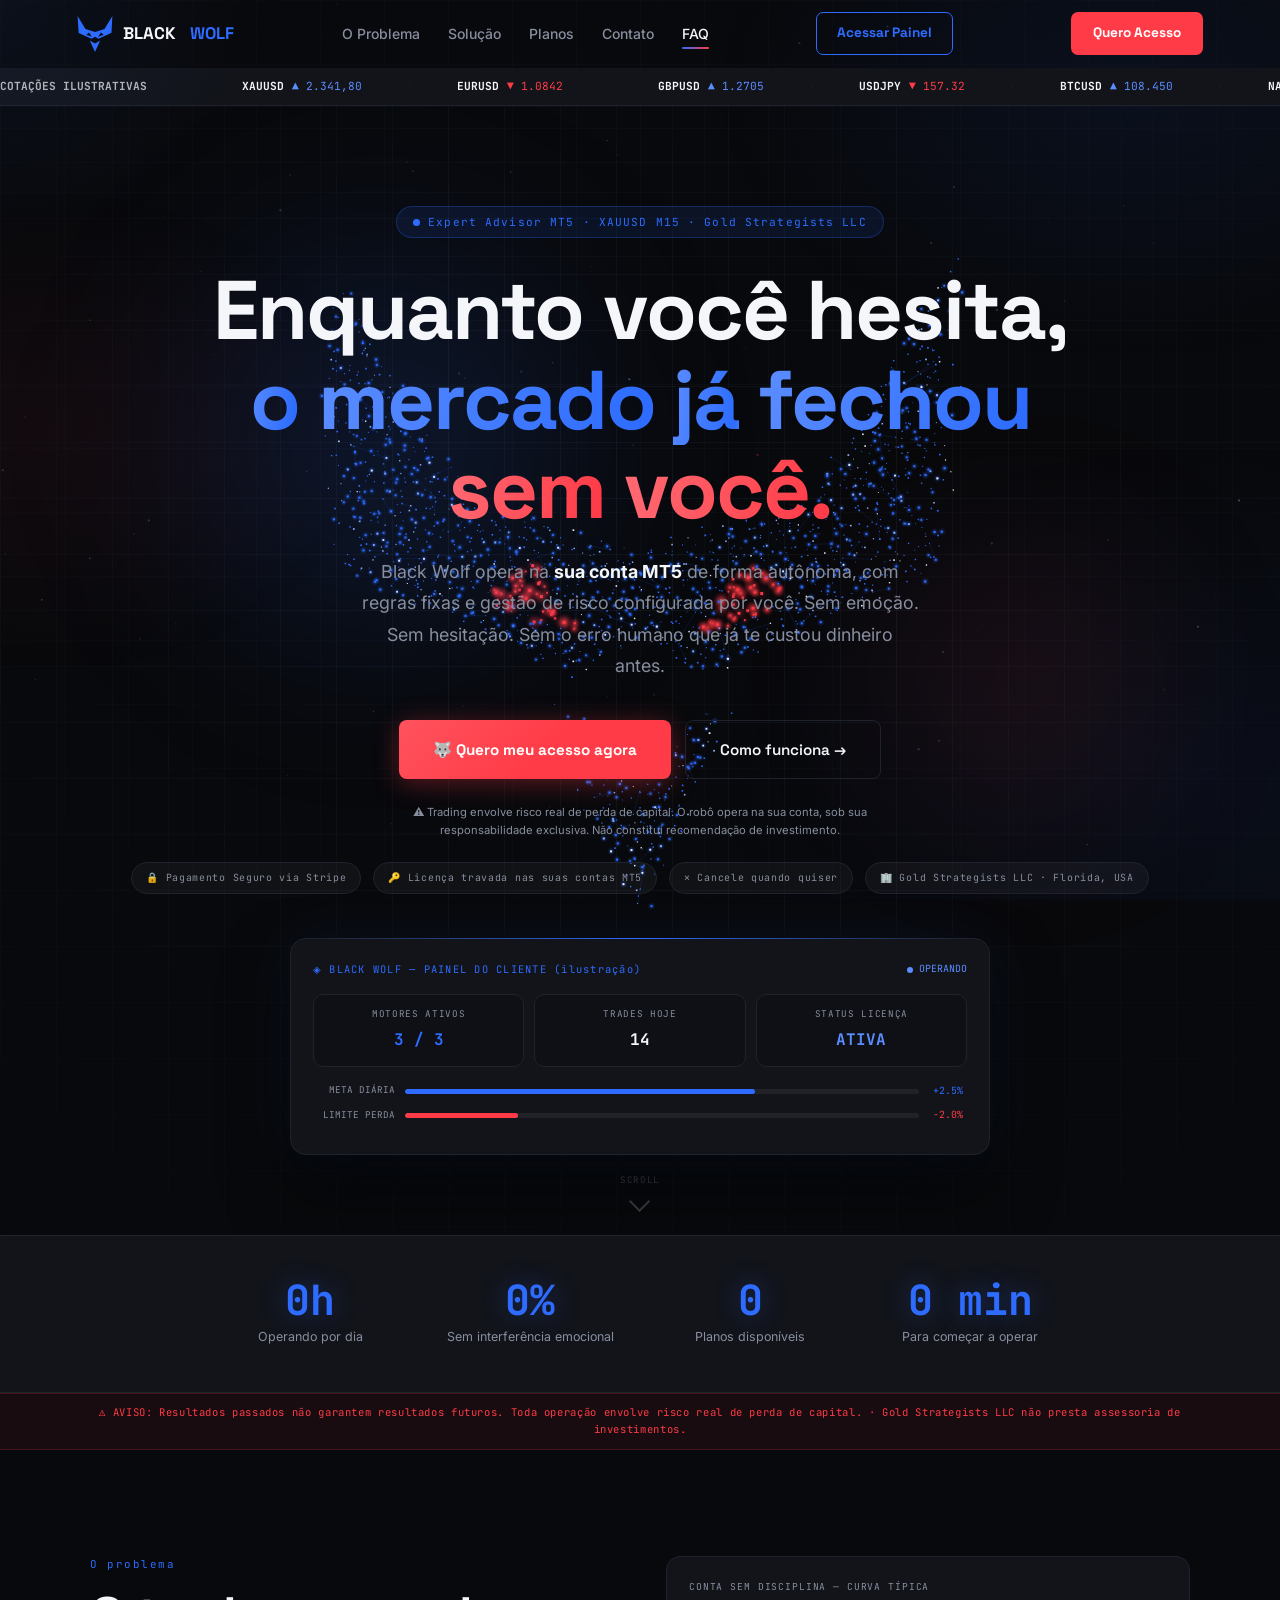
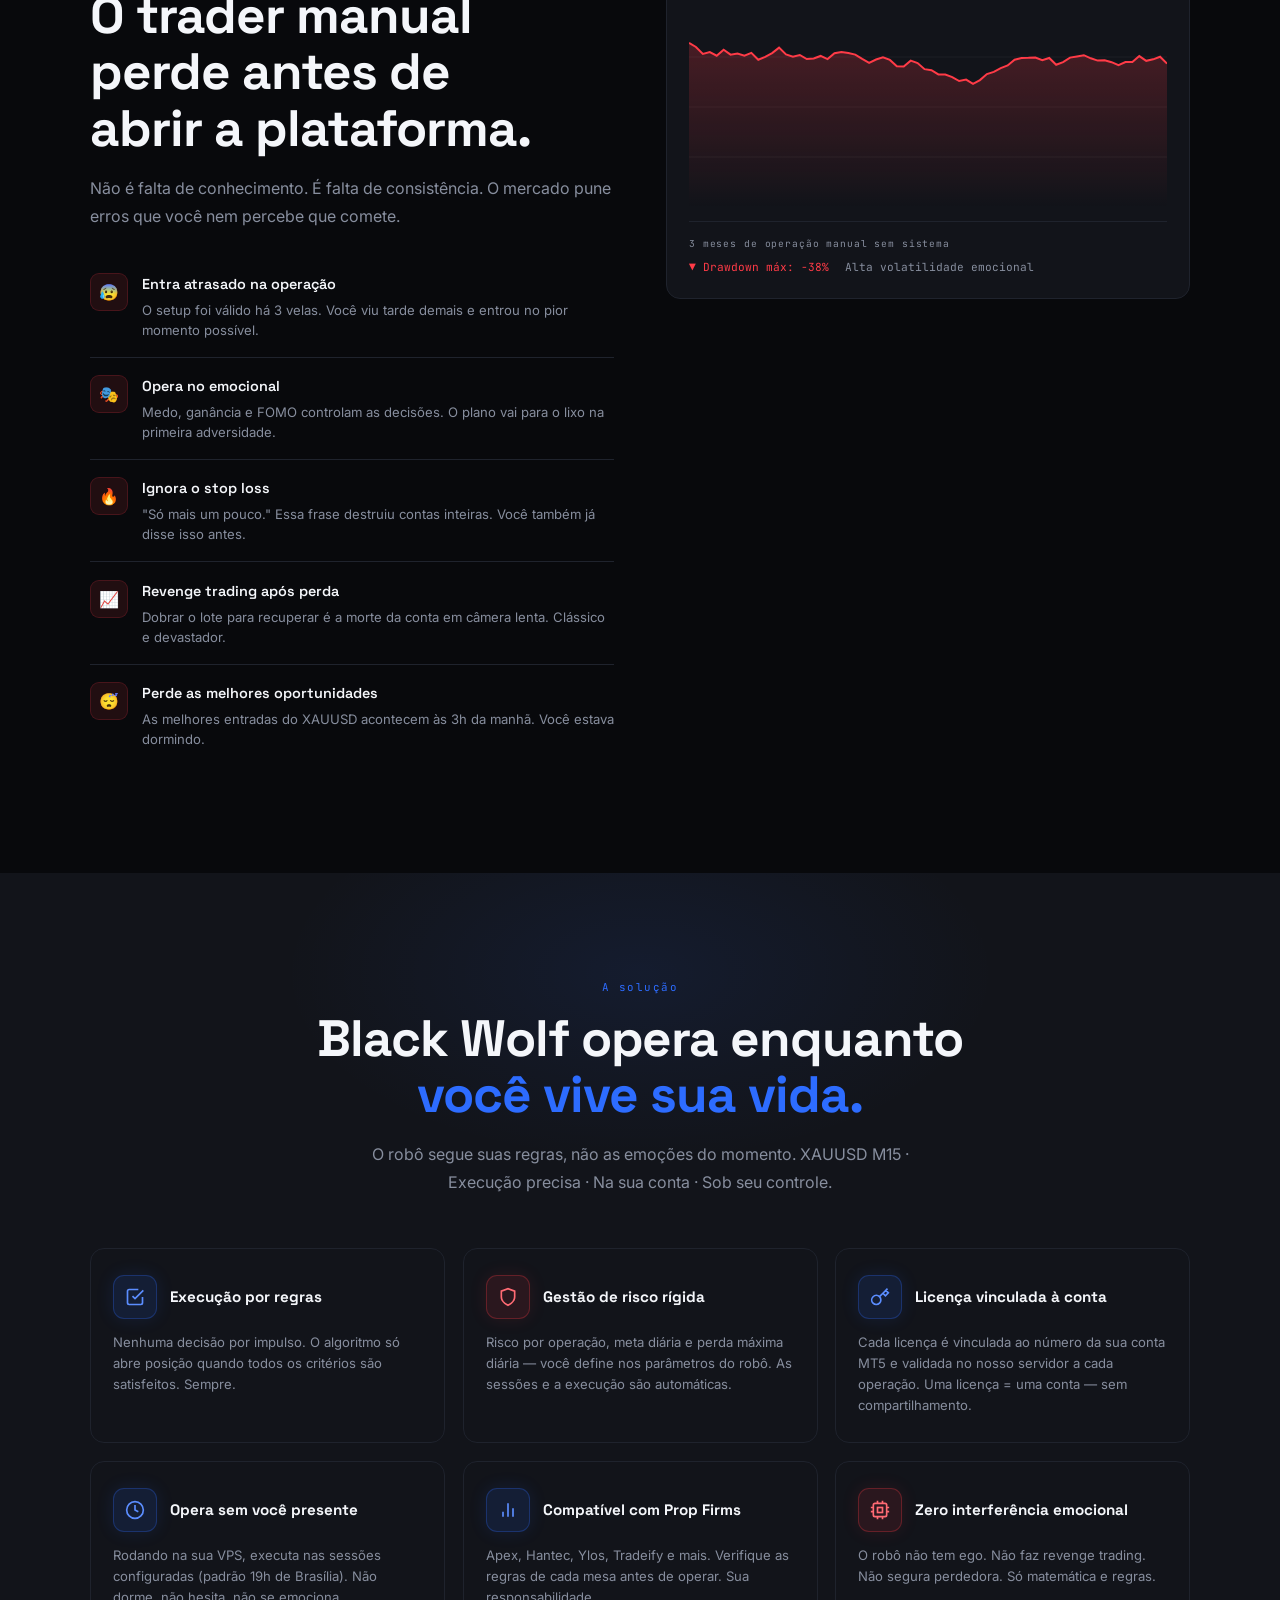
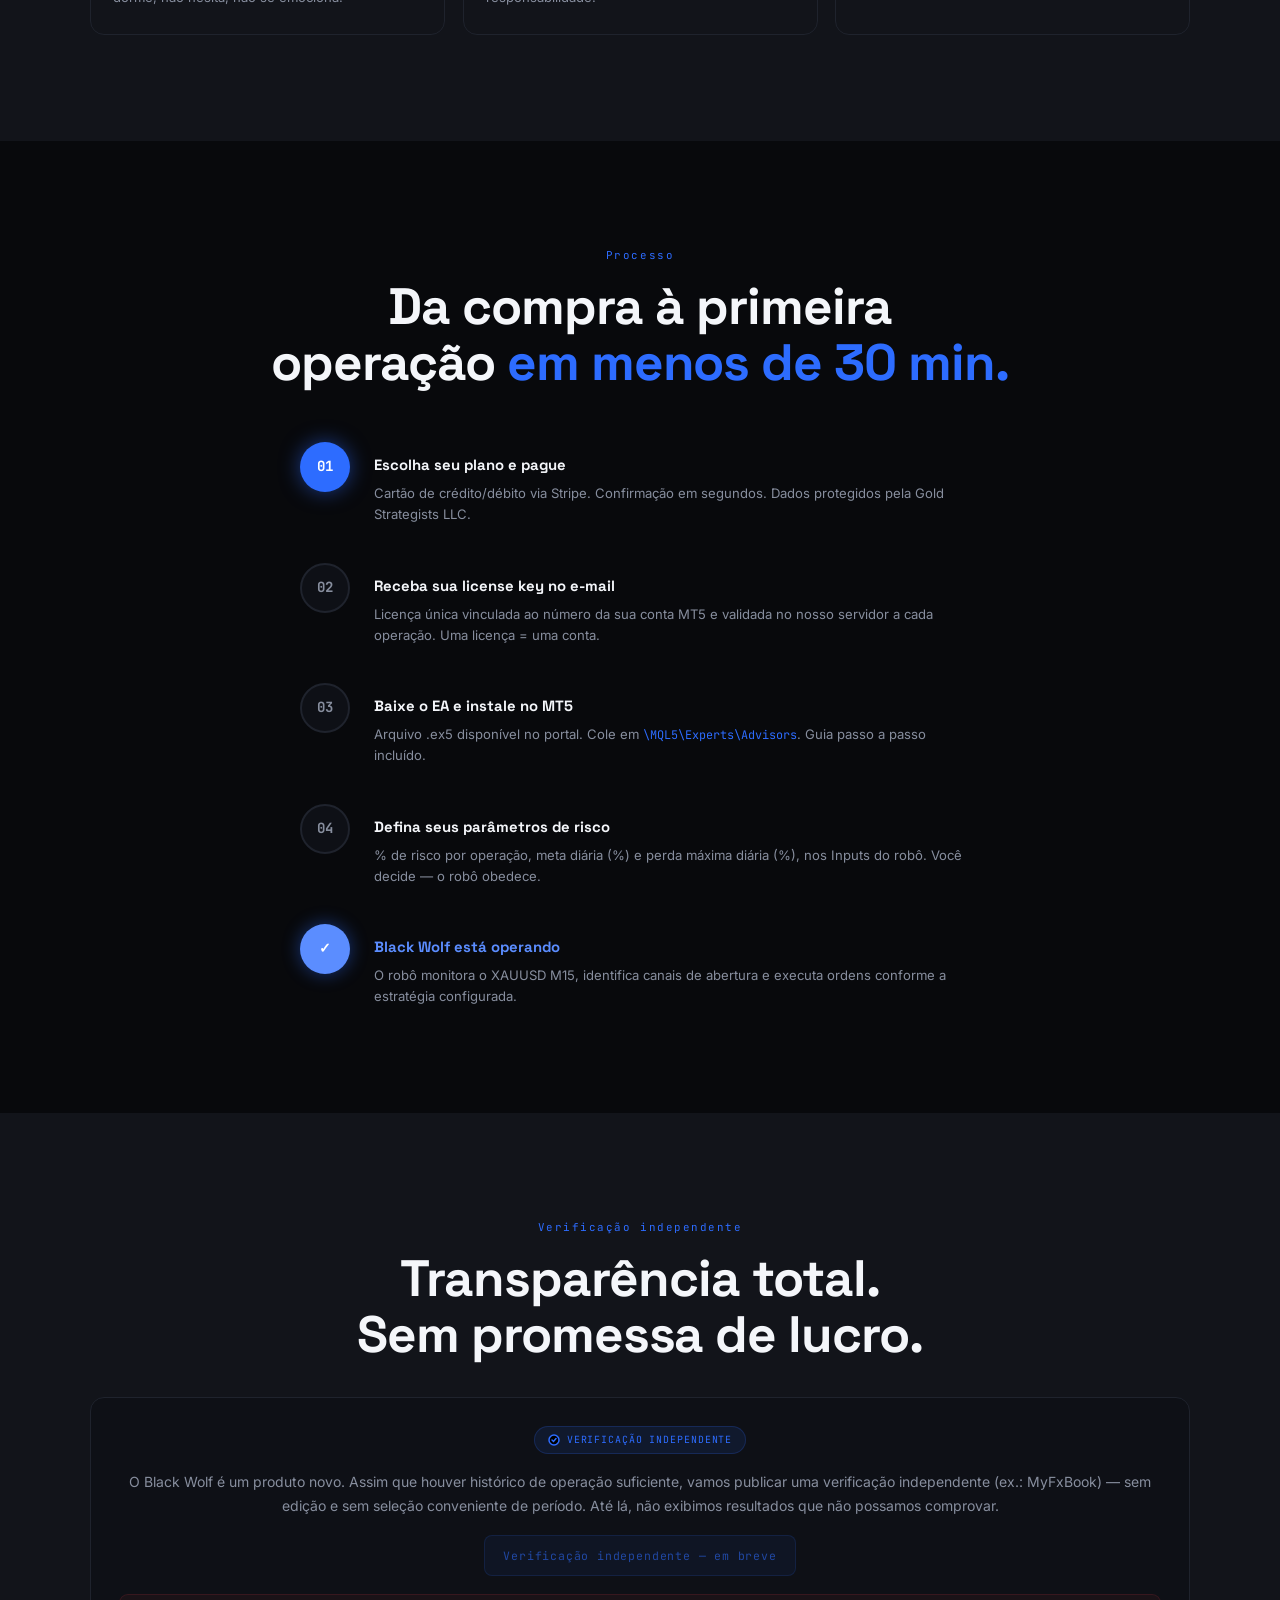
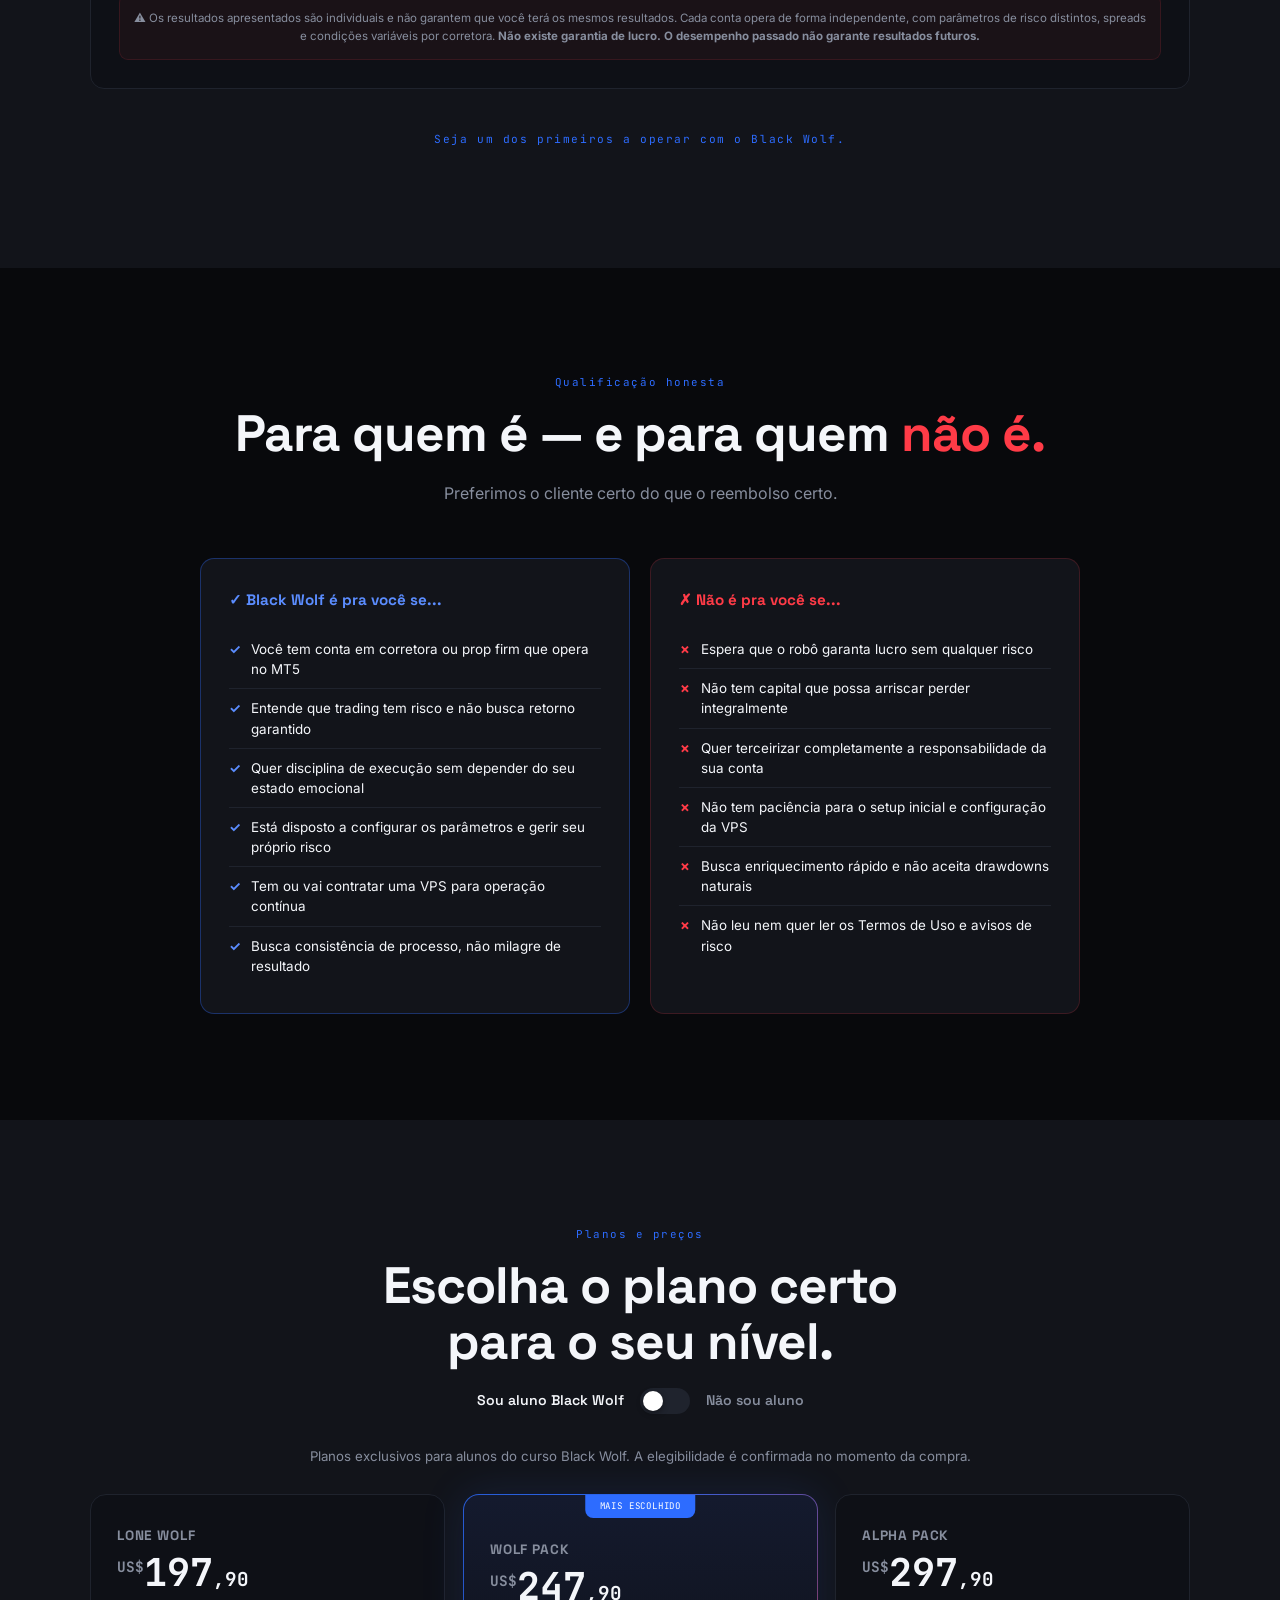
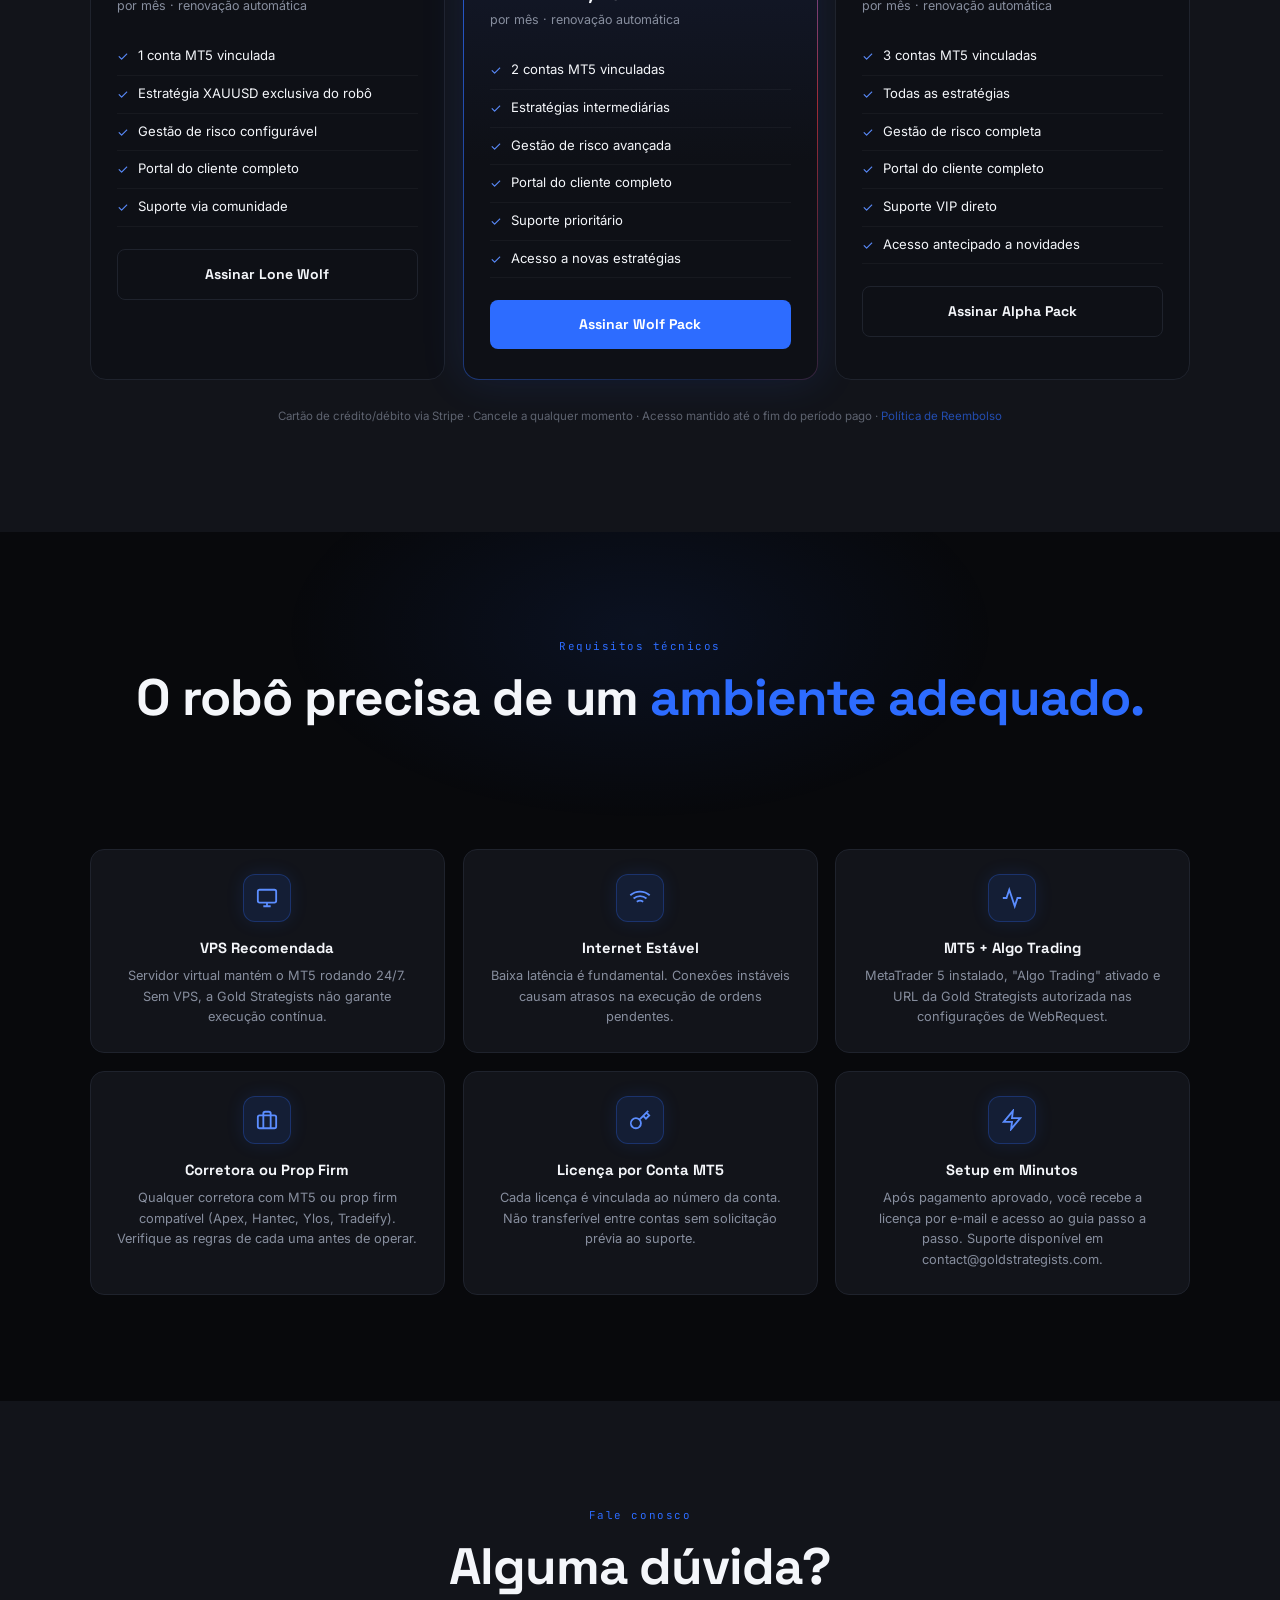
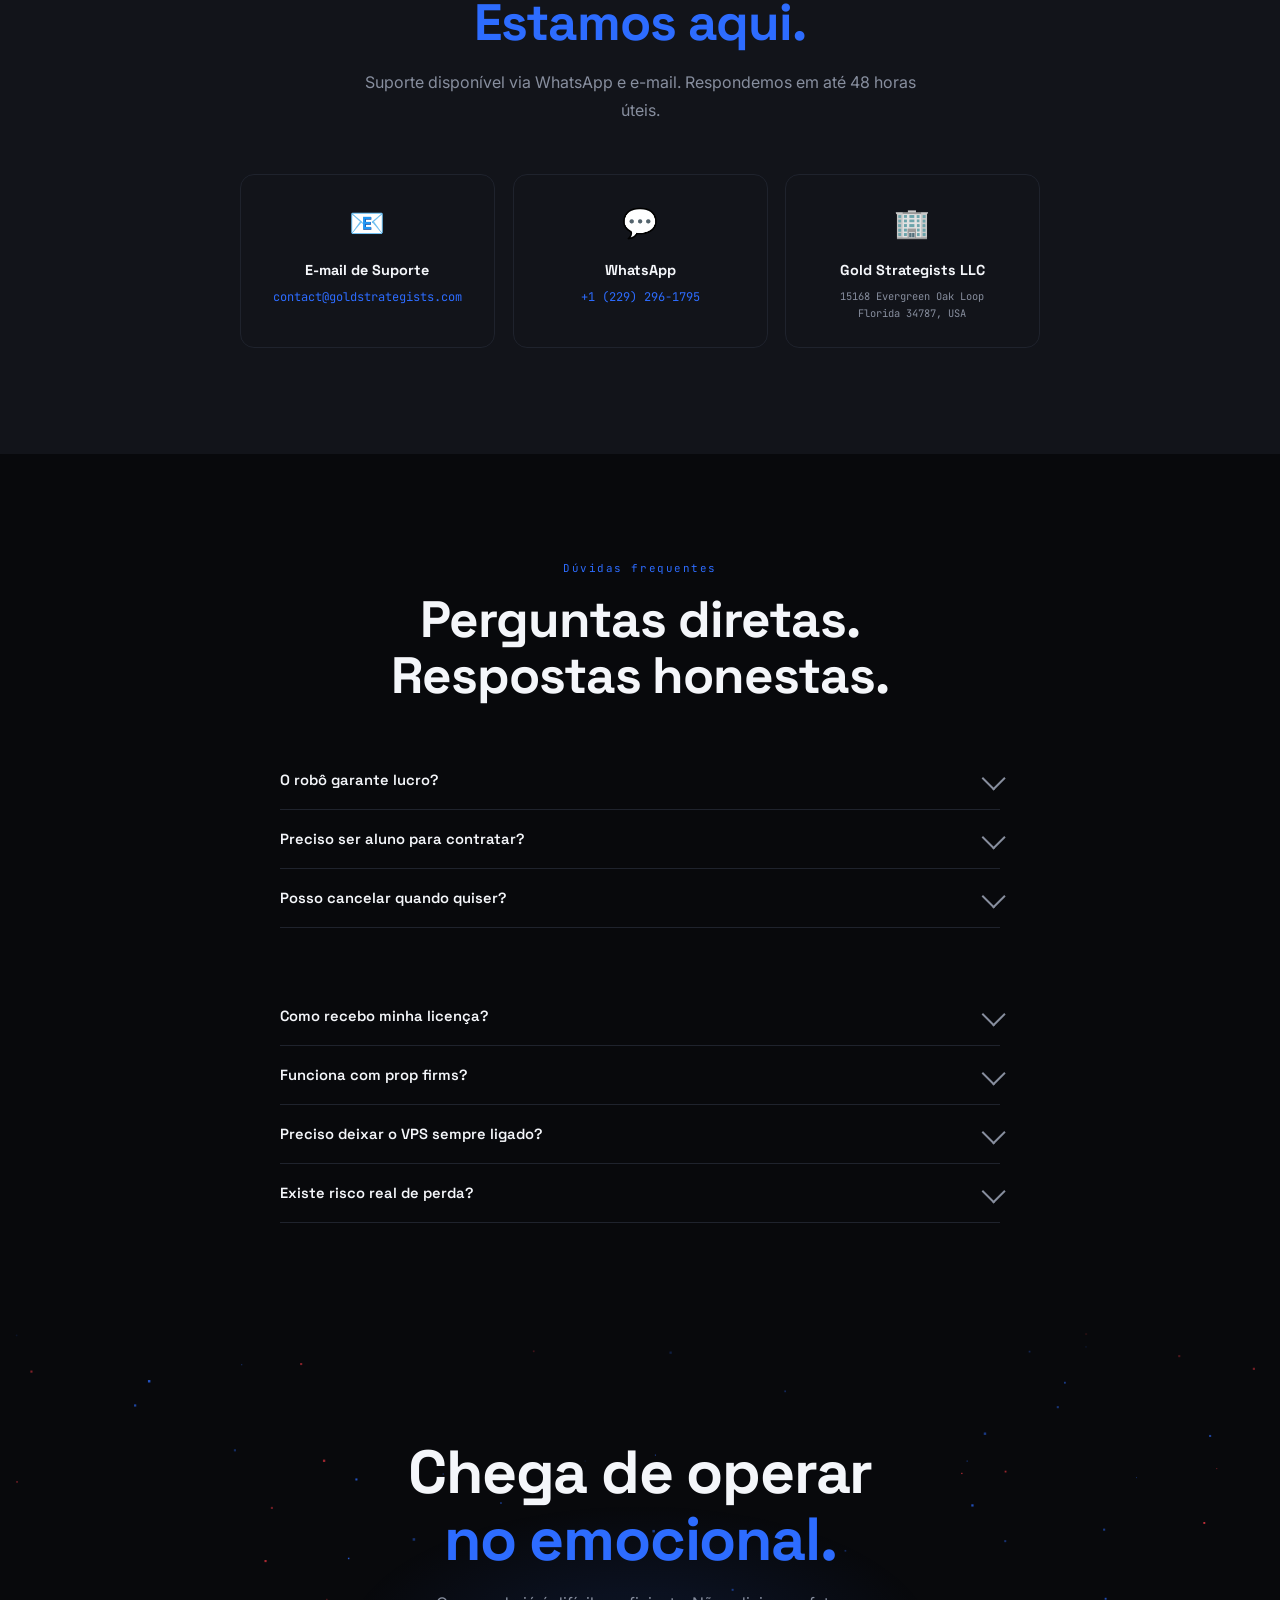
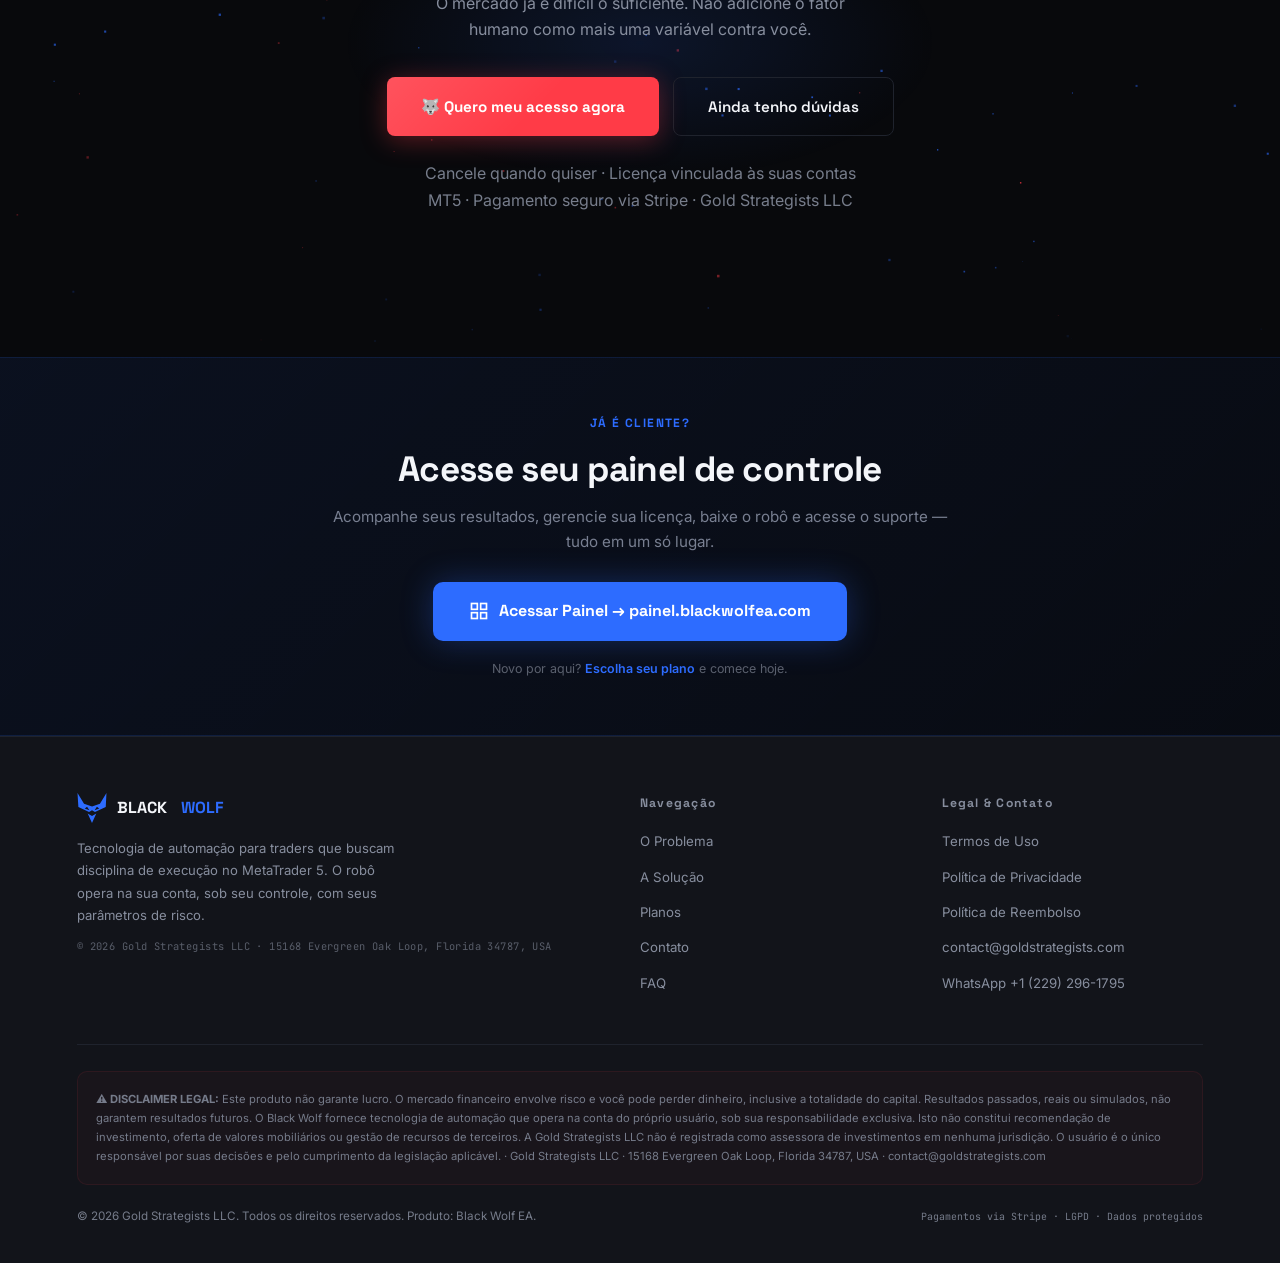
==== index.html @ 3ce61014 "2.0: alinhar site aos parâmetros reais do robô do aluno + ticker ilustrativo Auditoria (produto já v" ====
<!DOCTYPE html>
<html lang="pt-BR">
<head>
<meta charset="UTF-8">
<meta name="viewport" content="width=device-width, initial-scale=1.0">
<title>Black Wolf — Automação de Trading Profissional para MT5 | Gold Strategists LLC</title>
<link rel="icon" href="[data-uri]">
<link rel="apple-touch-icon" href="[data-uri]">
<meta name="description" content="Black Wolf: o robô de trading que opera com disciplina absoluta no seu MT5. Desenvolvido pela Gold Strategists LLC. Sem emoção. Sem hesitação. Sem erro humano.">
<meta name="robots" content="index, follow">
<meta name="theme-color" content="#08090C">
<link rel="canonical" href="https://blackwolfea.com/">
<!-- Open Graph (preview em WhatsApp/Instagram/Facebook/Telegram) -->
<meta property="og:type" content="website">
<meta property="og:site_name" content="Black Wolf — Gold Strategists LLC">
<meta property="og:title" content="Black Wolf — Automação de Trading Profissional para MT5">
<meta property="og:description" content="O robô que opera com disciplina absoluta no seu MetaTrader 5. Sem emoção, sem hesitação, sem erro humano. Gold Strategists LLC.">
<meta property="og:url" content="https://blackwolfea.com/">
<meta property="og:image" content="https://blackwolfea.com/og-image.png">
<meta property="og:image:width" content="1200">
<meta property="og:image:height" content="630">
<meta property="og:locale" content="pt_BR">
<!-- Twitter/X -->
<meta name="twitter:card" content="summary_large_image">
<meta name="twitter:title" content="Black Wolf — Automação de Trading Profissional para MT5">
<meta name="twitter:description" content="O robô que opera com disciplina absoluta no seu MT5. Sem emoção, sem hesitação, sem erro humano.">
<meta name="twitter:image" content="https://blackwolfea.com/og-image.png">
<!-- Dados estruturados (Product/Organization) -->
<script type="application/ld+json">{"@context":"https://schema.org","@type":"Product","name":"Black Wolf","description":"Robô de trading automatizado (Expert Advisor) para MetaTrader 5, focado em XAUUSD.","brand":{"@type":"Brand","name":"Black Wolf"},"category":"Trading Software","manufacturer":{"@type":"Organization","name":"Gold Strategists LLC","url":"https://blackwolfea.com/"}}</script>
<link rel="preconnect" href="https://fonts.googleapis.com">
<link rel="preconnect" href="https://fonts.gstatic.com" crossorigin>
<link href="https://fonts.googleapis.com/css2?family=Space+Grotesk:wght@400;500;600;700&family=Inter:wght@400;500;600&family=JetBrains+Mono:wght@400;500;700&display=swap" rel="stylesheet">
<style>
/* ── TOKENS ── */
:root{
  --bg:#08090C;--surf:#12141A;--card:#0E1016;--bord:#1F232D;
  --blue:#2D6CFF;--blue-l:#5b8dff;--red:#FF3B47;--green:#5B8DFF;--amber:#F59E0B;
  --ease:cubic-bezier(.22,1,.36,1);
  --text:#F4F6FA;--muted:#878E9E;
  --fh:'Space Grotesk',sans-serif;--fb:'Inter',sans-serif;--fm:'JetBrains Mono',monospace;
}
*,*::before,*::after{box-sizing:border-box;margin:0;padding:0}
html{scroll-behavior:smooth;overflow-x:hidden}
body{background:var(--bg);color:var(--text);font-family:var(--fb);font-size:16px;line-height:1.65;overflow-x:hidden;width:100%;position:relative}
img,video{max-width:100%;height:auto}
canvas{max-width:100%}
a{text-decoration:none;color:inherit}
/* ── PROGRESS ── */
#prog{position:fixed;top:0;left:0;height:3px;width:0;background:linear-gradient(90deg,var(--blue),var(--red));z-index:3000;transition:width .1s linear;box-shadow:0 0 8px rgba(45,108,255,.6)}
/* ── NAV ── */
nav{position:fixed;top:0;left:0;right:0;z-index:2000;height:68px;display:flex;align-items:center;justify-content:space-between;padding:0 6%;transition:background .35s,border-color .35s;border-bottom:1px solid transparent}
nav.solid{background:rgba(8,9,12,.96);backdrop-filter:blur(18px);border-color:var(--bord)}
.nav-logo{display:flex;align-items:center;gap:10px;font-family:var(--fh);font-weight:700;font-size:1.05rem}
.nav-logo svg{width:36px;height:36px;flex-shrink:0}
.accent{color:var(--blue)}
.nav-links{display:flex;gap:28px;list-style:none}
.nav-links a{color:var(--muted);font-size:.875rem;font-weight:500;transition:color .2s}
.nav-links a:hover{color:var(--text)}
.nav-cta{background:var(--red);color:#fff;padding:10px 22px;border-radius:7px;font-family:var(--fh);font-weight:700;font-size:.85rem;transition:all .2s}
.nav-cta:hover{background:#e0202c;transform:translateY(-1px)}
.nav-painel{background:transparent;color:var(--blue);border:1.5px solid var(--blue);padding:9px 20px;border-radius:7px;font-family:var(--fh);font-weight:700;font-size:.85rem;transition:all .2s;margin-right:10px;white-space:nowrap}
.nav-painel:hover{background:rgba(45,108,255,.1);transform:translateY(-1px)}
.ham{display:none;flex-direction:column;gap:5px;cursor:pointer;background:none;border:none;padding:4px}
.ham span{display:block;width:22px;height:2px;background:var(--text);border-radius:2px;transition:all .3s}
/* ── MOB ── */
.mob{display:none;position:fixed;inset:0;background:rgba(8,9,12,.98);backdrop-filter:blur(20px);z-index:1999;flex-direction:column;align-items:center;justify-content:center;gap:28px}
.mob.open{display:flex}
.mob a{font-family:var(--fh);font-size:1.4rem;font-weight:700;transition:color .2s}
.mob a:hover{color:var(--blue)}
.mob-x{position:absolute;top:20px;right:6%;font-size:1.8rem;cursor:pointer;background:none;border:none;color:var(--muted)}
/* ── TICKER ── */
.ticker-wrap{margin-top:68px;background:var(--surf);border-bottom:1px solid var(--bord);overflow:hidden;height:38px;display:flex;align-items:center}
.ticker-inner{display:flex;gap:40px;white-space:nowrap;animation:ticker 26s linear infinite}
@keyframes ticker{from{transform:translateX(0)}to{transform:translateX(-50%)}}
.tick{display:inline-flex;align-items:center;gap:8px}
.ts{font-family:var(--fm);font-size:.7rem;font-weight:700}
.tv{font-family:var(--fm);font-size:.7rem}
.tv.up{color:var(--green)}.tv.dn{color:var(--red)}
.tsep{color:var(--bord);font-size:.7rem;margin:0 6px}
/* ── HERO ── */
.hero{position:relative;min-height:100vh;display:flex;flex-direction:column;align-items:center;justify-content:center;text-align:center;padding:100px 6% 80px;overflow:hidden}
.hero-grid{position:absolute;inset:0;pointer-events:none;background-image:linear-gradient(rgba(31,35,45,.4) 1px,transparent 1px),linear-gradient(90deg,rgba(31,35,45,.4) 1px,transparent 1px);background-size:56px 56px;mask-image:radial-gradient(ellipse 80% 80% at 50% 40%,black 10%,transparent 100%)}
.glow-b{position:absolute;width:560px;height:560px;background:radial-gradient(circle,rgba(45,108,255,.18) 0%,transparent 70%);top:5%;left:8%;filter:blur(80px);pointer-events:none;animation:gb 9s ease-in-out infinite;will-change:transform}
.glow-r{position:absolute;width:360px;height:360px;background:radial-gradient(circle,rgba(255,59,71,.13) 0%,transparent 70%);top:35%;right:6%;filter:blur(80px);pointer-events:none;animation:gr 12s ease-in-out infinite;will-change:transform}
@keyframes gb{0%,100%{transform:translate(0,0)}50%{transform:translate(22px,-18px)}}
@keyframes gr{0%,100%{transform:translate(0,0)}50%{transform:translate(-16px,20px)}}
.eyebrow-pill{display:inline-flex;align-items:center;gap:8px;background:rgba(45,108,255,.1);border:1px solid rgba(45,108,255,.28);padding:6px 16px;border-radius:100px;font-family:var(--fm);font-size:.7rem;color:var(--blue);letter-spacing:.1em;margin-bottom:28px;position:relative;z-index:1}
.pdot{width:7px;height:7px;background:var(--blue);border-radius:50%;animation:pdot 1.8s ease-in-out infinite}
@keyframes pdot{0%,100%{opacity:1;transform:scale(1)}50%{opacity:.4;transform:scale(.6)}}
.hero h1{font-family:var(--fh);font-size:clamp(2.5rem,6.5vw,5.4rem);font-weight:700;line-height:1.07;letter-spacing:-.025em;margin-bottom:22px;position:relative;z-index:1}
.hb{color:var(--blue)}.hr{color:var(--red)}
.hero-sub{font-size:clamp(.95rem,1.8vw,1.12rem);color:var(--muted);max-width:560px;margin:0 auto 38px;line-height:1.76;position:relative;z-index:1}
.hero-sub strong{color:var(--text)}
.btn-row{display:flex;gap:14px;justify-content:center;flex-wrap:wrap;margin-bottom:24px;position:relative;z-index:1}
.btn-red{background:var(--red);color:#fff;padding:16px 34px;border-radius:8px;font-family:var(--fh);font-weight:700;font-size:.95rem;box-shadow:0 4px 26px rgba(255,59,71,.35);transition:all .25s;position:relative;overflow:hidden;display:inline-flex;align-items:center;gap:8px}
.btn-red::after{content:'';position:absolute;inset:0;background:linear-gradient(135deg,rgba(255,255,255,.12) 0%,transparent 55%);pointer-events:none}
.btn-red:hover{background:#f02030;transform:translateY(-2px);box-shadow:0 8px 34px rgba(255,59,71,.5)}
.btn-ghost{background:transparent;color:var(--text);padding:16px 34px;border-radius:8px;font-family:var(--fh);font-weight:600;font-size:.95rem;border:1px solid var(--bord);transition:all .25s}
.btn-ghost:hover{border-color:var(--blue);color:var(--blue);background:rgba(45,108,255,.06)}
.risk-note{font-size:.7rem;color:var(--muted);opacity:.75;max-width:460px;margin:0 auto 22px;position:relative;z-index:1}
.trust-row{display:flex;gap:12px;justify-content:center;flex-wrap:wrap;margin-bottom:44px;position:relative;z-index:1}
.tbadge{display:flex;align-items:center;gap:7px;background:rgba(255,255,255,.04);border:1px solid var(--bord);padding:7px 14px;border-radius:100px;font-family:var(--fm);font-size:.62rem;color:var(--muted);letter-spacing:.07em}
/* ── HUD ── */
.hud{width:100%;max-width:700px;margin:0 auto;background:var(--surf);border:1px solid var(--bord);border-radius:16px;padding:22px;box-shadow:0 0 60px rgba(45,108,255,.07),0 32px 64px rgba(0,0,0,.55);position:relative;z-index:1}
.hud::before{content:'';position:absolute;top:-1px;left:24px;right:24px;height:1px;background:linear-gradient(90deg,transparent,var(--blue),transparent)}
.hud-top{display:flex;justify-content:space-between;align-items:center;margin-bottom:16px}
.hud-lbl{font-family:var(--fm);font-size:.65rem;color:var(--blue);letter-spacing:.12em}
.hud-live{display:flex;align-items:center;gap:6px;font-family:var(--fm);font-size:.62rem;color:var(--green)}
.ldot{width:6px;height:6px;background:var(--green);border-radius:50%;animation:pdot 1.4s ease-in-out infinite}
.hud-cards{display:grid;grid-template-columns:repeat(3,1fr);gap:10px;margin-bottom:16px}
.hc{background:var(--card);border:1px solid var(--bord);border-radius:10px;padding:12px}
.hc-l{font-family:var(--fm);font-size:.58rem;color:var(--muted);letter-spacing:.07em;margin-bottom:5px}
.hc-v{font-family:var(--fm);font-size:1rem;font-weight:700}
.hc-v.bl{color:var(--blue)}.hc-v.gr{color:var(--green)}
.bar-row{display:flex;align-items:center;gap:10px;margin-bottom:8px}
.bar-lbl{font-family:var(--fm);font-size:.58rem;color:var(--muted);width:82px;text-align:right;flex-shrink:0}
.bar-track{flex:1;height:5px;background:rgba(255,255,255,.06);border-radius:5px;overflow:hidden}
.bar-fill{height:100%;border-radius:5px;width:0;transition:width 1.6s ease}
.bar-fill.b{background:var(--blue)}.bar-fill.r{background:var(--red)}
.bar-v{font-family:var(--fm);font-size:.62rem;width:38px}
/* ── SCROLL HINT ── */
.scrl{position:absolute;bottom:26px;left:50%;transform:translateX(-50%);display:flex;flex-direction:column;align-items:center;gap:6px;opacity:.4;animation:scrl 2.2s ease-in-out infinite}
@keyframes scrl{0%,100%{transform:translateX(-50%) translateY(0)}50%{transform:translateX(-50%) translateY(8px)}}
.scrl span{font-family:var(--fm);font-size:.57rem;color:var(--muted);letter-spacing:.18em}
.scrl-arr{width:15px;height:15px;border-right:2px solid var(--muted);border-bottom:2px solid var(--muted);transform:rotate(45deg)}
/* ── STATS ── */
.stats-band{background:var(--surf);border-top:1px solid var(--bord);border-bottom:1px solid var(--bord);padding:44px 6%}
.stats-g{display:grid;grid-template-columns:repeat(4,1fr);gap:20px;max-width:860px;margin:0 auto;text-align:center}
.snum{font-family:var(--fm);font-size:clamp(1.8rem,4vw,2.6rem);font-weight:700;color:var(--blue);line-height:1;margin-bottom:6px}
.slbl{font-size:.78rem;color:var(--muted)}
/* ── RISK RIBBON ── */
.rr{background:rgba(255,59,71,.07);border-top:1px solid rgba(255,59,71,.18);border-bottom:1px solid rgba(255,59,71,.18);padding:10px 6%;text-align:center;font-family:var(--fm);font-size:.66rem;color:var(--red);letter-spacing:.06em}
/* ── SECTIONS ── */
.sec{position:relative;padding:106px 6%}
.inner{max-width:1100px;margin:0 auto}
.center{text-align:center}
.eyebrow{display:block;font-family:var(--fm);font-size:.68rem;color:var(--blue);letter-spacing:.14em;margin-bottom:14px}
.sec-title{font-family:var(--fh);font-size:clamp(1.9rem,4vw,3.2rem);font-weight:700;line-height:1.1;letter-spacing:-.02em;margin-bottom:18px}
.sec-sub{color:var(--muted);font-size:1rem;line-height:1.72;max-width:560px}
/* ── PAIN ── */
.pain-g{display:grid;grid-template-columns:1fr 1fr;gap:52px;align-items:start}
.pain-item{display:flex;gap:14px;align-items:flex-start;padding:17px 0;border-bottom:1px solid var(--bord)}
.pain-item:last-child{border:none}
.picon{width:38px;height:38px;min-width:38px;background:rgba(255,59,71,.1);border:1px solid rgba(255,59,71,.18);border-radius:9px;display:flex;align-items:center;justify-content:center;font-size:1rem}
.pt{font-family:var(--fh);font-weight:600;font-size:.9rem;margin-bottom:3px}
.pd{font-size:.82rem;color:var(--muted);line-height:1.55}
.chart-box{background:var(--surf);border:1px solid var(--bord);border-radius:14px;padding:22px;overflow:hidden}
.chart-box canvas{display:block;width:100%!important}
.chart-meta{margin-top:14px;padding-top:14px;border-top:1px solid var(--bord)}
/* ── SOL ── */
.sol-g{display:grid;grid-template-columns:repeat(3,1fr);gap:18px;margin-top:52px}
.sol-c{background:var(--surf);border:1px solid var(--bord);border-radius:14px;padding:26px 22px;transition:border-color .3s,transform .3s}
.sol-c:hover{border-color:rgba(45,108,255,.4);transform:translateY(-4px)}
.sicon{width:44px;height:44px;background:rgba(45,108,255,.12);border:1px solid rgba(45,108,255,.28);border-radius:11px;display:flex;align-items:center;justify-content:center;color:#5b8dff;flex-shrink:0;box-shadow:0 0 18px rgba(45,108,255,.12)}
.sicon svg{width:20px;height:20px}
.sicon.rd{background:rgba(255,59,71,.1);border-color:rgba(255,59,71,.28);color:#ff6b74;box-shadow:0 0 18px rgba(255,59,71,.1)}
.sol-head{display:flex;align-items:center;gap:13px;margin-bottom:13px}
.sol-c{text-align:left}
.st{font-family:var(--fh);font-weight:700;font-size:.95rem}
.sd{font-size:.82rem;color:var(--muted);line-height:1.6}
/* ── TIMELINE ── */
.tl{max-width:680px;margin:50px auto 0;position:relative}
.tl-line{position:absolute;left:25px;top:26px;bottom:26px;width:2px;background:linear-gradient(180deg,var(--blue) 0%,rgba(45,108,255,.06) 100%);border-radius:2px}
.tl-item{display:flex;gap:24px;align-items:flex-start;margin-bottom:38px;position:relative}
.tl-item:last-child{margin-bottom:0}
.tl-n{width:50px;height:50px;min-width:50px;border-radius:50%;display:flex;align-items:center;justify-content:center;font-family:var(--fm);font-weight:700;font-size:.88rem;z-index:1;flex-shrink:0}
.tl-n.act{background:var(--blue);color:#fff;box-shadow:0 0 20px rgba(45,108,255,.5)}
.tl-n.off{background:var(--card);border:2px solid var(--bord);color:var(--muted)}
.tl-n.done{background:var(--green);color:#fff;box-shadow:0 0 18px rgba(45,108,255,.45)}
.tl-body{padding-top:11px}
.tl-t{font-family:var(--fh);font-weight:700;font-size:.93rem;margin-bottom:5px}
.tl-d{font-size:.82rem;color:var(--muted);line-height:1.6}
.tl-code{font-family:var(--fm);font-size:.74rem;color:var(--blue)}
/* ── PROOF ── */
.proof-card{background:var(--card);border:1px solid var(--bord);border-radius:14px;padding:28px;margin-top:34px}
.proof-badge{display:inline-flex;align-items:center;gap:7px;background:rgba(45,108,255,.1);border:1px solid rgba(45,108,255,.2);padding:5px 13px;border-radius:100px;font-family:var(--fm);font-size:.62rem;color:var(--blue);letter-spacing:.09em;margin-bottom:16px}
.proof-text{font-size:.875rem;color:var(--muted);line-height:1.72;margin-bottom:16px}
.proof-link{display:inline-flex;align-items:center;gap:7px;background:rgba(45,108,255,.1);border:1px solid rgba(45,108,255,.24);padding:10px 18px;border-radius:8px;font-family:var(--fm);font-size:.72rem;color:var(--blue);letter-spacing:.07em;transition:background .2s}
.proof-link:hover{background:rgba(45,108,255,.2)}
.proof-disc{margin-top:18px;padding:14px;background:rgba(255,59,71,.05);border:1px solid rgba(255,59,71,.13);border-radius:9px;font-size:.72rem;color:var(--muted);line-height:1.6}
.tests-g{display:grid;grid-template-columns:repeat(3,1fr);gap:18px;margin-top:28px}
.tc{background:var(--card);border:1px solid var(--bord);border-radius:14px;padding:22px;position:relative}
.tc::before{content:'"';position:absolute;top:12px;right:16px;font-size:3.5rem;color:rgba(45,108,255,.1);font-family:var(--fh);line-height:1}
.tc-text{font-size:.84rem;color:var(--muted);line-height:1.65;margin-bottom:14px}
.tc-auth{display:flex;align-items:center;gap:10px}
.tc-av{width:36px;height:36px;border-radius:50%;background:linear-gradient(135deg,var(--blue),#1a3f99);display:flex;align-items:center;justify-content:center;font-family:var(--fh);font-weight:700;font-size:.74rem;color:#fff}
.tc-name{font-family:var(--fh);font-weight:600;font-size:.82rem}
.tc-plan{font-family:var(--fm);font-size:.63rem;color:var(--blue)}
/* ── FOR WHOM ── */
.fw-g{display:grid;grid-template-columns:1fr 1fr;gap:20px;max-width:880px;margin:50px auto 0}
.fw-c{background:var(--surf);border:1px solid var(--bord);border-radius:14px;padding:28px}
.fw-c.yes{border-color:rgba(45,108,255,.35)}.fw-c.no{border-color:rgba(255,59,71,.18)}
.fw-h{font-family:var(--fh);font-weight:700;font-size:.95rem;margin-bottom:18px}
.fw-h.yes{color:var(--green)}.fw-h.no{color:var(--red)}
.fw-list{list-style:none}
.fw-list li{display:flex;gap:10px;font-size:.84rem;color:var(--muted);padding:9px 0;border-bottom:1px solid var(--bord);line-height:1.5;align-items:flex-start}
.fw-list li:last-child{border:none}
.fw-list li span{color:var(--text)}
/* ── PLANS ── */
.plans-sec{background:var(--surf)}
.tgl-row{display:flex;align-items:center;justify-content:center;gap:16px;margin-bottom:32px}
.tgl-lbl{font-family:var(--fh);font-weight:600;font-size:.88rem;color:var(--muted);cursor:pointer;transition:color .2s}
.tgl-lbl.on{color:var(--text)}
.tgl-sw{width:50px;height:26px;background:var(--bord);border-radius:100px;cursor:pointer;position:relative;transition:background .3s;border:none;outline:none}
.tgl-sw.on{background:var(--blue)}
.tgl-k{position:absolute;top:3px;left:3px;width:20px;height:20px;background:#fff;border-radius:50%;transition:transform .3s}
.tgl-sw.on .tgl-k{transform:translateX(24px)}
.val-row{display:flex;gap:10px;max-width:460px;margin:0 auto 22px;flex-wrap:wrap}
.val-row input{flex:1;min-width:200px;background:var(--card);border:1px solid var(--bord);border-radius:8px;padding:12px 14px;color:var(--text);font-family:var(--fb);font-size:.875rem;outline:none;transition:border-color .2s}
.val-row input:focus{border-color:var(--blue)}
.val-row input::placeholder{color:var(--muted)}
.val-row button{background:var(--blue);color:#fff;border:none;border-radius:8px;padding:12px 18px;font-family:var(--fh);font-weight:700;font-size:.83rem;cursor:pointer;transition:background .2s;white-space:nowrap}
.val-row button:hover{background:#1a55e8}
.val-msg{text-align:center;font-family:var(--fm);font-size:.72rem;min-height:18px;margin-bottom:30px;color:var(--muted)}
.val-msg.ok{color:var(--green)}.val-msg.err{color:var(--red)}
.plans-g{display:grid;grid-template-columns:repeat(3,1fr);gap:18px}
.plan-c{background:var(--card);border:1px solid var(--bord);border-radius:16px;padding:30px 26px;position:relative;transition:transform .3s,border-color .3s;overflow:hidden}
.plan-c:hover{transform:translateY(-5px)}
.plan-c.best{border-color:var(--blue);background:linear-gradient(180deg,rgba(45,108,255,.07) 0%,var(--card) 100%)}
.plan-badge{position:absolute;top:0;left:50%;transform:translateX(-50%);background:var(--blue);color:#fff;font-family:var(--fm);font-size:.57rem;letter-spacing:.09em;padding:4px 14px;border-radius:0 0 8px 8px}
.plan-name{font-family:var(--fh);font-weight:700;font-size:.85rem;color:var(--muted);letter-spacing:.06em;margin-bottom:7px}
.plan-price{font-family:var(--fm);font-size:2.4rem;font-weight:700;color:var(--text);line-height:1;margin-bottom:3px}
.plan-cur{font-size:.9rem;color:var(--muted);vertical-align:super}
.plan-period{font-size:.78rem;color:var(--muted);margin-bottom:22px}
.plan-feats{list-style:none;margin-bottom:22px}
.plan-feats li{display:flex;gap:9px;font-size:.82rem;color:var(--muted);padding:7px 0;border-bottom:1px solid rgba(255,255,255,.04);align-items:flex-start}
.plan-feats li .ck{color:var(--green);flex-shrink:0;margin-top:1px}
.plan-feats li span{color:var(--text)}
.plan-btn{display:block;text-align:center;padding:13px;border-radius:8px;font-family:var(--fh);font-weight:700;font-size:.875rem;border:none;cursor:pointer;transition:all .25s}
.plan-btn.prim{background:var(--blue);color:#fff}
.plan-btn.prim:hover{background:#1a55e8;box-shadow:0 0 22px rgba(45,108,255,.4)}
.plan-btn.out{background:transparent;color:var(--text);border:1px solid var(--bord)}
.plan-btn.out:hover{border-color:var(--blue);color:var(--blue)}
.ext-g{display:grid;grid-template-columns:repeat(3,1fr);gap:18px}
/* ── STRIPE CHECKOUT MODAL ── */
.modal-bg{display:none;position:fixed;inset:0;background:rgba(0,0,0,.75);backdrop-filter:blur(8px);z-index:4000;align-items:center;justify-content:center;padding:20px}
.modal-bg.open{display:flex}
.modal{background:var(--surf);border:1px solid var(--bord);border-radius:20px;padding:36px;max-width:480px;width:100%;position:relative;box-shadow:0 0 80px rgba(45,108,255,.12)}
.modal::before{content:'';position:absolute;top:-1px;left:24px;right:24px;height:1px;background:linear-gradient(90deg,transparent,var(--blue),transparent)}
.modal-close{position:absolute;top:16px;right:18px;background:none;border:none;color:var(--muted);font-size:1.4rem;cursor:pointer;line-height:1}
.modal-close:hover{color:var(--text)}
.modal h3{font-family:var(--fh);font-weight:700;font-size:1.2rem;margin-bottom:6px}
.modal-plan{font-family:var(--fm);font-size:.68rem;color:var(--blue);letter-spacing:.1em;margin-bottom:24px}
.modal-price{font-family:var(--fm);font-size:1.8rem;font-weight:700;color:var(--text);margin-bottom:24px}
.modal-price span{font-size:.9rem;color:var(--muted)}
.form-group{margin-bottom:16px}
.form-group label{display:block;font-family:var(--fh);font-size:.78rem;font-weight:600;color:var(--muted);margin-bottom:7px;letter-spacing:.04em}
.form-group input,.form-group select{width:100%;background:var(--card);border:1px solid var(--bord);border-radius:8px;padding:12px 14px;color:var(--text);font-family:var(--fb);font-size:.9rem;outline:none;transition:border-color .2s}
.form-group input:focus,.form-group select:focus{border-color:var(--blue)}
.form-group input::placeholder{color:var(--muted)}
.form-group select{cursor:pointer;appearance:none;background-image:url("data:image/svg+xml,%3Csvg xmlns='http://www.w3.org/2000/svg' width='12' height='8' fill='none'%3E%3Cpath d='M1 1l5 5 5-5' stroke='%23878E9E' stroke-width='2' stroke-linecap='round'/%3E%3C/svg%3E");background-repeat:no-repeat;background-position:right 14px center}
.form-row{display:grid;grid-template-columns:1fr 1fr;gap:12px}
.stripe-btn{width:100%;background:var(--blue);color:#fff;border:none;border-radius:10px;padding:16px;font-family:var(--fh);font-weight:700;font-size:1rem;cursor:pointer;transition:all .25s;margin-top:8px;display:flex;align-items:center;justify-content:center;gap:10px}
.stripe-btn:hover{background:#1a55e8;box-shadow:0 0 28px rgba(45,108,255,.45)}
.stripe-btn:disabled{opacity:.6;cursor:not-allowed}
.stripe-note{text-align:center;font-family:var(--fm);font-size:.62rem;color:var(--muted);margin-top:14px;display:flex;align-items:center;justify-content:center;gap:6px}
.pix-row{display:flex;align-items:center;justify-content:center;gap:12px;margin:16px 0;position:relative}
.pix-row::before,.pix-row::after{content:'';flex:1;height:1px;background:var(--bord)}
.pix-row span{font-family:var(--fm);font-size:.65rem;color:var(--muted)}
.pix-btn{width:100%;background:var(--card);color:var(--text);border:1px solid var(--bord);border-radius:10px;padding:14px;font-family:var(--fh);font-weight:600;font-size:.9rem;cursor:pointer;transition:all .25s;display:flex;align-items:center;justify-content:center;gap:8px}
.pix-btn:hover{border-color:var(--green);color:var(--green)}
/* ── ENV ── */
.env-g{display:grid;grid-template-columns:repeat(3,1fr);gap:18px;margin-top:50px}
.env-c{background:var(--surf);border:1px solid var(--bord);border-radius:14px;padding:24px;text-align:center}
.env-icon{width:48px;height:48px;margin:0 auto 14px;border-radius:12px;background:rgba(45,108,255,.12);border:1px solid rgba(45,108,255,.28);display:flex;align-items:center;justify-content:center;color:#5b8dff;box-shadow:0 0 18px rgba(45,108,255,.12)}
.env-icon svg{width:22px;height:22px}
.env-t{font-family:var(--fh);font-weight:700;font-size:.92rem;margin-bottom:6px}
.env-d{font-size:.8rem;color:var(--muted);line-height:1.6}
/* ── FAQ ── */
.faq-list{max-width:720px;margin:46px auto 0}
.faq-item{border-bottom:1px solid var(--bord)}
.faq-q{width:100%;background:none;border:none;padding:20px 0;display:flex;justify-content:space-between;align-items:center;gap:16px;cursor:pointer;font-family:var(--fh);font-weight:600;font-size:.92rem;color:var(--text);text-align:left;transition:color .2s}
.faq-q:hover{color:var(--blue)}
.faq-arr{width:17px;height:17px;flex-shrink:0;border-right:2px solid var(--muted);border-bottom:2px solid var(--muted);transform:rotate(45deg) translateY(-3px);transition:transform .3s,border-color .3s}
.faq-item.open .faq-arr{transform:rotate(-135deg) translateY(-3px);border-color:var(--blue)}
.faq-a{max-height:0;overflow:hidden;transition:max-height .38s ease;font-size:.862rem;color:var(--muted);line-height:1.72}
.faq-item.open .faq-a{max-height:600px;padding-bottom:18px}
/* ── CONTACT ── */
.contact-g{display:grid;grid-template-columns:repeat(3,1fr);gap:18px;margin-top:50px;max-width:800px;margin-left:auto;margin-right:auto}
.contact-card{background:var(--surf);border:1px solid var(--bord);border-radius:14px;padding:24px;text-align:center;transition:border-color .3s}
.contact-card:hover{border-color:rgba(45,108,255,.3)}
.contact-icon{font-size:1.8rem;margin-bottom:12px}
.contact-t{font-family:var(--fh);font-weight:700;font-size:.9rem;margin-bottom:6px}
.contact-v{font-family:var(--fm);font-size:.75rem;color:var(--blue)}
.contact-v a{color:var(--blue)}
/* ── CTA FINAL ── */
.cta-final{text-align:center;padding:110px 6%;position:relative;overflow:hidden}
.cta-glow{position:absolute;width:600px;height:280px;background:radial-gradient(ellipse,rgba(45,108,255,.13) 0%,transparent 70%);top:50%;left:50%;transform:translate(-50%,-50%);pointer-events:none}
.cta-final h2{font-family:var(--fh);font-size:clamp(2.1rem,5vw,3.8rem);font-weight:700;line-height:1.1;letter-spacing:-.02em;margin-bottom:18px}
.cta-final p{color:var(--muted);max-width:460px;margin:0 auto 34px;font-size:1rem}
.cta-fine{font-size:.72rem;color:var(--muted);margin-top:22px;opacity:.88}
/* ── LEGAL PAGES ── */
.legal-section{display:none;padding:100px 6% 60px}
.legal-section.active{display:block}
.legal-inner{max-width:800px;margin:0 auto}
.legal-title{font-family:var(--fh);font-size:clamp(1.6rem,3vw,2.4rem);font-weight:700;margin-bottom:8px}
.skip-link{position:absolute;left:-9999px;top:0;z-index:100000;background:var(--blue);color:#fff;padding:12px 20px;border-radius:0 0 10px 0;font-family:var(--fh);font-weight:600;text-decoration:none}
.skip-link:focus{left:0}
.legal-meta{font-family:var(--fm);font-size:.68rem;color:var(--muted);letter-spacing:.07em;margin-bottom:36px;display:block}
.legal-body h2{font-family:var(--fh);font-weight:700;font-size:1rem;color:var(--blue);margin:28px 0 10px;letter-spacing:.04em}
.legal-body p{font-size:.875rem;color:var(--muted);line-height:1.75;margin-bottom:12px}
.legal-body ul{list-style:none;margin:10px 0 16px;padding-left:0}
.legal-body ul li{font-size:.875rem;color:var(--muted);line-height:1.7;padding:4px 0 4px 18px;position:relative}
.legal-body ul li::before{content:'·';position:absolute;left:4px;color:var(--blue)}
.legal-body strong{color:var(--text)}
.legal-back{display:inline-flex;align-items:center;gap:8px;color:var(--blue);font-family:var(--fh);font-weight:600;font-size:.85rem;cursor:pointer;margin-bottom:32px;background:rgba(45,108,255,.1);border:1px solid rgba(45,108,255,.2);padding:8px 16px;border-radius:8px;transition:background .2s}
.legal-back:hover{background:rgba(45,108,255,.2)}
/* ── FOOTER ── */
footer{background:var(--surf);border-top:1px solid var(--bord);padding:56px 6% 36px}
.ft{display:grid;grid-template-columns:2fr 1fr 1fr;gap:40px;margin-bottom:40px}
.f-logo{display:flex;align-items:center;gap:10px;font-family:var(--fh);font-weight:700;font-size:1rem;margin-bottom:14px}
.f-logo svg{width:30px;height:30px}
.f-brand p{font-size:.82rem;color:var(--muted);line-height:1.7;max-width:320px}
.f-gs{font-family:var(--fm);font-size:.65rem;color:var(--muted);margin-top:12px;opacity:.6;letter-spacing:.04em}
.f-ctitle{font-family:var(--fh);font-weight:700;font-size:.76rem;color:var(--muted);letter-spacing:.1em;margin-bottom:14px}
.f-links{list-style:none}
.f-links li{margin-bottom:9px}
.f-links a{color:var(--muted);font-size:.83rem;transition:color .2s;cursor:pointer}
.f-links a:hover{color:var(--text)}
.f-div{height:1px;background:var(--bord);margin-bottom:26px}
.f-disc{font-size:.7rem;color:var(--muted);line-height:1.7;padding:18px;background:rgba(255,59,71,.04);border:1px solid rgba(255,59,71,.1);border-radius:10px;margin-bottom:22px;opacity:.85}
.f-bot{display:flex;justify-content:space-between;align-items:center;flex-wrap:wrap;gap:10px;font-size:.73rem;color:var(--muted);opacity:.85}
/* ── FLOAT BTNS ── */
.float-c{position:fixed;bottom:24px;right:20px;z-index:800;background:var(--red);color:#fff;padding:13px 22px;border-radius:100px;font-family:var(--fh);font-weight:700;font-size:.83rem;box-shadow:0 6px 26px rgba(255,59,71,.45);transition:all .35s;opacity:0;transform:translateY(16px);pointer-events:none}
.float-c.show{opacity:1;transform:translateY(0);pointer-events:auto}
.float-c:hover{background:#e0202c;transform:translateY(-2px)!important}
.whatsapp-btn{position:fixed;bottom:24px;left:20px;z-index:800;background:#25D366;color:#fff;padding:13px 18px;border-radius:100px;font-family:var(--fh);font-weight:700;font-size:.83rem;box-shadow:0 6px 26px rgba(37,211,102,.4);transition:all .35s;opacity:0;transform:translateY(16px);pointer-events:none;display:flex;align-items:center;gap:8px}
.whatsapp-btn.show{opacity:1;transform:translateY(0);pointer-events:auto}
.whatsapp-btn:hover{background:#1cb957;transform:translateY(-2px)!important}
/* ── ANIMATIONS ── */
.anim{opacity:0;transform:translateY(32px);transition:opacity .85s var(--ease),transform .85s var(--ease)}
.anim.fl{transform:translateX(-32px)}.anim.fr{transform:translateX(32px)}.anim.fs{transform:scale(.95) translateY(14px)}
.anim.vis{opacity:1;transform:translateY(0) translateX(0) scale(1)}
.anim:nth-child(2){transition-delay:.08s}.anim:nth-child(3){transition-delay:.16s}.anim:nth-child(4){transition-delay:.24s}.anim:nth-child(5){transition-delay:.32s}.anim:nth-child(6){transition-delay:.4s}.anim:nth-child(7){transition-delay:.48s}.anim:nth-child(8){transition-delay:.56s}
/* ── UI FX v2 — polimento visual (CSS puro, sem tocar na lógica) ── */
html{scroll-padding-top:88px}
::selection{background:rgba(45,108,255,.45);color:#fff}
::-webkit-scrollbar{width:10px}
::-webkit-scrollbar-track{background:var(--bg)}
::-webkit-scrollbar-thumb{background:#242a38;border-radius:8px;border:2px solid var(--bg)}
::-webkit-scrollbar-thumb:hover{background:#303950}
a:focus-visible,button:focus-visible{outline:2px solid var(--blue);outline-offset:3px;border-radius:4px}
input:focus-visible,select:focus-visible{outline:none}
h1,h2,h3{text-wrap:balance}
/* entrada cinematográfica do hero */
@keyframes heroIn{from{opacity:0;transform:translateY(26px)}to{opacity:1;transform:translateY(0)}}
.hero .eyebrow-pill{animation:heroIn .7s var(--ease) both}
.hero h1{animation:heroIn .85s var(--ease) .1s both}
.hero .hero-sub{animation:heroIn .85s var(--ease) .2s both}
.hero .btn-row{animation:heroIn .85s var(--ease) .3s both}
.hero .risk-note{animation:heroIn .85s var(--ease) .38s both}
.hero .trust-row{animation:heroIn .85s var(--ease) .46s both}
/* nav: sublinhado animado + estado ativo (scrollspy) */
.nav-links a{position:relative;padding:4px 0}
.nav-links a::after{content:'';position:absolute;left:0;bottom:-3px;width:100%;height:2px;background:linear-gradient(90deg,var(--blue),var(--red));border-radius:2px;transform:scaleX(0);transform-origin:left;transition:transform .32s var(--ease)}
.nav-links a:hover::after,.nav-links a.lk-act::after{transform:scaleX(1)}
.nav-links a.lk-act{color:var(--text)}
.nav-logo svg{transition:transform .4s var(--ease)}
.nav-logo:hover svg{transform:rotate(-8deg) scale(1.1)}
.ticker-wrap:hover .ticker-inner{animation-play-state:paused}
/* spotlight que segue o cursor nos cards */
.sol-c,.env-c,.contact-card,.fw-c,.proof-card{position:relative;overflow:hidden}
.sol-c::after,.plan-c::after,.env-c::after,.contact-card::after,.tc::after,.fw-c::after,.proof-card::after{content:'';position:absolute;inset:0;border-radius:inherit;opacity:0;transition:opacity .45s;background:radial-gradient(280px circle at var(--mx,50%) var(--my,50%),rgba(45,108,255,.1),transparent 65%);pointer-events:none}
.sol-c:hover::after,.plan-c:hover::after,.env-c:hover::after,.contact-card:hover::after,.tc:hover::after,.fw-c:hover::after,.proof-card:hover::after{opacity:1}
/* profundidade nos cards */
.env-c,.contact-card,.tc{transition:transform .35s var(--ease),border-color .35s,box-shadow .35s}
.env-c:hover,.tc:hover{transform:translateY(-4px);border-color:rgba(45,108,255,.35);box-shadow:0 14px 34px rgba(0,0,0,.35)}
.contact-card:hover{transform:translateY(-4px);box-shadow:0 14px 34px rgba(0,0,0,.35)}
.sol-c{transition:transform .35s var(--ease),border-color .35s,box-shadow .35s}
.sol-c:hover{box-shadow:0 16px 38px rgba(0,0,0,.4)}
.plan-c{transition:transform .35s var(--ease),border-color .35s,box-shadow .35s}
.plan-c:hover{border-color:rgba(45,108,255,.45);box-shadow:0 20px 44px rgba(0,0,0,.45)}
.plan-c.best{box-shadow:0 0 44px rgba(45,108,255,.13)}
.plan-c.best:hover{box-shadow:0 0 44px rgba(45,108,255,.2),0 20px 44px rgba(0,0,0,.45)}
.sicon,.env-icon,.contact-icon,.picon{transition:transform .35s cubic-bezier(.34,1.56,.64,1)}
.sol-c:hover .sicon,.env-c:hover .env-icon,.contact-card:hover .contact-icon,.pain-item:hover .picon{transform:translateY(-3px) scale(1.08)}
.tbadge{transition:border-color .3s,color .3s,background .3s}
.tbadge:hover{border-color:rgba(45,108,255,.4);color:var(--text);background:rgba(45,108,255,.06)}
/* botões: brilho varrendo + feedback de clique */
.btn-red::before{content:'';position:absolute;top:0;left:-80%;width:50%;height:100%;background:linear-gradient(105deg,transparent,rgba(255,255,255,.25),transparent);transform:skewX(-18deg);transition:left .55s ease}
.btn-red:hover::before{left:140%}
.btn-red:active,.btn-ghost:active,.nav-cta:active,.nav-painel:active,.plan-btn:active,.stripe-btn:active,.val-row button:active{transform:translateY(0) scale(.97)}
.plan-btn:hover{transform:translateY(-1px)}
/* FAQ */
.faq-q{transition:color .25s,padding-left .32s var(--ease)}
.faq-q:hover{padding-left:6px}
.faq-item.open .faq-q{color:var(--blue)}
.faq-a{transition:max-height .45s var(--ease)}
/* timeline: pulso no passo ativo */
@keyframes tlpulse{0%,100%{box-shadow:0 0 20px rgba(45,108,255,.5),0 0 0 0 rgba(45,108,255,.4)}50%{box-shadow:0 0 20px rgba(45,108,255,.5),0 0 0 10px rgba(45,108,255,0)}}
.tl-n.act{animation:tlpulse 2.8s ease-in-out infinite}
/* HUD: linha superior respirando */
@keyframes hudline{0%,100%{opacity:.35}50%{opacity:1}}
.hud::before{animation:hudline 3.6s ease-in-out infinite}
.snum{text-shadow:0 0 26px rgba(45,108,255,.35)}
/* inputs: anel de foco */
.val-row input:focus,.form-group input:focus,.form-group select:focus{border-color:var(--blue);box-shadow:0 0 0 3px rgba(45,108,255,.15)}
.tgl-k{box-shadow:0 2px 6px rgba(0,0,0,.45)}
/* menu mobile: entrada em cascata */
@keyframes mobIn{from{opacity:0}to{opacity:1}}
@keyframes mobLink{from{opacity:0;transform:translateY(16px)}to{opacity:1;transform:translateY(0)}}
.mob.open{animation:mobIn .3s ease both}
.mob.open a{animation:mobLink .55s var(--ease) both}
.mob.open a:nth-of-type(2){animation-delay:.05s}
.mob.open a:nth-of-type(3){animation-delay:.1s}
.mob.open a:nth-of-type(4){animation-delay:.15s}
.mob.open a:nth-of-type(5){animation-delay:.2s}
.mob.open a:nth-of-type(6){animation-delay:.25s}
.mob.open a:nth-of-type(7){animation-delay:.3s}
/* rodapé e detalhes */
.f-links a{display:inline-block;transition:color .25s,transform .25s var(--ease)}
.f-links a:hover{transform:translateX(4px)}
.panel-cta:hover{transform:translateY(-2px);box-shadow:0 0 46px rgba(45,108,255,.45)!important}
.legal-back{transition:background .2s,transform .25s var(--ease)}
.legal-back:hover{transform:translateX(-3px)}
/* ── BW 3D — lobo de partículas, reveals com perspectiva e tilt (visual only) ── */
#bw3d{position:absolute;inset:0;z-index:0;pointer-events:none}
.anim{opacity:0;transform:perspective(1100px) translateY(38px) rotateX(7deg);transform-origin:50% 85%;transition:opacity .9s var(--ease),transform .9s var(--ease)}
.anim.fl{transform:perspective(1100px) translateX(-36px) rotateY(8deg)}
.anim.fr{transform:perspective(1100px) translateX(36px) rotateY(-8deg)}
.anim.fs{transform:perspective(1100px) scale(.94) translateY(18px)}
.anim.vis{opacity:1;transform:perspective(1100px) translateY(0) translateX(0) rotateX(0) rotateY(0) scale(1)}
@supports(-webkit-background-clip:text){
  .hero h1 .hb{background:linear-gradient(100deg,#5b8dff,#2D6CFF 45%,#8fb3ff 70%,#2D6CFF);background-size:220% 100%;-webkit-background-clip:text;background-clip:text;-webkit-text-fill-color:transparent;animation:hshift 7s linear infinite}
  .hero h1 .hr{background:linear-gradient(100deg,#ff6b74,#FF3B47 45%,#ff8b93 70%,#FF3B47);background-size:220% 100%;-webkit-background-clip:text;background-clip:text;-webkit-text-fill-color:transparent;animation:hshift 7s linear infinite}
}
@keyframes hshift{to{background-position:220% 0}}
/* ── BW SCENES — cenas vivas por toda a página ── */
.hero h1{animation:none;perspective:800px}
.hero h1 .w{display:inline-block;animation:wIn .8s var(--ease) both}
@keyframes wIn{from{opacity:0;transform:translateY(.55em) rotateX(38deg)}to{opacity:1;transform:none}}
/* timeline que acende conforme o scroll */
.tl-line{transform-origin:top}
.tl-item .tl-n{transition:box-shadow .45s,border-color .45s,color .45s,transform .45s var(--ease)}
.tl-item.lit .tl-n{transform:scale(1.08)}
.tl-item.lit .tl-n.off{border-color:var(--blue);color:var(--blue-l);box-shadow:0 0 18px rgba(45,108,255,.45)}
.tl-item .tl-t{transition:color .4s}
.tl-item.lit .tl-t{color:var(--blue-l)}
/* plano destaque com borda viva girando (fallback: borda gradiente estática) */
@property --bang{syntax:'<angle>';initial-value:0deg;inherits:false}
.plan-c.best{border:1.5px solid transparent;background:linear-gradient(180deg,#141a2e 0%,#0E1016 55%) padding-box,conic-gradient(from var(--bang),rgba(45,108,255,.95),rgba(255,59,71,.6) 22%,rgba(45,108,255,.16) 45%,rgba(45,108,255,.55) 70%,rgba(45,108,255,.95)) border-box;animation:bang 5s linear infinite}
.plan-c.best:hover{border-color:transparent}
@keyframes bang{to{--bang:360deg}}
.hero h1 .hb .w,.hero h1 .hr .w{background:inherit;-webkit-background-clip:text;background-clip:text;-webkit-text-fill-color:transparent}
/* brasas do CTA final atrás do conteúdo */
.cta-final>h2,.cta-final>p,.cta-final>.btn-row,.cta-final>.cta-fine{position:relative;z-index:1}
#bwember{position:absolute;inset:0;z-index:0;pointer-events:none}
/* fundo ambiente: malha + brilhos da marca + estrelas (parallax no scroll) */
body::before{content:'';position:fixed;inset:0;z-index:-2;pointer-events:none;background-image:linear-gradient(rgba(31,35,45,.2) 1px,transparent 1px),linear-gradient(90deg,rgba(31,35,45,.2) 1px,transparent 1px);background-size:64px 64px;-webkit-mask-image:radial-gradient(ellipse 95% 95% at 50% 40%,#000 20%,transparent 100%);mask-image:radial-gradient(ellipse 95% 95% at 50% 40%,#000 20%,transparent 100%)}
body::after{content:'';position:fixed;inset:0;z-index:-2;pointer-events:none;background:radial-gradient(640px 420px at 88% 10%,rgba(45,108,255,.075),transparent 65%),radial-gradient(520px 380px at 4% 48%,rgba(255,59,71,.05),transparent 65%),radial-gradient(760px 520px at 94% 86%,rgba(45,108,255,.06),transparent 65%)}
#bwstars{position:fixed;inset:0;z-index:-1;pointer-events:none}
/* brilho radial atrás dos títulos das seções Solução e Ambiente */
#solucao,#ambiente{position:relative;overflow:hidden}
#solucao::before,#ambiente::before{content:'';position:absolute;left:50%;top:-90px;width:720px;height:380px;transform:translateX(-50%);background:radial-gradient(ellipse,rgba(45,108,255,.09),transparent 70%);pointer-events:none}
/* luz que acompanha o cursor (desktop) */
#cursorGlow{position:fixed;left:0;top:0;width:560px;height:560px;border-radius:50%;background:radial-gradient(circle,rgba(45,108,255,.065),transparent 62%);pointer-events:none;z-index:2;mix-blend-mode:screen;transform:translate(-50%,-50%);will-change:transform}
@media(hover:none),(pointer:coarse){#cursorGlow{display:none}}
/* ── RESPONSIVE ── */
@media(max-width:900px){
  .nav-links,.nav-cta{display:none}.ham{display:flex}
  .pain-g,.fw-g{grid-template-columns:1fr}
  .sol-g,.tests-g,.env-g,.contact-g{grid-template-columns:1fr 1fr}
  .plans-g,.ext-g{grid-template-columns:1fr}
  .ft{grid-template-columns:1fr}
  .stats-g{grid-template-columns:repeat(2,1fr)}
  .hud-cards{grid-template-columns:repeat(2,1fr)}
  .form-row{grid-template-columns:1fr}
}
@media(max-width:540px){
  .sol-g,.tests-g,.env-g,.contact-g{grid-template-columns:1fr}
  .nav-painel{padding:7px 12px;font-size:.74rem;margin-right:6px}
  .hero h1{font-size:2.15rem}
  .btn-red,.btn-ghost{padding:14px 22px;font-size:.875rem}
  .sec{padding:74px 5%}
  .modal{padding:24px}
  /* evita a colisão dos dois botões flutuantes em telas estreitas:
     o WhatsApp vira só o ícone (o texto some) e ambos encolhem */
  .whatsapp-btn{padding:12px;gap:0}
  .whatsapp-btn span,.whatsapp-btn .wa-tx{display:none}
  .float-c{padding:11px 16px;font-size:.78rem}
}
@media(prefers-reduced-motion:reduce){
  *,*::before,*::after{animation-duration:.01ms!important;transition-duration:.01ms!important}
  .anim{opacity:1!important;transform:none!important}
}
</style>
</head>
<body>

<a href="#planos" class="skip-link">Ir para os planos</a>
<div id="prog"></div>
<a href="#planos" class="float-c" id="fltCta">🐺 Quero Acesso</a>
<a href="https://wa.me/12292961795" target="_blank" rel="noopener noreferrer" class="whatsapp-btn" id="waBnt" aria-label="Suporte via WhatsApp">
  <svg width="18" height="18" viewBox="0 0 24 24" fill="currentColor"><path d="M17.472 14.382c-.297-.149-1.758-.867-2.03-.967-.273-.099-.471-.148-.67.15-.197.297-.767.966-.94 1.164-.173.199-.347.223-.644.075-.297-.15-1.255-.463-2.39-1.475-.883-.788-1.48-1.761-1.653-2.059-.173-.297-.018-.458.13-.606.134-.133.298-.347.446-.52.149-.174.198-.298.298-.497.099-.198.05-.371-.025-.52-.075-.149-.669-1.612-.916-2.207-.242-.579-.487-.5-.669-.51-.173-.008-.371-.01-.57-.01-.198 0-.52.074-.792.372-.272.297-1.04 1.016-1.04 2.479 0 1.462 1.065 2.875 1.213 3.074.149.198 2.096 3.2 5.077 4.487.709.306 1.262.489 1.694.625.712.227 1.36.195 1.871.118.571-.085 1.758-.719 2.006-1.413.248-.694.248-1.289.173-1.413-.074-.124-.272-.198-.57-.347m-5.421 7.403h-.004a9.87 9.87 0 01-5.031-1.378l-.361-.214-3.741.982.998-3.648-.235-.374a9.86 9.86 0 01-1.51-5.26c.001-5.45 4.436-9.884 9.888-9.884 2.64 0 5.122 1.03 6.988 2.898a9.825 9.825 0 012.893 6.994c-.003 5.45-4.437 9.884-9.885 9.884m8.413-18.297A11.815 11.815 0 0012.05 0C5.495 0 .16 5.335.157 11.892c0 2.096.547 4.142 1.588 5.945L.057 24l6.305-1.654a11.882 11.882 0 005.683 1.448h.005c6.554 0 11.89-5.335 11.893-11.893a11.821 11.821 0 00-3.48-8.413z"/></svg>
  <span class="wa-tx">Suporte WhatsApp</span>
</a>

<!-- ══ NAV ══ -->
<nav id="nav">
  <a href="#home" class="nav-logo">
    <svg viewBox="0 0 1232 1275" fill="#2D6CFF"><path fill-rule="evenodd" d="M431,868 616,1274 800,868 617,976Z M0,0 37,599 491,810 616,731 741,810 1200,596 1231,0 953,462 618,569 278,462Z M725,732 726,731 727,732 726,733Z M504,732 505,731 506,732 505,733Z M924,662 726,731 825,585Z M307,662 406,585 505,731Z"/></svg>
    BLACK <span class="accent">&nbsp;WOLF</span>
  </a>
  <ul class="nav-links">
    <li><a href="#dor">O Problema</a></li>
    <li><a href="#solucao">Solução</a></li>
    <li><a href="#planos">Planos</a></li>
    <li><a href="#contato">Contato</a></li>
    <li><a href="#faq">FAQ</a></li>
  </ul>
  <a href="https://painel.blackwolfea.com" target="_blank" rel="noopener noreferrer" class="nav-painel">Acessar Painel</a>
  <a href="#planos" class="nav-cta">Quero Acesso</a>
  <button class="ham" id="ham" aria-label="Abrir menu" aria-expanded="false" aria-controls="mob"><span></span><span></span><span></span></button>
</nav>

<div class="mob" id="mob">
  <button class="mob-x" id="mobX">✕</button>
  <a href="#dor" onclick="cmob()">O Problema</a>
  <a href="#solucao" onclick="cmob()">Solução</a>
  <a href="#planos" onclick="cmob()">Planos</a>
  <a href="#contato" onclick="cmob()">Contato</a>
  <a href="#faq" onclick="cmob()">FAQ</a>
  <a href="https://painel.blackwolfea.com" target="_blank" rel="noopener noreferrer" onclick="cmob()" style="color:#2D6CFF;font-size:1.1rem">→ Acessar Painel</a>
  <a href="#planos" onclick="cmob()" class="btn-red" style="border-radius:8px;margin-top:8px">Quero Acesso</a>
</div>

<!-- ══ TICKER ══ -->
<div class="ticker-wrap">
  <div class="ticker-inner" aria-label="Cotações ilustrativas">
    <span class="tick"><span class="ts" style="opacity:.7">COTAÇÕES ILUSTRATIVAS</span></span><span class="tsep">·</span>
    <span class="tick"><span class="ts">XAUUSD</span><span class="tv up">▲ 2.341,80</span></span><span class="tsep">·</span>
    <span class="tick"><span class="ts">EURUSD</span><span class="tv dn">▼ 1.0842</span></span><span class="tsep">·</span>
    <span class="tick"><span class="ts">GBPUSD</span><span class="tv up">▲ 1.2705</span></span><span class="tsep">·</span>
    <span class="tick"><span class="ts">USDJPY</span><span class="tv dn">▼ 157.32</span></span><span class="tsep">·</span>
    <span class="tick"><span class="ts">BTCUSD</span><span class="tv up">▲ 108.450</span></span><span class="tsep">·</span>
    <span class="tick"><span class="ts">NAS100</span><span class="tv up">▲ 19.842</span></span><span class="tsep">·</span>
    <span class="tick"><span class="ts">SP500</span><span class="tv up">▲ 5.421</span></span><span class="tsep">·</span>
    <span class="tick"><span class="ts">XAUUSD</span><span class="tv up">▲ 2.341,80</span></span><span class="tsep">·</span>
    <span class="tick"><span class="ts">EURUSD</span><span class="tv dn">▼ 1.0842</span></span><span class="tsep">·</span>
    <span class="tick"><span class="ts">GBPUSD</span><span class="tv up">▲ 1.2705</span></span><span class="tsep">·</span>
    <span class="tick"><span class="ts">USDJPY</span><span class="tv dn">▼ 157.32</span></span><span class="tsep">·</span>
    <span class="tick"><span class="ts">BTCUSD</span><span class="tv up">▲ 108.450</span></span><span class="tsep">·</span>
    <span class="tick"><span class="ts">NAS100</span><span class="tv up">▲ 19.842</span></span><span class="tsep">·</span>
    <span class="tick"><span class="ts">SP500</span><span class="tv up">▲ 5.421</span></span>
  </div>
</div>

<!-- ══ MAIN SALES PAGE ══ -->
<div id="mainPage" role="main">

<!-- HERO -->
<section class="hero" id="home">
  <div class="hero-grid"></div>
  <canvas id="bw3d" aria-hidden="true"></canvas>
  <div class="glow-b" id="glowB"></div>
  <div class="glow-r" id="glowR"></div>
  <div class="eyebrow-pill"><span class="pdot"></span>Expert Advisor MT5 · XAUUSD M15 · Gold Strategists LLC</div>
  <h1>Enquanto você hesita,<br><span class="hb">o mercado já fechou</span><br><span class="hr">sem você.</span></h1>
  <p class="hero-sub">Black Wolf opera na <strong>sua conta MT5</strong> de forma aut&ocirc;noma, com regras fixas e gest&atilde;o de risco configurada por voc&ecirc;. Sem emo&ccedil;&atilde;o. Sem hesita&ccedil;&atilde;o. Sem o erro humano que j&aacute; te custou dinheiro antes.</p>
  <div class="btn-row">
    <a href="#planos" class="btn-red">🐺 Quero meu acesso agora</a>
    <a href="#solucao" class="btn-ghost">Como funciona →</a>
  </div>
  <p class="risk-note">⚠️ Trading envolve risco real de perda de capital. O robô opera na sua conta, sob sua responsabilidade exclusiva. Não constitui recomendação de investimento.</p>
  <div class="trust-row">
    <div class="tbadge">🔒 Pagamento Seguro via Stripe</div>
    <div class="tbadge">🔑 Licen&ccedil;a travada nas suas contas MT5</div>
    <div class="tbadge">✕ Cancele quando quiser</div>
    <div class="tbadge">🏢 Gold Strategists LLC · Florida, USA</div>
  </div>
  <div class="hud anim fs">
    <div class="hud-top">
      <span class="hud-lbl">◈ BLACK WOLF — PAINEL DO CLIENTE (ilustra&ccedil;&atilde;o)</span>
      <span class="hud-live"><span class="ldot"></span>OPERANDO</span>
    </div>
    <div class="hud-cards">
      <div class="hc"><div class="hc-l">MOTORES ATIVOS</div><div class="hc-v bl">3 / 3</div></div>
      <div class="hc"><div class="hc-l">TRADES HOJE</div><div class="hc-v">14</div></div>
      <div class="hc"><div class="hc-l">STATUS LICENÇA</div><div class="hc-v gr">ATIVA</div></div>
    </div>
    <div class="bar-row"><span class="bar-lbl">META DIÁRIA</span><div class="bar-track"><div class="bar-fill b" id="bm"></div></div><span class="bar-v" style="color:var(--blue)">+2.5%</span></div>
    <div class="bar-row"><span class="bar-lbl">LIMITE PERDA</span><div class="bar-track"><div class="bar-fill r" id="bl"></div></div><span class="bar-v" style="color:var(--red)">−2.0%</span></div>
  </div>
  <div class="scrl"><span>SCROLL</span><div class="scrl-arr"></div></div>
</section>

<!-- STATS -->
<div class="stats-band">
  <div class="stats-g">
    <div><div class="snum" data-n="24" data-s="h">0h</div><div class="slbl">Operando por dia</div></div>
    <div><div class="snum" data-n="100" data-s="%">0%</div><div class="slbl">Sem interferência emocional</div></div>
    <div><div class="snum" data-n="3" data-s="">0</div><div class="slbl">Planos disponíveis</div></div>
    <div><div class="snum" data-n="5" data-s=" min">0 min</div><div class="slbl">Para começar a operar</div></div>
  </div>
</div>
<div class="rr">⚠ AVISO: Resultados passados não garantem resultados futuros. Toda operação envolve risco real de perda de capital. · Gold Strategists LLC não presta assessoria de investimentos.</div>

<!-- DOR -->
<section class="sec" id="dor">
  <div class="inner">
    <div class="pain-g">
      <div>
        <span class="eyebrow anim">O problema</span>
        <h2 class="sec-title anim fl">O trader manual perde antes de abrir a plataforma.</h2>
        <p class="sec-sub anim fl">Não é falta de conhecimento. É falta de consistência. O mercado pune erros que você nem percebe que comete.</p>
        <div style="margin-top:26px">
          <div class="pain-item anim"><div class="picon">😰</div><div><div class="pt">Entra atrasado na operação</div><div class="pd">O setup foi válido há 3 velas. Você viu tarde demais e entrou no pior momento possível.</div></div></div>
          <div class="pain-item anim"><div class="picon">🎭</div><div><div class="pt">Opera no emocional</div><div class="pd">Medo, ganância e FOMO controlam as decisões. O plano vai para o lixo na primeira adversidade.</div></div></div>
          <div class="pain-item anim"><div class="picon">🔥</div><div><div class="pt">Ignora o stop loss</div><div class="pd">"Só mais um pouco." Essa frase destruiu contas inteiras. Você também já disse isso antes.</div></div></div>
          <div class="pain-item anim"><div class="picon">📈</div><div><div class="pt">Revenge trading após perda</div><div class="pd">Dobrar o lote para recuperar é a morte da conta em câmera lenta. Clássico e devastador.</div></div></div>
          <div class="pain-item anim"><div class="picon">😴</div><div><div class="pt">Perde as melhores oportunidades</div><div class="pd">As melhores entradas do XAUUSD acontecem às 3h da manhã. Você estava dormindo.</div></div></div>
        </div>
      </div>
      <div class="chart-box anim fr">
        <div style="font-family:var(--fm);font-size:.6rem;color:var(--muted);letter-spacing:.09em;margin-bottom:12px">CONTA SEM DISCIPLINA — CURVA TÍPICA</div>
        <canvas id="cc" height="200"></canvas>
        <div class="chart-meta">
          <div style="font-family:var(--fm);font-size:.6rem;color:var(--muted);letter-spacing:.09em;margin-bottom:6px">3 meses de operação manual sem sistema</div>
          <div style="display:flex;gap:16px;flex-wrap:wrap">
            <span style="font-family:var(--fm);font-size:.7rem;color:var(--red)">▼ Drawdown máx: −38%</span>
            <span style="font-family:var(--fm);font-size:.7rem;color:var(--muted)">Alta volatilidade emocional</span>
          </div>
        </div>
      </div>
    </div>
  </div>
</section>

<!-- SOLUÇÃO -->
<section class="sec" id="solucao" style="background:var(--surf)">
  <div class="inner center">
    <span class="eyebrow anim">A solução</span>
    <h2 class="sec-title anim">Black Wolf opera enquanto <span class="hb">você vive sua vida.</span></h2>
    <p class="sec-sub anim" style="margin:0 auto">O robô segue suas regras, não as emoções do momento. XAUUSD M15 · Execução precisa · Na sua conta · Sob seu controle.</p>
    <div class="sol-g">
      <div class="sol-c anim"><div class="sol-head"><div class="sicon"><svg viewBox="0 0 24 24" fill="none" stroke="currentColor" stroke-width="2"><path d="M9 11l3 3L22 4"/><path d="M21 12v7a2 2 0 0 1-2 2H5a2 2 0 0 1-2-2V5a2 2 0 0 1 2-2h11"/></svg></div><div class="st">Execução por regras</div></div><div class="sd">Nenhuma decisão por impulso. O algoritmo só abre posição quando todos os critérios são satisfeitos. Sempre.</div></div>
      <div class="sol-c anim"><div class="sol-head"><div class="sicon rd"><svg viewBox="0 0 24 24" fill="none" stroke="currentColor" stroke-width="2"><path d="M12 22s8-4 8-10V5l-8-3-8 3v7c0 6 8 10 8 10z"/></svg></div><div class="st">Gestão de risco rígida</div></div><div class="sd">Risco por operação, meta diária e perda máxima diária — você define nos parâmetros do robô. As sessões e a execução são automáticas.</div></div>
      <div class="sol-c anim"><div class="sol-head"><div class="sicon"><svg viewBox="0 0 24 24" fill="none" stroke="currentColor" stroke-width="2"><path d="M21 2l-2 2m-7.61 7.61a5.5 5.5 0 1 1-7.778 7.778 5.5 5.5 0 0 1 7.777-7.777zm0 0L15.5 7.5m0 0l3 3L22 7l-3-3m-3.5 3.5L19 4"/></svg></div><div class="st">Licença vinculada à conta</div></div><div class="sd">Cada licen&ccedil;a &eacute; vinculada ao n&uacute;mero da sua conta MT5 e validada no nosso servidor a cada opera&ccedil;&atilde;o. Uma licen&ccedil;a = uma conta &mdash; sem compartilhamento.</div></div>
      <div class="sol-c anim"><div class="sol-head"><div class="sicon"><svg viewBox="0 0 24 24" fill="none" stroke="currentColor" stroke-width="2"><circle cx="12" cy="12" r="10"/><polyline points="12 6 12 12 16 14"/></svg></div><div class="st">Opera sem voc&ecirc; presente</div></div><div class="sd">Rodando na sua VPS, executa nas sess&otilde;es configuradas (padr&atilde;o 19h de Bras&iacute;lia). N&atilde;o dorme, n&atilde;o hesita, n&atilde;o se emociona.</div></div>
      <div class="sol-c anim"><div class="sol-head"><div class="sicon"><svg viewBox="0 0 24 24" fill="none" stroke="currentColor" stroke-width="2"><line x1="18" y1="20" x2="18" y2="10"/><line x1="12" y1="20" x2="12" y2="4"/><line x1="6" y1="20" x2="6" y2="14"/></svg></div><div class="st">Compatível com Prop Firms</div></div><div class="sd">Apex, Hantec, Ylos, Tradeify e mais. Verifique as regras de cada mesa antes de operar. Sua responsabilidade.</div></div>
      <div class="sol-c anim"><div class="sol-head"><div class="sicon rd"><svg viewBox="0 0 24 24" fill="none" stroke="currentColor" stroke-width="2"><rect x="4" y="4" width="16" height="16" rx="2"/><rect x="9" y="9" width="6" height="6"/><line x1="9" y1="1" x2="9" y2="4"/><line x1="15" y1="1" x2="15" y2="4"/><line x1="9" y1="20" x2="9" y2="23"/><line x1="15" y1="20" x2="15" y2="23"/><line x1="20" y1="9" x2="23" y2="9"/><line x1="20" y1="14" x2="23" y2="14"/><line x1="1" y1="9" x2="4" y2="9"/><line x1="1" y1="14" x2="4" y2="14"/></svg></div><div class="st">Zero interferência emocional</div></div><div class="sd">O robô não tem ego. Não faz revenge trading. Não segura perdedora. Só matemática e regras.</div></div>
    </div>
  </div>
</section>

<!-- COMO FUNCIONA -->
<section class="sec" id="como">
  <div class="inner">
    <div class="center">
      <span class="eyebrow anim">Processo</span>
      <h2 class="sec-title anim">Da compra à primeira operação <span class="hb">em menos de 30 min.</span></h2>
    </div>
    <div class="tl">
      <div class="tl-line"></div>
      <div class="tl-item anim"><div class="tl-n act">01</div><div class="tl-body"><div class="tl-t">Escolha seu plano e pague</div><div class="tl-d">Cart&atilde;o de cr&eacute;dito/d&eacute;bito via Stripe. Confirma&ccedil;&atilde;o em segundos. Dados protegidos pela Gold Strategists LLC.</div></div></div>
      <div class="tl-item anim"><div class="tl-n off">02</div><div class="tl-body"><div class="tl-t">Receba sua license key no e-mail</div><div class="tl-d">Licen&ccedil;a &uacute;nica vinculada ao n&uacute;mero da sua conta MT5 e validada no nosso servidor a cada opera&ccedil;&atilde;o. Uma licen&ccedil;a = uma conta.</div></div></div>
      <div class="tl-item anim"><div class="tl-n off">03</div><div class="tl-body"><div class="tl-t">Baixe o EA e instale no MT5</div><div class="tl-d">Arquivo .ex5 disponível no portal. Cole em <span class="tl-code">\MQL5\Experts\Advisors</span>. Guia passo a passo incluído.</div></div></div>
      <div class="tl-item anim"><div class="tl-n off">04</div><div class="tl-body"><div class="tl-t">Defina seus parâmetros de risco</div><div class="tl-d">% de risco por opera&ccedil;&atilde;o, meta di&aacute;ria (%) e perda m&aacute;xima di&aacute;ria (%), nos Inputs do rob&ocirc;. Voc&ecirc; decide &mdash; o rob&ocirc; obedece.</div></div></div>
      <div class="tl-item anim"><div class="tl-n done">✓</div><div class="tl-body"><div class="tl-t" style="color:var(--green)">Black Wolf está operando</div><div class="tl-d">O robô monitora o XAUUSD M15, identifica canais de abertura e executa ordens conforme a estratégia configurada.</div></div></div>
    </div>
  </div>
</section>

<!-- PROVAS -->
<section class="sec" id="provas" style="background:var(--surf)">
  <div class="inner center">
    <span class="eyebrow anim">Verificação independente</span>
    <h2 class="sec-title anim">Transpar&ecirc;ncia total.<br>Sem promessa de lucro.</h2>
    <div class="proof-card anim">
      <span class="proof-badge"><svg width="12" height="12" viewBox="0 0 12 12"><circle cx="6" cy="6" r="5" stroke="#2D6CFF" stroke-width="1.5"/><path d="M4 6l1.5 1.5L8 4.5" stroke="#2D6CFF" stroke-width="1.5" stroke-linecap="round"/></svg>VERIFICAÇÃO INDEPENDENTE</span>
      <p class="proof-text">O Black Wolf &eacute; um produto novo. Assim que houver hist&oacute;rico de opera&ccedil;&atilde;o suficiente, vamos publicar uma verifica&ccedil;&atilde;o independente (ex.: MyFxBook) &mdash; sem edi&ccedil;&atilde;o e sem sele&ccedil;&atilde;o conveniente de per&iacute;odo. At&eacute; l&aacute;, n&atilde;o exibimos resultados que n&atilde;o possamos comprovar.</p>
      <span class="proof-link" style="opacity:.6;cursor:default">Verifica&ccedil;&atilde;o independente &mdash; em breve</span>
      <div class="proof-disc">⚠️ Os resultados apresentados são individuais e não garantem que você terá os mesmos resultados. Cada conta opera de forma independente, com parâmetros de risco distintos, spreads e condições variáveis por corretora. <strong>Não existe garantia de lucro. O desempenho passado não garante resultados futuros.</strong></div>
    </div>
    <p class="eyebrow" style="margin-top:40px;display:block;font-size:.7rem">Seja um dos primeiros a operar com o Black Wolf.</p>
  </div>
</section>

<!-- PARA QUEM -->
<section class="sec" id="paraquem">
  <div class="inner">
    <div class="center">
      <span class="eyebrow anim">Qualificação honesta</span>
      <h2 class="sec-title anim">Para quem é — e para quem <span class="hr">não é.</span></h2>
      <p class="sec-sub anim" style="margin:0 auto">Preferimos o cliente certo do que o reembolso certo.</p>
    </div>
    <div class="fw-g">
      <div class="fw-c yes anim fl">
        <div class="fw-h yes">✓ Black Wolf é pra você se...</div>
        <ul class="fw-list">
          <li><b style="color:var(--green);flex-shrink:0">✓</b><span>Você tem conta em corretora ou prop firm que opera no MT5</span></li>
          <li><b style="color:var(--green);flex-shrink:0">✓</b><span>Entende que trading tem risco e não busca retorno garantido</span></li>
          <li><b style="color:var(--green);flex-shrink:0">✓</b><span>Quer disciplina de execução sem depender do seu estado emocional</span></li>
          <li><b style="color:var(--green);flex-shrink:0">✓</b><span>Está disposto a configurar os parâmetros e gerir seu próprio risco</span></li>
          <li><b style="color:var(--green);flex-shrink:0">✓</b><span>Tem ou vai contratar uma VPS para operação contínua</span></li>
          <li><b style="color:var(--green);flex-shrink:0">✓</b><span>Busca consistência de processo, não milagre de resultado</span></li>
        </ul>
      </div>
      <div class="fw-c no anim fr">
        <div class="fw-h no">✗ Não é pra você se...</div>
        <ul class="fw-list">
          <li><b style="color:var(--red);flex-shrink:0">✗</b><span>Espera que o robô garanta lucro sem qualquer risco</span></li>
          <li><b style="color:var(--red);flex-shrink:0">✗</b><span>Não tem capital que possa arriscar perder integralmente</span></li>
          <li><b style="color:var(--red);flex-shrink:0">✗</b><span>Quer terceirizar completamente a responsabilidade da sua conta</span></li>
          <li><b style="color:var(--red);flex-shrink:0">✗</b><span>Não tem paciência para o setup inicial e configuração da VPS</span></li>
          <li><b style="color:var(--red);flex-shrink:0">✗</b><span>Busca enriquecimento rápido e não aceita drawdowns naturais</span></li>
          <li><b style="color:var(--red);flex-shrink:0">✗</b><span>Não leu nem quer ler os Termos de Uso e avisos de risco</span></li>
        </ul>
      </div>
    </div>
  </div>
</section>

<!-- PLANOS -->
<section class="sec plans-sec" id="planos">
  <div class="inner">
    <div class="center">
      <span class="eyebrow anim">Planos e preços</span>
      <h2 class="sec-title anim">Escolha o plano certo<br>para o seu nível.</h2>
    </div>
    <div class="tgl-row anim">
      <span class="tgl-lbl on" id="la">Sou aluno Black Wolf</span>
      <button class="tgl-sw" id="tsw" onclick="tgl()" role="switch" aria-checked="true" aria-label="Sou aluno Black Wolf (alternar preços de aluno)"><div class="tgl-k"></div></button>
      <span class="tgl-lbl" id="le">Não sou aluno</span>
    </div>
    <div id="vb">
      <p style="text-align:center;color:var(--muted);font-size:.83rem;margin-bottom:26px">Planos exclusivos para alunos do curso Black Wolf. A elegibilidade &eacute; confirmada no momento da compra.</p>
    </div>
    <div id="pa">
      <div class="plans-g">
        <div class="plan-c anim">
          <div class="plan-name">LONE WOLF</div>
          <div class="plan-price"><span class="plan-cur">US$</span>197<span style="font-size:1.2rem">,90</span></div>
          <div class="plan-period">por mês · renovação automática</div>
          <ul class="plan-feats">
            <li><span class="ck">✓</span><span>1 conta MT5 vinculada</span></li>
            <li><span class="ck">✓</span><span>Estrat&eacute;gia XAUUSD exclusiva do rob&ocirc;</span></li>
            <li><span class="ck">✓</span><span>Gestão de risco configurável</span></li>
            <li><span class="ck">✓</span><span>Portal do cliente completo</span></li>
            <li><span class="ck">✓</span><span>Suporte via comunidade</span></li>
          </ul>
          <a href="https://buy.stripe.com/14AaEZd5i3Wp4NDfbdcs800" target="_blank" rel="noopener noreferrer" class="plan-btn out" style="display:block;text-align:center">Assinar Lone Wolf</a>
        </div>
        <div class="plan-c best anim">
          <div class="plan-badge">MAIS ESCOLHIDO</div>
          <div class="plan-name" style="margin-top:14px">WOLF PACK</div>
          <div class="plan-price"><span class="plan-cur">US$</span>247<span style="font-size:1.2rem">,90</span></div>
          <div class="plan-period">por mês · renovação automática</div>
          <ul class="plan-feats">
            <li><span class="ck">✓</span><span>2 contas MT5 vinculadas</span></li>
            <li><span class="ck">✓</span><span>Estratégias intermediárias</span></li>
            <li><span class="ck">✓</span><span>Gestão de risco avançada</span></li>
            <li><span class="ck">✓</span><span>Portal do cliente completo</span></li>
            <li><span class="ck">✓</span><span>Suporte prioritário</span></li>
            <li><span class="ck">✓</span><span>Acesso a novas estratégias</span></li>
          </ul>
          <a href="https://buy.stripe.com/28E14pfdq8cFa7Xe79cs801" target="_blank" rel="noopener noreferrer" class="plan-btn prim" style="display:block;text-align:center">Assinar Wolf Pack</a>
        </div>
        <div class="plan-c anim">
          <div class="plan-name">ALPHA PACK</div>
          <div class="plan-price"><span class="plan-cur">US$</span>297<span style="font-size:1.2rem">,90</span></div>
          <div class="plan-period">por mês · renovação automática</div>
          <ul class="plan-feats">
            <li><span class="ck">✓</span><span>3 contas MT5 vinculadas</span></li>
            <li><span class="ck">✓</span><span>Todas as estratégias</span></li>
            <li><span class="ck">✓</span><span>Gestão de risco completa</span></li>
            <li><span class="ck">✓</span><span>Portal do cliente completo</span></li>
            <li><span class="ck">✓</span><span>Suporte VIP direto</span></li>
            <li><span class="ck">✓</span><span>Acesso antecipado a novidades</span></li>
          </ul>
          <a href="https://buy.stripe.com/5kQ28tfdqakN93T5ADcs802" target="_blank" rel="noopener noreferrer" class="plan-btn out" style="display:block;text-align:center">Assinar Alpha Pack</a>
        </div>
      </div>
    </div>
    <div id="pe" style="display:none">
      <p style="text-align:center;color:var(--muted);font-size:.83rem;margin-bottom:26px">Plano único para público externo — sem vínculo com o curso Black Wolf.</p>
      <div class="ext-g">
        <div></div>
        <div class="plan-c" style="border-color:var(--blue)">
          <div class="plan-name">ALPHA PACK EXTERNAL</div>
          <div class="plan-price"><span class="plan-cur">US$</span>500</div>
          <div class="plan-period">por mês · renovação automática</div>
          <ul class="plan-feats">
            <li><span class="ck">✓</span><span>3 contas MT5 vinculadas</span></li>
            <li><span class="ck">✓</span><span>Todas as estratégias disponíveis</span></li>
            <li><span class="ck">✓</span><span>Gestão de risco completa</span></li>
            <li><span class="ck">✓</span><span>Portal do cliente completo</span></li>
            <li><span class="ck">✓</span><span>Suporte por e-mail</span></li>
          </ul>
          <a href="https://buy.stripe.com/4gMaEZ7KY50t4ND7ILcs803" target="_blank" rel="noopener noreferrer" class="plan-btn prim" style="display:block;text-align:center">Assinar Alpha External</a>
        </div>
        <div></div>
      </div>
    </div>
    <p style="text-align:center;font-size:.72rem;color:var(--muted);margin-top:26px;opacity:.65">Cart&atilde;o de cr&eacute;dito/d&eacute;bito via Stripe · Cancele a qualquer momento · Acesso mantido at&eacute; o fim do per&iacute;odo pago · <a href="#refund" onclick="showLegal('refund');return false" style="color:var(--blue);cursor:pointer">Política de Reembolso</a></p>
  </div>
</section>

<!-- AMBIENTE -->
<section class="sec" id="ambiente">
  <div class="inner">
    <div class="center">
      <span class="eyebrow anim">Requisitos técnicos</span>
      <h2 class="sec-title anim">O robô precisa de um <span class="hb">ambiente adequado.</span></h2>
      <p class="sec-sub anim" style="margin:0 auto">Não é complicado — mas é necessário para garantir operação contínua e confiável.</p>
    </div>
    <div class="env-g">
      <div class="env-c anim"><div class="env-icon"><svg viewBox="0 0 24 24" fill="none" stroke="currentColor" stroke-width="2"><rect x="2" y="3" width="20" height="14" rx="2"/><line x1="8" y1="21" x2="16" y2="21"/><line x1="12" y1="17" x2="12" y2="21"/></svg></div><div class="env-t">VPS Recomendada</div><div class="env-d">Servidor virtual mantém o MT5 rodando 24/7. Sem VPS, a Gold Strategists não garante execução contínua.</div></div>
      <div class="env-c anim"><div class="env-icon"><svg viewBox="0 0 24 24" fill="none" stroke="currentColor" stroke-width="2"><path d="M5 12.55a11 11 0 0 1 14.08 0"/><path d="M1.42 9a16 16 0 0 1 21.16 0"/><path d="M8.53 16.11a6 6 0 0 1 6.95 0"/><line x1="12" y1="20" x2="12.01" y2="20"/></svg></div><div class="env-t">Internet Estável</div><div class="env-d">Baixa latência é fundamental. Conexões instáveis causam atrasos na execução de ordens pendentes.</div></div>
      <div class="env-c anim"><div class="env-icon"><svg viewBox="0 0 24 24" fill="none" stroke="currentColor" stroke-width="2"><polyline points="22 12 18 12 15 21 9 3 6 12 2 12"/></svg></div><div class="env-t">MT5 + Algo Trading</div><div class="env-d">MetaTrader 5 instalado, "Algo Trading" ativado e URL da Gold Strategists autorizada nas configurações de WebRequest.</div></div>
      <div class="env-c anim"><div class="env-icon"><svg viewBox="0 0 24 24" fill="none" stroke="currentColor" stroke-width="2"><rect x="2" y="7" width="20" height="14" rx="2"/><path d="M16 21V5a2 2 0 0 0-2-2h-4a2 2 0 0 0-2 2v16"/></svg></div><div class="env-t">Corretora ou Prop Firm</div><div class="env-d">Qualquer corretora com MT5 ou prop firm compatível (Apex, Hantec, Ylos, Tradeify). Verifique as regras de cada uma antes de operar.</div></div>
      <div class="env-c anim"><div class="env-icon"><svg viewBox="0 0 24 24" fill="none" stroke="currentColor" stroke-width="2"><path d="M21 2l-2 2m-7.61 7.61a5.5 5.5 0 1 1-7.778 7.778 5.5 5.5 0 0 1 7.777-7.777zm0 0L15.5 7.5m0 0l3 3L22 7l-3-3m-3.5 3.5L19 4"/></svg></div><div class="env-t">Licença por Conta MT5</div><div class="env-d">Cada licença é vinculada ao número da conta. Não transferível entre contas sem solicitação prévia ao suporte.</div></div>
      <div class="env-c anim"><div class="env-icon"><svg viewBox="0 0 24 24" fill="none" stroke="currentColor" stroke-width="2"><polygon points="13 2 3 14 12 14 11 22 21 10 12 10 13 2"/></svg></div><div class="env-t">Setup em Minutos</div><div class="env-d">Após pagamento aprovado, você recebe a licença por e-mail e acesso ao guia passo a passo. Suporte disponível em contact@goldstrategists.com.</div></div>
    </div>
  </div>
</section>

<!-- CONTATO -->
<section class="sec" id="contato" style="background:var(--surf)">
  <div class="inner">
    <div class="center">
      <span class="eyebrow anim">Fale conosco</span>
      <h2 class="sec-title anim">Alguma dúvida?<br><span class="hb">Estamos aqui.</span></h2>
      <p class="sec-sub anim" style="margin:0 auto">Suporte disponível via WhatsApp e e-mail. Respondemos em até 48 horas úteis.</p>
    </div>
    <div class="contact-g">
      <div class="contact-card anim">
        <div class="contact-icon">📧</div>
        <div class="contact-t">E-mail de Suporte</div>
        <div class="contact-v"><a href="mailto:contact@goldstrategists.com">contact@goldstrategists.com</a></div>
      </div>
      <div class="contact-card anim">
        <div class="contact-icon">💬</div>
        <div class="contact-t">WhatsApp</div>
        <div class="contact-v"><a href="https://wa.me/12292961795" target="_blank" rel="noopener noreferrer">+1 (229) 296-1795</a></div>
      </div>
      <div class="contact-card anim">
        <div class="contact-icon">🏢</div>
        <div class="contact-t">Gold Strategists LLC</div>
        <div class="contact-v" style="font-size:.65rem;color:var(--muted)">15168 Evergreen Oak Loop<br>Florida 34787, USA</div>
      </div>
    </div>
  </div>
</section>

<!-- FAQ -->
<section class="sec" id="faq">
  <div class="inner">
    <div class="center">
      <span class="eyebrow anim">Dúvidas frequentes</span>
      <h2 class="sec-title anim">Perguntas diretas.<br>Respostas honestas.</h2>
    </div>
    <div class="faq-list">
      <div class="faq-item anim"><button class="faq-q" onclick="tfaq(this)" aria-expanded="false">O robô garante lucro?<div class="faq-arr"></div></button><div class="faq-a">Não. Nenhum robô, estratégia ou método garante lucro no mercado financeiro. O Black Wolf oferece tecnologia de automação — os resultados dependem das condições de mercado, dos parâmetros configurados e do capital alocado. Toda operação envolve risco real de perda, incluindo a totalidade do capital.</div></div>
      <div class="faq-item anim"><button class="faq-q" onclick="tfaq(this)" aria-expanded="false">Preciso ser aluno para contratar?<div class="faq-arr"></div></button><div class="faq-a">Alunos do curso Black Wolf têm acesso a planos exclusivos (US$197,90, US$247,90 e US$297,90/mês). Quem não é aluno pode contratar o Alpha Pack External por US$500,00/mês — mesmos recursos, sem o desconto de aluno.</div></div>
      <div class="faq-item anim"><button class="faq-q" onclick="tfaq(this)" aria-expanded="false">Posso cancelar quando quiser?<div class="faq-arr"></div></button><div class="faq-a">Sim. Sem fidelidade, sem multa. Cancele a qualquer momento pelo portal ou pelo suporte. Ao cancelar, a assinatura não renova e a licença é suspensa automaticamente. Veja a Política de Reembolso para detalhes sobre reembolsos dentro de 7 dias (sem uso do Software).</div></div>
      <div class="faq-item anim"><button class="faq-q" onclick="tfaq(this)" aria-expanded="false">Qual é a política de reembolso?<div class="faq-arr"></div></button><div class="faq-a">Reembolso integral em até 7 dias corridos da compra, DESDE QUE o Software não tenha sido instalado ou utilizado em qualquer conta (real, demo ou challenge). Após instalação/uso, não há reembolso — o produto digital foi consumido. Exceções apenas em falha técnica comprovada. Veja a Política de Reembolso completa no rodapé.</div></div>
      <div class="faq-item anim"><button class="faq-q" onclick="tfaq(this)" aria-expanded="false">Como recebo minha licença?<div class="faq-arr"></div></button><div class="faq-a">Após confirmação do pagamento, você recebe e-mail com a license key única e link de acesso ao portal. Lá está o guia de instalação, download do EA e todos os detalhes da licença. O processo leva minutos após aprovação do pagamento.</div></div>
      <div class="faq-item anim"><button class="faq-q" onclick="tfaq(this)" aria-expanded="false">Funciona com prop firms?<div class="faq-arr"></div></button><div class="faq-a">Tecnicamente sim. Compatível com Apex, Hantec, Ylos, Tradeify e outras. MAS: cada prop firm tem suas próprias regras de EAs, horários proibidos e limites de drawdown. É EXCLUSIVAMENTE responsabilidade do Usuário conhecer e cumprir essas regras. A Gold Strategists não se responsabiliza por violações das regras de prop firms.</div></div>
      <div class="faq-item anim"><button class="faq-q" onclick="tfaq(this)" aria-expanded="false">Preciso deixar o VPS sempre ligado?<div class="faq-arr"></div></button><div class="faq-a">Para operação contínua, sim. A VPS mantém o MT5 rodando 24h. Se o MT5 fechar, o EA para de operar até ser reiniciado. Sem VPS, a Gold Strategists não garante execução ininterrupta.</div></div>
      <div class="faq-item anim"><button class="faq-q" onclick="tfaq(this)" aria-expanded="false">Existe risco real de perda?<div class="faq-arr"></div></button><div class="faq-a">Sim. Absolutamente. Trading de instrumentos financeiros envolve risco significativo de perda — incluindo a totalidade do capital investido. Automação não elimina o risco de mercado. O Black Wolf oferece disciplina de execução, não imunidade a condições adversas de mercado, gaps ou eventos de força maior.</div></div>
    </div>
  </div>
</section>

<!-- CTA FINAL -->
<section class="cta-final">
  <div class="cta-glow"></div>
  <h2 class="anim">Chega de operar<br><span class="hb">no emocional.</span></h2>
  <p class="anim">O mercado já é difícil o suficiente. Não adicione o fator humano como mais uma variável contra você.</p>
  <div class="btn-row anim">
    <a href="#planos" class="btn-red">🐺 Quero meu acesso agora</a>
    <a href="#faq" class="btn-ghost">Ainda tenho dúvidas</a>
  </div>
  <p class="cta-fine">Cancele quando quiser · Licen&ccedil;a vinculada &agrave;s suas contas MT5 · Pagamento seguro via Stripe · Gold Strategists LLC</p>
</section>

</div><!-- end #mainPage -->

<!-- ══ LEGAL PAGES ══ -->
<div class="legal-section" id="page-terms">
  <div class="legal-inner">
    <button class="legal-back" onclick="hideLegal()">← Voltar ao site</button>
    <p class="legal-meta">GOLD STRATEGISTS LLC · Versão 1.0 · Florida, USA · Junho de 2026</p>
    <h2 class="legal-title">Termos de Uso e Licença de Software</h2>
    <span class="legal-meta">Expert Advisor Black Wolf · Última atualização: junho de 2026</span>
    <div class="legal-body">
      <p><strong>LEIA ATENTAMENTE ANTES DE INSTALAR, ATIVAR OU UTILIZAR O SOFTWARE. AO INSTALAR OU UTILIZAR O EXPERT ADVISOR, VOCÊ CONCORDA INTEGRALMENTE COM ESTES TERMOS.</strong></p>
      <h2>1. DEFINIÇÕES</h2>
      <p><strong>Gold Strategists</strong> ou <strong>Empresa</strong>: Gold Strategists LLC, registrada no Estado da Flórida, EUA, com endereço em 15168 Evergreen Oak Loop, Florida 34787, USA.</p>
      <p><strong>Expert Advisor / EA / Software</strong>: o programa de automação Black Wolf para MetaTrader 5, que executa estratégia de trading no XAUUSD no timeframe M15, com identificação de canais de preço e colocação automática de ordens pendentes.</p>
      <p><strong>Usuário / Licenciado</strong>: qualquer pessoa física ou jurídica que adquira, instale, ative ou utilize o Software.</p>
      <p><strong>Prop Firm</strong>: empresa de trading proprietário incluindo, mas não se limitando a, Apex Trader Funding, Hantec Markets, Ylos Trading Funding e Tradeify.</p>
      <h2>2. ACEITAÇÃO DOS TERMOS</h2>
      <p>Ao instalar, ativar ou utilizar o Software, o Usuário declara que: (a) leu e concorda integralmente com estes Termos; (b) tem capacidade legal plena e pelo menos 18 anos de idade; (c) compreende os riscos do trading, incluindo perda total do capital; (d) não adquiriu o Software com expectativa de resultados garantidos.</p>
      <h2>3. NATUREZA DO SOFTWARE E AVISO DE RISCO</h2>
      <p>O Black Wolf executa automaticamente a estratégia no XAUUSD, com os seguintes parâmetros configuráveis pelo usuário nos Inputs do robô no MetaTrader: risco m&aacute;ximo por opera&ccedil;&atilde;o (em % do saldo, definido por voc&ecirc;), meta di&aacute;ria (em %) e perda m&aacute;xima di&aacute;ria (em %). As sess&otilde;es de opera&ccedil;&atilde;o e a execu&ccedil;&atilde;o s&atilde;o geridas automaticamente pelo robô.</p>
      <p><strong>AVISO ESSENCIAL:</strong> TRADING DE INSTRUMENTOS FINANCEIROS ENVOLVE RISCO SIGNIFICATIVO DE PERDA. O DESEMPENHO PASSADO NÃO GARANTE RESULTADOS FUTUROS. VOCÊ PODE PERDER PARTE OU A TOTALIDADE DO CAPITAL INVESTIDO. APENAS OPERE COM RECURSOS QUE ESTEJA DISPOSTO A PERDER INTEGRALMENTE.</p>
      <p>O Software NÃO garante lucros, NÃO elimina riscos de mercado, NÃO garante aprovação em prop firms e NÃO responde por falhas de conectividade ou interrupções no MetaTrader 5.</p>
      <h2>4. CONCESSÃO DE LICENÇA</h2>
      <p>A Gold Strategists concede ao Usuário uma licença limitada, não exclusiva, não transferível e revogável para uso pessoal do Software em até 3 (três) contas de trading simultâneas (salvo condição diferente acordada por escrito).</p>
      <p>São vedados: copiar, distribuir, sublicenciar, vender, realizar engenharia reversa, modificar o Software ou compartilhá-lo com terceiros sem autorização prévia e expressa da Gold Strategists.</p>
      <h2>5. USO EM PROP FIRMS</h2>
      <p>É EXCLUSIVA responsabilidade do Usuário conhecer e cumprir as regras, limites e restrições de cada prop firm. A Gold Strategists não possui relação com prop firms e não se responsabiliza por violações de suas regras, reprovações em challenges ou encerramento de contas.</p>
      <h2>6. PROPRIEDADE INTELECTUAL</h2>
      <p>O Software e toda sua lógica são propriedade exclusiva da Gold Strategists LLC, protegidos pelas leis dos EUA e tratados internacionais. A aquisição não transfere qualquer direito de propriedade ao Usuário.</p>
      <h2>7. LIMITAÇÃO DE RESPONSABILIDADE</h2>
      <p>O SOFTWARE É FORNECIDO "AS IS", SEM GARANTIAS. A GOLD STRATEGISTS NÃO SERÁ RESPONSÁVEL POR PERDAS FINANCEIRAS, LUCROS CESSANTES, FALHAS TÉCNICAS DO MT5, COMPORTAMENTOS DO SOFTWARE EM CONDIÇÕES ATÍPICAS OU CONFIGURAÇÕES INCORRETAS PELO USUÁRIO. A responsabilidade total da Gold Strategists, em qualquer caso, está limitada ao valor efetivamente pago pelo Usuário.</p>
      <h2>8. POLÍTICA DE REEMBOLSO</h2>
      <p><strong>Reembolso integral:</strong> disponível em até 7 (sete) dias corridos da compra, DESDE QUE o Software NÃO tenha sido instalado ou utilizado em nenhuma conta (real, demo ou challenge).</p>
      <p><strong>Após instalação ou uso:</strong> não há reembolso. O produto digital, uma vez utilizado, fornece acesso irrevogável à estratégia e algoritmos. Resultados negativos em contas NÃO constituem fundamento para reembolso.</p>
      <p><strong>Exceções:</strong> falha técnica comprovada e irreparável que impeça completamente o funcionamento do Software, ou divergência material verificável entre o produto descrito e o entregue. Solicitar via e-mail para contact@goldstrategists.com com evidências técnicas.</p>
      <h2>9. CONFORMIDADE REGULATÓRIA</h2>
      <p>A Gold Strategists não presta serviços de consultoria de investimentos nem é registrada como assessora de investimentos em nenhuma jurisdição. O Software é uma ferramenta tecnológica. O Usuário é responsável por verificar a legalidade do uso do Software em sua jurisdição.</p>
      <h2>10. LEI APLICÁVEL E FORO</h2>
      <p>Estes Termos são regidos pelas leis do Estado da Flórida, EUA. Disputas serão submetidas à arbitragem vinculante administrada pela American Arbitration Association (AAA), com sede em Orange County, Flórida.</p>
      <h2>11. CONTATO</h2>
      <p>Gold Strategists LLC · 15168 Evergreen Oak Loop, Florida 34787, USA · E-mail: contact@goldstrategists.com · WhatsApp: +1 (229) 296-1795</p>
      <p style="margin-top:24px;font-size:.75rem;opacity:.7">Versão 1.0 — Junho de 2026 · © 2026 Gold Strategists LLC. Todos os direitos reservados.</p>
    </div>
  </div>
</div>

<div class="legal-section" id="page-privacy">
  <div class="legal-inner">
    <button class="legal-back" onclick="hideLegal()">← Voltar ao site</button>
    <p class="legal-meta">GOLD STRATEGISTS LLC · Versão 1.0 · Florida, USA · Junho de 2026</p>
    <h2 class="legal-title">Política de Privacidade e Proteção de Dados</h2>
    <span class="legal-meta">Expert Advisor Black Wolf · Última atualização: junho de 2026</span>
    <div class="legal-body">
      <h2>1. CONTROLADOR DOS DADOS</h2>
      <p>Gold Strategists LLC, 15168 Evergreen Oak Loop, Florida 34787, USA. O Software (EA instalado no MT5) opera localmente no computador ou servidor do Usuário e NÃO transmite dados de trading, credenciais ou informações financeiras para servidores da Gold Strategists.</p>
      <h2>2. DADOS COLETADOS</h2>
      <p><strong>Na compra:</strong> nome completo, e-mail, país/cidade, dados de pagamento (processados pela plataforma de pagamento, não armazenados pela Gold Strategists), número do pedido, data da transação e endereço IP.</p>
      <p><strong>No suporte:</strong> nome, e-mail, descrição do problema, capturas de tela fornecidas voluntariamente e histórico de comunicações.</p>
      <p><strong>O EA NÃO coleta:</strong> credenciais de login, senhas, chaves de API, saldos, histórico de operações ou qualquer dado financeiro pessoal do MT5.</p>
      <h2>3. FINALIDADE DO USO</h2>
      <p>Os dados são usados exclusivamente para: processar e confirmar a compra; entregar o Software e gerenciar a licença; prestar suporte técnico; comunicar atualizações (cancelável a qualquer momento); cumprir obrigações legais; prevenir fraudes.</p>
      <p>A Gold Strategists NÃO vende dados pessoais, NÃO compartilha com anunciantes e NÃO usa dados para publicidade de terceiros.</p>
      <h2>4. COMPARTILHAMENTO</h2>
      <p>Dados podem ser compartilhados apenas com: plataformas de pagamento (Stripe e parceiros BR); provedores de serviço operacional (hospedagem, e-mail); autoridades, quando exigido por lei.</p>
      <h2>5. ARMAZENAMENTO E SEGURANÇA</h2>
      <p>Dados de compra são retidos por até 5 anos para cumprimento de obrigações legais e fiscais. Dados de suporte por até 2 anos após o encerramento da relação contratual. A Gold Strategists adota medidas técnicas razoáveis de segurança, mas não garante segurança absoluta.</p>
      <h2>6. SEUS DIREITOS</h2>
      <p>Você tem direito de: acessar, corrigir, excluir e portar seus dados; revogar consentimento; opor-se ao tratamento; apresentar reclamação à autoridade competente. Solicite pelo e-mail: contact@goldstrategists.com.</p>
      <h2>7. COOKIES</h2>
      <p>O Software (EA) não utiliza cookies. A página de vendas pode utilizar cookies analíticos. Veja a política de cookies do site.</p>
      <h2>8. TRANSFERÊNCIA INTERNACIONAL</h2>
      <p>Dados podem ser processados nos EUA ou em países onde os provedores de serviço da Gold Strategists operam. Ao adquirir o Software, o Usuário consente com essa transferência.</p>
      <h2>9. MENORES DE IDADE</h2>
      <p>O Software não é destinado a menores de 18 anos. Dados de menores não serão coletados intencionalmente.</p>
      <h2>10. CONTATO PARA QUESTÕES DE PRIVACIDADE</h2>
      <p>Gold Strategists LLC · 15168 Evergreen Oak Loop, Florida 34787, USA · E-mail: contact@goldstrategists.com · WhatsApp: +1 (229) 296-1795 · Prazo de resposta: até 30 dias corridos.</p>
      <p style="margin-top:24px;font-size:.75rem;opacity:.7">Versão 1.0 — Junho de 2026 · © 2026 Gold Strategists LLC. Todos os direitos reservados.</p>
    </div>
  </div>
</div>

<div class="legal-section" id="page-refund">
  <div class="legal-inner">
    <button class="legal-back" onclick="hideLegal()">← Voltar ao site</button>
    <p class="legal-meta">GOLD STRATEGISTS LLC · Versão 1.0 · Florida, USA · Junho de 2026</p>
    <h2 class="legal-title">Política de Reembolso</h2>
    <span class="legal-meta">Expert Advisor Black Wolf · Última atualização: junho de 2026</span>
    <div class="legal-body">
      <h2>REEMBOLSO INTEGRAL — 7 DIAS</h2>
      <p>O Usuário tem direito a reembolso integral, sem justificativa, desde que: (a) a solicitação seja feita dentro de 7 dias corridos da data de compra; (b) o Software NÃO tenha sido instalado em nenhuma conta de trading real, demo ou de challenge; (c) o Usuário não tenha acessado nem utilizado a estratégia de nenhuma forma.</p>
      <p>Para solicitar: contate contact@goldstrategists.com com número do pedido e confirmação de não uso. Reembolso aprovado em até 10 dias úteis, pela mesma forma de pagamento.</p>
      <h2>APÓS INSTALAÇÃO OU USO — SEM REEMBOLSO</h2>
      <p>Uma vez que o Software tenha sido instalado, ativado ou utilizado em qualquer conta (real, demo ou challenge), a Gold Strategists NÃO oferecerá reembolso. O produto digital, uma vez instalado, fornece acesso imediato e irrevogável à estratégia e algoritmos proprietários.</p>
      <p><strong>Resultados negativos em contas de trading NÃO constituem fundamento para reembolso.</strong> O trading envolve risco inerente e os resultados dependem de múltiplos fatores externos ao controle do Software.</p>
      <h2>EXCEÇÕES</h2>
      <p>A Gold Strategists poderá, a seu exclusivo critério, conceder reembolso parcial ou total após uso nos seguintes casos: falha técnica comprovada e irreparável que impeça completamente o funcionamento do Software; ou divergência material verificável entre as funcionalidades descritas e o Software entregue.</p>
      <p>Nesses casos, apresente evidências técnicas para contact@goldstrategists.com. A Gold Strategists terá 15 dias úteis para analisar e responder.</p>
      <h2>CONTATO</h2>
      <p>Gold Strategists LLC · contact@goldstrategists.com · WhatsApp: +1 (229) 296-1795</p>
      <p style="margin-top:24px;font-size:.75rem;opacity:.7">Versão 1.0 — Junho de 2026 · © 2026 Gold Strategists LLC. Todos os direitos reservados.</p>
    </div>
  </div>
</div>

<!-- ══ BANNER PAINEL ══ -->
<section style="background:linear-gradient(135deg,rgba(45,108,255,.08),rgba(45,108,255,.03));border-top:1px solid rgba(45,108,255,.15);border-bottom:1px solid rgba(45,108,255,.15);padding:56px 6%;text-align:center">
  <div class="anim" style="max-width:640px;margin:0 auto">
    <div style="font-family:'Space Grotesk',sans-serif;font-size:.75rem;font-weight:700;letter-spacing:.12em;color:#2D6CFF;text-transform:uppercase;margin-bottom:14px">Já é cliente?</div>
    <h2 style="font-family:'Space Grotesk',sans-serif;font-weight:700;font-size:clamp(1.6rem,3vw,2.2rem);letter-spacing:-.02em;margin-bottom:14px;line-height:1.2">Acesse seu painel de controle</h2>
    <p style="color:#787F91;font-size:.95rem;line-height:1.65;margin-bottom:28px">Acompanhe seus resultados, gerencie sua licença, baixe o robô e acesse o suporte — tudo em um só lugar.</p>
    <a href="https://painel.blackwolfea.com" target="_blank" rel="noopener noreferrer" class="panel-cta" style="display:inline-flex;align-items:center;gap:10px;background:#2D6CFF;color:#fff;padding:16px 36px;border-radius:10px;font-family:'Space Grotesk',sans-serif;font-weight:700;font-size:1rem;text-decoration:none;transition:all .2s;box-shadow:0 0 32px rgba(45,108,255,.3)">
      <svg width="20" height="20" viewBox="0 0 24 24" fill="none" stroke="currentColor" stroke-width="2"><rect x="3" y="3" width="7" height="7"/><rect x="14" y="3" width="7" height="7"/><rect x="14" y="14" width="7" height="7"/><rect x="3" y="14" width="7" height="7"/></svg>
      Acessar Painel → painel.blackwolfea.com
    </a>
    <div style="margin-top:18px;font-size:.78rem;color:#5a606e">Novo por aqui? <a href="#planos" style="color:#2D6CFF;font-weight:600">Escolha seu plano</a> e comece hoje.</div>
  </div>
</section>

<!-- ══ FOOTER ══ -->
<footer>
  <div class="ft">
    <div class="f-brand">
      <div class="f-logo">
        <svg viewBox="0 0 1232 1275" fill="#2D6CFF"><path fill-rule="evenodd" d="M431,868 616,1274 800,868 617,976Z M0,0 37,599 491,810 616,731 741,810 1200,596 1231,0 953,462 618,569 278,462Z M725,732 726,731 727,732 726,733Z M504,732 505,731 506,732 505,733Z M924,662 726,731 825,585Z M307,662 406,585 505,731Z"/></svg>
        BLACK <span class="accent">&nbsp;WOLF</span>
      </div>
      <p>Tecnologia de automação para traders que buscam disciplina de execução no MetaTrader 5. O robô opera na sua conta, sob seu controle, com seus parâmetros de risco.</p>
      <div class="f-gs">© 2026 Gold Strategists LLC · 15168 Evergreen Oak Loop, Florida 34787, USA</div>
    </div>
    <div>
      <div class="f-ctitle">Navegação</div>
      <ul class="f-links">
        <li><a href="#dor">O Problema</a></li>
        <li><a href="#solucao">A Solução</a></li>
        <li><a href="#planos">Planos</a></li>
        <li><a href="#contato">Contato</a></li>
        <li><a href="#faq">FAQ</a></li>
      </ul>
    </div>
    <div>
      <div class="f-ctitle">Legal & Contato</div>
      <ul class="f-links">
        <li><a href="#terms" onclick="showLegal('terms');return false">Termos de Uso</a></li>
        <li><a href="#privacy" onclick="showLegal('privacy');return false">Política de Privacidade</a></li>
        <li><a href="#refund" onclick="showLegal('refund');return false">Política de Reembolso</a></li>
        <li><a href="mailto:contact@goldstrategists.com">contact@goldstrategists.com</a></li>
        <li><a href="https://wa.me/12292961795" target="_blank" rel="noopener noreferrer">WhatsApp +1 (229) 296-1795</a></li>
      </ul>
    </div>
  </div>
  <div class="f-div"></div>
  <div class="f-disc"><strong>⚠️ DISCLAIMER LEGAL:</strong> Este produto não garante lucro. O mercado financeiro envolve risco e você pode perder dinheiro, inclusive a totalidade do capital. Resultados passados, reais ou simulados, não garantem resultados futuros. O Black Wolf fornece tecnologia de automação que opera na conta do próprio usuário, sob sua responsabilidade exclusiva. Isto não constitui recomendação de investimento, oferta de valores mobiliários ou gestão de recursos de terceiros. A Gold Strategists LLC não é registrada como assessora de investimentos em nenhuma jurisdição. O usuário é o único responsável por suas decisões e pelo cumprimento da legislação aplicável. · Gold Strategists LLC · 15168 Evergreen Oak Loop, Florida 34787, USA · contact@goldstrategists.com</div>
  <div class="f-bot">
    <span>© 2026 Gold Strategists LLC. Todos os direitos reservados. Produto: Black Wolf EA.</span>
    <span style="font-family:var(--fm);font-size:.62rem">Pagamentos via Stripe · LGPD · Dados protegidos</span>
  </div>
</footer>

<script>
// ── NAV + PROGRESS + FLOAT ──
var nav=document.getElementById('nav'),prog=document.getElementById('prog'),flt=document.getElementById('fltCta'),wa=document.getElementById('waBnt');
window.addEventListener('scroll',function(){
  var s=window.scrollY,tot=document.documentElement.scrollHeight-window.innerHeight;
  nav.classList.toggle('solid',s>10);
  flt.classList.toggle('show',s>500);
  wa.classList.toggle('show',s>300);
  prog.style.width=(tot>0?s/tot*100:0)+'%';
},{passive:true});
document.getElementById('ham').onclick=function(){document.getElementById('mob').classList.add('open');this.setAttribute('aria-expanded','true');var x=document.getElementById('mobX');if(x)x.focus();};
document.getElementById('mobX').onclick=function(){cmob();var h=document.getElementById('ham');if(h)h.focus();};
function cmob(){document.getElementById('mob').classList.remove('open');var h=document.getElementById('ham');if(h)h.setAttribute('aria-expanded','false');}
// Esc fecha o menu mobile e as páginas legais (acessibilidade)
document.addEventListener('keydown',function(e){ if(e.key==='Escape'||e.keyCode===27){ var m=document.getElementById('mob'); if(m&&m.classList.contains('open')){ cmob(); } if(document.querySelector('.legal-section.active')){ hideLegal(); } } });

// ── SMOOTH SCROLL ──
document.querySelectorAll('a[href^="#"]').forEach(function(a){
  a.addEventListener('click',function(e){
    var t=a.getAttribute('href');if(t==='#')return;
    var el=document.querySelector(t);if(!el)return;
    e.preventDefault();
    // se uma página legal está aberta, volta ao site ANTES de rolar (senão o
    // alvo está em display:none e o clique não faz nada — usuário ficava preso)
    if(document.querySelector('.legal-section.active')){ hideLegal(); }
    setTimeout(function(){ var d=document.querySelector(t); if(d) d.scrollIntoView({behavior:'smooth',block:'start'}); },0);
  });
});

// ── REVEAL (replay: anima de novo SEMPRE que o elemento volta para a tela) ──
if(!('IntersectionObserver' in window)){
  setTimeout(function(){document.querySelectorAll('.anim').forEach(function(el){el.classList.add('vis')})},400);
}else{
  var io=new IntersectionObserver(function(entries){
    entries.forEach(function(e){
      if(e.isIntersecting)e.target.classList.add('vis');
      else e.target.classList.remove('vis');
    });
  },{threshold:0.12,rootMargin:'0px 0px -30px 0px'});
  document.querySelectorAll('.anim').forEach(function(el){io.observe(el)});
}
setTimeout(function(){
  document.querySelectorAll('.hero .anim,.eyebrow-pill,.hero h1,.hero-sub,.btn-row,.risk-note,.trust-row').forEach(function(el){el.classList.add('vis')});
},120);

// ── HUD BARS ──
setTimeout(function(){var bm=document.getElementById('bm'),bl=document.getElementById('bl');if(bm)bm.style.width='68%';if(bl)bl.style.width='22%';},1000);

// ── CHAOS CHART (a linha se DESENHA ao entrar na tela; redesenha a cada volta) ──
var ccData=null,ccRaf=null;
var ccReduce=window.matchMedia&&window.matchMedia('(prefers-reduced-motion: reduce)').matches;
function ccBuild(){
  var c=document.getElementById('cc');if(!c)return null;
  var W=Math.max(c.parentElement.clientWidth-44,200),H=200;
  c.width=W;c.height=H;
  var pts=[],y=H*.18;
  for(var i=0;i<70;i++){var sp=(Math.random()-.62)*13;y=Math.max(H*.05,Math.min(H*.9,y+sp+2));pts.push({x:(i/69)*W,y:y})}
  return {c:c,W:W,H:H,pts:pts};
}
function ccPaint(d,prog){
  var ctx=d.c.getContext('2d'),W=d.W,H=d.H;
  ctx.clearRect(0,0,W,H);
  for(var gi=1;gi<4;gi++){ctx.beginPath();ctx.moveTo(0,(H/4)*gi);ctx.lineTo(W,(H/4)*gi);ctx.strokeStyle='rgba(255,255,255,.05)';ctx.lineWidth=1;ctx.stroke()}
  var n=Math.max(2,Math.round(d.pts.length*prog)),sub=d.pts.slice(0,n),lp=sub[n-1];
  var g=ctx.createLinearGradient(0,0,0,H);g.addColorStop(0,'rgba(255,59,71,.28)');g.addColorStop(1,'rgba(255,59,71,0)');
  ctx.beginPath();ctx.moveTo(sub[0].x,sub[0].y);sub.forEach(function(p){ctx.lineTo(p.x,p.y)});ctx.lineTo(lp.x,H);ctx.lineTo(0,H);ctx.closePath();ctx.fillStyle=g;ctx.fill();
  ctx.beginPath();ctx.moveTo(sub[0].x,sub[0].y);sub.forEach(function(p){ctx.lineTo(p.x,p.y)});ctx.strokeStyle='#FF3B47';ctx.lineWidth=2;ctx.stroke();
  if(prog<1){
    ctx.beginPath();ctx.arc(lp.x,lp.y,8,0,6.2832);ctx.fillStyle='rgba(255,59,71,.22)';ctx.fill();
    ctx.beginPath();ctx.arc(lp.x,lp.y,3.5,0,6.2832);ctx.fillStyle='#FF3B47';ctx.fill();
  }
}
function drawChaos(animate){
  var d=ccBuild();if(!d)return;ccData=d;
  if(ccRaf)cancelAnimationFrame(ccRaf);
  if(!animate||ccReduce){ccPaint(d,1);return}
  var t0=performance.now();
  (function step(now){
    var p=Math.min(1,(now-t0)/1800);
    ccPaint(d,p);
    if(p<1)ccRaf=requestAnimationFrame(step);
  })(t0);
}
setTimeout(function(){drawChaos(false)},300);
window.addEventListener('resize',function(){drawChaos(false)});
if('IntersectionObserver' in window){
  var ccBox=document.querySelector('.chart-box');
  if(ccBox)new IntersectionObserver(function(e){ if(e[0].isIntersecting)drawChaos(true); },{threshold:.35}).observe(ccBox);
}

// ── COUNTERS (recontam toda vez que a faixa volta para a tela) ──
var cntTimers=[];
function runCounters(){
  cntTimers.forEach(clearInterval);cntTimers=[];
  document.querySelectorAll('[data-n]').forEach(function(el){
    var t=parseInt(el.dataset.n),s=el.dataset.s||'',c=0,i=t/112;
    var tm=setInterval(function(){c=Math.min(c+i,t);el.textContent=Math.floor(c)+s;if(c>=t)clearInterval(tm)},16);
    cntTimers.push(tm);
  });
}
var cio=new IntersectionObserver(function(e){
  if(e[0].isIntersecting){runCounters();}
  else{cntTimers.forEach(clearInterval);cntTimers=[];document.querySelectorAll('[data-n]').forEach(function(el){el.textContent='0'+(el.dataset.s||'')});}
},{threshold:.4});
var sb=document.querySelector('.stats-band');if(sb)cio.observe(sb);

// ── PLAN TOGGLE ──
var isA=true;
function tgl(){isA=!isA;var sw=document.getElementById('tsw');sw.classList.toggle('on',!isA);sw.setAttribute('aria-checked',isA?'true':'false');document.getElementById('la').classList.toggle('on',isA);document.getElementById('le').classList.toggle('on',!isA);document.getElementById('pa').style.display=isA?'block':'none';document.getElementById('pe').style.display=isA?'none':'block';var vb=document.getElementById('vb');if(vb)vb.style.display=isA?'block':'none';}

// ── MODAL (removido — os botões de plano vão direto ao Stripe) ──
function closeModal(){var m=document.getElementById('modalBg');if(m)m.classList.remove('open');document.body.style.overflow='';}

// ── FAQ ──
function tfaq(btn){var item=btn.closest('.faq-item'),was=item.classList.contains('open');document.querySelectorAll('.faq-item').forEach(function(i){i.classList.remove('open')});document.querySelectorAll('.faq-q').forEach(function(b){b.setAttribute('aria-expanded','false')});if(!was){item.classList.add('open');btn.setAttribute('aria-expanded','true');}}

// ── LEGAL PAGES ──
function showLegal(page, skipPush){
  var el=document.getElementById('page-'+page); if(!el) return;
  document.getElementById('mainPage').style.display='none';
  document.querySelectorAll('.legal-section').forEach(function(s){s.classList.remove('active')});
  el.classList.add('active');
  window.scrollTo(0,0);
  closeModal();
  // acessibilidade/mobile: registra no histórico p/ o botão VOLTAR retornar ao
  // site (antes o Back saía da página inteira) e torna a página deep-linkável.
  if(!skipPush){ try{ history.pushState({legal:page},'','#'+page); }catch(e){} }
}
function hideLegal(){
  var wasLegal=!!document.querySelector('.legal-section.active');
  document.getElementById('mainPage').style.display='block';
  document.querySelectorAll('.legal-section').forEach(function(s){s.classList.remove('active')});
  window.scrollTo(0,0);
  if(wasLegal){ try{ history.replaceState(null,'',location.pathname+location.search); }catch(e){} }
}
// botão VOLTAR do navegador/celular
window.addEventListener('popstate',function(e){
  var pg=e.state&&e.state.legal;
  if(pg&&document.getElementById('page-'+pg)){ showLegal(pg,true); }
  else { document.getElementById('mainPage').style.display='block'; document.querySelectorAll('.legal-section').forEach(function(s){s.classList.remove('active')}); }
});
// deep-link: abre a página legal se a URL vier com #terms/#privacy/#refund
window.addEventListener('DOMContentLoaded',function(){
  var h=(location.hash||'').replace('#',''); if(['terms','privacy','refund'].indexOf(h)>=0){ showLegal(h,true); }
});

// ── MOUSE PARALLAX ──
document.addEventListener('mousemove',function(e){
  var xp=(e.clientX/window.innerWidth-.5)*16,yp=(e.clientY/window.innerHeight-.5)*16;
  var gb=document.getElementById('glowB'),gr=document.getElementById('glowR');
  if(gb)gb.style.transform='translate('+xp+'px,'+yp+'px)';
  if(gr)gr.style.transform='translate('+(-xp*.7)+'px,'+(-yp*.7)+'px)';
});

// ── TICKER BLINK ──
setInterval(function(){if(document.hidden)return;document.querySelectorAll('.tv').forEach(function(el){el.style.opacity='.5';setTimeout(function(){el.style.opacity='1'},350)})},4500);
</script>

<script>
/* ══ BW UI-FX — bloco NOVO e ISOLADO (somente efeitos visuais, não toca na lógica acima) ══ */
(function(){
  'use strict';
  var mReduce=window.matchMedia('(prefers-reduced-motion: reduce)');
  var mFine=window.matchMedia('(hover: hover) and (pointer: fine)');

  /* 1. Spotlight: gradiente que segue o cursor dentro dos cards (desktop apenas) */
  if(mFine.matches){
    document.querySelectorAll('.sol-c,.plan-c,.env-c,.contact-card,.tc,.fw-c,.proof-card').forEach(function(card){
      card.addEventListener('pointermove',function(e){
        var r=card.getBoundingClientRect();
        card.style.setProperty('--mx',(e.clientX-r.left)+'px');
        card.style.setProperty('--my',(e.clientY-r.top)+'px');
      },{passive:true});
    });
  }

  /* 2. Parallax sutil da malha do hero ao rolar (desktop, respeita reduced-motion) */
  if(!mReduce.matches&&mFine.matches){
    var grid=document.querySelector('.hero-grid'),raf=false;
    if(grid){
      window.addEventListener('scroll',function(){
        if(raf)return;raf=true;
        requestAnimationFrame(function(){
          var s=window.scrollY;
          if(s<window.innerHeight*1.2)grid.style.transform='translate3d(0,'+(s*.28)+'px,0)';
          raf=false;
        });
      },{passive:true});
    }
  }

  /* 3. Scrollspy: destaca no menu o link da seção visível */
  var links={};
  document.querySelectorAll('.nav-links a[href^="#"]').forEach(function(a){links[a.getAttribute('href').slice(1)]=a});
  if('IntersectionObserver' in window&&Object.keys(links).length){
    var spy=new IntersectionObserver(function(entries){
      entries.forEach(function(en){
        var a=links[en.target.id];if(!a)return;
        if(en.isIntersecting){
          Object.keys(links).forEach(function(k){links[k].classList.remove('lk-act')});
          a.classList.add('lk-act');
        }
      });
    },{rootMargin:'-40% 0px -55% 0px'});
    Object.keys(links).forEach(function(id){var s=document.getElementById(id);if(s)spy.observe(s)});
  }
})();
</script>

<script>
/* ══ BW 3D ENGINE — bloco NOVO e ISOLADO (somente visual; zero dependências) ══
   Lobo da marca renderizado como constelação de partículas 3D: montagem ao
   carregar, profundidade com rotação que segue o mouse, olhos vermelhos com
   brilho, repulsão ao cursor, onda de choque no clique e dissolve no scroll.
   Performático: canvas 2D com projeção perspectiva, pausa fora de vista,
   menos partículas no celular e desligado em prefers-reduced-motion parcial. */
(function(){
  'use strict';
  var cv=document.getElementById('bw3d');
  var hero=document.querySelector('.hero');
  if(!cv||!hero||!cv.getContext)return;
  var reduce=window.matchMedia('(prefers-reduced-motion: reduce)').matches;
  var fine=window.matchMedia('(hover: hover) and (pointer: fine)').matches;
  var ctx=cv.getContext('2d');
  var DPR=Math.min(window.devicePixelRatio||1,1.4);
  var TAU=Math.PI*2;
  var W=0,H=0,CX=0,CY=0;
  var parts=[],links=[];
  var mouse={x:-9e3,y:-9e3};
  var rotX=0,rotY=0,tRotX=0,tRotY=0;
  var wave=null;
  var t0=performance.now(),last=t0;
  var running=false,pageVisible=!document.hidden,heroOnScreen=true,scrollFade=1;

  var WOLF='M431,868 616,1274 800,868 617,976Z M0,0 37,599 491,810 616,731 741,810 1200,596 1231,0 953,462 618,569 278,462Z M725,732 726,731 727,732 726,733Z M504,732 505,731 506,732 505,733Z M924,662 726,731 825,585Z M307,662 406,585 505,731Z';
  var EYES=[[[924,662],[726,731],[825,585]],[[307,662],[406,585],[505,731]]];

  function glowSprite(color){
    var s=document.createElement('canvas');s.width=32;s.height=32;
    var g=s.getContext('2d'),grad=g.createRadialGradient(16,16,0,16,16,16);
    grad.addColorStop(0,color);grad.addColorStop(.35,color.replace(')',',.5)').replace('rgb','rgba'));grad.addColorStop(1,'rgba(0,0,0,0)');
    g.fillStyle=grad;g.fillRect(0,0,32,32);
    return s;
  }
  var redGlow=glowSprite('rgb(255,59,71)'),blueGlow=glowSprite('rgb(45,108,255)');

  function build(){
    var rect=hero.getBoundingClientRect();
    W=Math.max(320,rect.width);H=Math.max(480,rect.height);
    cv.width=W*DPR;cv.height=H*DPR;
    cv.style.width=W+'px';cv.style.height=H+'px';
    ctx.setTransform(DPR,0,0,DPR,0,0);
    var VPH=window.innerHeight||H;
    CX=W/2;CY=Math.min(H*0.44,VPH*0.58);
    var small=(!fine)||W<760;
    var budget=small?950:2000;
    var vw=1232,vh=1275;
    var targetW=Math.min(W*(small?0.85:0.62),VPH*0.72*(vw/vh),720);
    var s=targetW/vw,ow=Math.ceil(vw*s),oh=Math.ceil(vh*s);
    var off=document.createElement('canvas');off.width=ow;off.height=oh;
    var o=off.getContext('2d');o.scale(s,s);o.fillStyle='#fff';o.fill(new Path2D(WOLF),'evenodd');
    var img=o.getImageData(0,0,ow,oh).data;
    var stride=Math.max(2,Math.round(Math.sqrt((ow*oh*0.34)/budget)));
    parts=[];
    for(var y=0;y<oh;y+=stride){
      for(var x=0;x<ow;x+=stride){
        if(img[(y*ow+x)*4+3]>128){
          var r=Math.random(),col;
          if(r<0.8)col='45,108,255';else if(r<0.94)col='143,179,255';else col='235,240,255';
          parts.push(mkPart(x-ow/2+(Math.random()-.5)*stride, y-oh/2+(Math.random()-.5)*stride, 46, col, false));
        }
      }
    }
    /* olhos: partículas vermelhas brilhando dentro dos dois triângulos do logo */
    var eyeN=small?26:44;
    for(var e=0;e<2;e++){
      var tr=EYES[e];
      for(var i=0;i<eyeN;i++){
        var u=Math.random(),v=Math.random();if(u+v>1){u=1-u;v=1-v;}
        var ex=tr[0][0]+u*(tr[1][0]-tr[0][0])+v*(tr[2][0]-tr[0][0]);
        var ey=tr[0][1]+u*(tr[1][1]-tr[0][1])+v*(tr[2][1]-tr[0][1]);
        parts.push(mkPart(ex*s-ow/2, ey*s-oh/2, 14, '255,59,71', true));
      }
    }
    /* linhas de constelação: pares de partículas próximas (pré-computado, barato) */
    links=[];
    var maxLinks=small?60:140,tries=0;
    while(links.length<maxLinks&&tries<maxLinks*30){
      tries++;
      var a=parts[(Math.random()*parts.length)|0],b=parts[(Math.random()*parts.length)|0];
      if(a===b||a.eye||b.eye)continue;
      var dx=a.tx-b.tx,dy=a.ty-b.ty;
      if(dx*dx+dy*dy<900)links.push([a,b]);
    }
    /* agrupa por cor: o batching de fillStyle no draw fica efetivo */
    parts.sort(function(a,b){return a.fill<b.fill?-1:a.fill>b.fill?1:0});
  }
  function mkPart(tx,ty,depth,col,eye){
    var ang=Math.random()*TAU,rad=Math.max(W,H)*(0.55+Math.random()*0.5);
    return {
      tx:tx,ty:ty,tz:(Math.random()-.5)*2*depth,
      sx:Math.cos(ang)*rad,sy:Math.sin(ang)*rad*0.7,sz:(Math.random()-.5)*600,
      ox:0,oy:0,vx:0,vy:0,
      delay:Math.random()*1100,dur:1300+Math.random()*900,
      phase:Math.random()*TAU,amp:1.5+Math.random()*3,spd:0.4+Math.random()*0.7,
      size:eye?(1.6+Math.random()*1.5):(0.8+Math.random()*1.3),
      col:col,fill:'rgb('+col+')',eye:eye,px:0,py:0,pa:0,pk:1
    };
  }
  function easeOut(x){return 1-Math.pow(1-x,3)}

  function frame(now){
    if(!running)return;
    var dt=Math.min(33,now-last);last=now;
    var T=now-t0;
    ctx.clearRect(0,0,W,H);
    rotY+=((tRotY-rotY)*0.06);rotX+=((tRotX-rotX)*0.06);
    var cy=Math.cos(rotY),sy=Math.sin(rotY),cx=Math.cos(rotX),sx=Math.sin(rotX);
    var f=900,i,p;
    if(wave){wave.r+=dt*0.9;wave.a-=dt*0.0012;if(wave.a<=0)wave=null;}
    for(i=0;i<parts.length;i++){
      p=parts[i];
      var a=easeOut(Math.min(1,Math.max(0,(T-p.delay)/p.dur)));
      var fx=p.tx+Math.sin(T*0.001*p.spd+p.phase)*p.amp;
      var fy=p.ty+Math.cos(T*0.0011*p.spd+p.phase)*p.amp;
      var x=p.sx+(fx-p.sx)*a, y=p.sy+(fy-p.sy)*a, z=p.sz+(p.tz-p.sz)*a;
      /* rotação 3D (Y depois X) em torno do centro do lobo */
      var x1=x*cy+z*sy, z1=-x*sy+z*cy;
      var y1=y*cx-z1*sx, z2=y*sx+z1*cx;
      var k=f/(f+z2);
      var sxp=CX+x1*k+p.ox, syp=CY+y1*k+p.oy;
      /* repulsão do cursor (desktop) */
      if(fine){
        var mdx=sxp-mouse.x,mdy=syp-mouse.y,md2=mdx*mdx+mdy*mdy;
        if(md2<12100&&md2>0.01){
          var md=Math.sqrt(md2),push=(110-md)/110*2.4;
          p.vx+=mdx/md*push;p.vy+=mdy/md*push;
        }
      }
      /* onda de choque do clique */
      if(wave){
        var wdx=sxp-wave.x,wdy=syp-wave.y,wd=Math.sqrt(wdx*wdx+wdy*wdy);
        var band=Math.abs(wd-wave.r);
        if(band<46&&wd>0.01){var wf=(1-band/46)*wave.a*5;p.vx+=wdx/wd*wf;p.vy+=wdy/wd*wf;}
      }
      p.ox+=p.vx;p.oy+=p.vy;p.vx*=0.86;p.vy*=0.86;p.ox*=0.9;p.oy*=0.9;
      p.px=sxp;p.py=syp;p.pk=k;p.pa=a*scrollFade;
    }
    /* linhas de constelação */
    ctx.lineWidth=1;
    for(i=0;i<links.length;i++){
      var l=links[i],a1=links[i][0],b1=links[i][1];
      var la=Math.min(a1.pa,b1.pa)*0.13;
      if(la<=0.01)continue;
      ctx.strokeStyle='rgba(45,108,255,'+la.toFixed(3)+')';
      ctx.beginPath();ctx.moveTo(a1.px,a1.py);ctx.lineTo(b1.px,b1.py);ctx.stroke();
    }
    /* partículas (fillStyle só muda quando a cor muda — menos custo por frame) */
    var lastFill=null;
    for(i=0;i<parts.length;i++){
      p=parts[i];
      if(p.pa<=0.01)continue;
      var sz=p.size*p.pk;
      if(p.eye){
        var gs=sz*7;
        ctx.globalAlpha=p.pa*(0.55+0.45*Math.sin(T*0.003+p.phase));
        ctx.drawImage(redGlow,p.px-gs/2,p.py-gs/2,gs,gs);
        lastFill=null;
      } else if(p.size>1.7&&W>760){
        var gb=sz*5;
        ctx.globalAlpha=p.pa*0.5;
        ctx.drawImage(blueGlow,p.px-gb/2,p.py-gb/2,gb,gb);
        lastFill=null;
      }
      ctx.globalAlpha=Math.min(1,p.pa*(0.35+0.65*p.pk));
      if(p.fill!==lastFill){ctx.fillStyle=p.fill;lastFill=p.fill;}
      ctx.fillRect(p.px-sz/2,p.py-sz/2,sz,sz);
    }
    ctx.globalAlpha=1;
    requestAnimationFrame(frame);
  }

  function start(){ if(reduce)return; if(running)return; if(!pageVisible||!heroOnScreen||scrollFade<=0.02)return; running=true;last=performance.now();requestAnimationFrame(frame); }
  function stop(){ running=false; }
  function maybe(){ if(pageVisible&&heroOnScreen&&scrollFade>0.02)start();else stop(); }

  /* eventos */
  window.addEventListener('scroll',function(){
    scrollFade=Math.max(0,1-window.scrollY/(H*0.85));
    maybe();
  },{passive:true});
  document.addEventListener('visibilitychange',function(){ pageVisible=!document.hidden;maybe(); });
  if('IntersectionObserver' in window){
    new IntersectionObserver(function(en){ heroOnScreen=en[0].isIntersecting;maybe(); },{threshold:0}).observe(hero);
  }
  if(fine){
    window.addEventListener('pointermove',function(e){
      var r=cv.getBoundingClientRect();
      mouse.x=e.clientX-r.left;mouse.y=e.clientY-r.top;
      tRotY=(e.clientX/window.innerWidth-0.5)*0.22;
      tRotX=-(e.clientY/window.innerHeight-0.5)*0.14;
    },{passive:true});
  }
  hero.addEventListener('click',function(e){
    var r=cv.getBoundingClientRect();
    wave={x:e.clientX-r.left,y:e.clientY-r.top,r:0,a:1};
  });
  var rsz=null;
  function paintStatic(){
    /* movimento reduzido: desenha o lobo montado, estático, uma única vez */
    parts.forEach(function(p){p.delay=0;p.dur=1;});
    t0=performance.now()-5000;scrollFade=1;
    running=true;requestAnimationFrame(function(n){frame(n);running=false;});
  }
  window.addEventListener('resize',function(){ clearTimeout(rsz);rsz=setTimeout(function(){ build(); if(reduce)paintStatic(); },280); });

  build();
  if(reduce){
    paintStatic();
  } else {
    start();
  }
})();
</script>

<script>
/* ══ BW TILT — bloco NOVO e ISOLADO: tilt 3D nos cards + botões magnéticos ══ */
(function(){
  'use strict';
  if(window.matchMedia('(prefers-reduced-motion: reduce)').matches)return;
  if(!window.matchMedia('(hover: hover) and (pointer: fine)').matches)return;

  /* Tilt 3D: o card inclina seguindo o cursor (perspectiva real) */
  document.querySelectorAll('.plan-c,.sol-c,.hud,.fw-c,.env-c').forEach(function(el){
    var lift=el.classList.contains('plan-c')?-5:el.classList.contains('hud')?0:-4;
    el.addEventListener('pointerenter',function(){ el.style.transition='transform .12s ease-out'; });
    el.addEventListener('pointermove',function(e){
      var r=el.getBoundingClientRect();
      var rx=((e.clientY-r.top)/r.height-0.5)*-7;
      var ry=((e.clientX-r.left)/r.width-0.5)*7;
      el.style.transform='perspective(900px) translateY('+lift+'px) rotateX('+rx.toFixed(2)+'deg) rotateY('+ry.toFixed(2)+'deg)';
    });
    el.addEventListener('pointerleave',function(){ el.style.transition='';el.style.transform=''; });
  });

  /* Botões magnéticos: puxam levemente na direção do cursor */
  document.querySelectorAll('.btn-red,.btn-ghost,.nav-cta').forEach(function(el){
    el.addEventListener('pointermove',function(e){
      var r=el.getBoundingClientRect();
      var dx=((e.clientX-r.left)/r.width-0.5)*10;
      var dy=((e.clientY-r.top)/r.height-0.5)*8;
      el.style.transform='translate('+dx.toFixed(1)+'px,'+(dy-2).toFixed(1)+'px)';
    });
    el.addEventListener('pointerleave',function(){ el.style.transform=''; });
  });
})();
</script>

<script>
/* ══ BW SCENES — bloco NOVO e ISOLADO: cenas vivas em toda a página ══
   Título palavra por palavra · timeline que acende com o scroll · HUD que
   rearma · brasas no CTA final · lobo na barra de progresso · luz do cursor */
(function(){
  'use strict';
  var reduce=window.matchMedia('(prefers-reduced-motion: reduce)').matches;
  var fine=window.matchMedia('(hover: hover) and (pointer: fine)').matches;

  /* 1) Título do hero: cada palavra sobe em cascata (mantém spans/cores) */
  if(!reduce){
    var h1=document.querySelector('.hero h1');
    if(h1){
      var idx=0;
      function splitWords(node){
        var kids=Array.prototype.slice.call(node.childNodes);
        kids.forEach(function(ch){
          if(ch.nodeType===3){
            var words=ch.textContent.split(/(\s+)/),frag=document.createDocumentFragment();
            words.forEach(function(wd){
              if(/^\s+$/.test(wd)||wd===''){frag.appendChild(document.createTextNode(wd));return;}
              var sp=document.createElement('span');sp.className='w';sp.textContent=wd;
              sp.style.animationDelay=(0.12+idx*0.085)+'s';idx++;
              frag.appendChild(sp);
            });
            node.replaceChild(frag,ch);
          } else if(ch.nodeType===1&&ch.tagName!=='BR'){
            splitWords(ch);
          }
        });
      }
      splitWords(h1);
    }
  }

  /* 2) Timeline "Como funciona": a linha cresce e os passos acendem com o scroll (nos 2 sentidos) */
  var tl=document.querySelector('.tl'),tlLine=document.querySelector('.tl-line');
  var tlItems=Array.prototype.slice.call(document.querySelectorAll('.tl-item'));
  var tlTick=false;
  function tlUpdate(){
    if(!tl||!tlLine)return;
    var r=tl.getBoundingClientRect(),vh=window.innerHeight;
    var p=Math.max(0,Math.min(1,(vh*0.72-r.top)/(r.height*0.92)));
    tlLine.style.transform='scaleY('+p.toFixed(3)+')';
    var reach=r.top+p*r.height;
    tlItems.forEach(function(it){
      var ir=it.getBoundingClientRect();
      it.classList.toggle('lit',ir.top+26<=reach);
    });
  }
  if(tl&&!reduce){
    window.addEventListener('scroll',function(){
      if(tlTick)return;tlTick=true;
      requestAnimationFrame(function(){tlUpdate();tlTick=false;});
    },{passive:true});
    tlUpdate();
  }

  /* 3) HUD do hero: barras de meta/limite rearmam toda vez que o HUD volta à tela */
  var hud=document.querySelector('.hud');
  if(hud&&'IntersectionObserver' in window&&!reduce){
    new IntersectionObserver(function(e){
      var bm=document.getElementById('bm'),bl=document.getElementById('bl');
      if(e[0].isIntersecting){ setTimeout(function(){ if(bm)bm.style.width='68%'; if(bl)bl.style.width='22%'; },350); }
      else{ if(bm)bm.style.width='0'; if(bl)bl.style.width='0'; }
    },{threshold:.4}).observe(hud);
  }

  /* 4) CTA final: brasas subindo (azuis e vermelhas) atrás do texto */
  var cta=document.querySelector('.cta-final');
  if(cta&&!reduce&&window.requestAnimationFrame){
    var ec=document.createElement('canvas');ec.id='bwember';cta.insertBefore(ec,cta.firstChild);
    var ectx=ec.getContext('2d'),eW=0,eH=0,embers=[],eRun=false,eVis=false;
    var eDPR=Math.min(window.devicePixelRatio||1,1.4);
    function eBuild(){
      var r=cta.getBoundingClientRect();eW=r.width;eH=r.height;
      ec.width=eW*eDPR;ec.height=eH*eDPR;ec.style.width=eW+'px';ec.style.height=eH+'px';
      ectx.setTransform(eDPR,0,0,eDPR,0,0);
      var n=(!fine||eW<760)?45:100;
      embers=[];
      for(var i=0;i<n;i++)embers.push(mkEmber(true));
    }
    function mkEmber(any){
      return {x:Math.random()*eW,y:any?Math.random()*eH:eH+8,
        s:0.8+Math.random()*1.8,v:0.25+Math.random()*0.55,
        drift:Math.random()*6.283,da:0.004+Math.random()*0.008,
        red:Math.random()<0.3,a:0.25+Math.random()*0.55};
    }
    function eFrame(){
      if(!eRun)return;
      ectx.clearRect(0,0,eW,eH);
      for(var i=0;i<embers.length;i++){
        var p=embers[i];
        p.y-=p.v;p.drift+=p.da;p.x+=Math.sin(p.drift)*0.4;
        if(p.y<-8)embers[i]=p=mkEmber(false);
        var fade=Math.min(1,(eH-p.y)/120)*Math.min(1,p.y/60+0.2);
        ectx.globalAlpha=Math.max(0,p.a*fade);
        ectx.fillStyle=p.red?'#FF3B47':'#2D6CFF';
        ectx.fillRect(p.x,p.y,p.s,p.s);
      }
      ectx.globalAlpha=1;
      requestAnimationFrame(eFrame);
    }
    function eMaybe(){ var want=eVis&&!document.hidden; if(want&&!eRun){eRun=true;requestAnimationFrame(eFrame);} if(!want)eRun=false; }
    if('IntersectionObserver' in window){
      new IntersectionObserver(function(e){eVis=e[0].isIntersecting;eMaybe();},{threshold:0}).observe(cta);
    } else { eVis=true;eMaybe(); }
    document.addEventListener('visibilitychange',eMaybe);
    var eRsz;window.addEventListener('resize',function(){clearTimeout(eRsz);eRsz=setTimeout(eBuild,280);});
    eBuild();
  }

  /* 5) Campo de estrelas fixo atrás da página: cintila e faz parallax com o scroll */
  (function(){
    var cv=document.createElement('canvas');cv.id='bwstars';document.body.appendChild(cv);
    var ctx=cv.getContext('2d');if(!ctx)return;
    var DPR=Math.min(window.devicePixelRatio||1,1.4);
    var W=0,H=0,stars=[],run=false;
    // perf/bateria: em telas touch (mobile) o campo fica ESTÁTICO (sem loop de
    // animação) — já há 3 outros canvas; no desktop limita a ~30fps.
    var coarse=window.matchMedia&&window.matchMedia('(pointer:coarse)').matches;
    var lastPaint=0;
    function build(){
      W=window.innerWidth;H=window.innerHeight;
      cv.width=W*DPR;cv.height=H*DPR;cv.style.width=W+'px';cv.style.height=H+'px';
      ctx.setTransform(DPR,0,0,DPR,0,0);
      var n=W<760?55:110;stars=[];
      for(var i=0;i<n;i++){
        var r=Math.random();
        stars.push({x:Math.random()*W,y:Math.random()*H,z:0.25+Math.random()*0.75,
          s:0.6+Math.random()*1.4,ph:Math.random()*6.283,tw:0.4+Math.random()*0.9,
          c:r<0.12?'255,59,71':r<0.5?'143,179,255':'215,228,255'});
      }
    }
    function paint(t){
      ctx.clearRect(0,0,W,H);
      var sc=window.scrollY;
      for(var i=0;i<stars.length;i++){
        var p=stars[i];
        var y=p.y-sc*p.z*0.14;y=((y%H)+H)%H;
        var a=(0.14+0.3*(0.5+0.5*Math.sin(t*0.001*p.tw+p.ph)))*p.z;
        ctx.globalAlpha=a;
        ctx.fillStyle='rgb('+p.c+')';
        ctx.fillRect(p.x,y,p.s,p.s);
      }
      ctx.globalAlpha=1;
    }
    function frame(t){ if(!run)return; if(t-lastPaint>=32){ paint(t); lastPaint=t; } requestAnimationFrame(frame); }
    function maybe(){ var want=!document.hidden&&!reduce&&!coarse; if(want&&!run){run=true;requestAnimationFrame(frame);} if(!want)run=false; }
    document.addEventListener('visibilitychange',maybe);
    var srz;window.addEventListener('resize',function(){clearTimeout(srz);srz=setTimeout(function(){ build(); if(reduce||coarse)paint(0); },280);});
    build();
    if(reduce||coarse){paint(0);}else{maybe();}
  })();

  /* 6) Luz suave que acompanha o cursor (desktop) */
  if(fine&&!reduce){
    var cg=document.createElement('div');cg.id='cursorGlow';document.body.appendChild(cg);
    var gx=-999,gy=-999,cx=-999,cy=-999,gRun=false;
    window.addEventListener('pointermove',function(e){
      gx=e.clientX;gy=e.clientY;
      if(!gRun){gRun=true;requestAnimationFrame(gStep);}
    },{passive:true});
    function gStep(){
      cx+=(gx-cx)*0.14;cy+=(gy-cy)*0.14;
      cg.style.transform='translate('+(cx-280).toFixed(1)+'px,'+(cy-280).toFixed(1)+'px)';
      if(Math.abs(gx-cx)+Math.abs(gy-cy)>0.5)requestAnimationFrame(gStep);else gRun=false;
    }
  }
})();
</script>
</body>
</html>
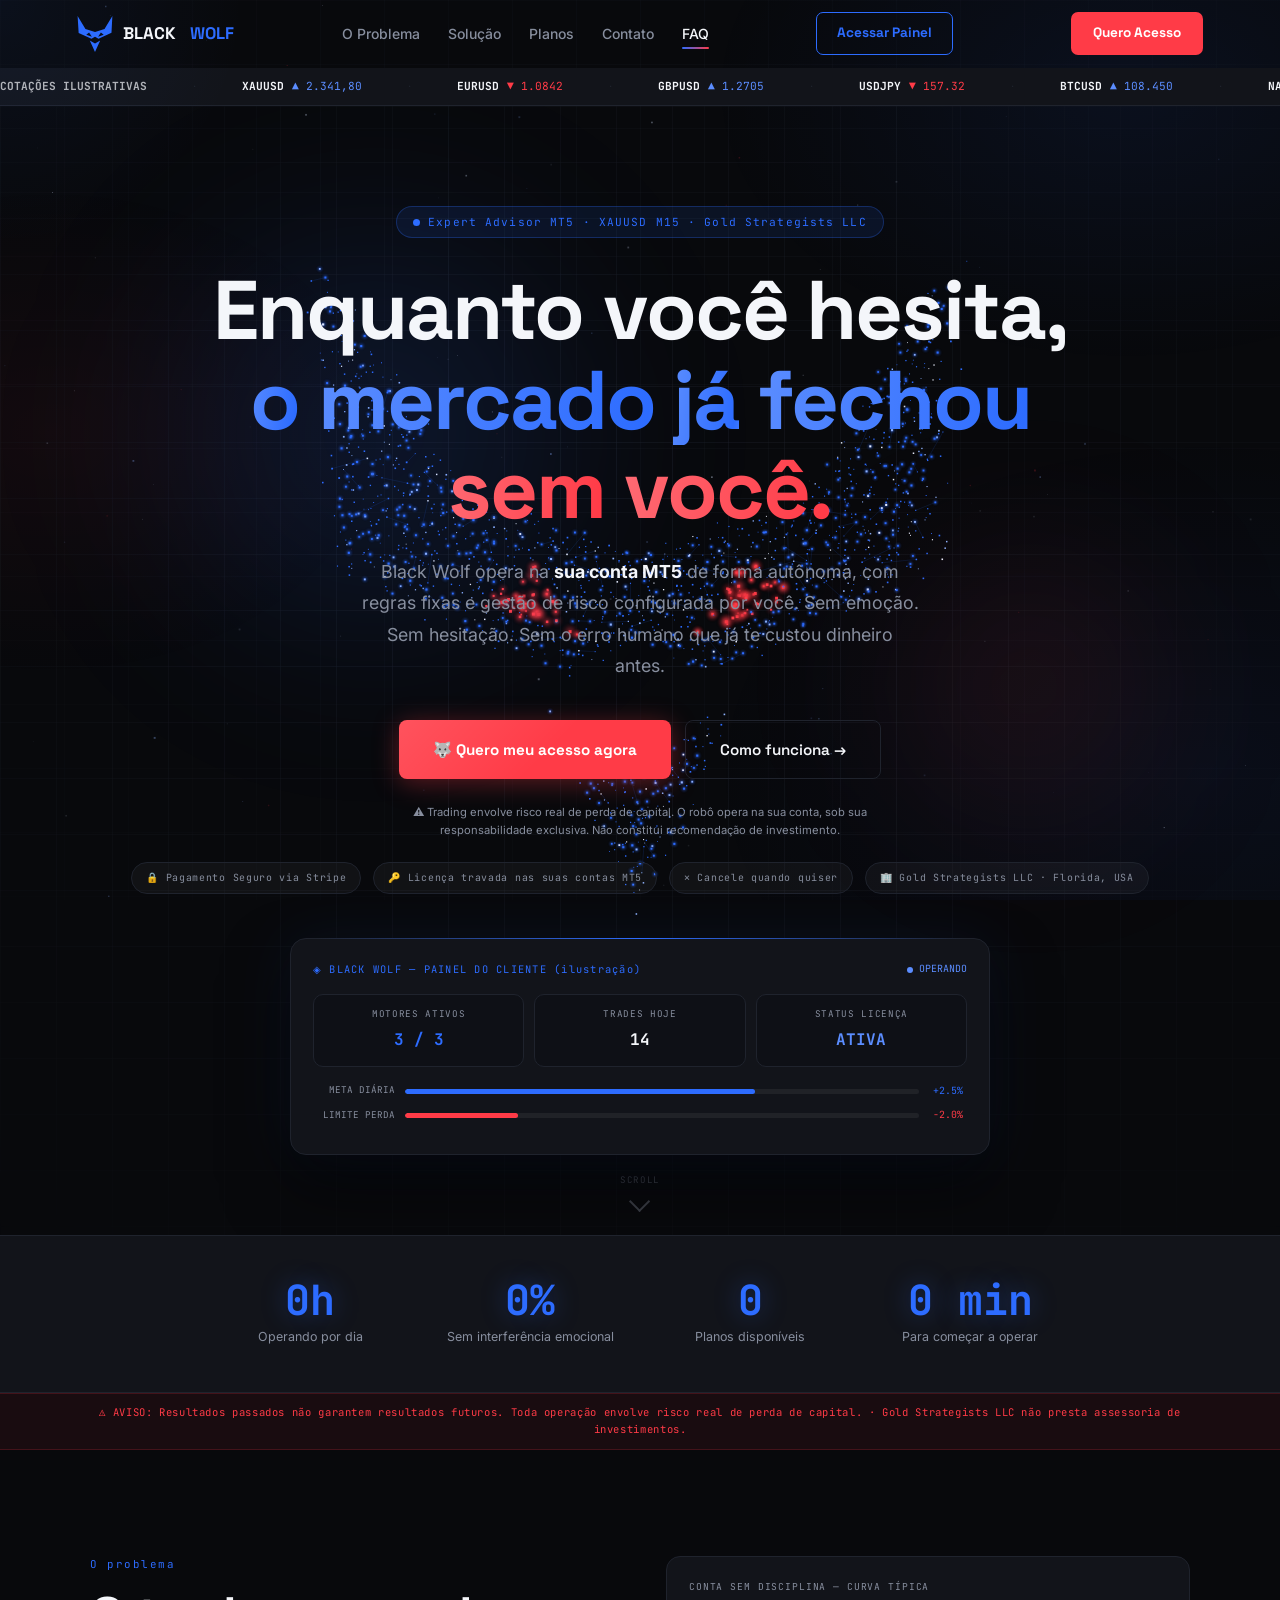
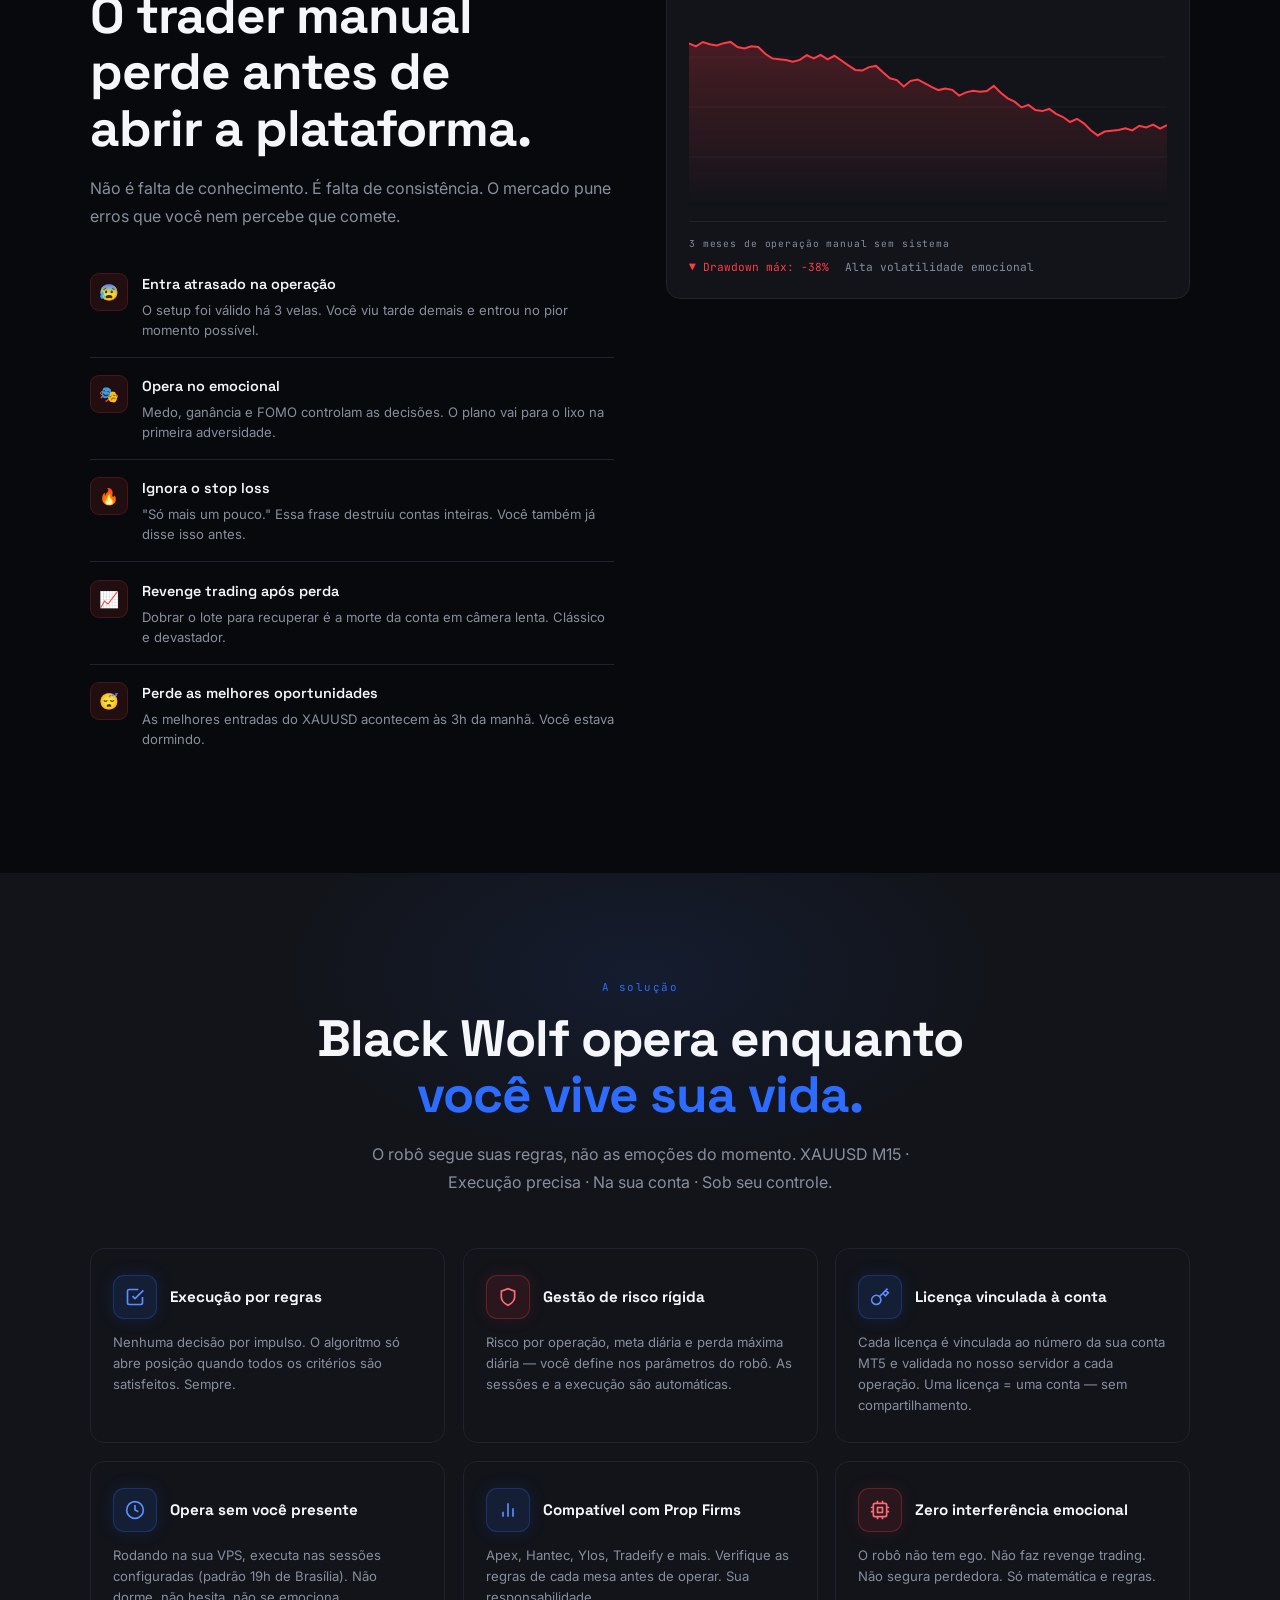
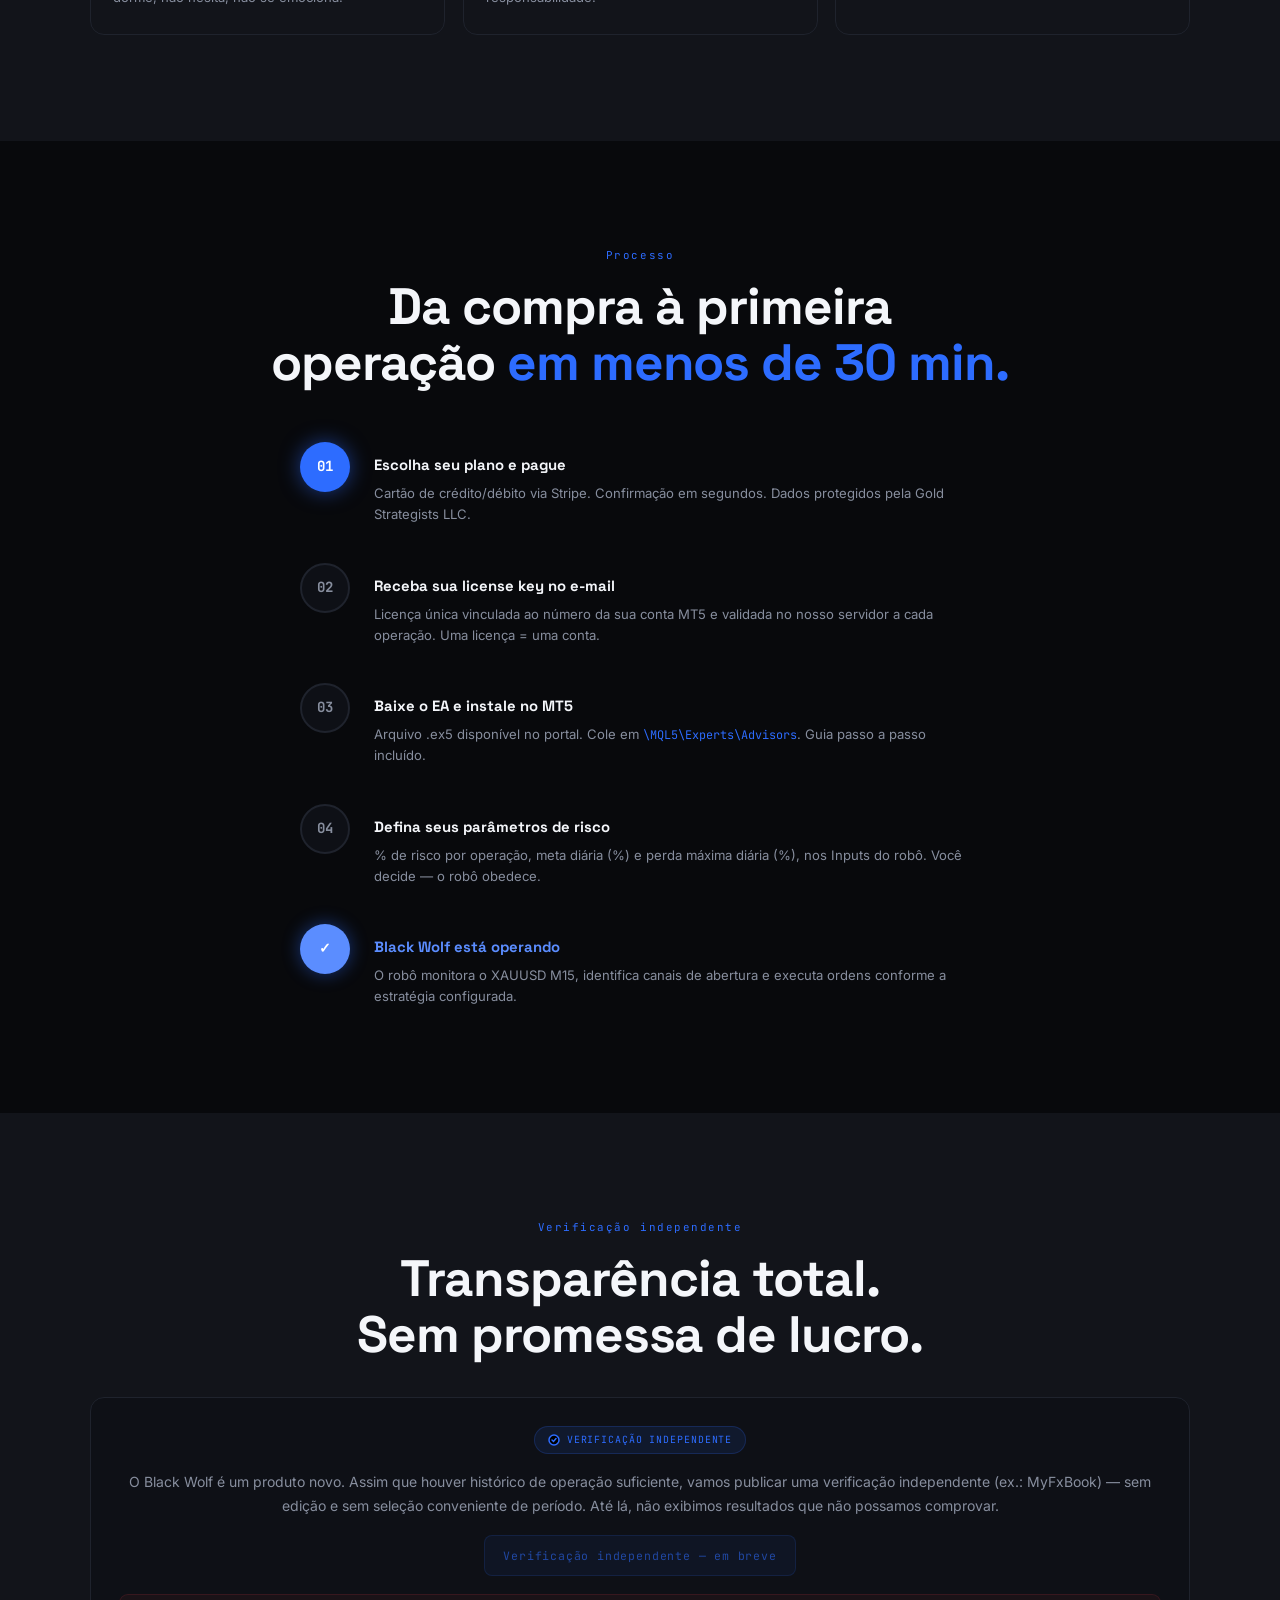
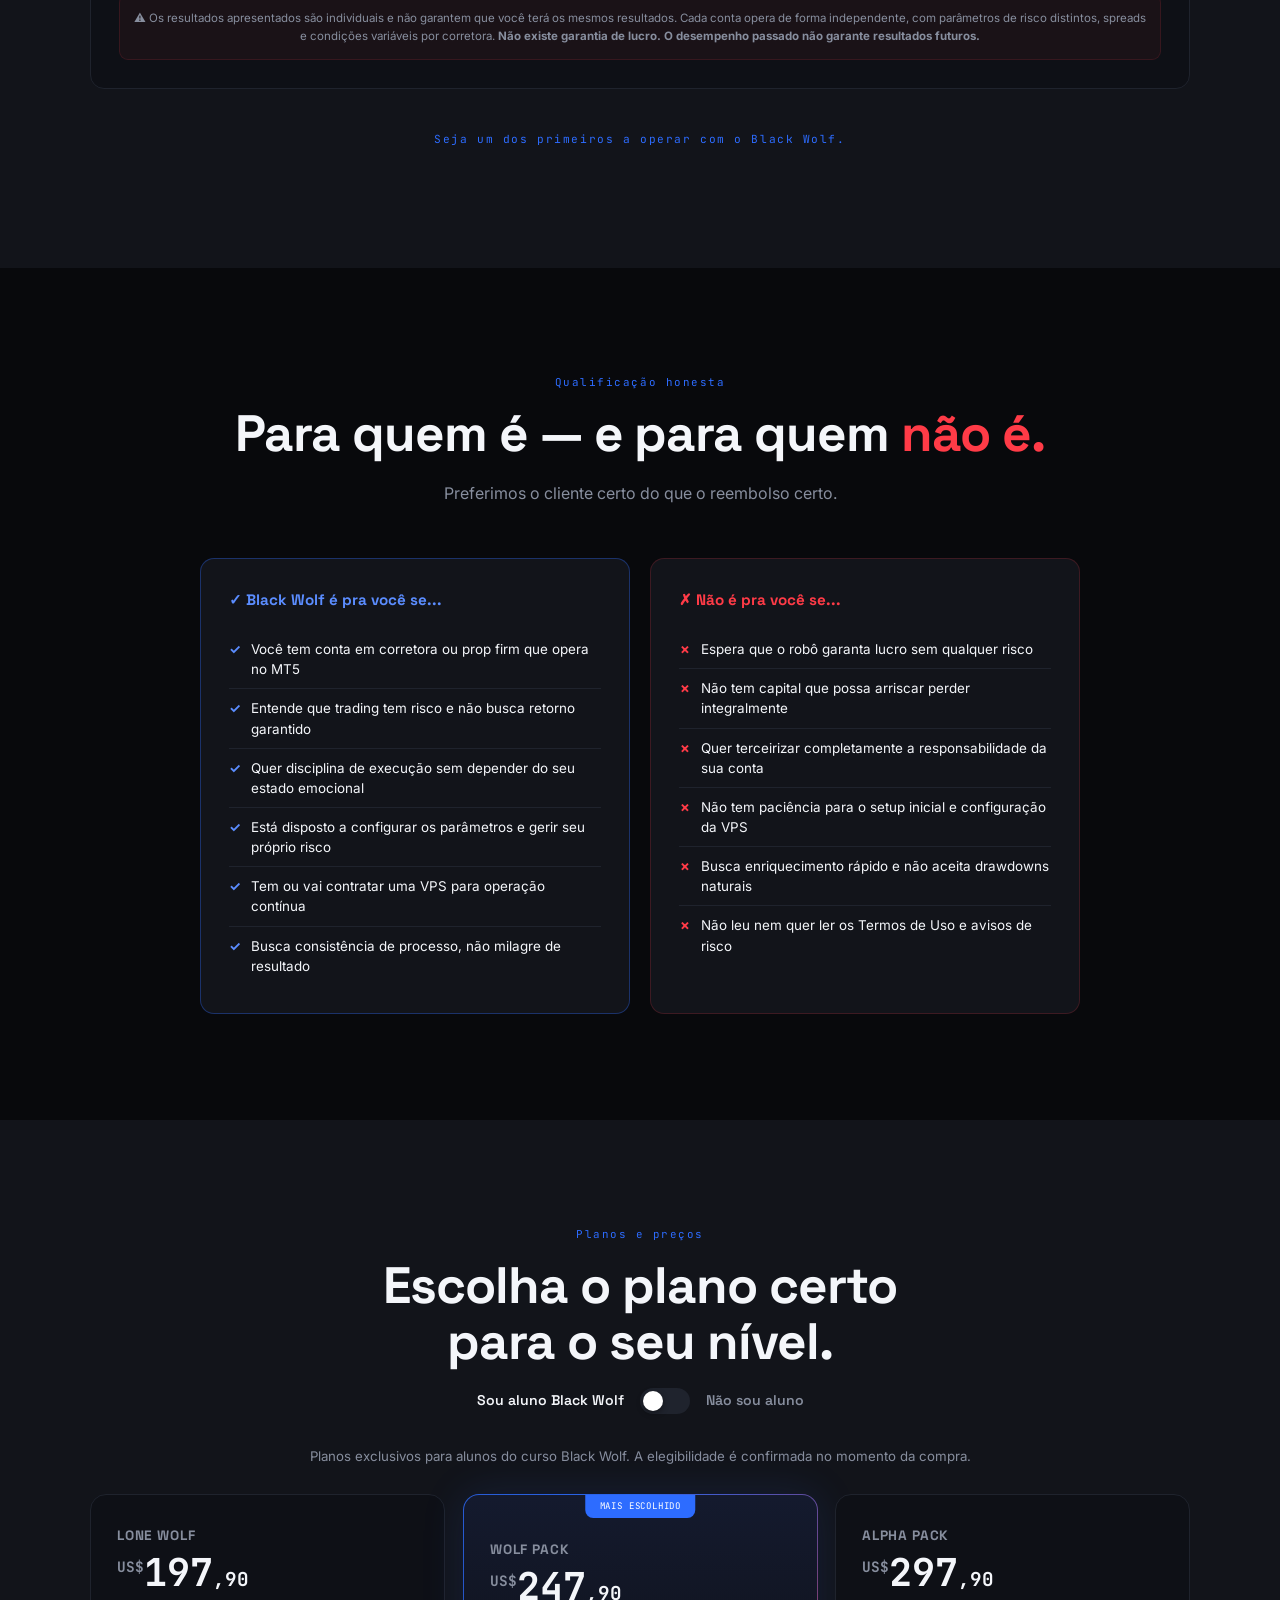
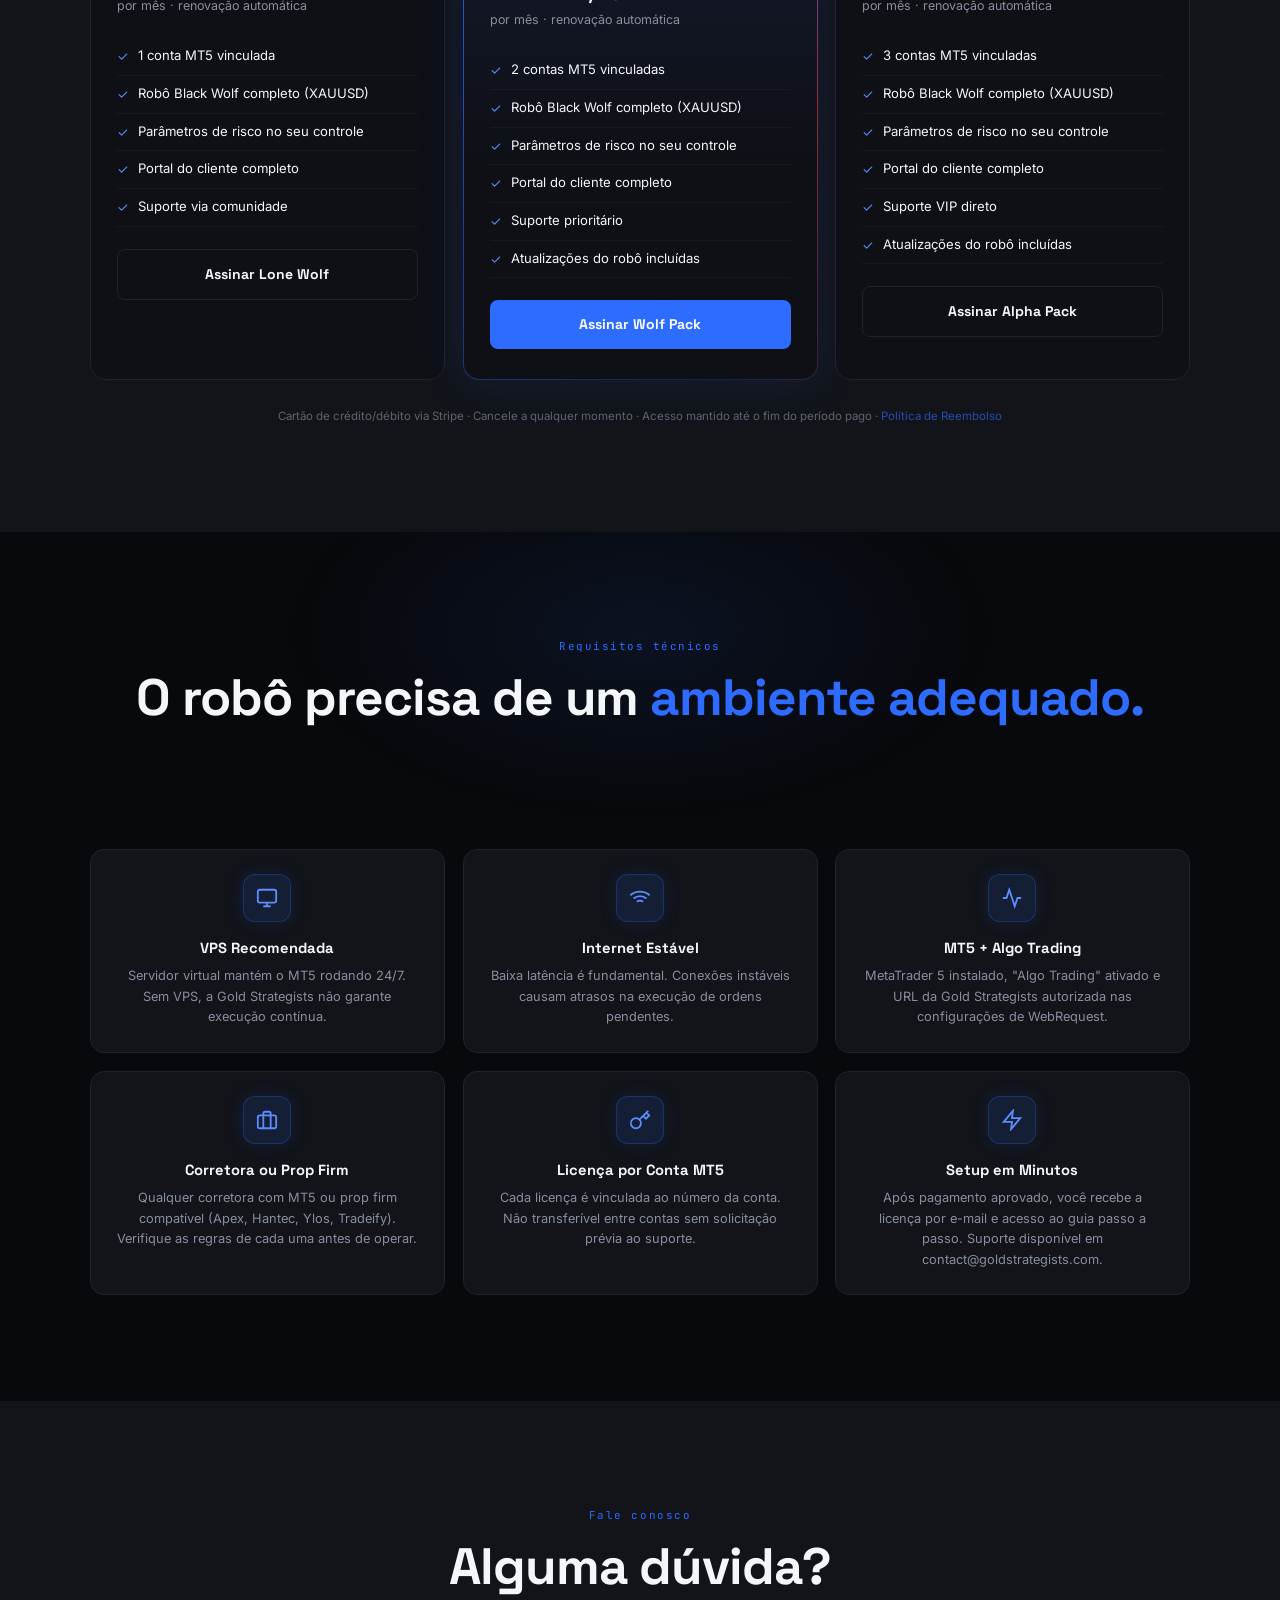
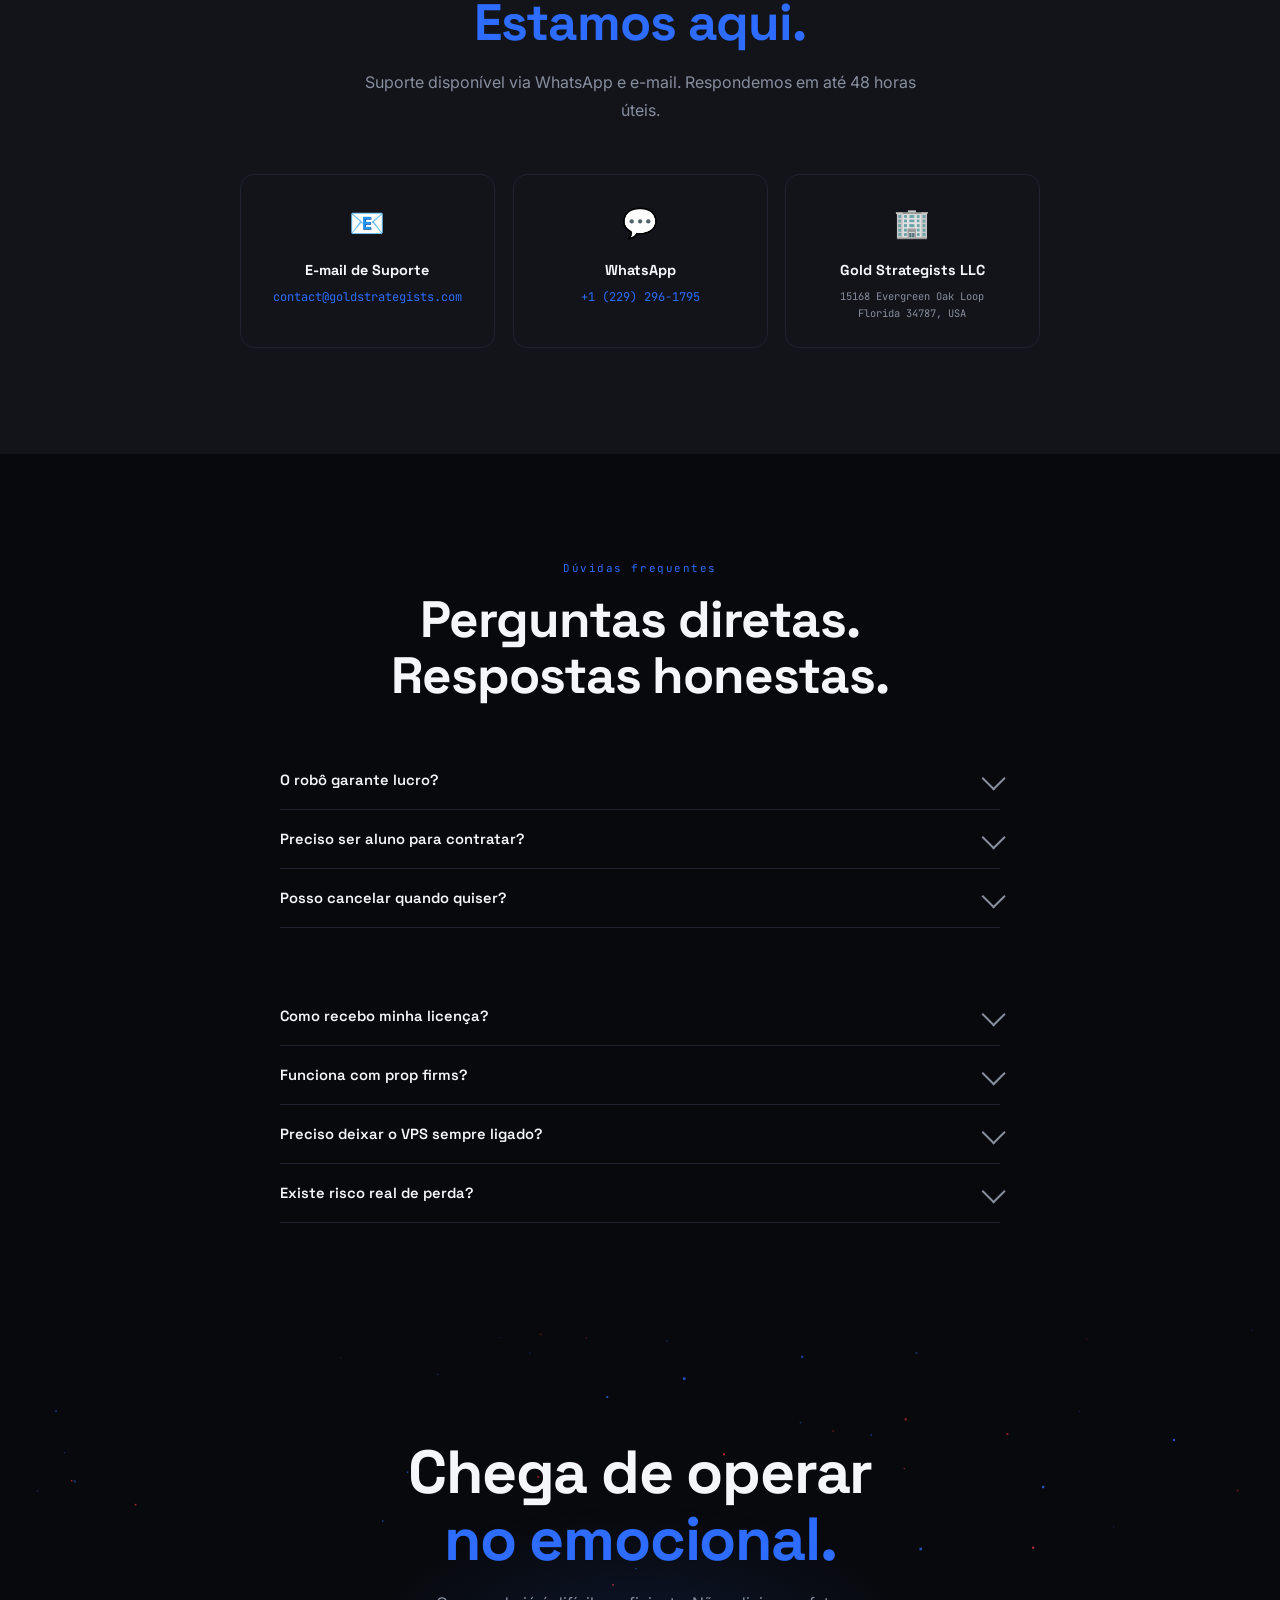
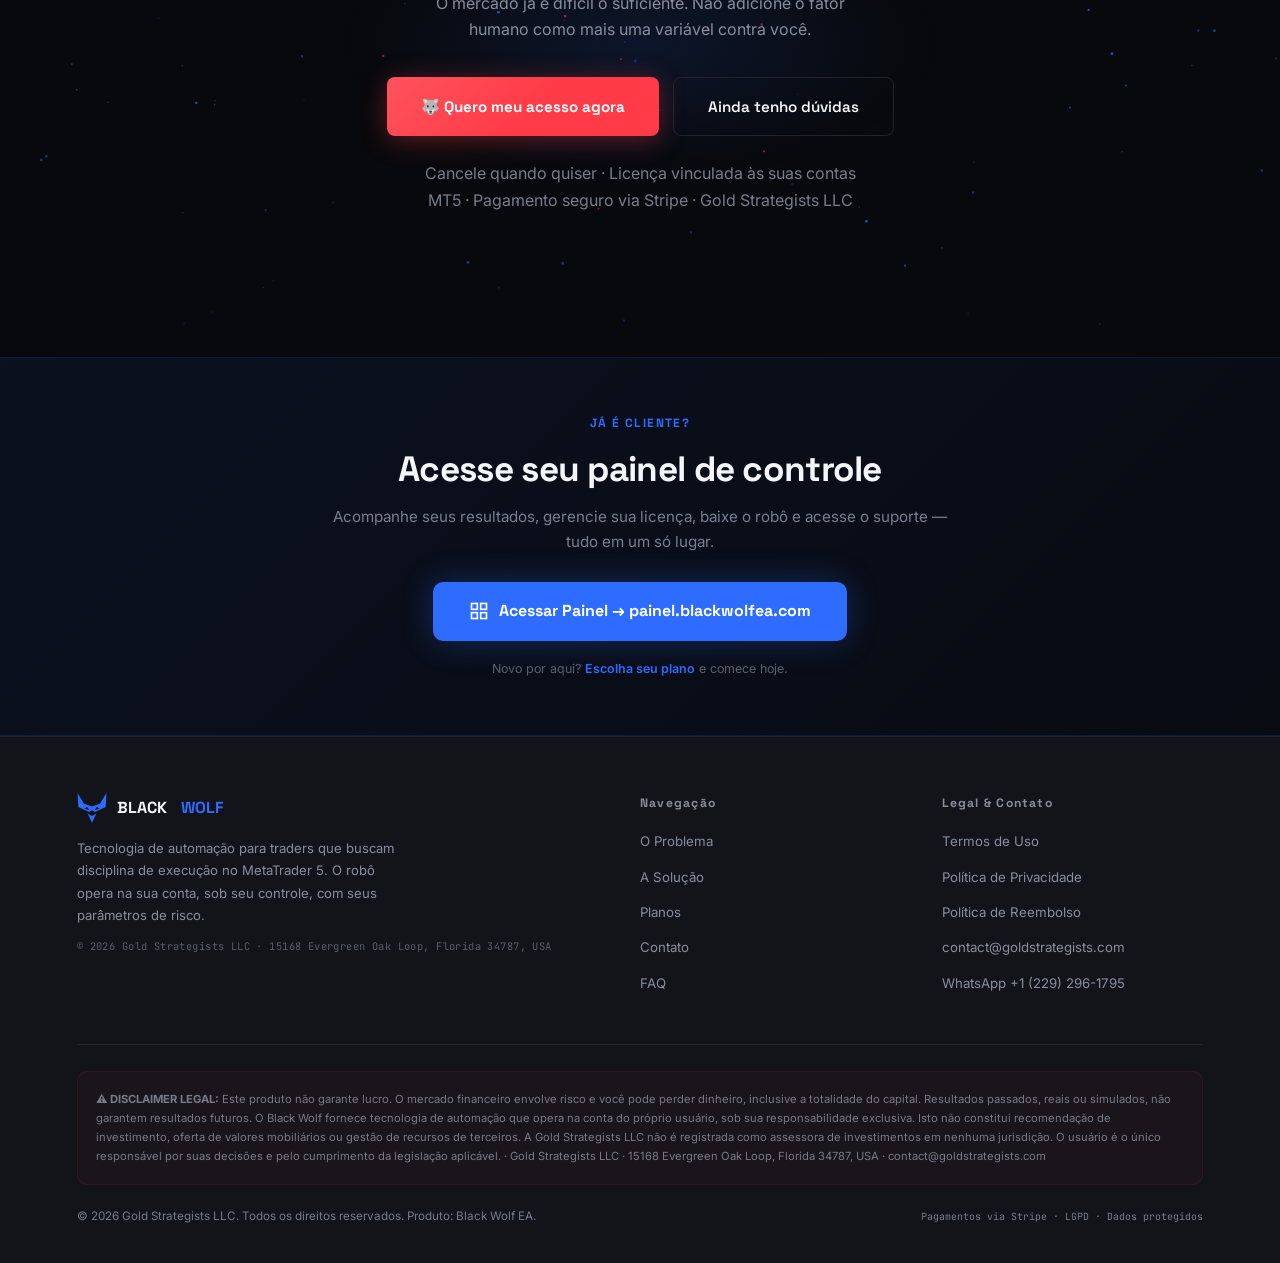
==== commit ee4c3776: "Planos: features honestas (mesmo robô p/ todos; diferença = contas + suporte) Os planos prometiam "e" ====
--- a/index.html
+++ b/index.html
@@ -734,8 +734,8 @@
           <div class="plan-period">por mês · renovação automática</div>
           <ul class="plan-feats">
             <li><span class="ck">✓</span><span>1 conta MT5 vinculada</span></li>
-            <li><span class="ck">✓</span><span>Estrat&eacute;gia XAUUSD exclusiva do rob&ocirc;</span></li>
-            <li><span class="ck">✓</span><span>Gestão de risco configurável</span></li>
+            <li><span class="ck">✓</span><span>Rob&ocirc; Black Wolf completo (XAUUSD)</span></li>
+            <li><span class="ck">✓</span><span>Par&acirc;metros de risco no seu controle</span></li>
             <li><span class="ck">✓</span><span>Portal do cliente completo</span></li>
             <li><span class="ck">✓</span><span>Suporte via comunidade</span></li>
           </ul>
@@ -748,11 +748,11 @@
           <div class="plan-period">por mês · renovação automática</div>
           <ul class="plan-feats">
             <li><span class="ck">✓</span><span>2 contas MT5 vinculadas</span></li>
-            <li><span class="ck">✓</span><span>Estratégias intermediárias</span></li>
-            <li><span class="ck">✓</span><span>Gestão de risco avançada</span></li>
+            <li><span class="ck">✓</span><span>Rob&ocirc; Black Wolf completo (XAUUSD)</span></li>
+            <li><span class="ck">✓</span><span>Par&acirc;metros de risco no seu controle</span></li>
             <li><span class="ck">✓</span><span>Portal do cliente completo</span></li>
-            <li><span class="ck">✓</span><span>Suporte prioritário</span></li>
-            <li><span class="ck">✓</span><span>Acesso a novas estratégias</span></li>
+            <li><span class="ck">✓</span><span>Suporte priorit&aacute;rio</span></li>
+            <li><span class="ck">✓</span><span>Atualiza&ccedil;&otilde;es do rob&ocirc; inclu&iacute;das</span></li>
           </ul>
           <a href="https://buy.stripe.com/28E14pfdq8cFa7Xe79cs801" target="_blank" rel="noopener noreferrer" class="plan-btn prim" style="display:block;text-align:center">Assinar Wolf Pack</a>
         </div>
@@ -762,11 +762,11 @@
           <div class="plan-period">por mês · renovação automática</div>
           <ul class="plan-feats">
             <li><span class="ck">✓</span><span>3 contas MT5 vinculadas</span></li>
-            <li><span class="ck">✓</span><span>Todas as estratégias</span></li>
-            <li><span class="ck">✓</span><span>Gestão de risco completa</span></li>
+            <li><span class="ck">✓</span><span>Rob&ocirc; Black Wolf completo (XAUUSD)</span></li>
+            <li><span class="ck">✓</span><span>Par&acirc;metros de risco no seu controle</span></li>
             <li><span class="ck">✓</span><span>Portal do cliente completo</span></li>
             <li><span class="ck">✓</span><span>Suporte VIP direto</span></li>
-            <li><span class="ck">✓</span><span>Acesso antecipado a novidades</span></li>
+            <li><span class="ck">✓</span><span>Atualiza&ccedil;&otilde;es do rob&ocirc; inclu&iacute;das</span></li>
           </ul>
           <a href="https://buy.stripe.com/5kQ28tfdqakN93T5ADcs802" target="_blank" rel="noopener noreferrer" class="plan-btn out" style="display:block;text-align:center">Assinar Alpha Pack</a>
         </div>
@@ -782,8 +782,8 @@
           <div class="plan-period">por mês · renovação automática</div>
           <ul class="plan-feats">
             <li><span class="ck">✓</span><span>3 contas MT5 vinculadas</span></li>
-            <li><span class="ck">✓</span><span>Todas as estratégias disponíveis</span></li>
-            <li><span class="ck">✓</span><span>Gestão de risco completa</span></li>
+            <li><span class="ck">✓</span><span>Rob&ocirc; Black Wolf completo (XAUUSD)</span></li>
+            <li><span class="ck">✓</span><span>Par&acirc;metros de risco no seu controle</span></li>
             <li><span class="ck">✓</span><span>Portal do cliente completo</span></li>
             <li><span class="ck">✓</span><span>Suporte por e-mail</span></li>
           </ul>
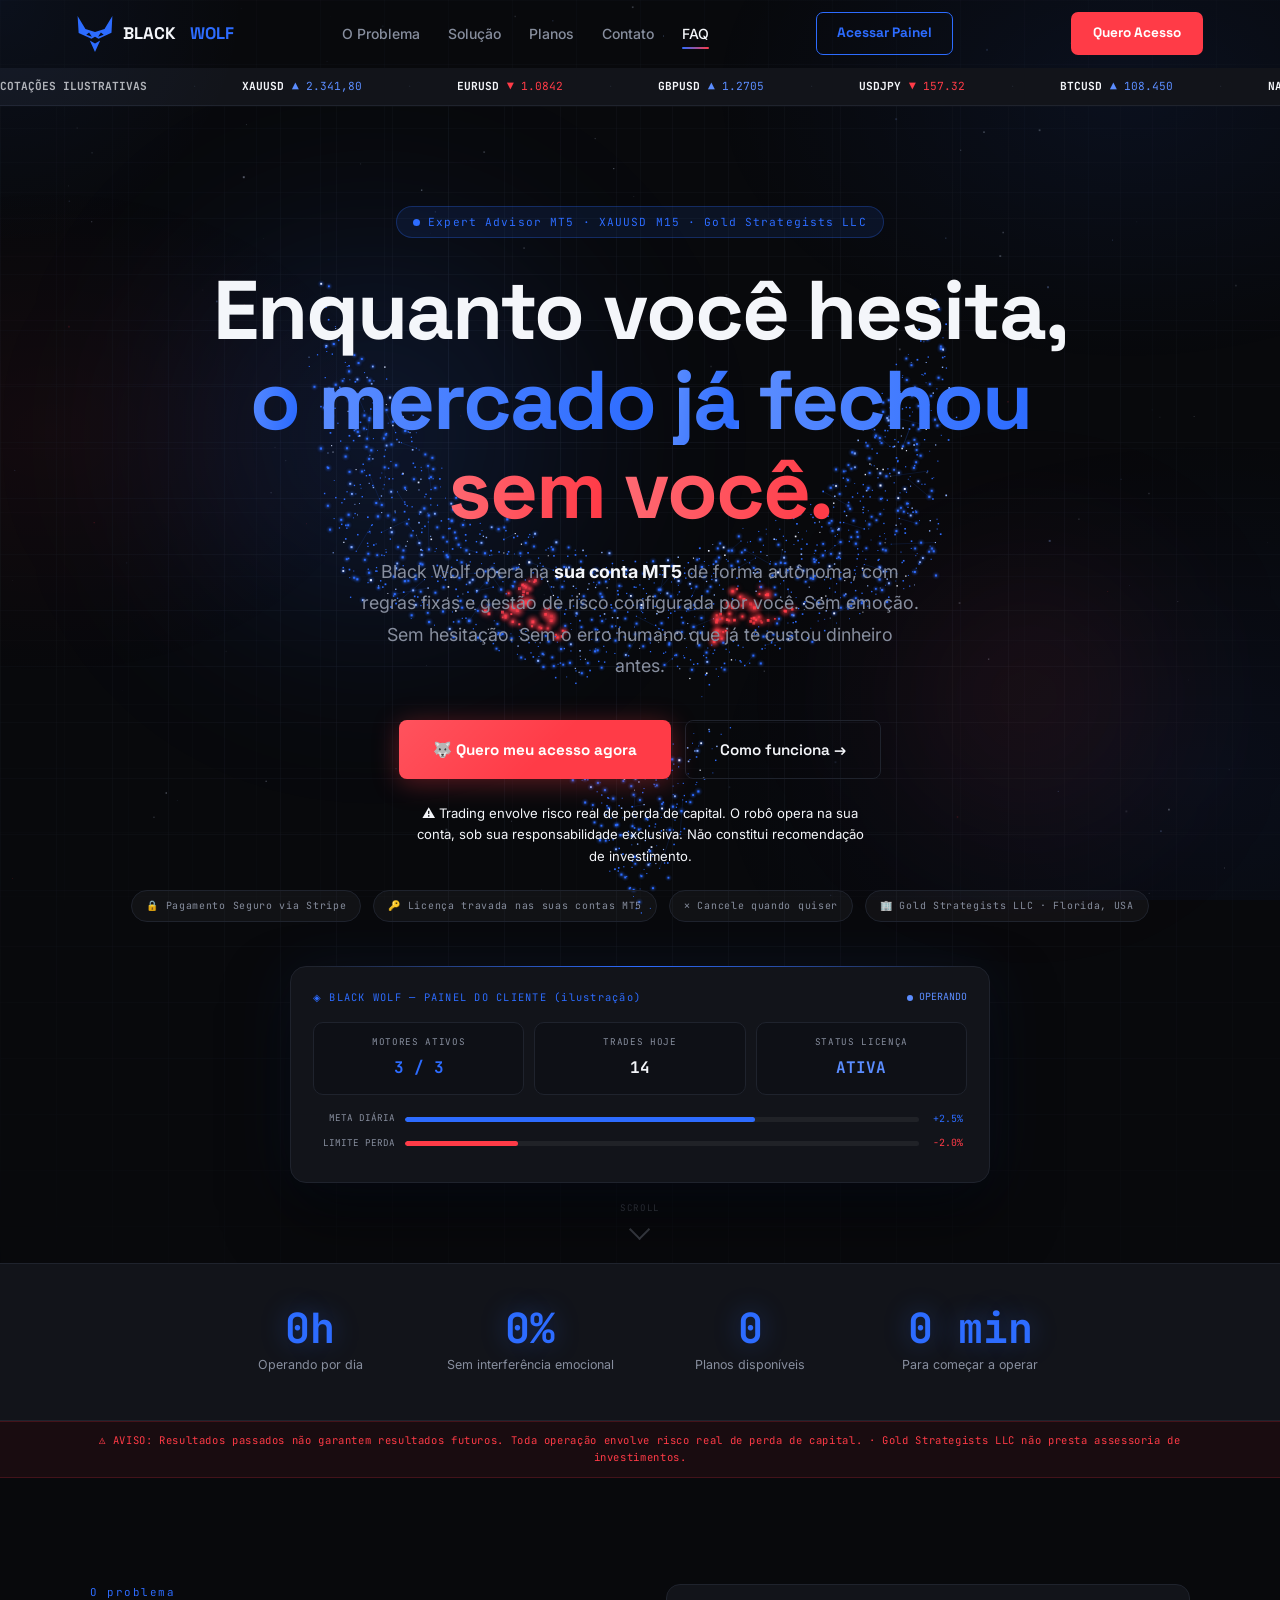
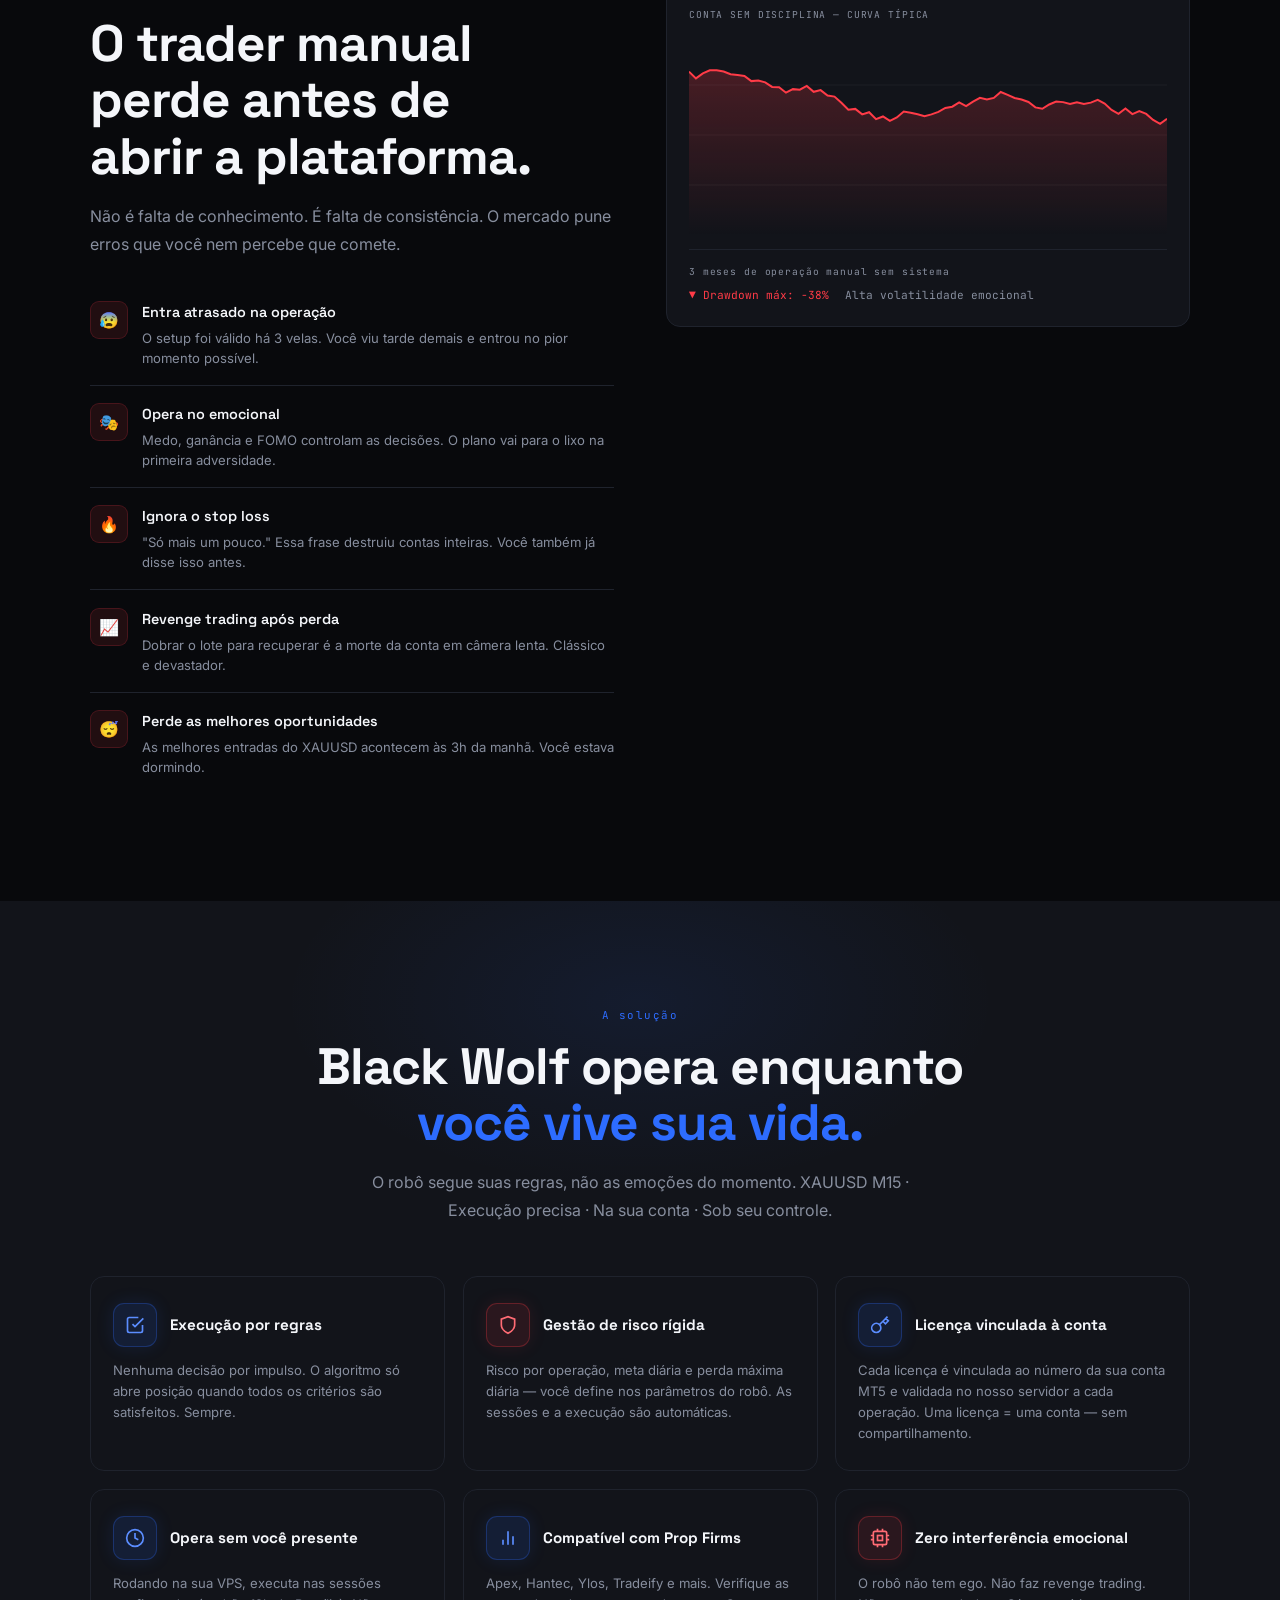
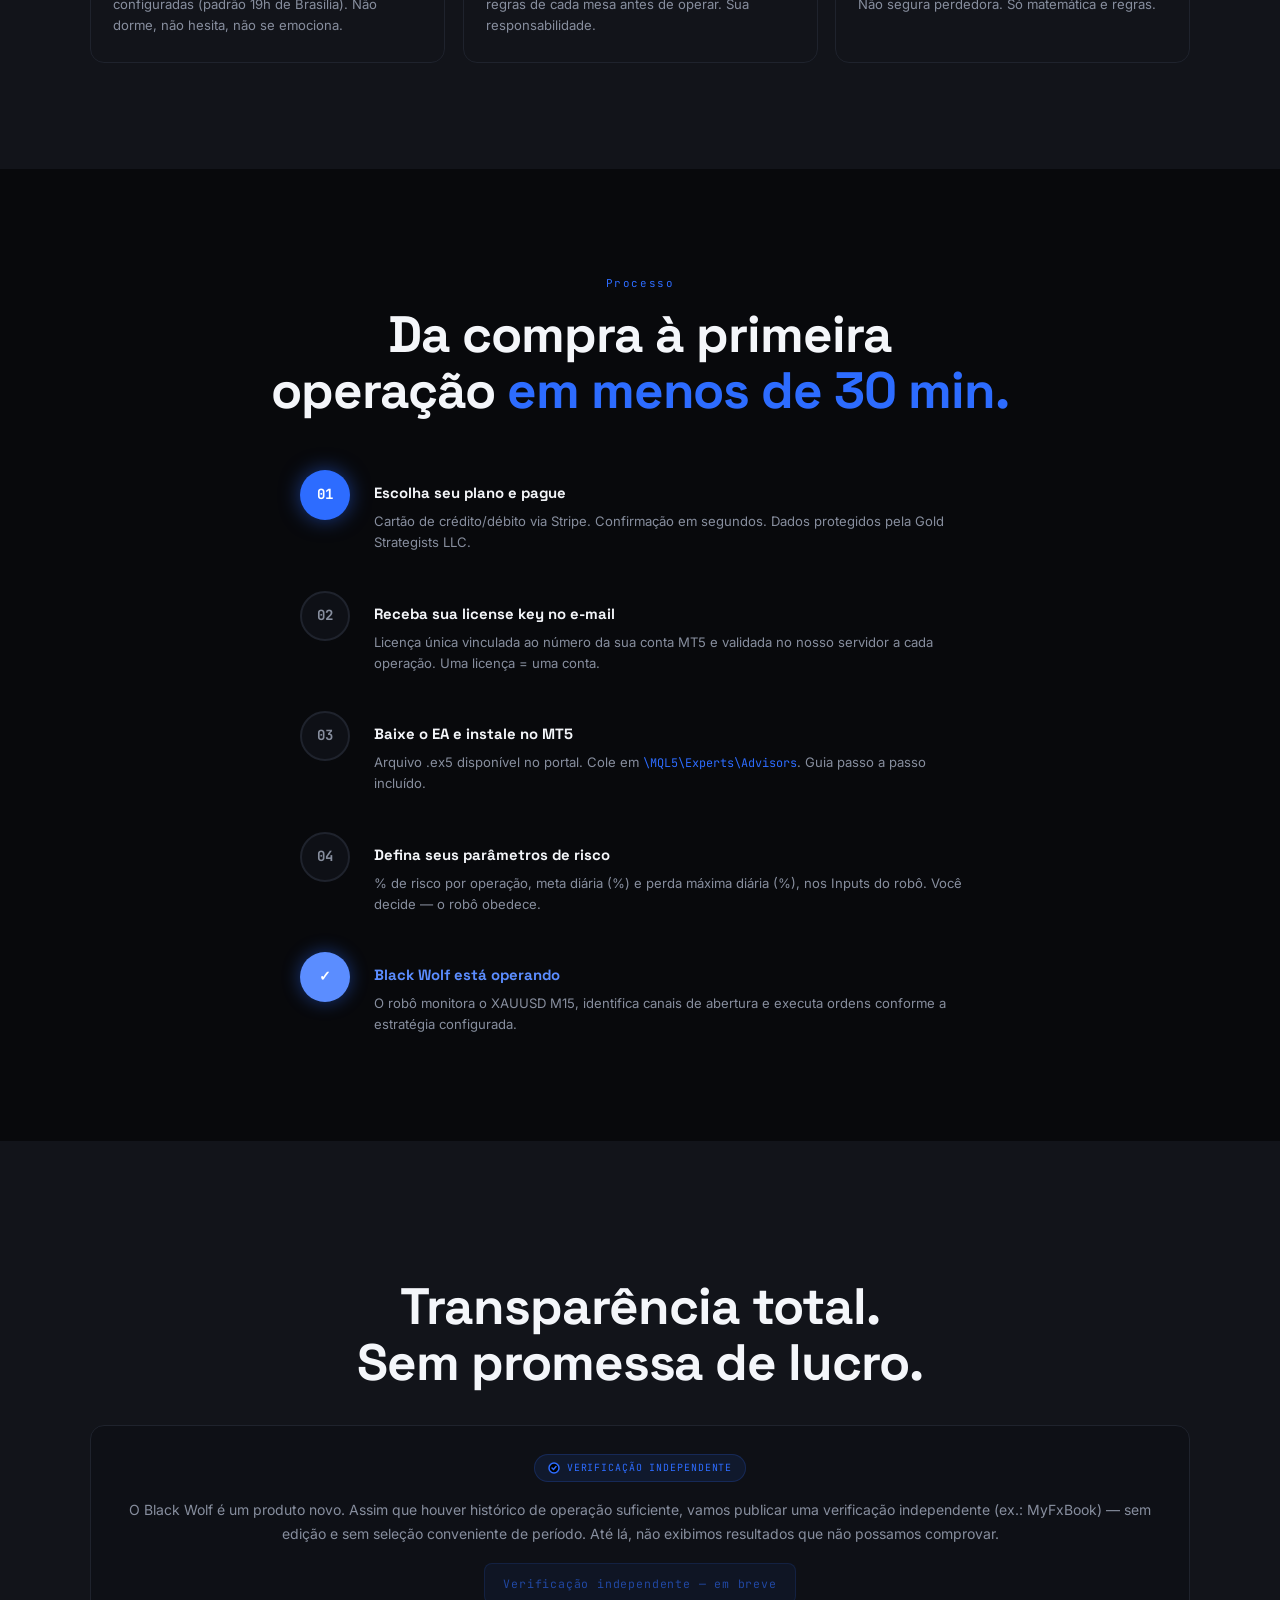
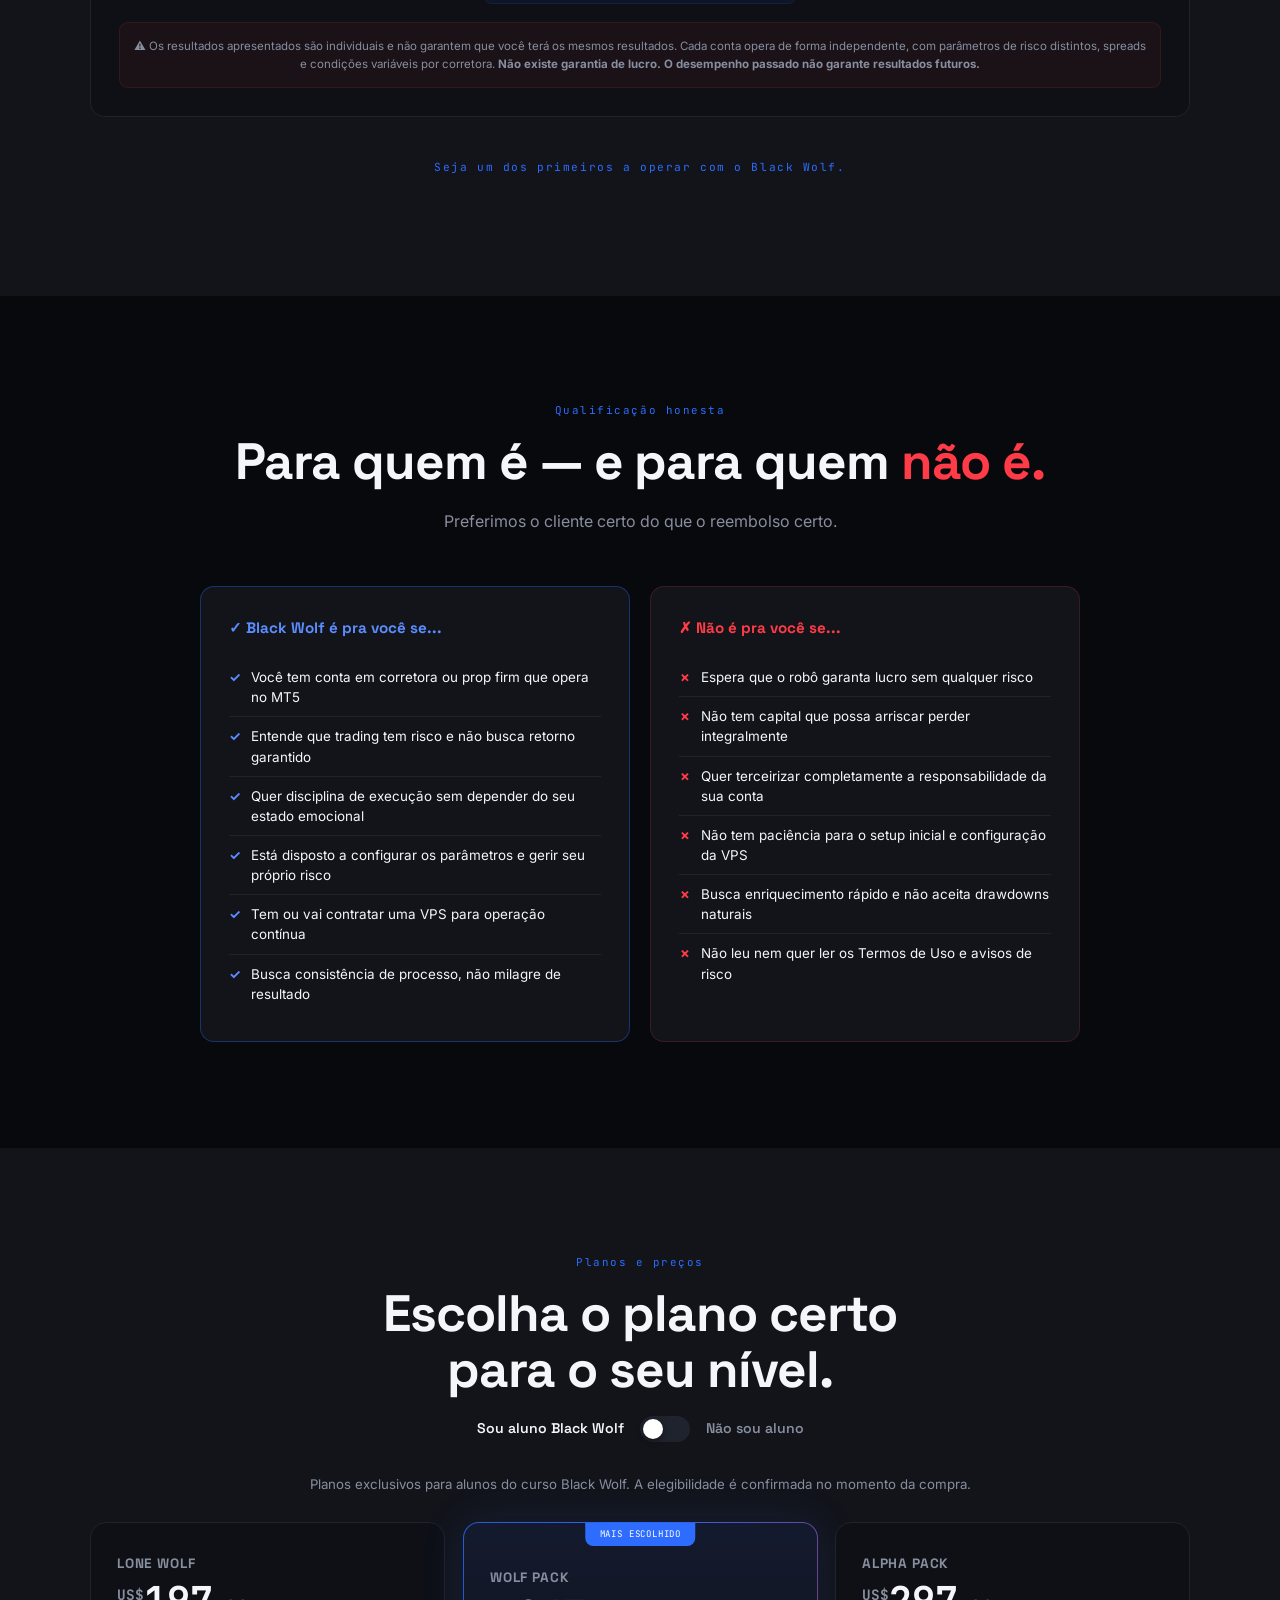
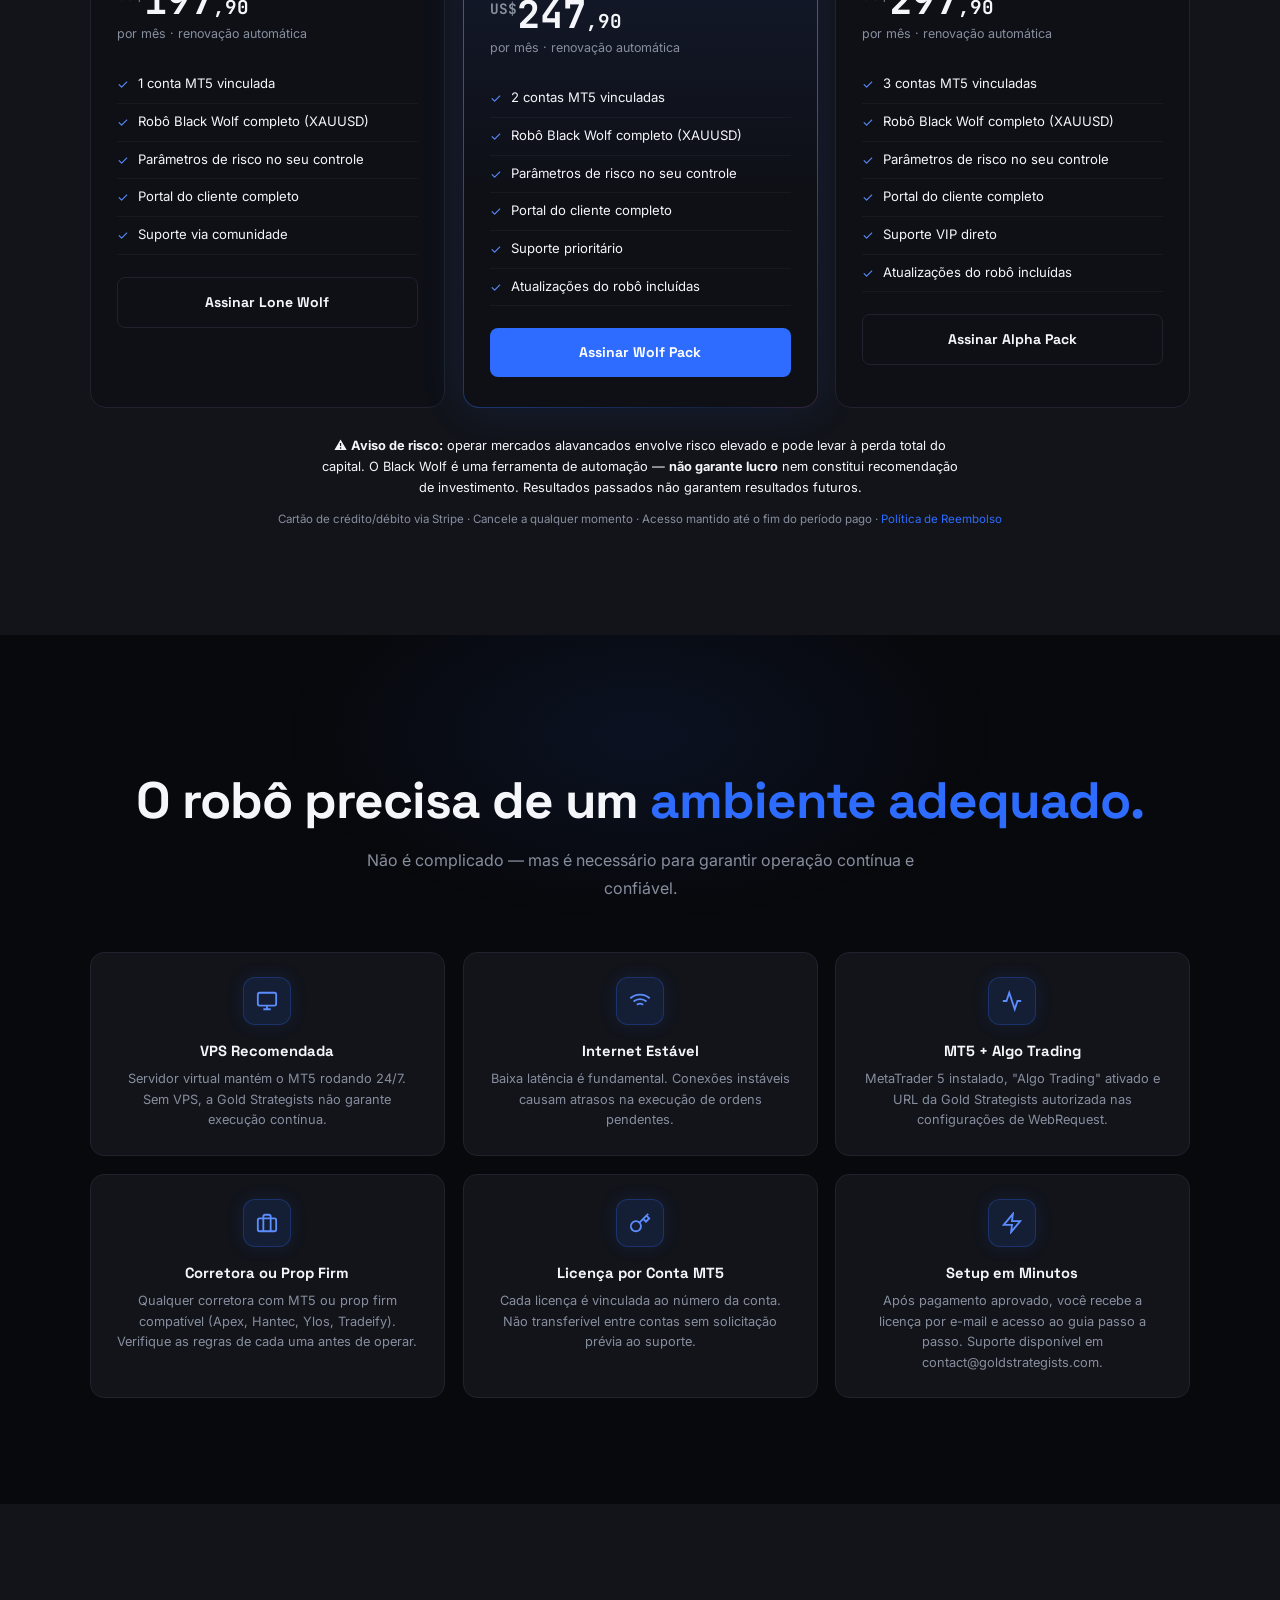
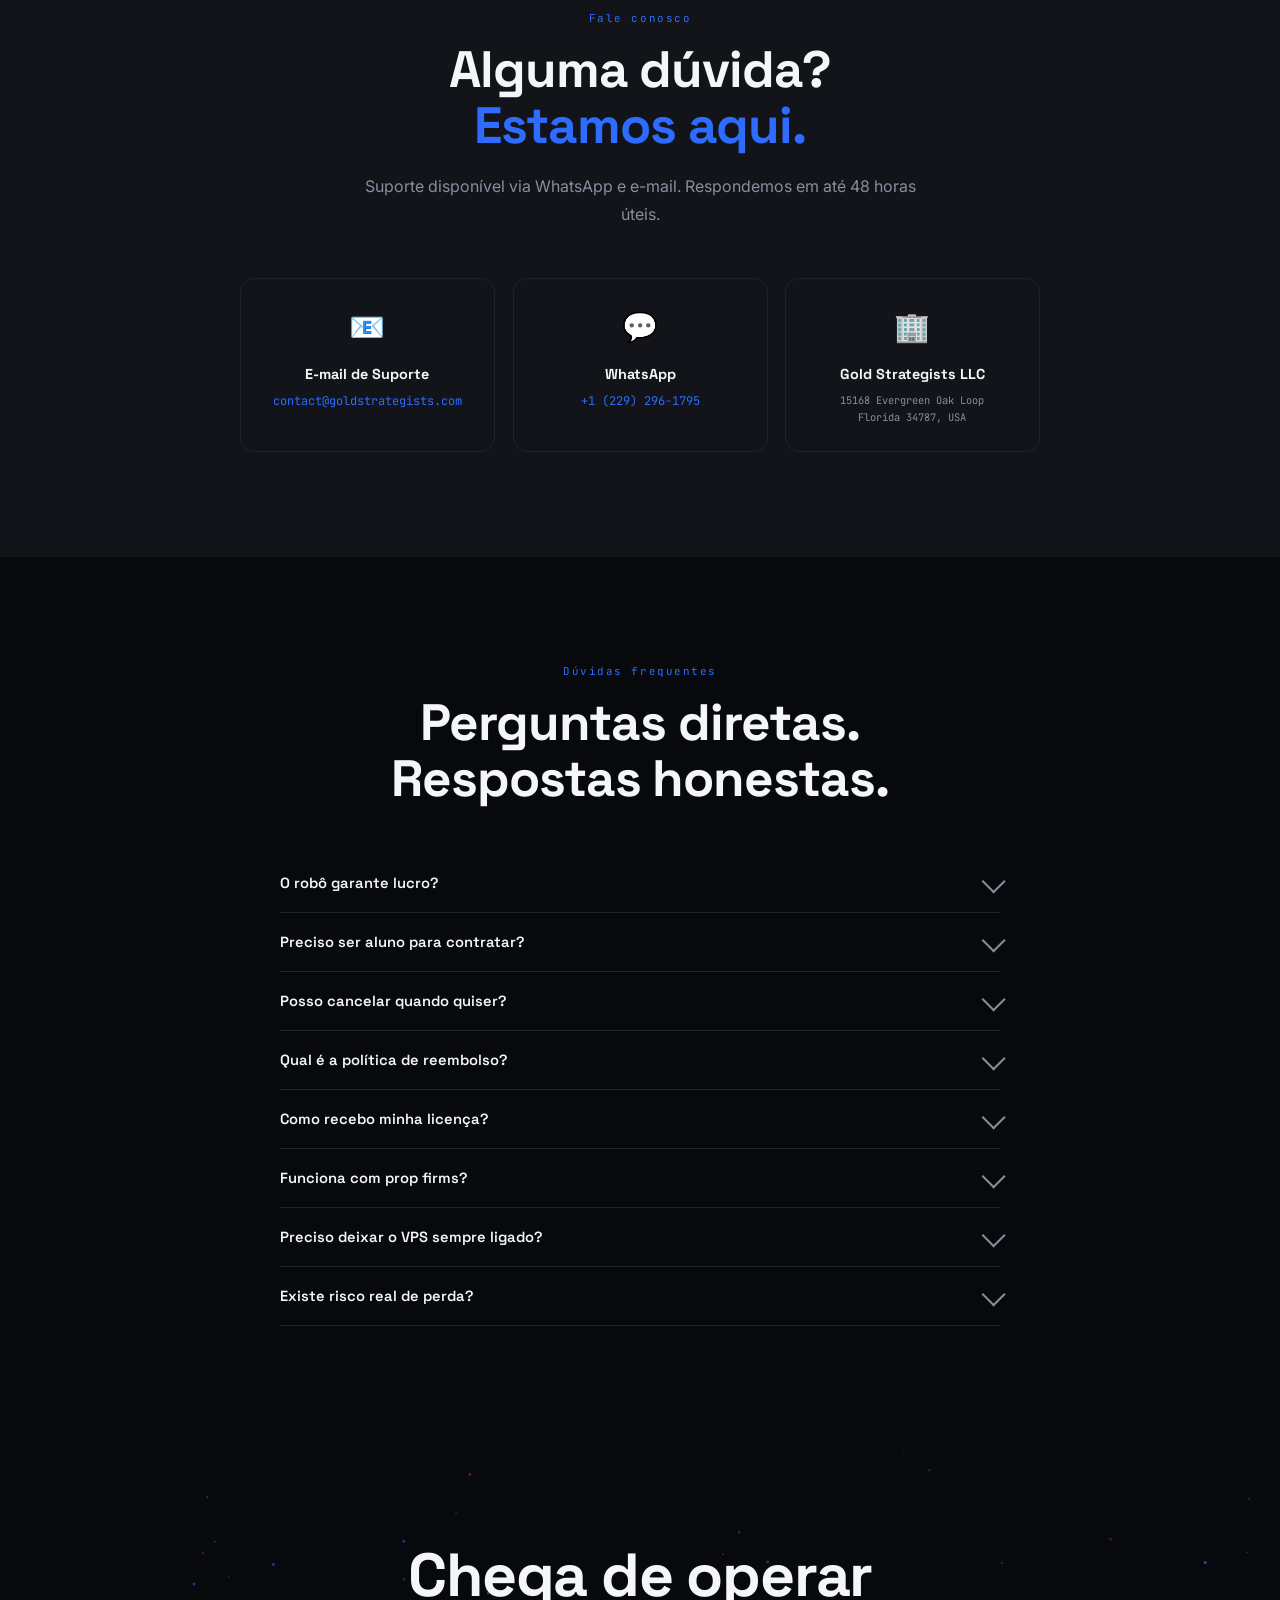
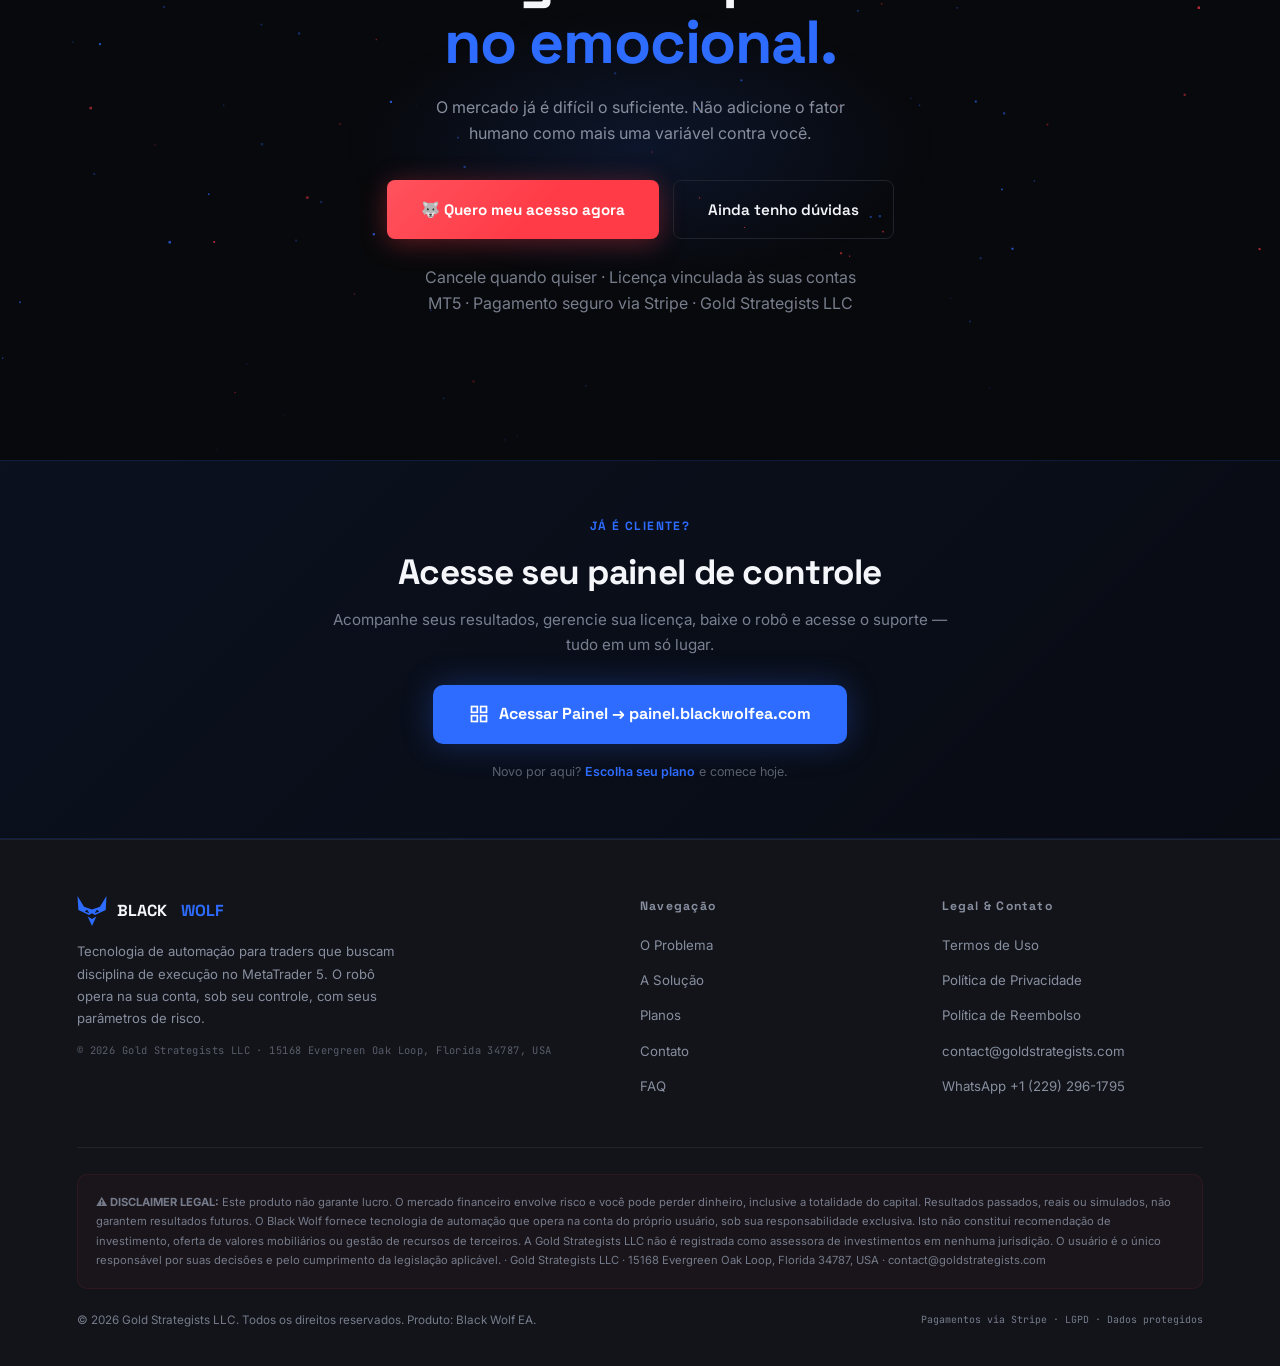
==== commit eb44bb47: "Auditoria do site: risco no ponto de compra, contraste, SEO e acessibilidade - Aviso de risco explíc" ====
--- a/index.html
+++ b/index.html
@@ -26,7 +26,7 @@
 <meta name="twitter:description" content="O robô que opera com disciplina absoluta no seu MT5. Sem emoção, sem hesitação, sem erro humano.">
 <meta name="twitter:image" content="https://blackwolfea.com/og-image.png">
 <!-- Dados estruturados (Product/Organization) -->
-<script type="application/ld+json">{"@context":"https://schema.org","@type":"Product","name":"Black Wolf","description":"Robô de trading automatizado (Expert Advisor) para MetaTrader 5, focado em XAUUSD.","brand":{"@type":"Brand","name":"Black Wolf"},"category":"Trading Software","manufacturer":{"@type":"Organization","name":"Gold Strategists LLC","url":"https://blackwolfea.com/"}}</script>
+<script type="application/ld+json">{"@context":"https://schema.org","@type":"Product","name":"Black Wolf","description":"Robô de trading automatizado (Expert Advisor) para MetaTrader 5, focado em XAUUSD.","brand":{"@type":"Brand","name":"Black Wolf"},"category":"Trading Software","manufacturer":{"@type":"Organization","name":"Gold Strategists LLC","url":"https://blackwolfea.com/"},"offers":{"@type":"AggregateOffer","priceCurrency":"USD","lowPrice":"197.90","highPrice":"500","offerCount":"4","availability":"https://schema.org/InStock","url":"https://blackwolfea.com/#planos"}}</script>
 <link rel="preconnect" href="https://fonts.googleapis.com">
 <link rel="preconnect" href="https://fonts.gstatic.com" crossorigin>
 <link href="https://fonts.googleapis.com/css2?family=Space+Grotesk:wght@400;500;600;700&family=Inter:wght@400;500;600&family=JetBrains+Mono:wght@400;500;700&display=swap" rel="stylesheet">
@@ -97,7 +97,7 @@
 .btn-red:hover{background:#f02030;transform:translateY(-2px);box-shadow:0 8px 34px rgba(255,59,71,.5)}
 .btn-ghost{background:transparent;color:var(--text);padding:16px 34px;border-radius:8px;font-family:var(--fh);font-weight:600;font-size:.95rem;border:1px solid var(--bord);transition:all .25s}
 .btn-ghost:hover{border-color:var(--blue);color:var(--blue);background:rgba(45,108,255,.06)}
-.risk-note{font-size:.7rem;color:var(--muted);opacity:.75;max-width:460px;margin:0 auto 22px;position:relative;z-index:1}
+.risk-note{font-size:.82rem;color:var(--text);max-width:460px;margin:0 auto 22px;position:relative;z-index:1}
 .trust-row{display:flex;gap:12px;justify-content:center;flex-wrap:wrap;margin-bottom:44px;position:relative;z-index:1}
 .tbadge{display:flex;align-items:center;gap:7px;background:rgba(255,255,255,.04);border:1px solid var(--bord);padding:7px 14px;border-radius:100px;font-family:var(--fm);font-size:.62rem;color:var(--muted);letter-spacing:.07em}
 /* ── HUD ── */
@@ -487,7 +487,7 @@
 </head>
 <body>
 
-<a href="#planos" class="skip-link">Ir para os planos</a>
+<a href="#home" class="skip-link">Ir para o conteúdo</a>
 <div id="prog"></div>
 <a href="#planos" class="float-c" id="fltCta">🐺 Quero Acesso</a>
 <a href="https://wa.me/12292961795" target="_blank" rel="noopener noreferrer" class="whatsapp-btn" id="waBnt" aria-label="Suporte via WhatsApp">
@@ -720,7 +720,7 @@
     </div>
     <div class="tgl-row anim">
       <span class="tgl-lbl on" id="la">Sou aluno Black Wolf</span>
-      <button class="tgl-sw" id="tsw" onclick="tgl()" role="switch" aria-checked="true" aria-label="Sou aluno Black Wolf (alternar preços de aluno)"><div class="tgl-k"></div></button>
+      <button class="tgl-sw" id="tsw" onclick="tgl()" role="switch" aria-checked="false" aria-label="Sou aluno Black Wolf (alternar preços de aluno)"><div class="tgl-k"></div></button>
       <span class="tgl-lbl" id="le">Não sou aluno</span>
     </div>
     <div id="vb">
@@ -792,7 +792,8 @@
         <div></div>
       </div>
     </div>
-    <p style="text-align:center;font-size:.72rem;color:var(--muted);margin-top:26px;opacity:.65">Cart&atilde;o de cr&eacute;dito/d&eacute;bito via Stripe · Cancele a qualquer momento · Acesso mantido at&eacute; o fim do per&iacute;odo pago · <a href="#refund" onclick="showLegal('refund');return false" style="color:var(--blue);cursor:pointer">Política de Reembolso</a></p>
+    <p style="text-align:center;font-size:.8rem;color:var(--text);margin-top:26px;max-width:640px;margin-left:auto;margin-right:auto">⚠️ <b>Aviso de risco:</b> operar mercados alavancados envolve risco elevado e pode levar à perda total do capital. O Black Wolf é uma ferramenta de automação — <b>não garante lucro</b> nem constitui recomendação de investimento. Resultados passados não garantem resultados futuros.</p>
+    <p style="text-align:center;font-size:.72rem;color:var(--muted);margin-top:12px">Cart&atilde;o de cr&eacute;dito/d&eacute;bito via Stripe · Cancele a qualquer momento · Acesso mantido at&eacute; o fim do per&iacute;odo pago · <a href="#refund" onclick="showLegal('refund');return false" style="color:var(--blue);cursor:pointer">Política de Reembolso</a></p>
   </div>
 </section>
 
@@ -1127,8 +1128,11 @@
 var cntTimers=[];
 function runCounters(){
   cntTimers.forEach(clearInterval);cntTimers=[];
+  var reduce=window.matchMedia&&window.matchMedia('(prefers-reduced-motion: reduce)').matches;
   document.querySelectorAll('[data-n]').forEach(function(el){
-    var t=parseInt(el.dataset.n),s=el.dataset.s||'',c=0,i=t/112;
+    var t=parseInt(el.dataset.n),s=el.dataset.s||'';
+    if(reduce){el.textContent=t+s;return;}   // sem animação p/ quem pede movimento reduzido
+    var c=0,i=t/112;
     var tm=setInterval(function(){c=Math.min(c+i,t);el.textContent=Math.floor(c)+s;if(c>=t)clearInterval(tm)},16);
     cntTimers.push(tm);
   });
@@ -1141,7 +1145,7 @@
 
 // ── PLAN TOGGLE ──
 var isA=true;
-function tgl(){isA=!isA;var sw=document.getElementById('tsw');sw.classList.toggle('on',!isA);sw.setAttribute('aria-checked',isA?'true':'false');document.getElementById('la').classList.toggle('on',isA);document.getElementById('le').classList.toggle('on',!isA);document.getElementById('pa').style.display=isA?'block':'none';document.getElementById('pe').style.display=isA?'none':'block';var vb=document.getElementById('vb');if(vb)vb.style.display=isA?'block':'none';}
+function tgl(){isA=!isA;var sw=document.getElementById('tsw');sw.classList.toggle('on',!isA);sw.setAttribute('aria-checked',!isA?'true':'false');document.getElementById('la').classList.toggle('on',isA);document.getElementById('le').classList.toggle('on',!isA);document.getElementById('pa').style.display=isA?'block':'none';document.getElementById('pe').style.display=isA?'none':'block';var vb=document.getElementById('vb');if(vb)vb.style.display=isA?'block':'none';}
 
 // ── MODAL (removido — os botões de plano vão direto ao Stripe) ──
 function closeModal(){var m=document.getElementById('modalBg');if(m)m.classList.remove('open');document.body.style.overflow='';}
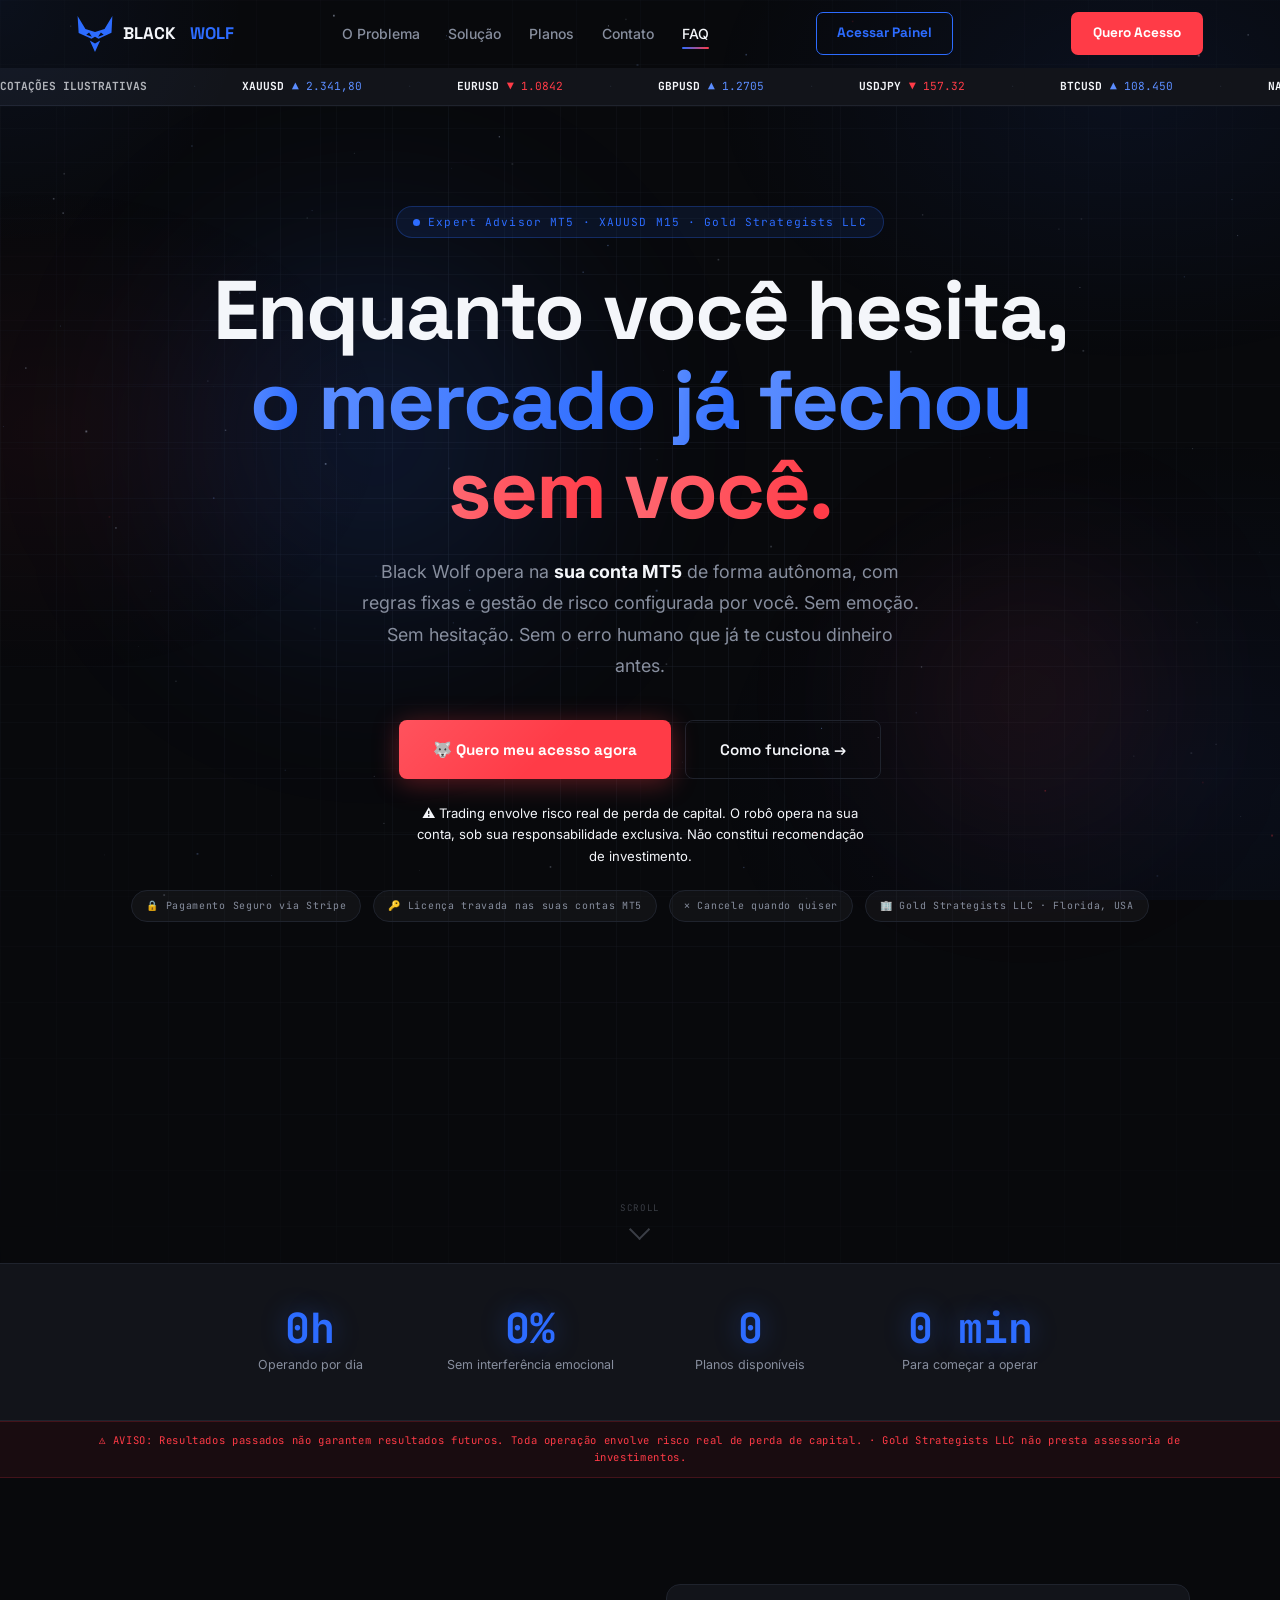
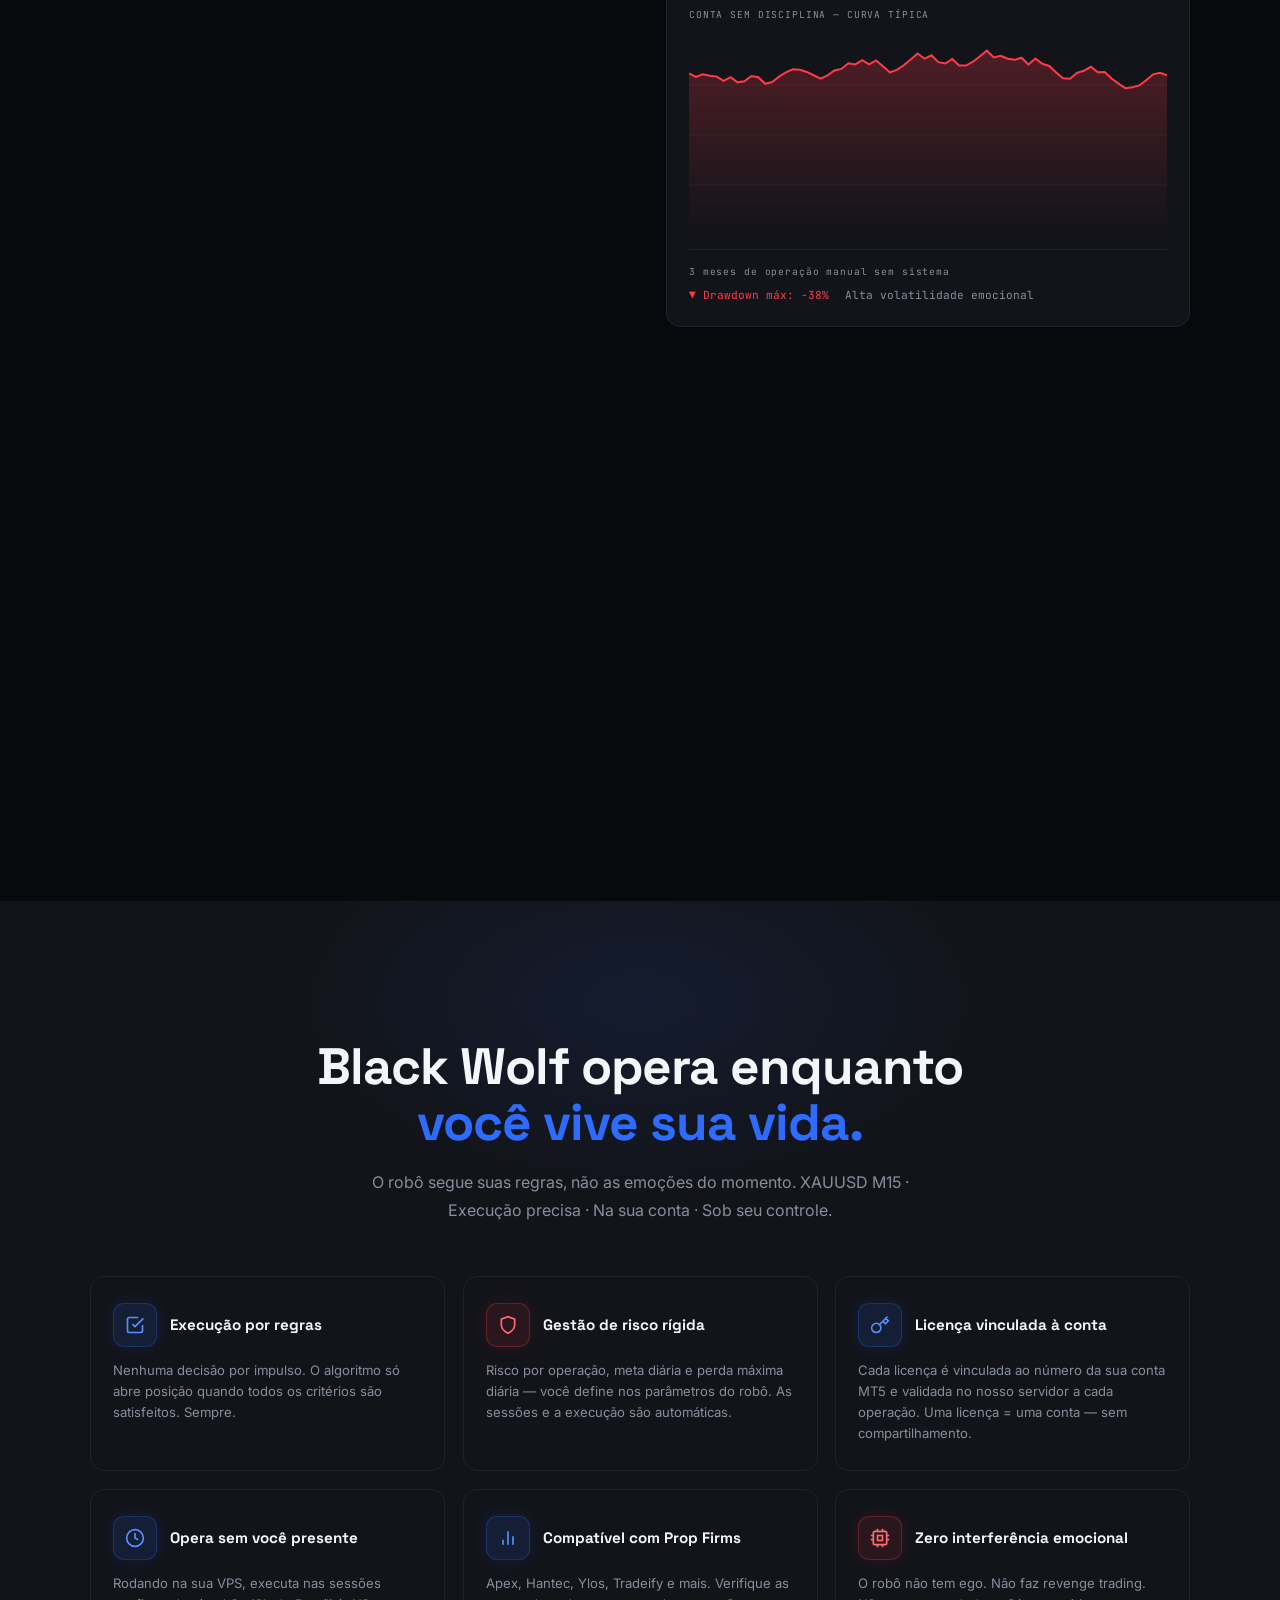
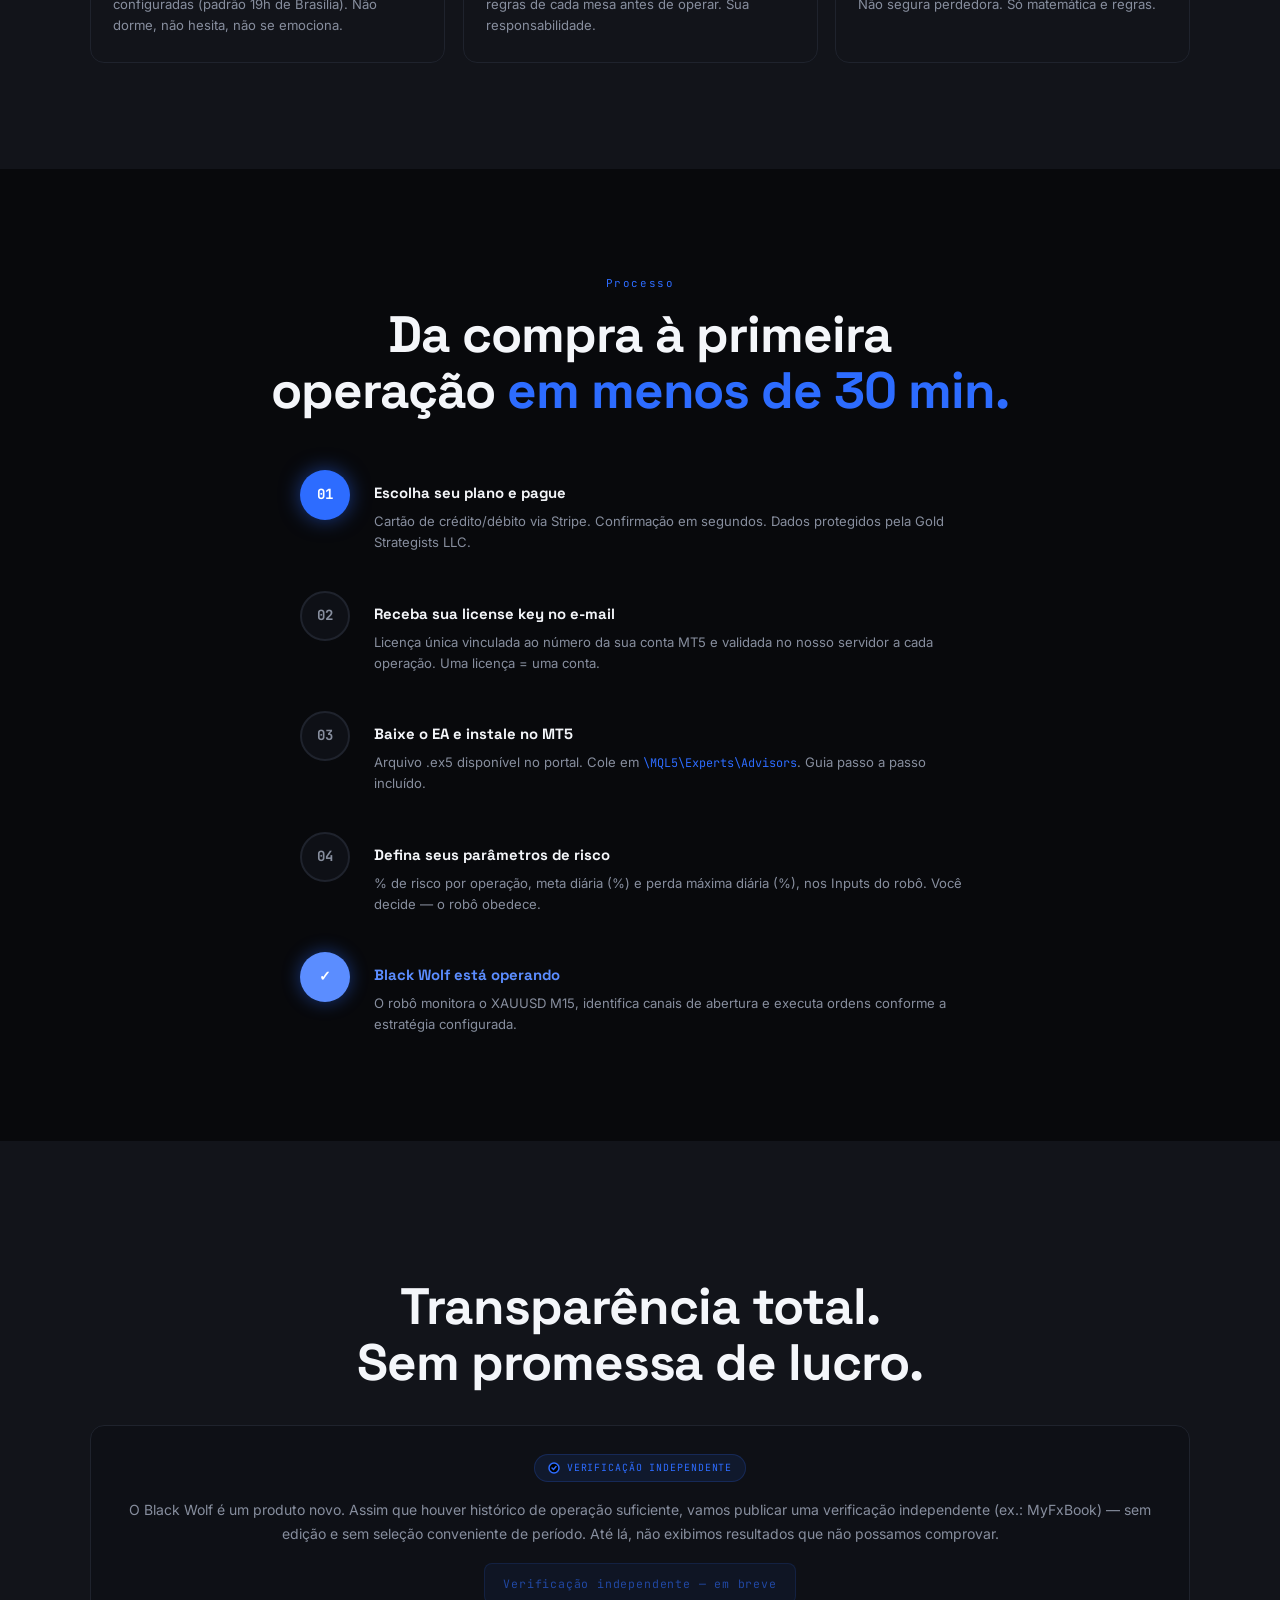
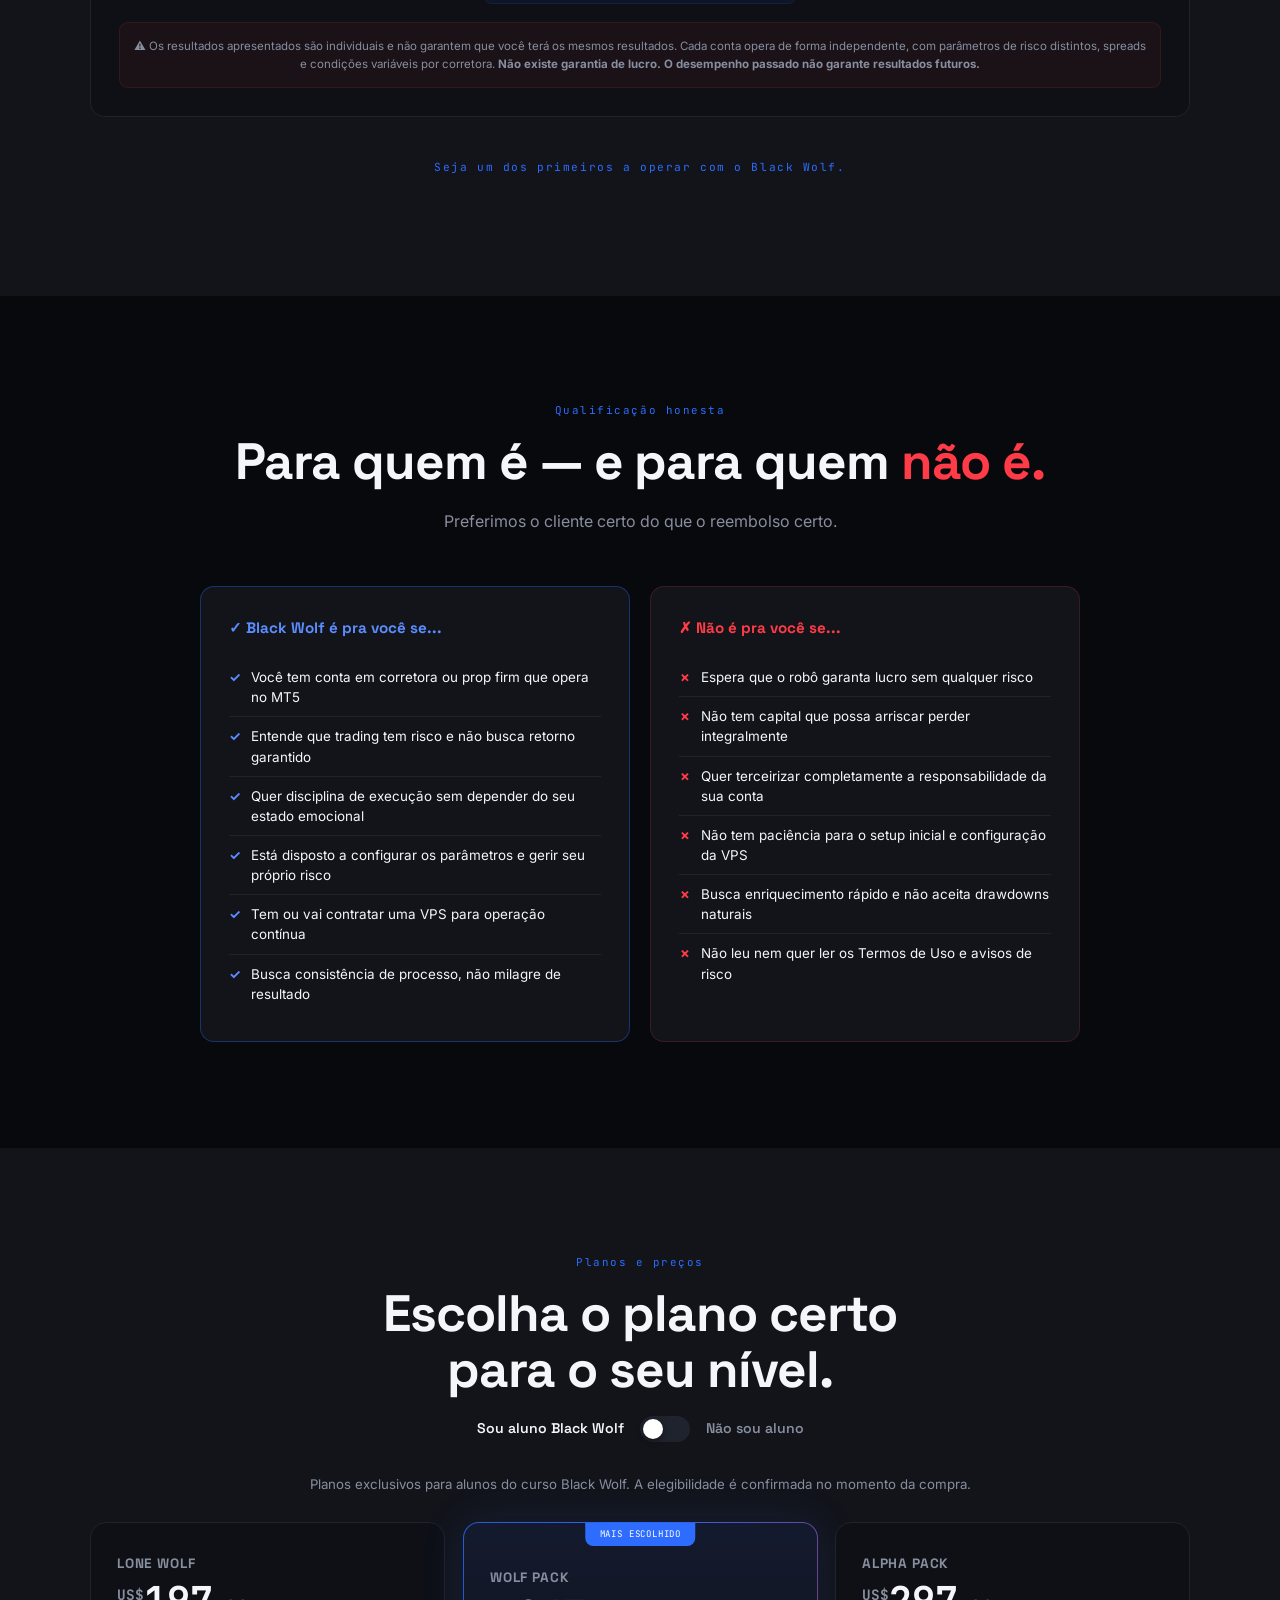
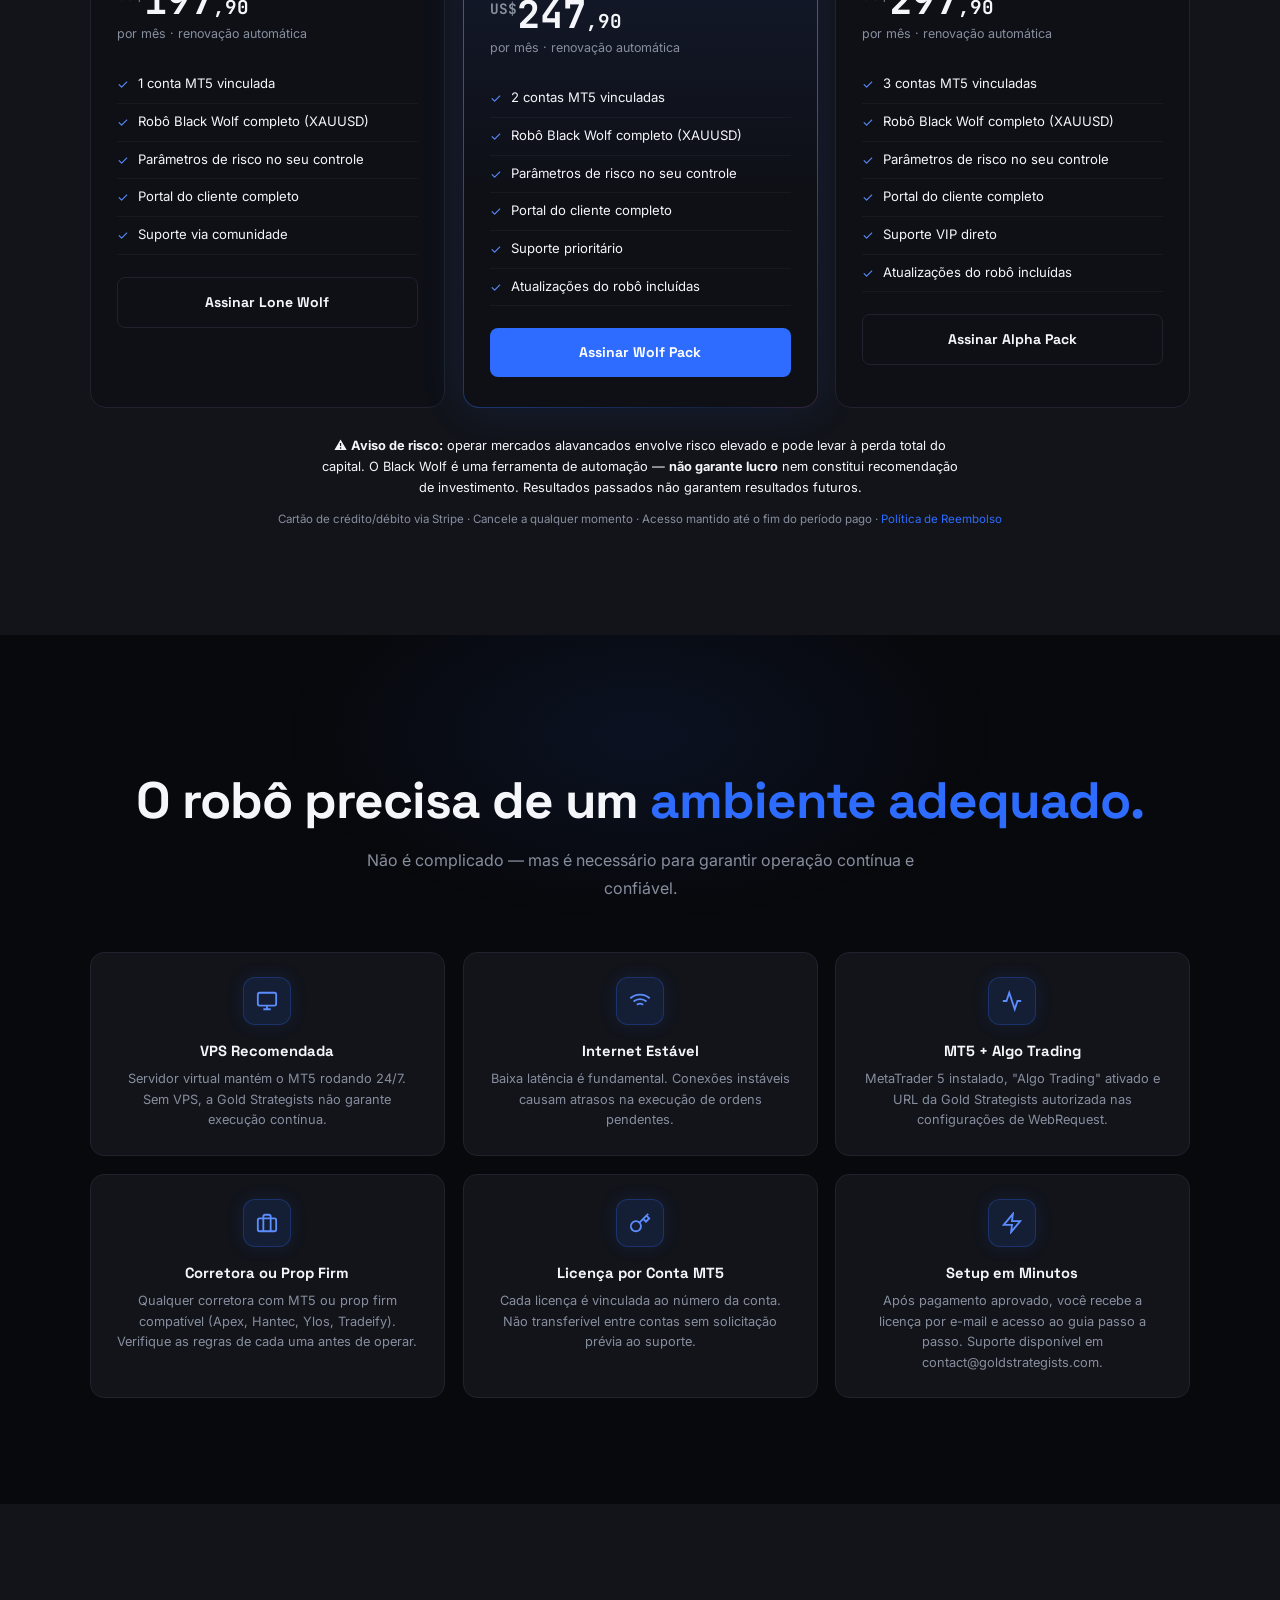
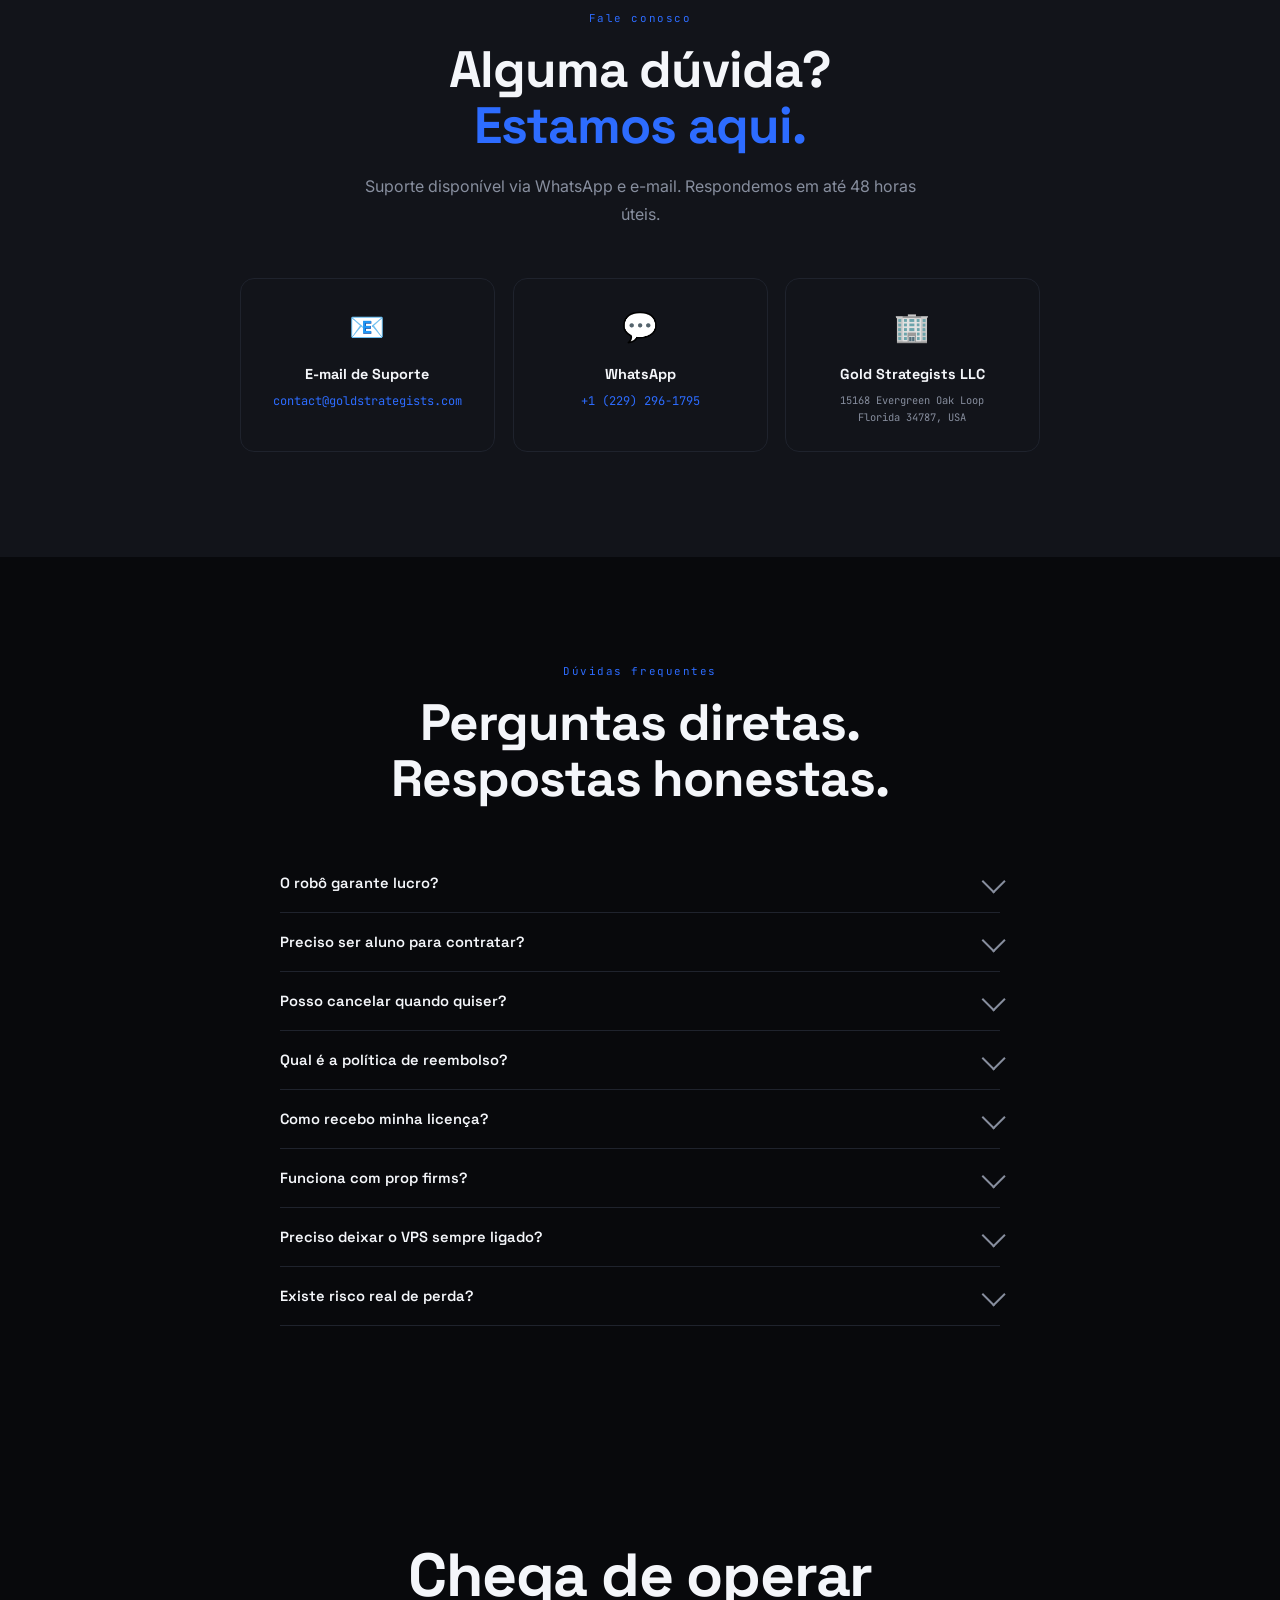
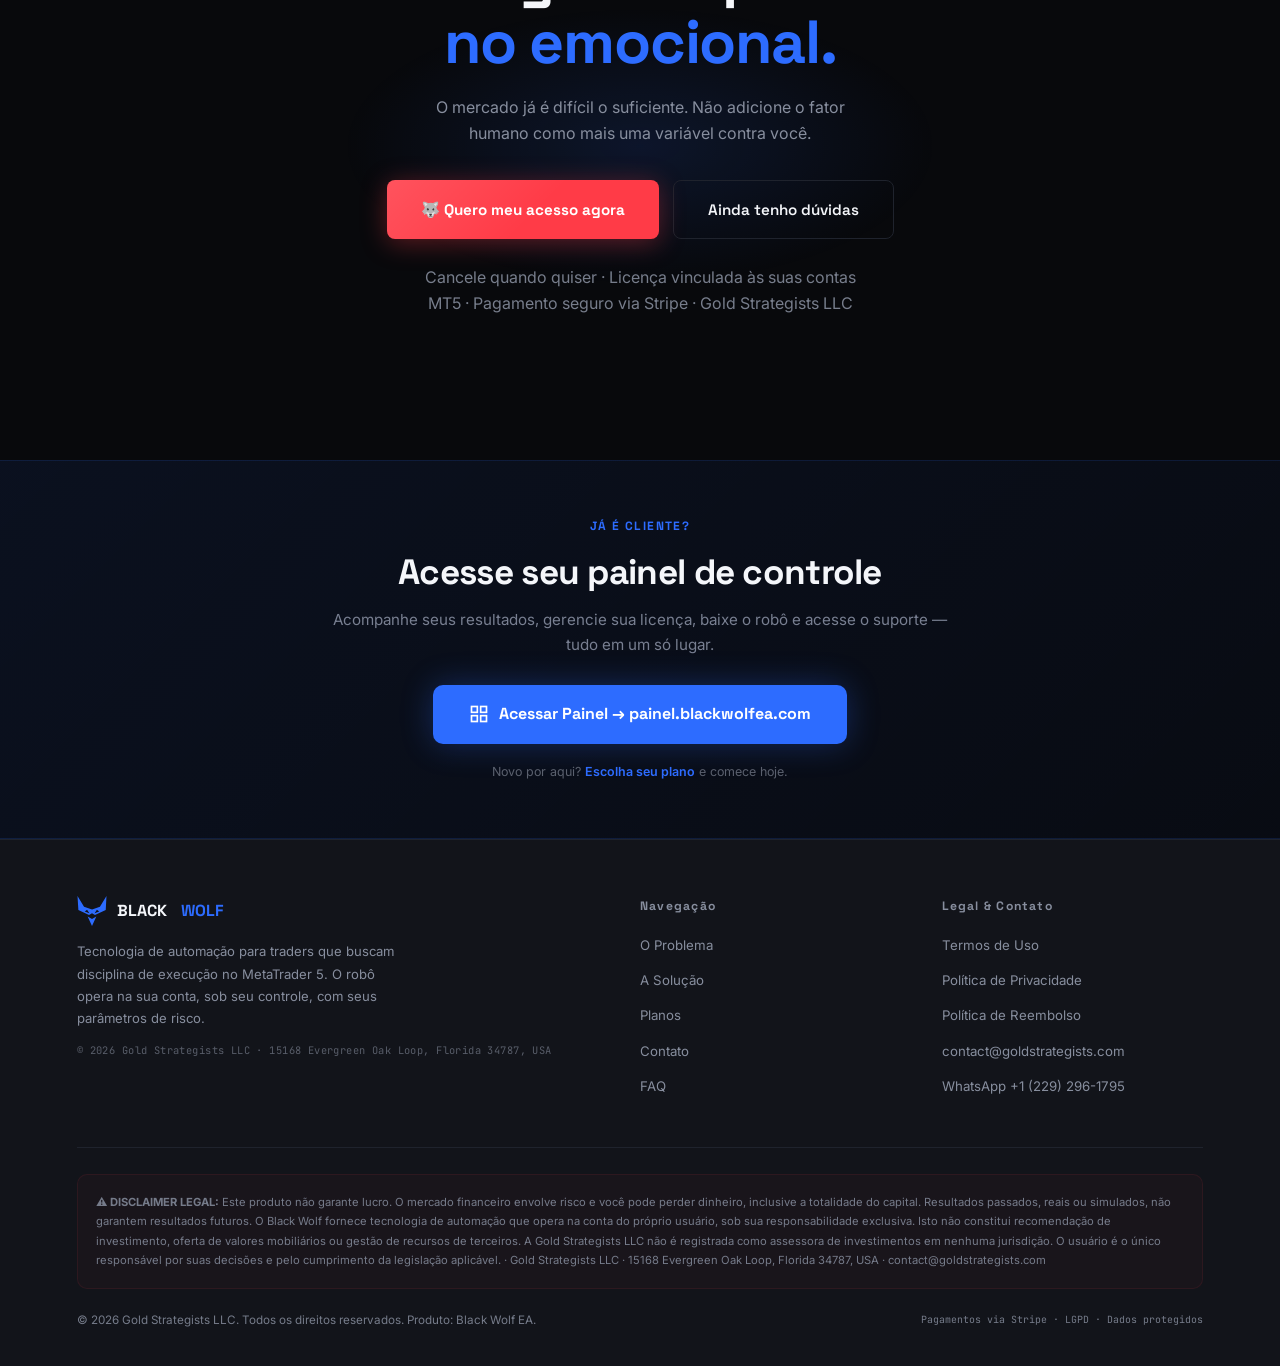
==== commit 891525d2: "afiliados (Tolt): adiciona script de rastreio + client_reference_id nos Payment Links - Insere o scr" ====
--- a/index.html
+++ b/index.html
@@ -484,6 +484,8 @@
   .anim{opacity:1!important;transform:none!important}
 }
 </style>
+<!-- Tolt: rastreio de afiliados -->
+<script async src="https://files.tlt-cdn.com/tlt.js" data-tolt="pk_YEyi2U8ArD2SR3zBApLDrYE1"></script>
 </head>
 <body>
 
@@ -1666,5 +1668,26 @@
   }
 })();
 </script>
+<!-- Tolt: anexa a indicação (client_reference_id) aos links de compra da Stripe (Payment Links) -->
+<script>
+(function(){
+  function withRef(base){
+    var ref = window.tolt_referral;
+    if(!ref) return base;
+    return base + (base.indexOf('?') > -1 ? '&' : '?') + 'client_reference_id=' + encodeURIComponent(ref);
+  }
+  function wire(){
+    var links = document.querySelectorAll('a[href^="https://buy.stripe.com/"]');
+    for (var i = 0; i < links.length; i++) {
+      (function(a){
+        var base = a.getAttribute('href').split('?')[0].split('#')[0];
+        a.addEventListener('click', function(){ a.href = withRef(base); }, false);
+      })(links[i]);
+    }
+  }
+  if (document.readyState !== 'loading') wire();
+  else document.addEventListener('DOMContentLoaded', wire);
+})();
+</script>
 </body>
 </html>
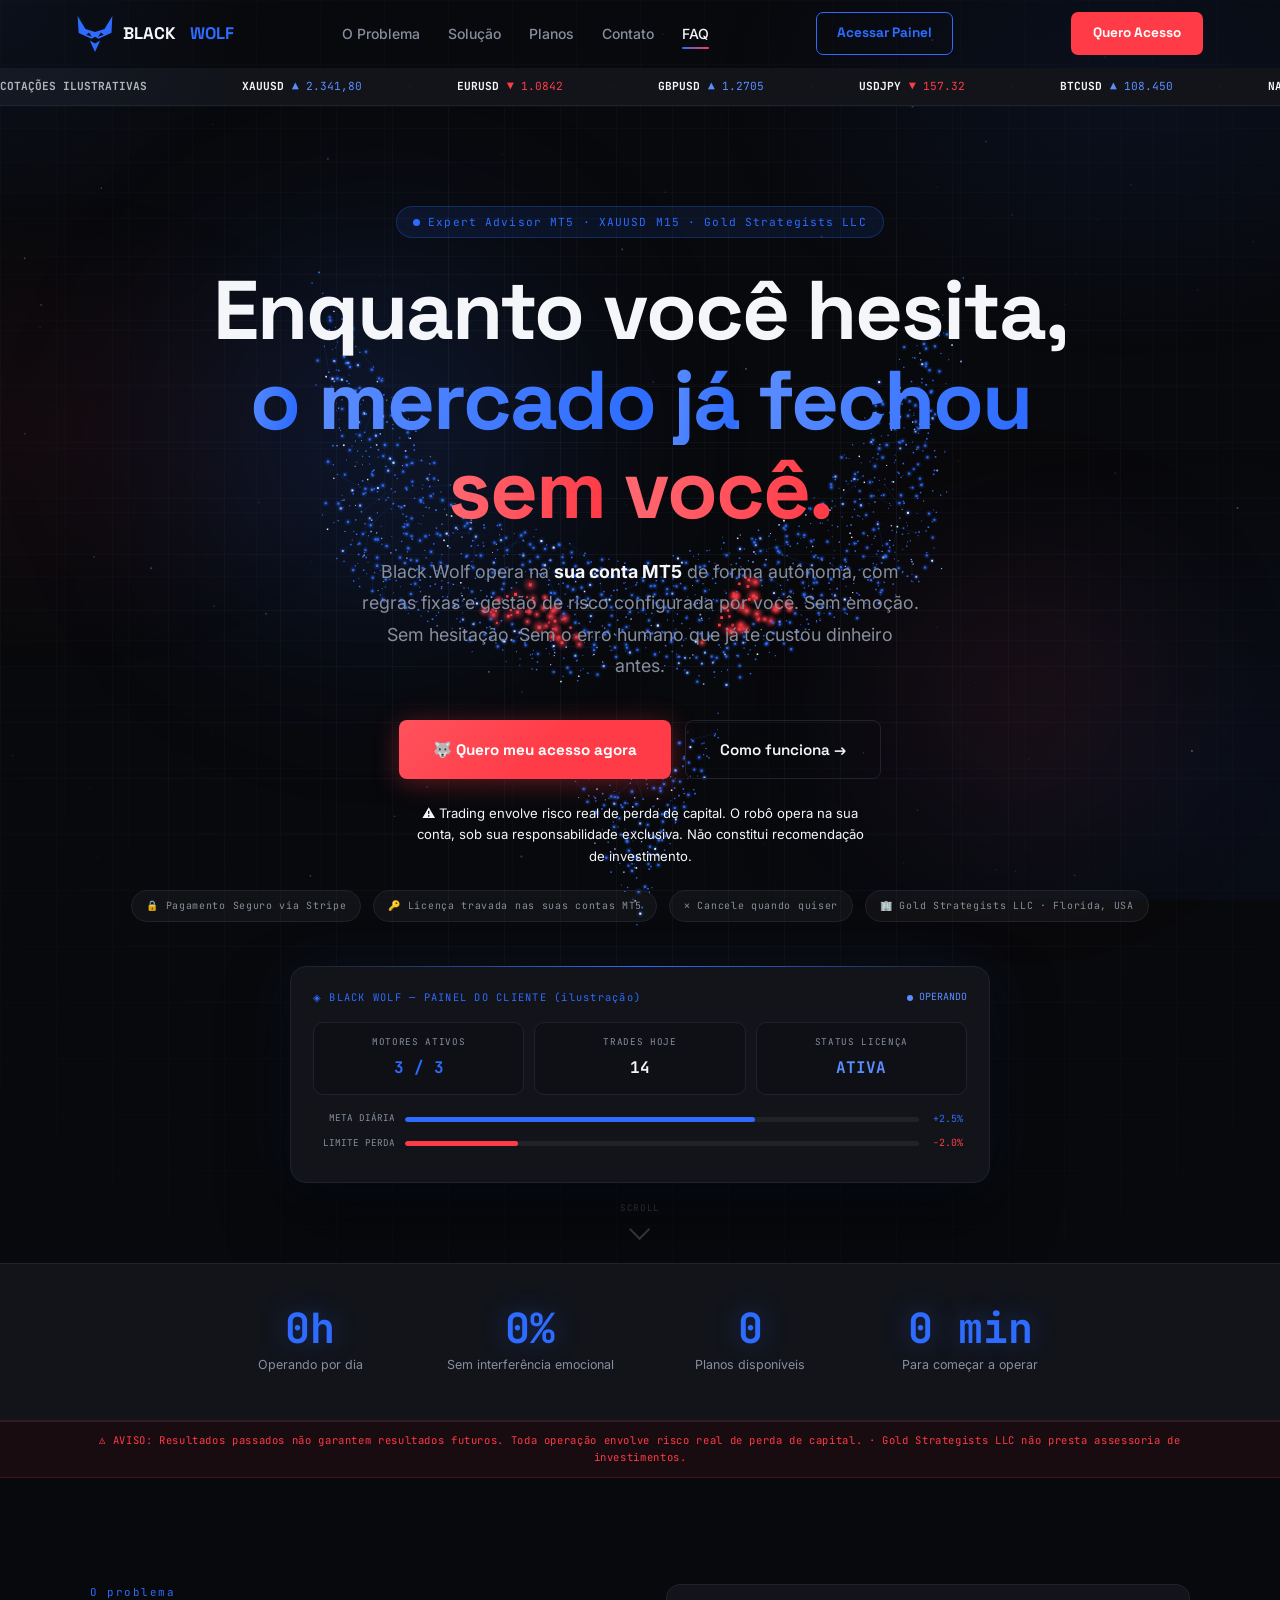
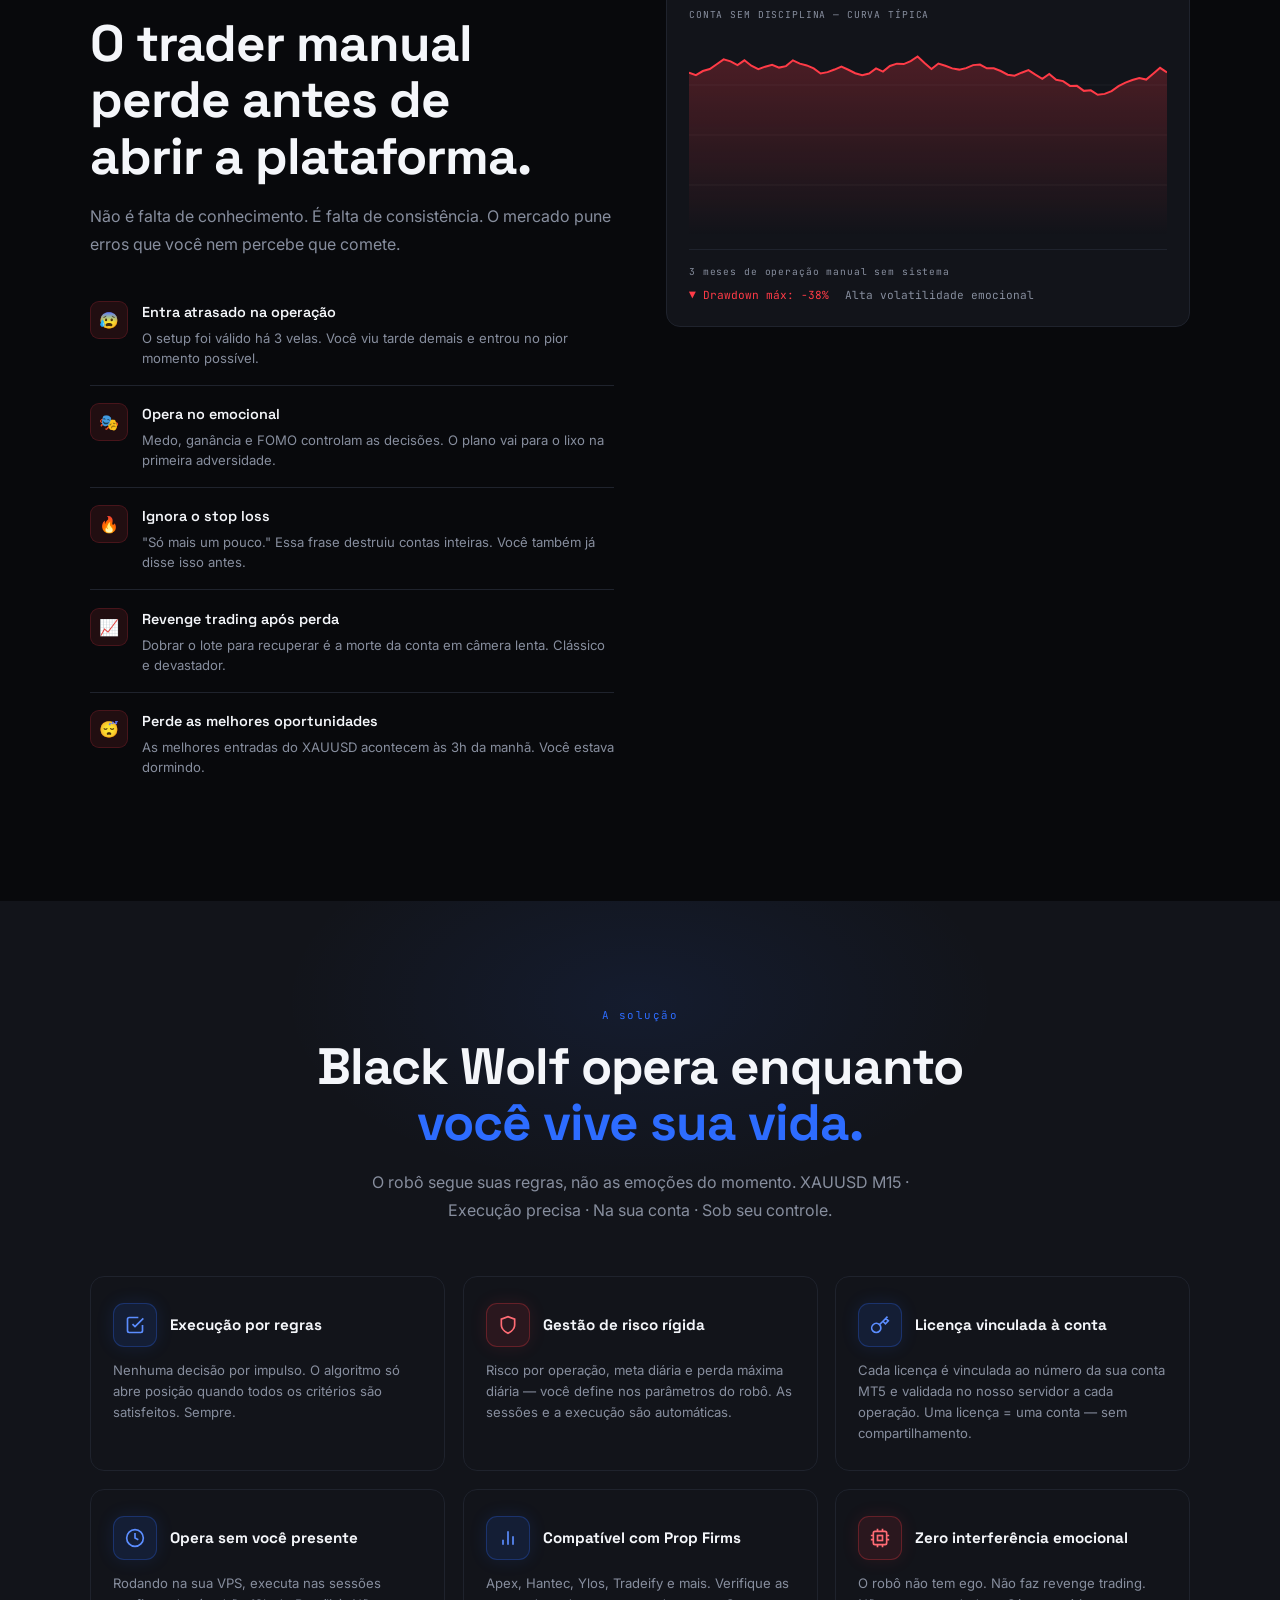
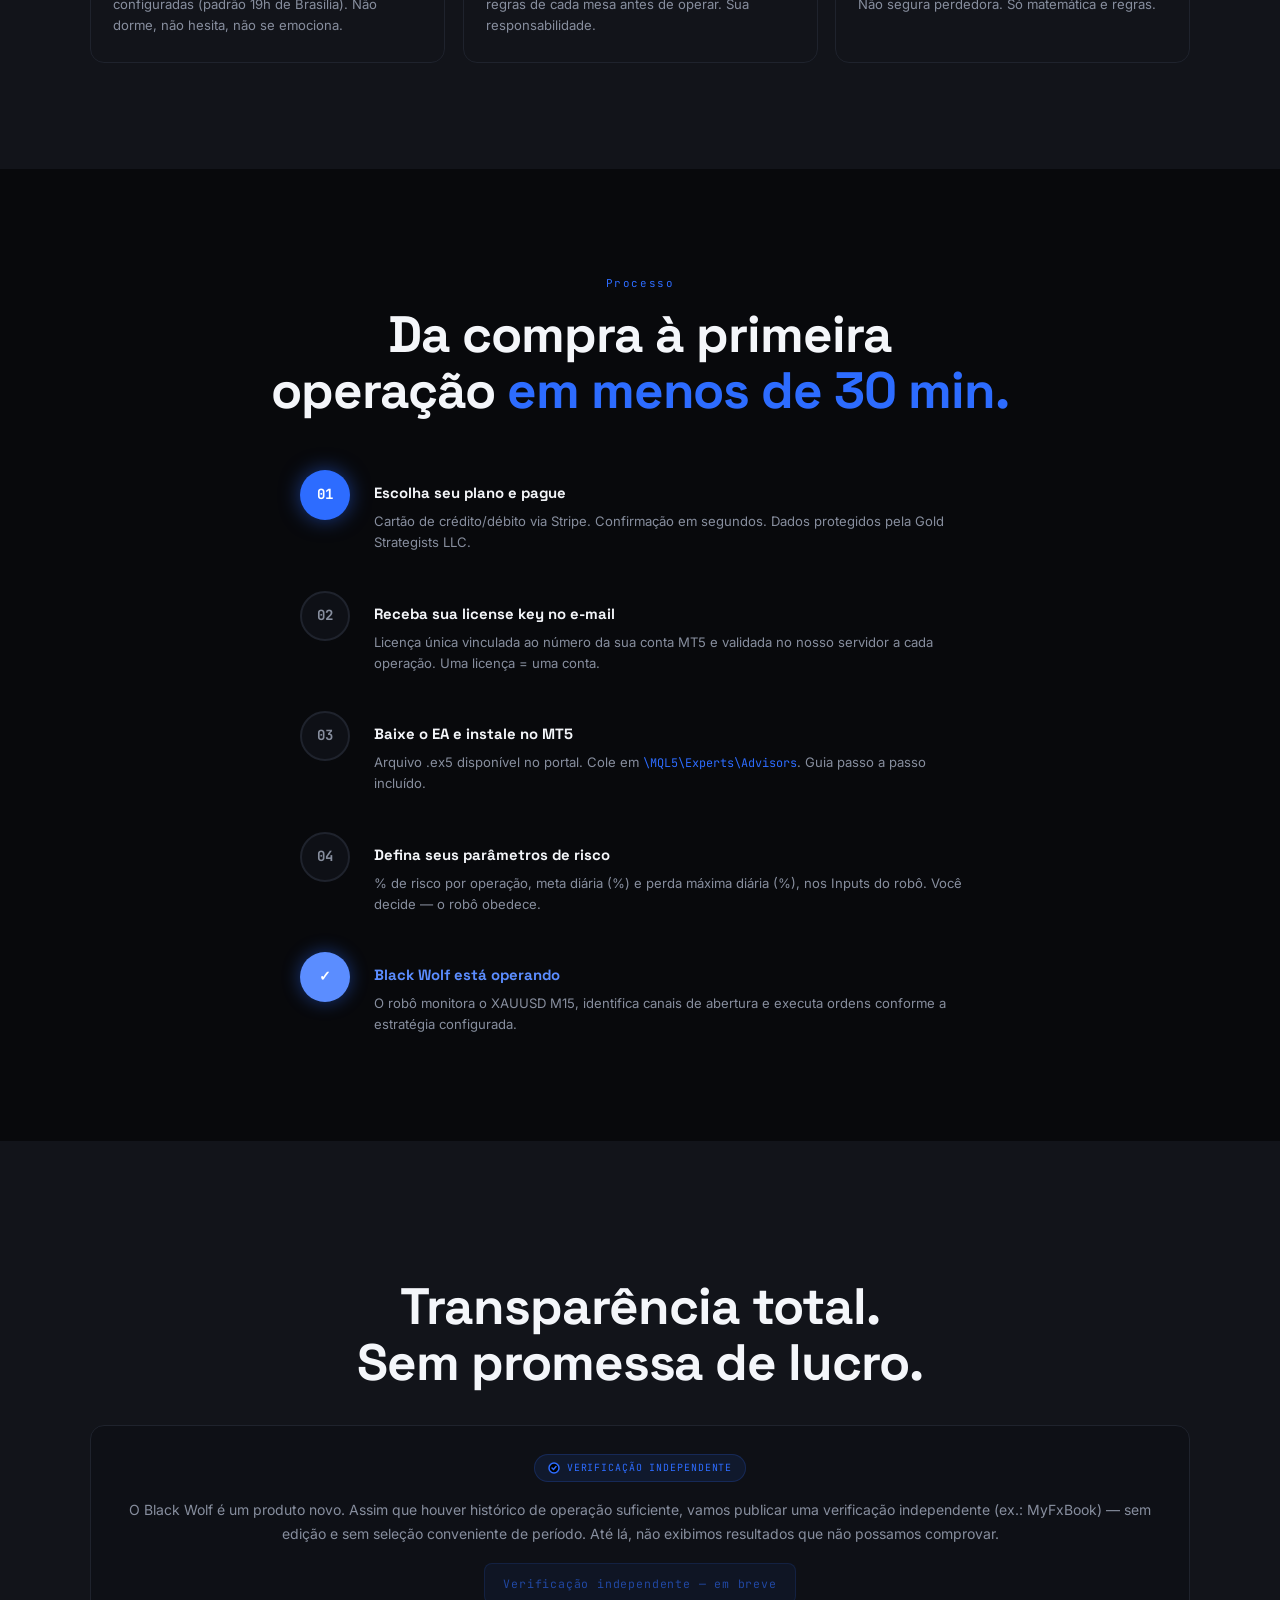
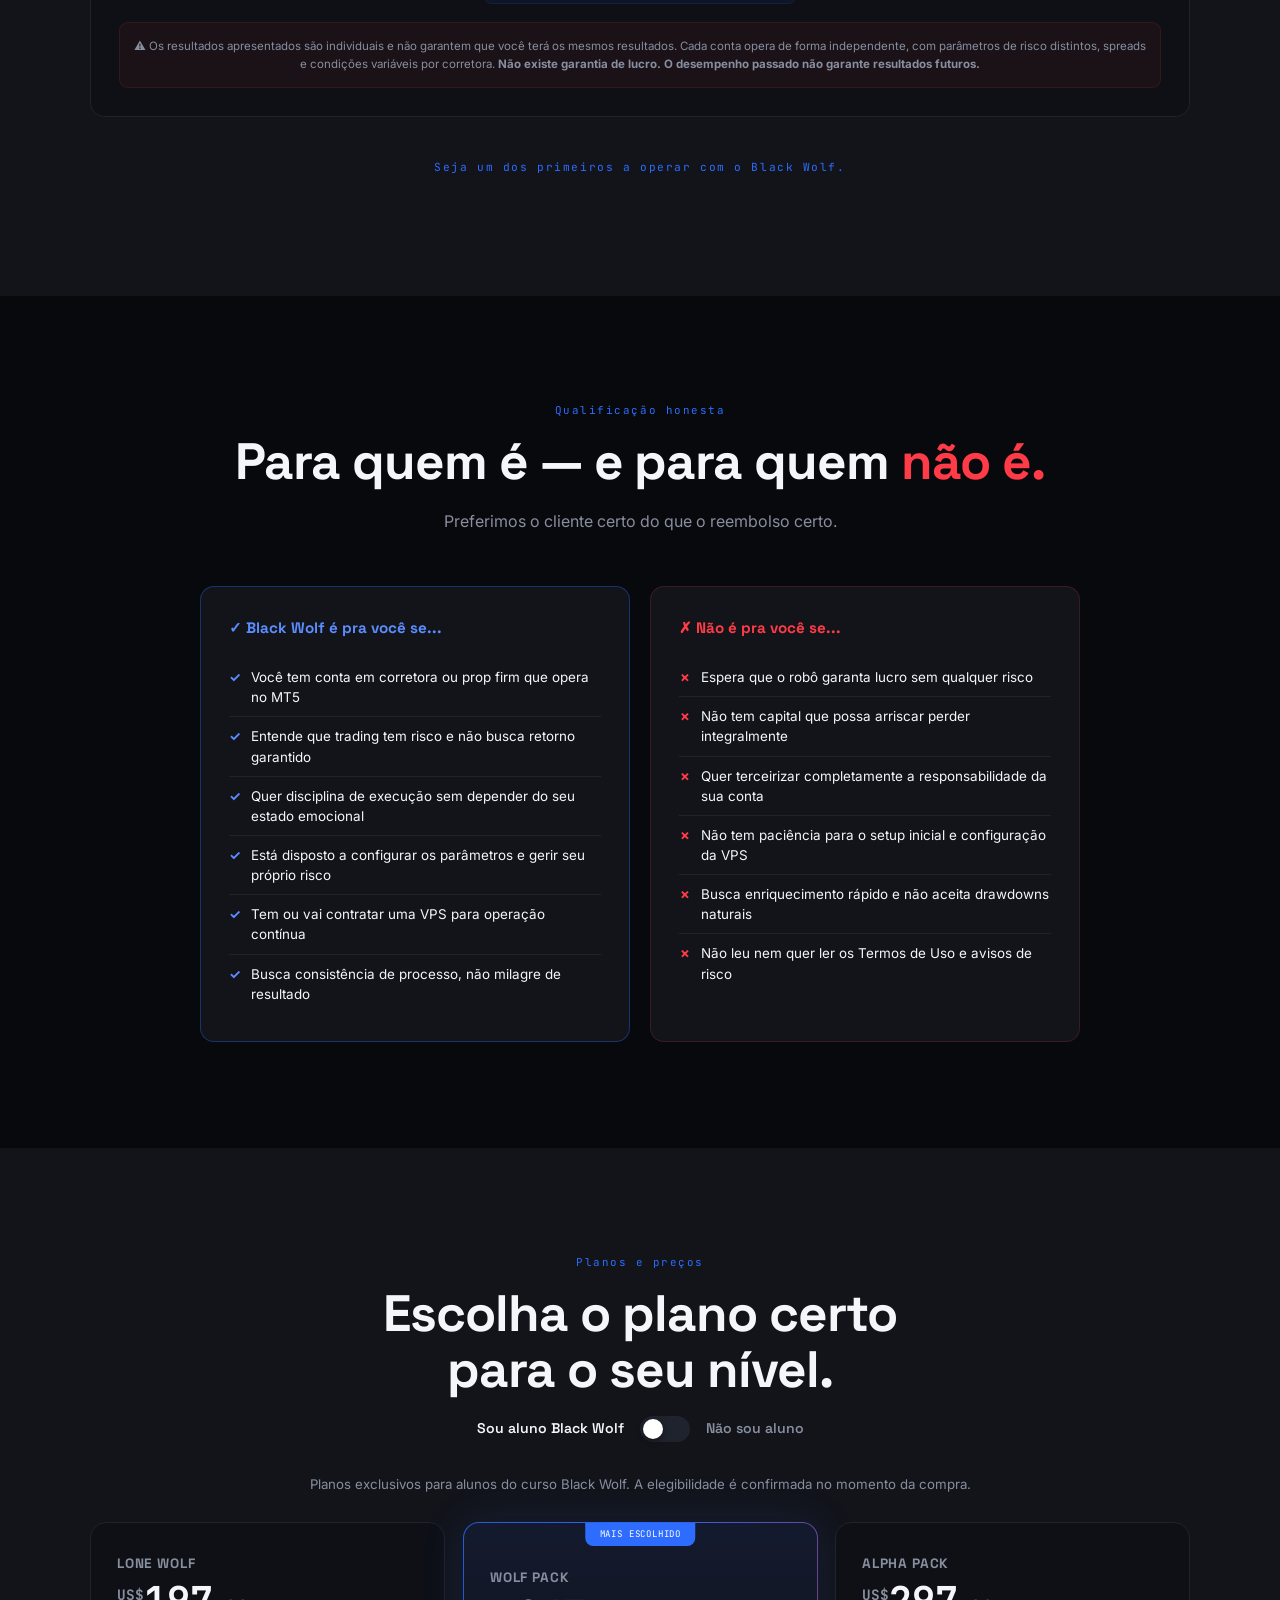
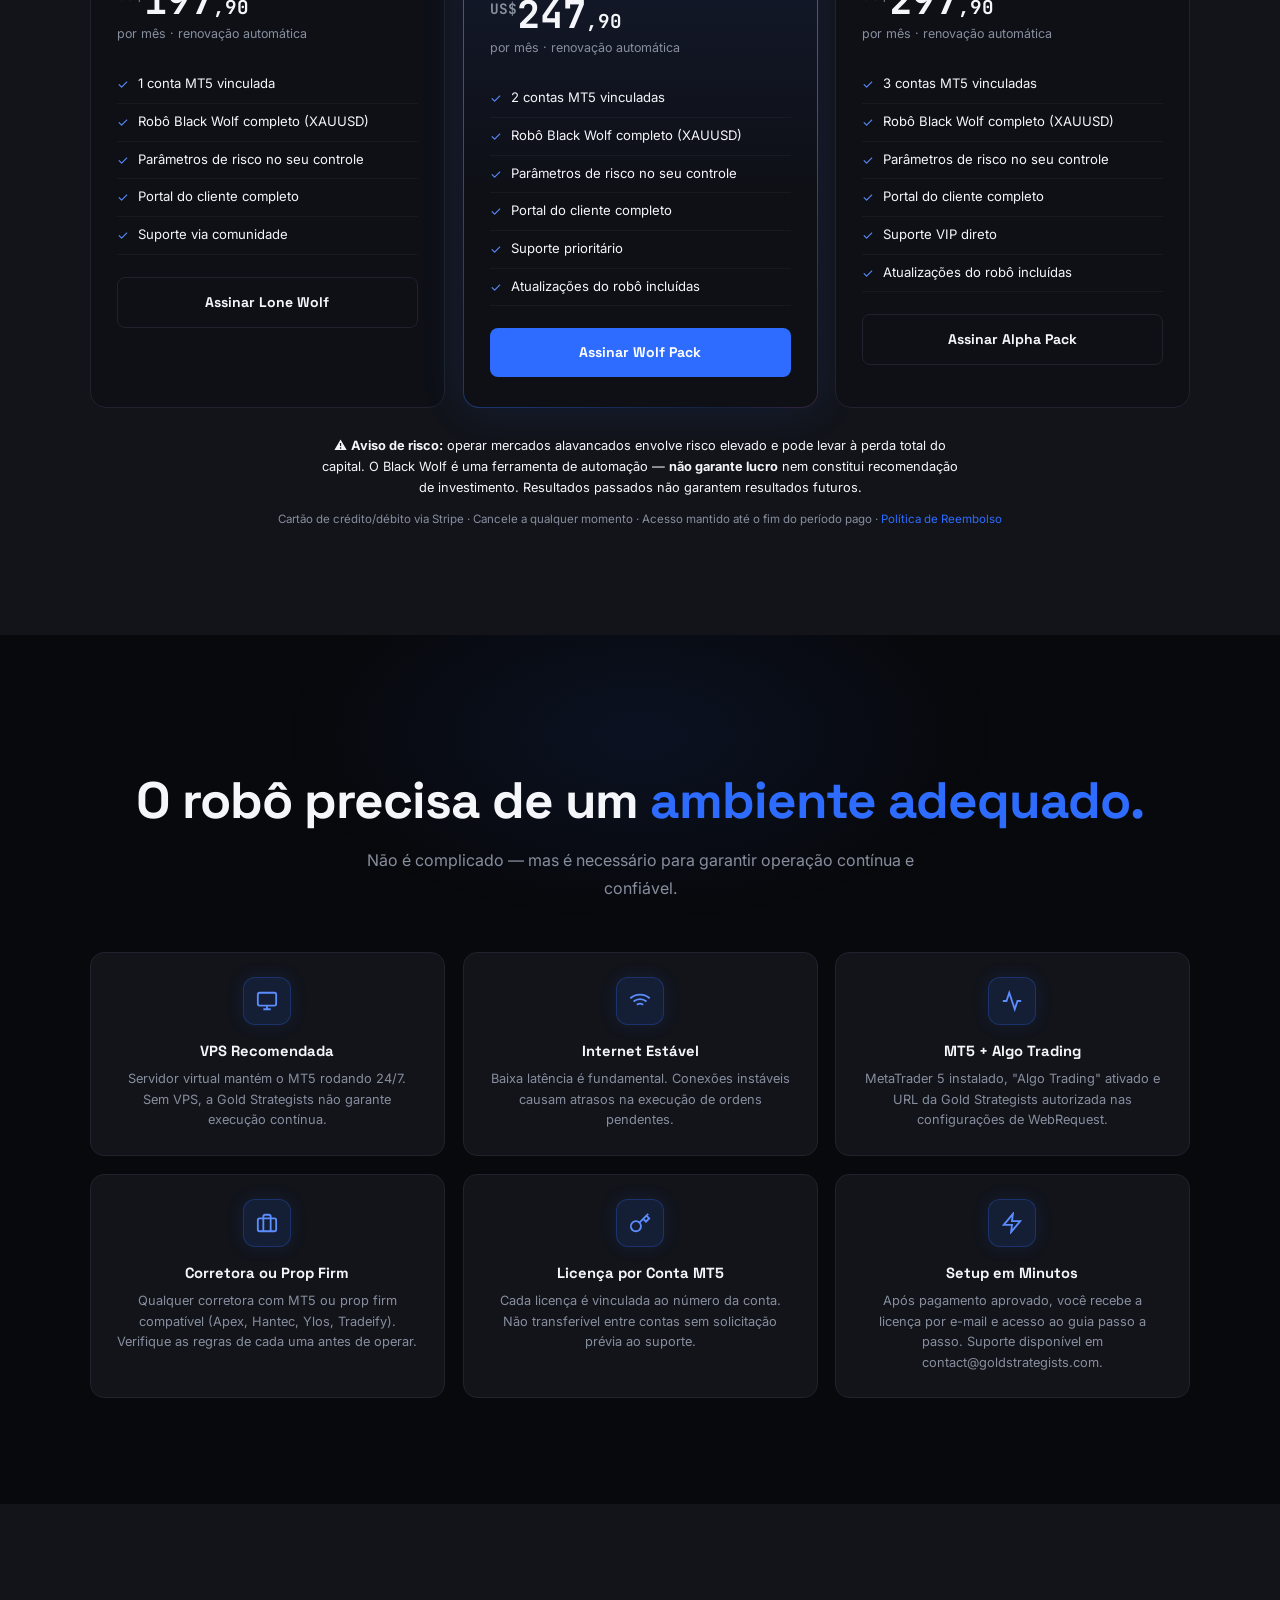
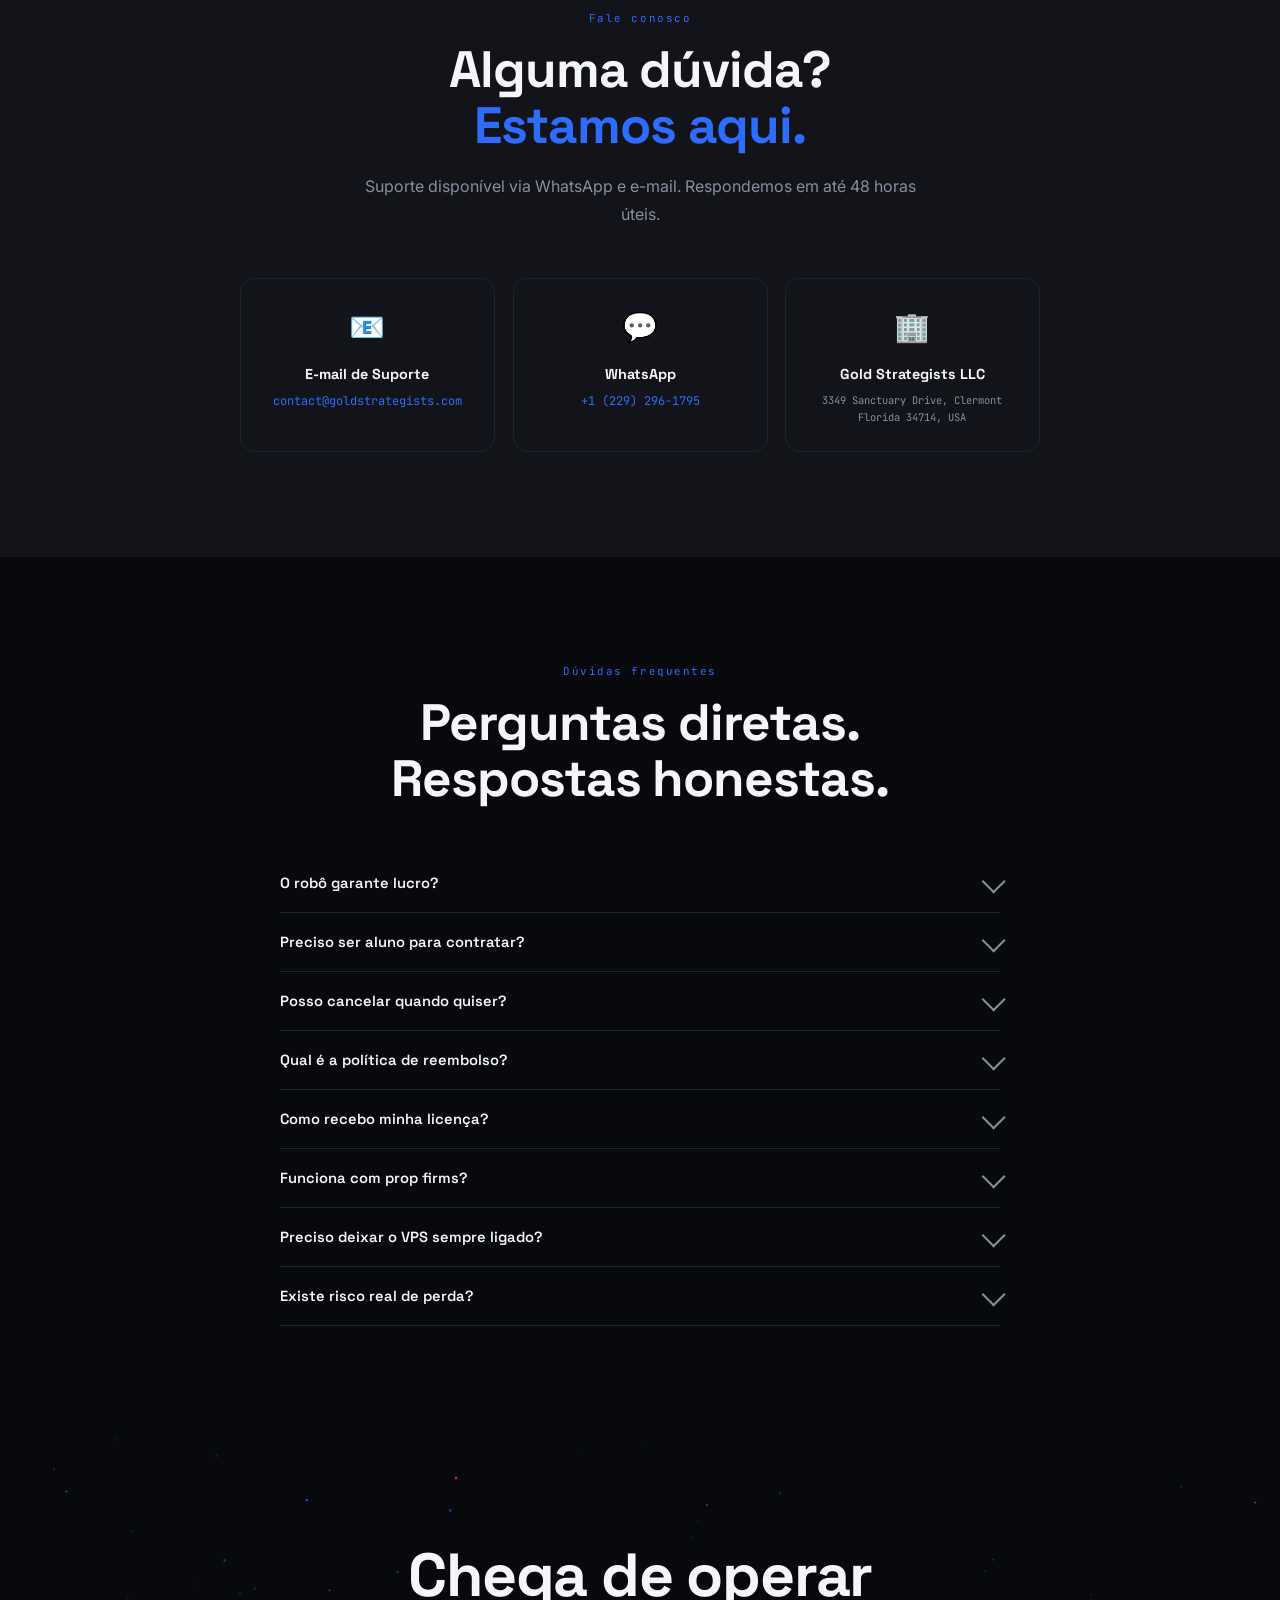
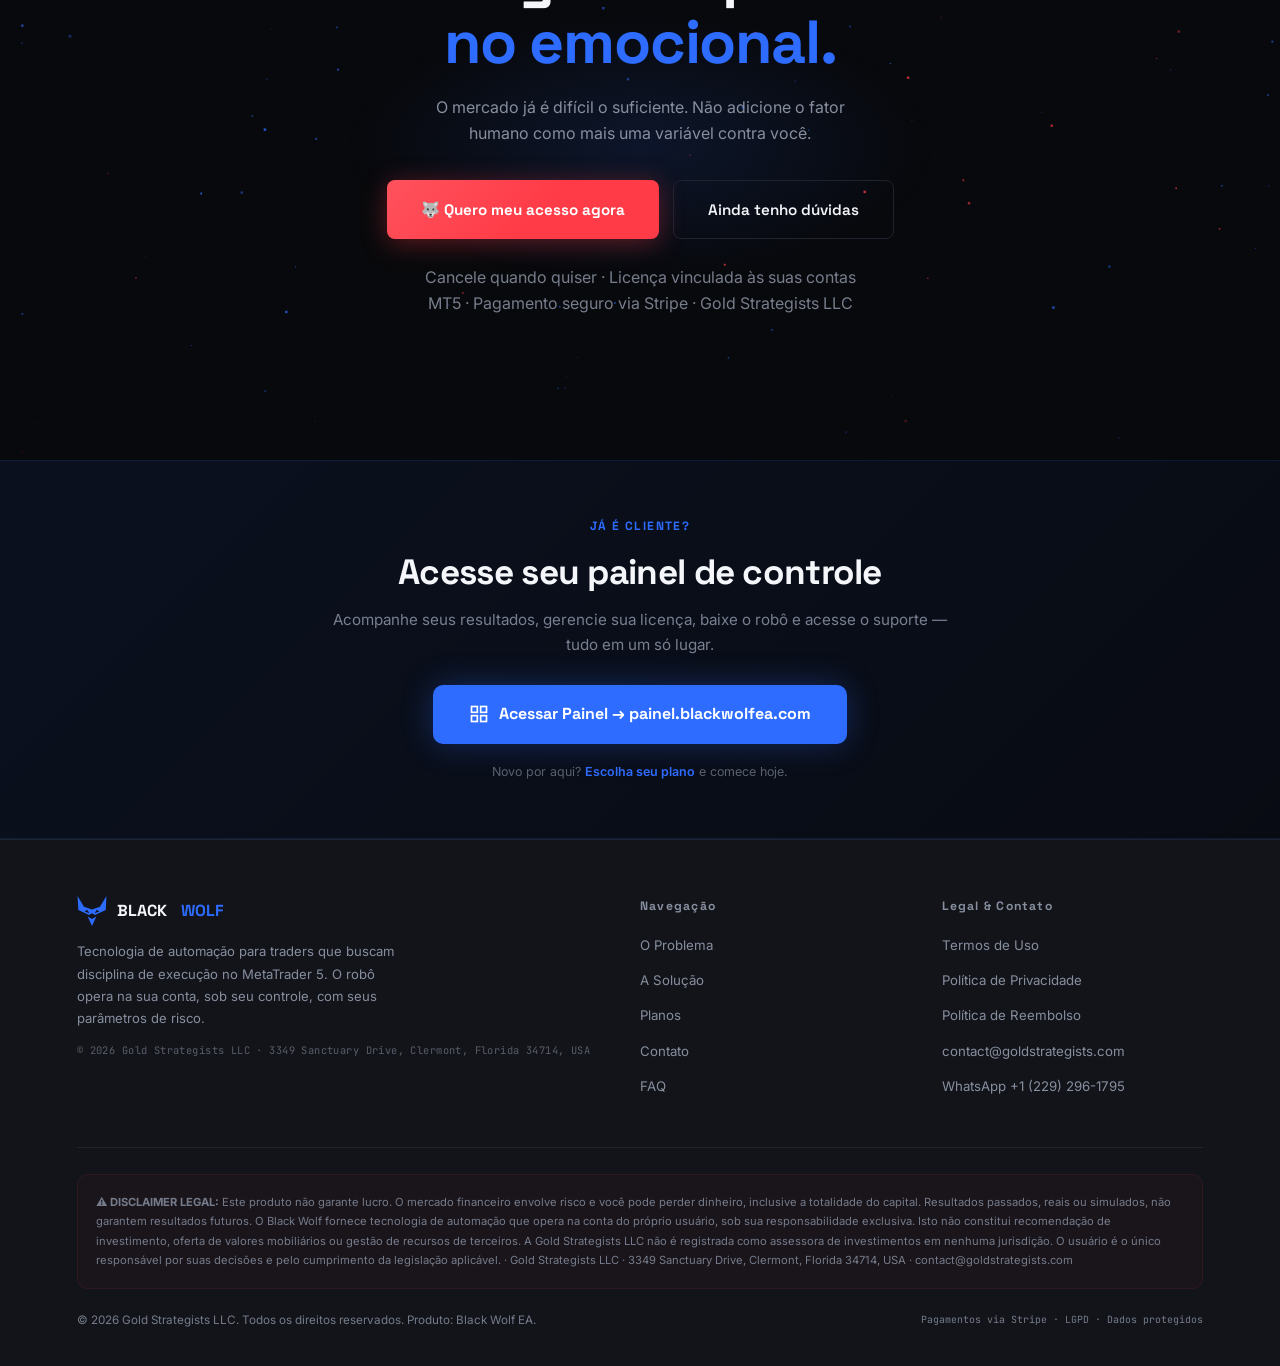
==== commit 61be4f91: "endereço novo da empresa + página de Termos de Afiliados - Atualiza o endereço em todo o site (conta" ====
--- a/index.html
+++ b/index.html
@@ -840,7 +840,7 @@
       <div class="contact-card anim">
         <div class="contact-icon">🏢</div>
         <div class="contact-t">Gold Strategists LLC</div>
-        <div class="contact-v" style="font-size:.65rem;color:var(--muted)">15168 Evergreen Oak Loop<br>Florida 34787, USA</div>
+        <div class="contact-v" style="font-size:.65rem;color:var(--muted)">3349 Sanctuary Drive, Clermont<br>Florida 34714, USA</div>
       </div>
     </div>
   </div>
@@ -890,7 +890,7 @@
     <div class="legal-body">
       <p><strong>LEIA ATENTAMENTE ANTES DE INSTALAR, ATIVAR OU UTILIZAR O SOFTWARE. AO INSTALAR OU UTILIZAR O EXPERT ADVISOR, VOCÊ CONCORDA INTEGRALMENTE COM ESTES TERMOS.</strong></p>
       <h2>1. DEFINIÇÕES</h2>
-      <p><strong>Gold Strategists</strong> ou <strong>Empresa</strong>: Gold Strategists LLC, registrada no Estado da Flórida, EUA, com endereço em 15168 Evergreen Oak Loop, Florida 34787, USA.</p>
+      <p><strong>Gold Strategists</strong> ou <strong>Empresa</strong>: Gold Strategists LLC, registrada no Estado da Flórida, EUA, com endereço em 3349 Sanctuary Drive, Clermont, Florida 34714, USA.</p>
       <p><strong>Expert Advisor / EA / Software</strong>: o programa de automação Black Wolf para MetaTrader 5, que executa estratégia de trading no XAUUSD no timeframe M15, com identificação de canais de preço e colocação automática de ordens pendentes.</p>
       <p><strong>Usuário / Licenciado</strong>: qualquer pessoa física ou jurídica que adquira, instale, ative ou utilize o Software.</p>
       <p><strong>Prop Firm</strong>: empresa de trading proprietário incluindo, mas não se limitando a, Apex Trader Funding, Hantec Markets, Ylos Trading Funding e Tradeify.</p>
@@ -918,7 +918,7 @@
       <h2>10. LEI APLICÁVEL E FORO</h2>
       <p>Estes Termos são regidos pelas leis do Estado da Flórida, EUA. Disputas serão submetidas à arbitragem vinculante administrada pela American Arbitration Association (AAA), com sede em Orange County, Flórida.</p>
       <h2>11. CONTATO</h2>
-      <p>Gold Strategists LLC · 15168 Evergreen Oak Loop, Florida 34787, USA · E-mail: contact@goldstrategists.com · WhatsApp: +1 (229) 296-1795</p>
+      <p>Gold Strategists LLC · 3349 Sanctuary Drive, Clermont, Florida 34714, USA · E-mail: contact@goldstrategists.com · WhatsApp: +1 (229) 296-1795</p>
       <p style="margin-top:24px;font-size:.75rem;opacity:.7">Versão 1.0 — Junho de 2026 · © 2026 Gold Strategists LLC. Todos os direitos reservados.</p>
     </div>
   </div>
@@ -932,7 +932,7 @@
     <span class="legal-meta">Expert Advisor Black Wolf · Última atualização: junho de 2026</span>
     <div class="legal-body">
       <h2>1. CONTROLADOR DOS DADOS</h2>
-      <p>Gold Strategists LLC, 15168 Evergreen Oak Loop, Florida 34787, USA. O Software (EA instalado no MT5) opera localmente no computador ou servidor do Usuário e NÃO transmite dados de trading, credenciais ou informações financeiras para servidores da Gold Strategists.</p>
+      <p>Gold Strategists LLC, 3349 Sanctuary Drive, Clermont, Florida 34714, USA. O Software (EA instalado no MT5) opera localmente no computador ou servidor do Usuário e NÃO transmite dados de trading, credenciais ou informações financeiras para servidores da Gold Strategists.</p>
       <h2>2. DADOS COLETADOS</h2>
       <p><strong>Na compra:</strong> nome completo, e-mail, país/cidade, dados de pagamento (processados pela plataforma de pagamento, não armazenados pela Gold Strategists), número do pedido, data da transação e endereço IP.</p>
       <p><strong>No suporte:</strong> nome, e-mail, descrição do problema, capturas de tela fornecidas voluntariamente e histórico de comunicações.</p>
@@ -953,7 +953,7 @@
       <h2>9. MENORES DE IDADE</h2>
       <p>O Software não é destinado a menores de 18 anos. Dados de menores não serão coletados intencionalmente.</p>
       <h2>10. CONTATO PARA QUESTÕES DE PRIVACIDADE</h2>
-      <p>Gold Strategists LLC · 15168 Evergreen Oak Loop, Florida 34787, USA · E-mail: contact@goldstrategists.com · WhatsApp: +1 (229) 296-1795 · Prazo de resposta: até 30 dias corridos.</p>
+      <p>Gold Strategists LLC · 3349 Sanctuary Drive, Clermont, Florida 34714, USA · E-mail: contact@goldstrategists.com · WhatsApp: +1 (229) 296-1795 · Prazo de resposta: até 30 dias corridos.</p>
       <p style="margin-top:24px;font-size:.75rem;opacity:.7">Versão 1.0 — Junho de 2026 · © 2026 Gold Strategists LLC. Todos os direitos reservados.</p>
     </div>
   </div>
@@ -1005,7 +1005,7 @@
         BLACK <span class="accent">&nbsp;WOLF</span>
       </div>
       <p>Tecnologia de automação para traders que buscam disciplina de execução no MetaTrader 5. O robô opera na sua conta, sob seu controle, com seus parâmetros de risco.</p>
-      <div class="f-gs">© 2026 Gold Strategists LLC · 15168 Evergreen Oak Loop, Florida 34787, USA</div>
+      <div class="f-gs">© 2026 Gold Strategists LLC · 3349 Sanctuary Drive, Clermont, Florida 34714, USA</div>
     </div>
     <div>
       <div class="f-ctitle">Navegação</div>
@@ -1029,7 +1029,7 @@
     </div>
   </div>
   <div class="f-div"></div>
-  <div class="f-disc"><strong>⚠️ DISCLAIMER LEGAL:</strong> Este produto não garante lucro. O mercado financeiro envolve risco e você pode perder dinheiro, inclusive a totalidade do capital. Resultados passados, reais ou simulados, não garantem resultados futuros. O Black Wolf fornece tecnologia de automação que opera na conta do próprio usuário, sob sua responsabilidade exclusiva. Isto não constitui recomendação de investimento, oferta de valores mobiliários ou gestão de recursos de terceiros. A Gold Strategists LLC não é registrada como assessora de investimentos em nenhuma jurisdição. O usuário é o único responsável por suas decisões e pelo cumprimento da legislação aplicável. · Gold Strategists LLC · 15168 Evergreen Oak Loop, Florida 34787, USA · contact@goldstrategists.com</div>
+  <div class="f-disc"><strong>⚠️ DISCLAIMER LEGAL:</strong> Este produto não garante lucro. O mercado financeiro envolve risco e você pode perder dinheiro, inclusive a totalidade do capital. Resultados passados, reais ou simulados, não garantem resultados futuros. O Black Wolf fornece tecnologia de automação que opera na conta do próprio usuário, sob sua responsabilidade exclusiva. Isto não constitui recomendação de investimento, oferta de valores mobiliários ou gestão de recursos de terceiros. A Gold Strategists LLC não é registrada como assessora de investimentos em nenhuma jurisdição. O usuário é o único responsável por suas decisões e pelo cumprimento da legislação aplicável. · Gold Strategists LLC · 3349 Sanctuary Drive, Clermont, Florida 34714, USA · contact@goldstrategists.com</div>
   <div class="f-bot">
     <span>© 2026 Gold Strategists LLC. Todos os direitos reservados. Produto: Black Wolf EA.</span>
     <span style="font-family:var(--fm);font-size:.62rem">Pagamentos via Stripe · LGPD · Dados protegidos</span>
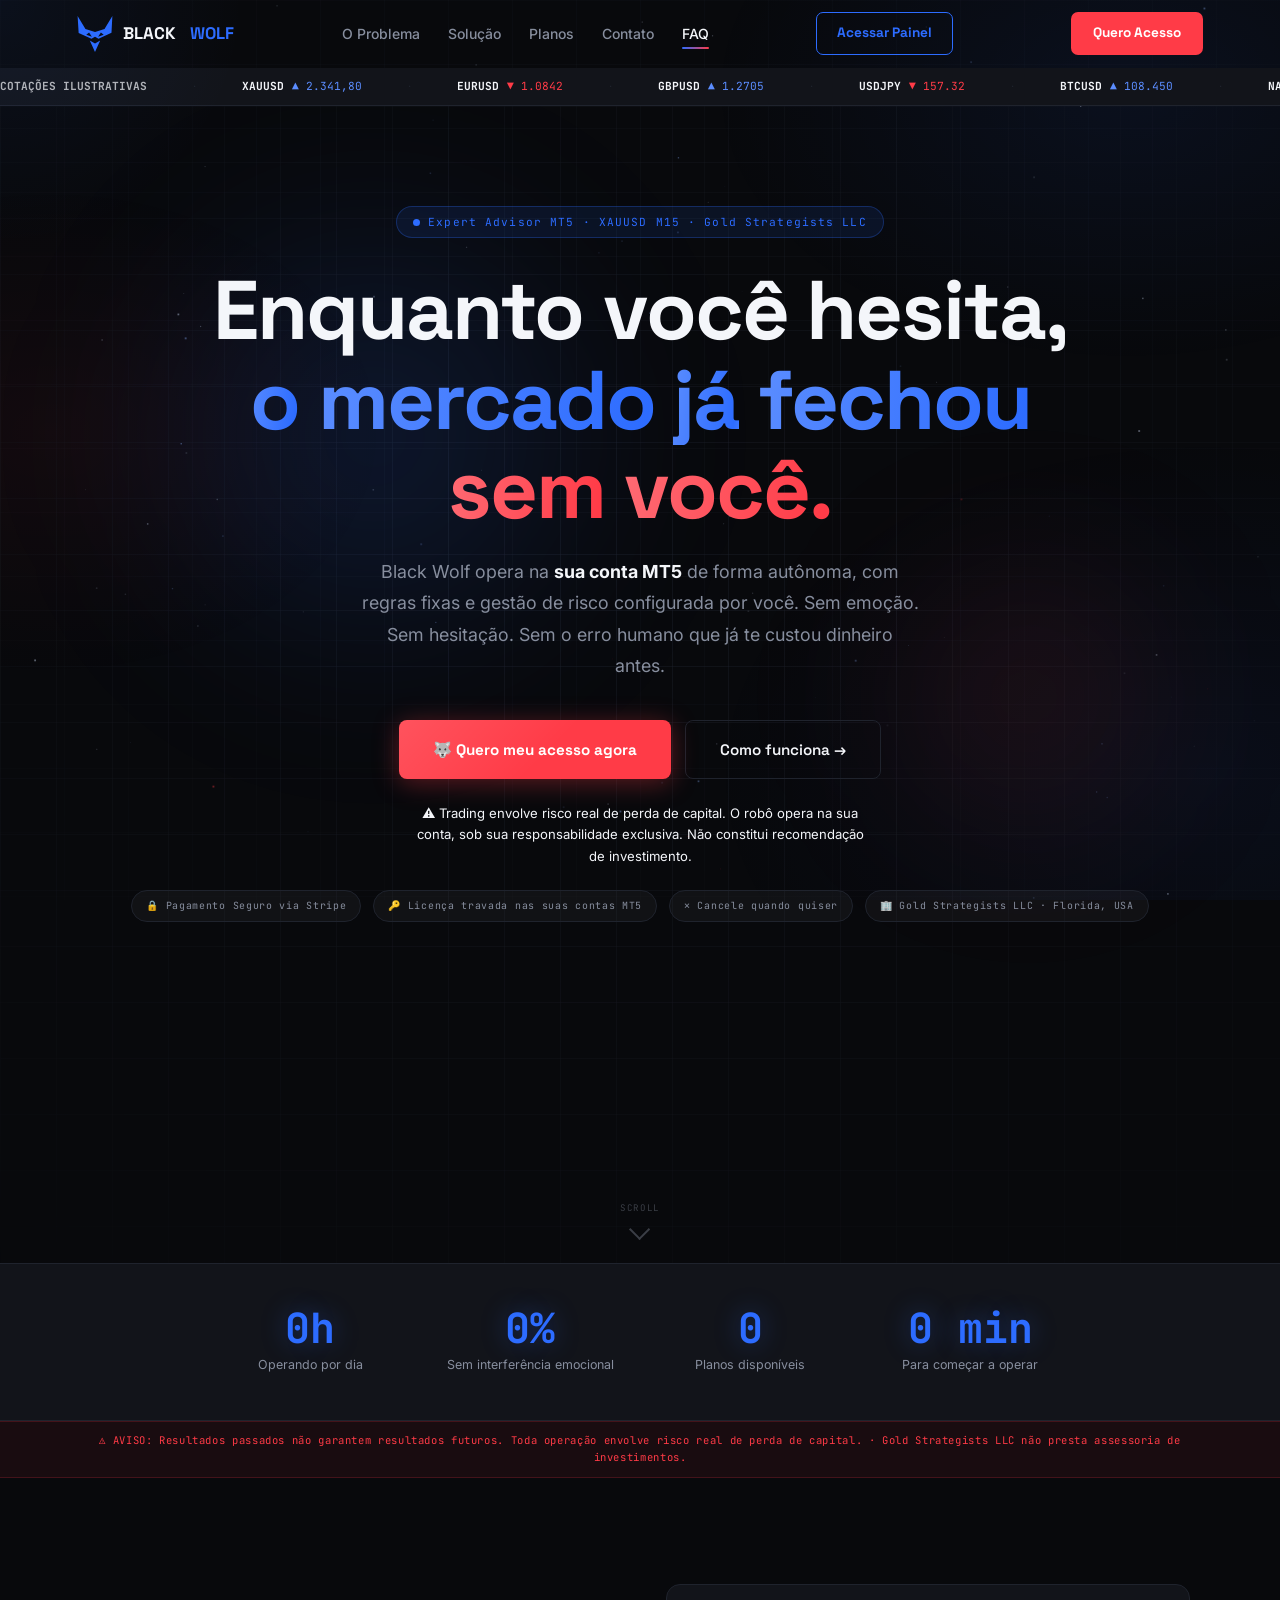
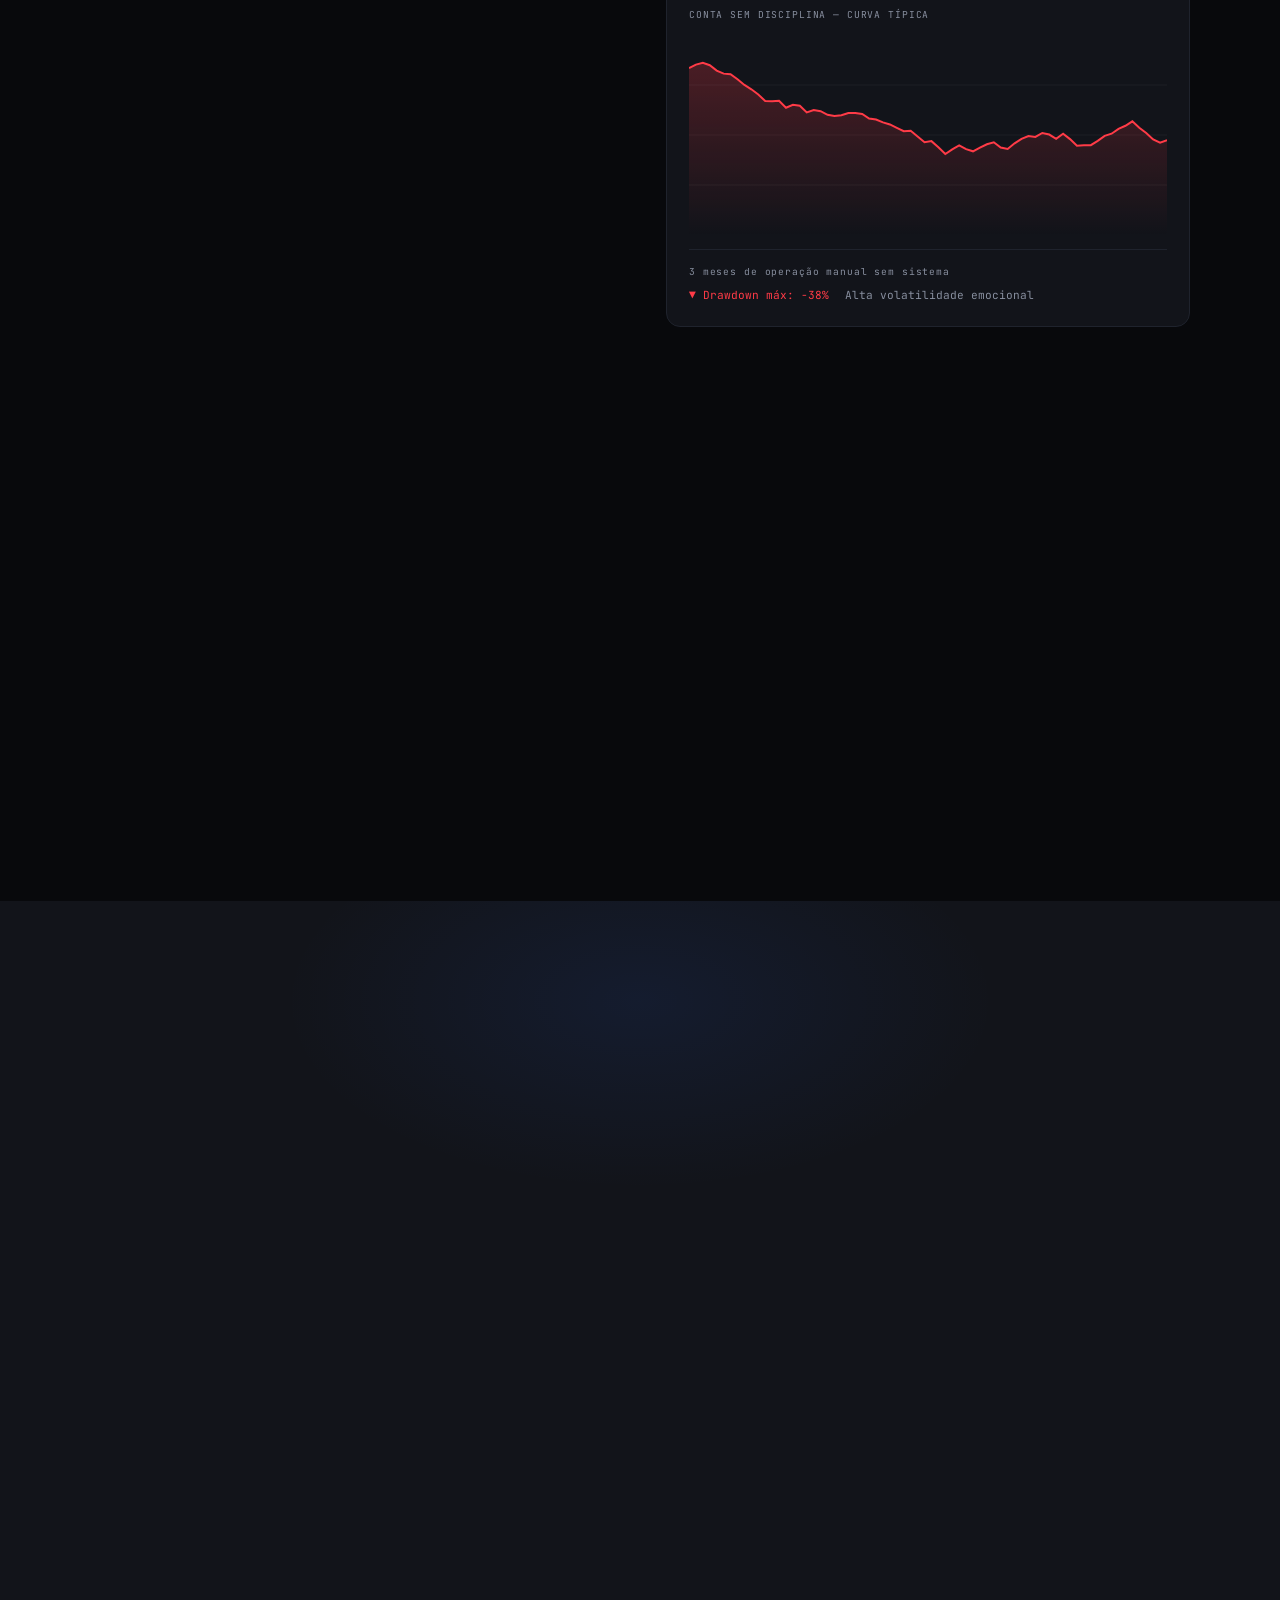
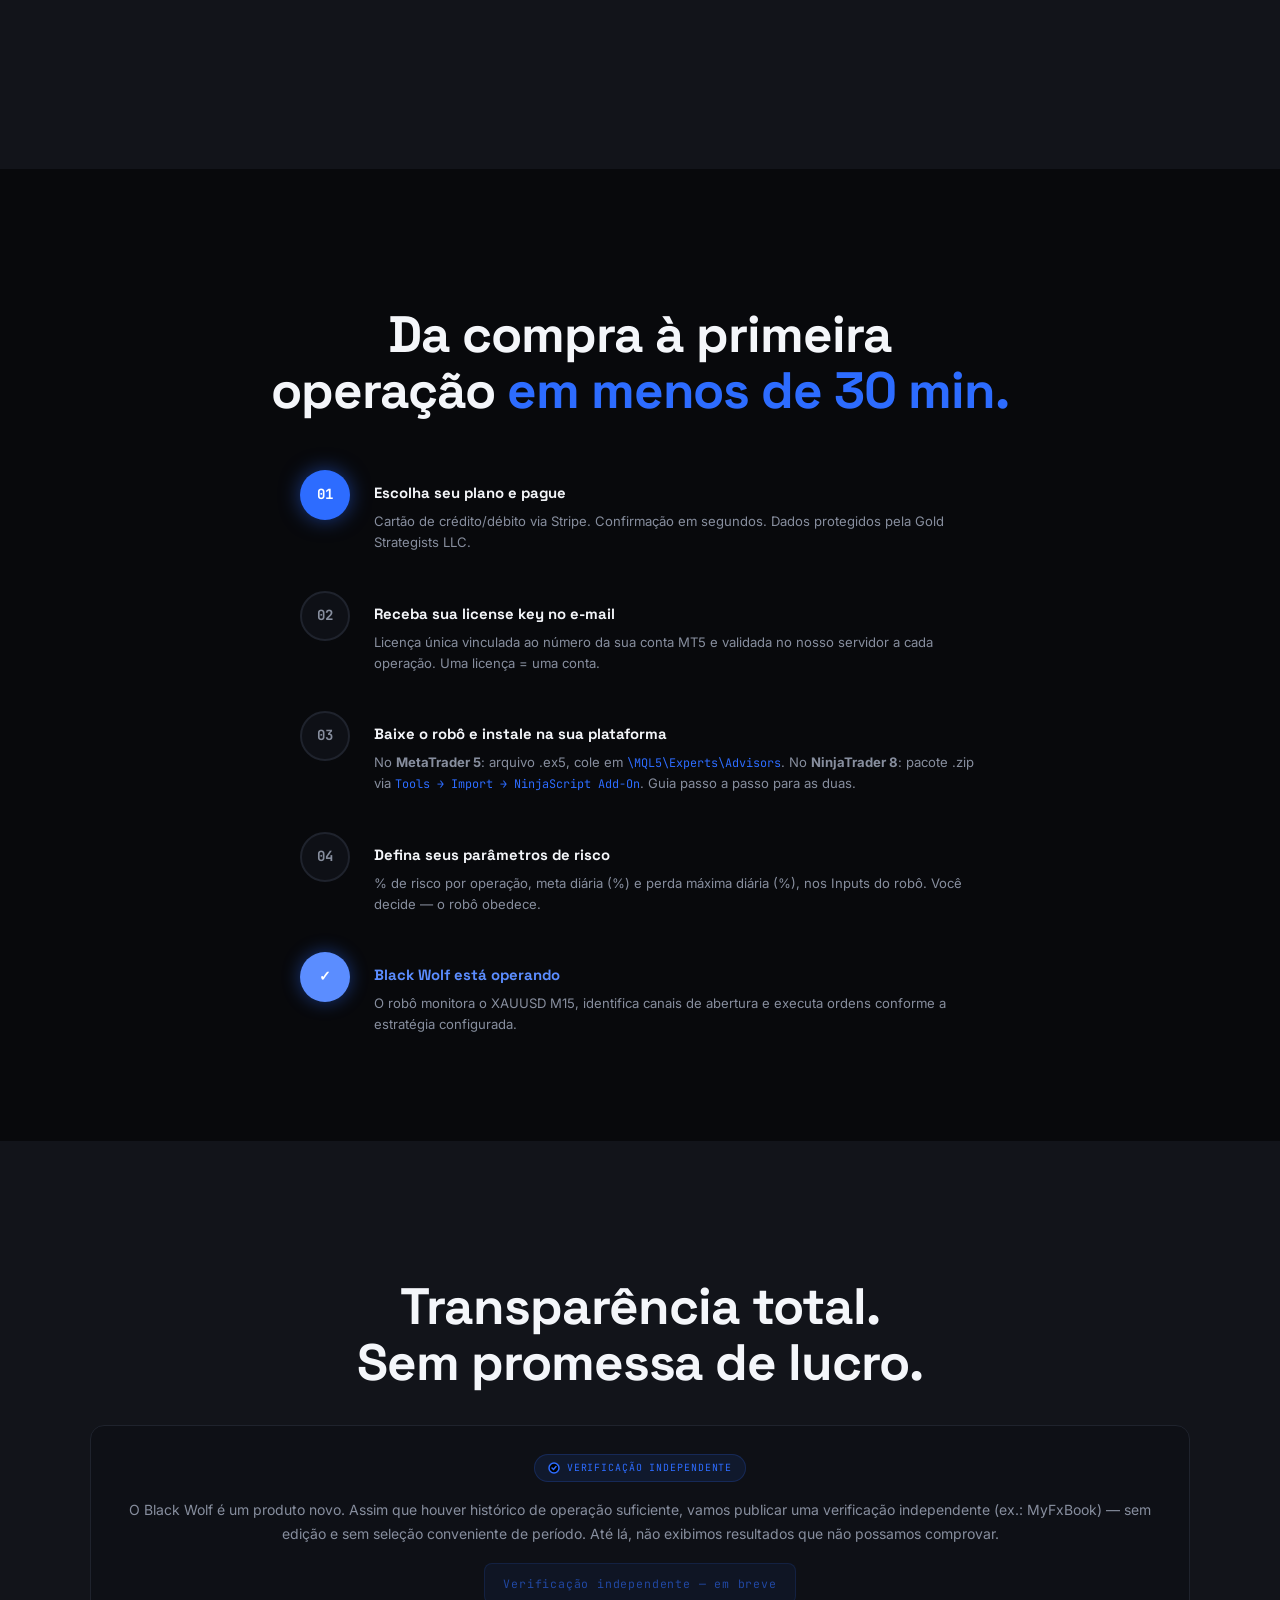
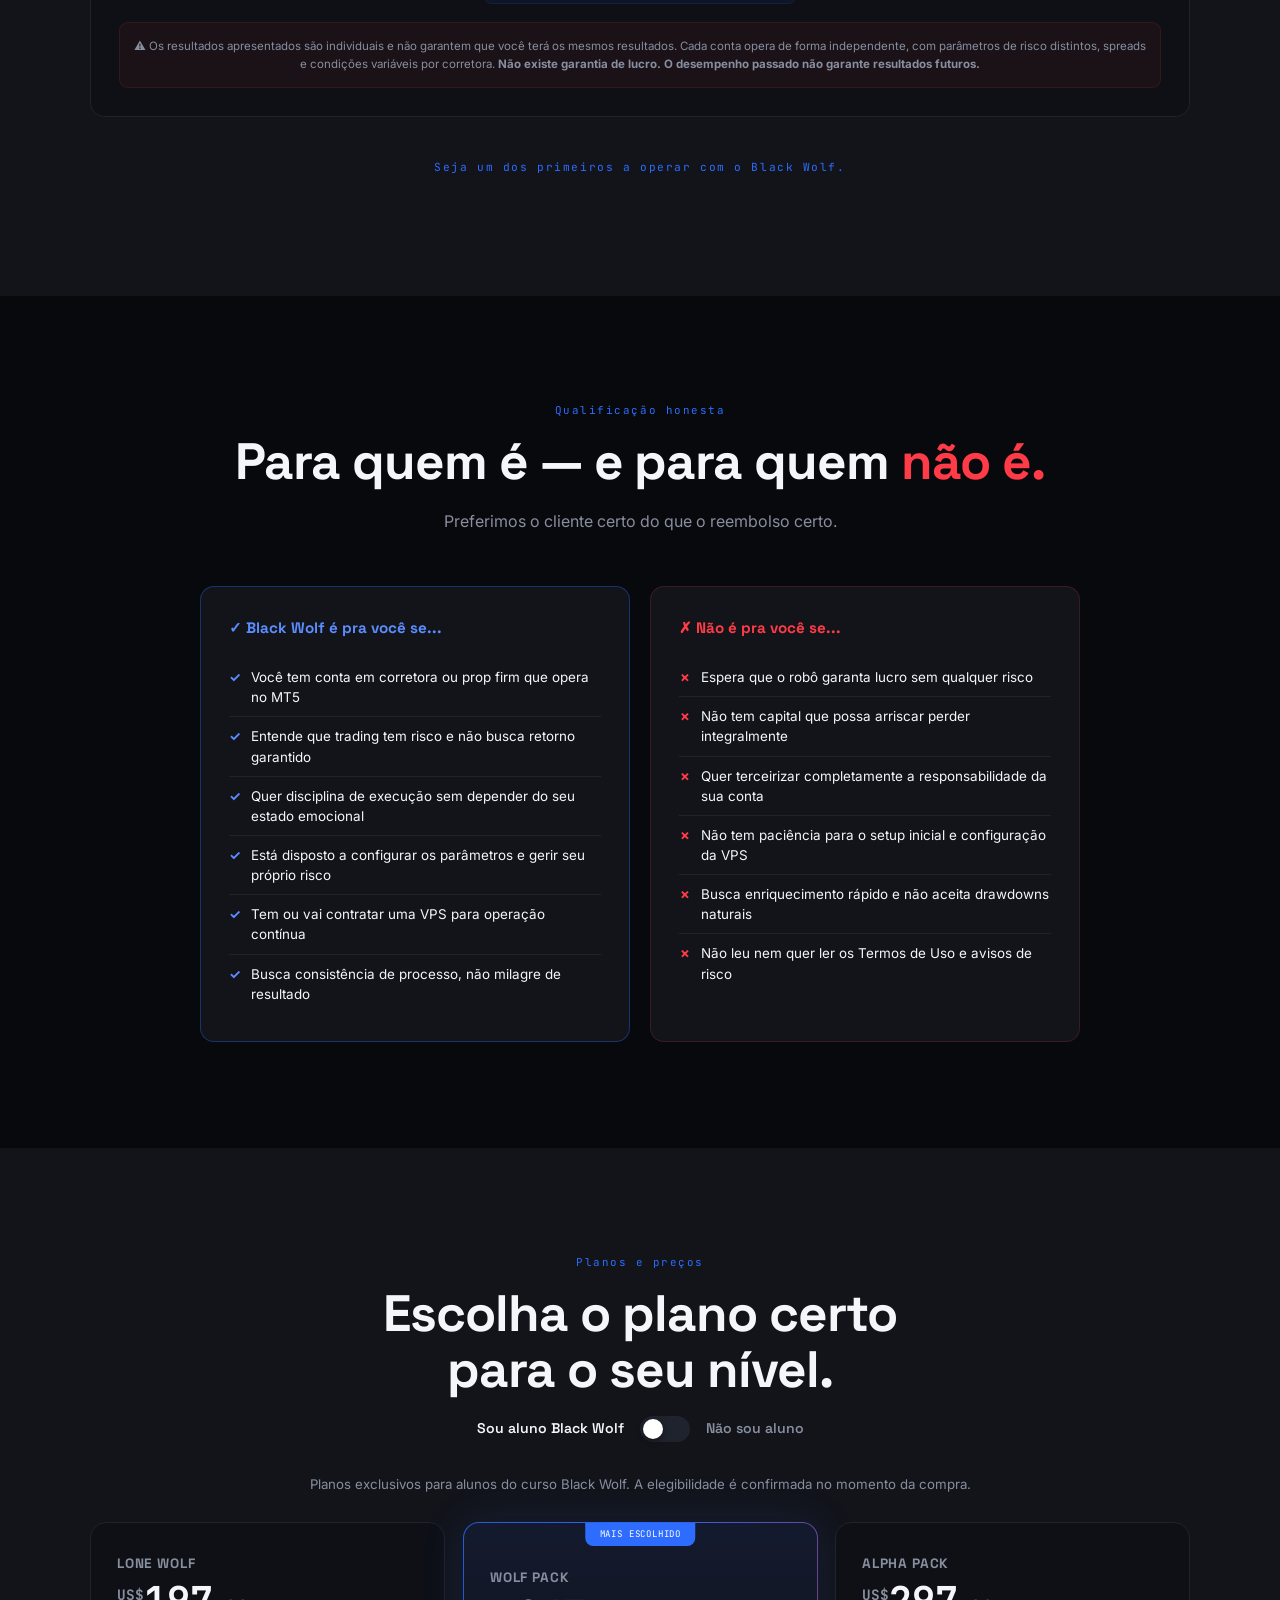
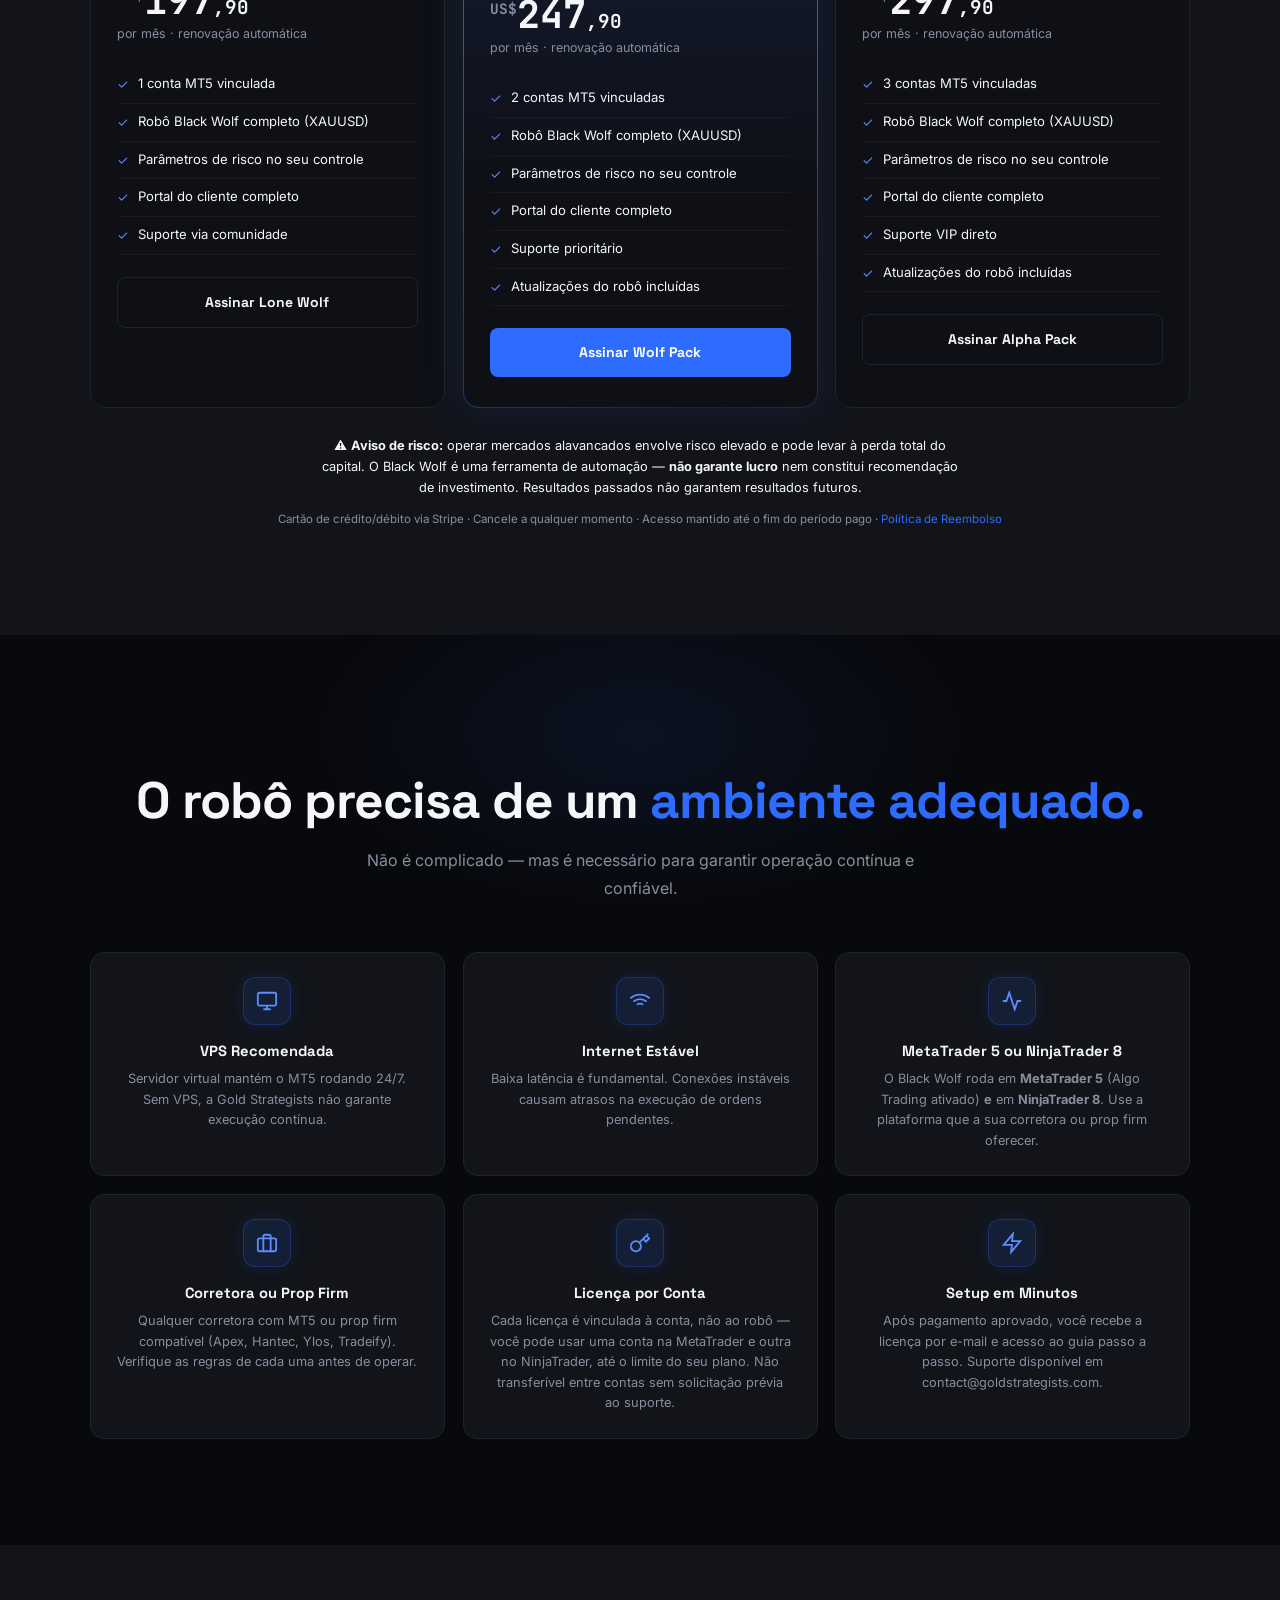
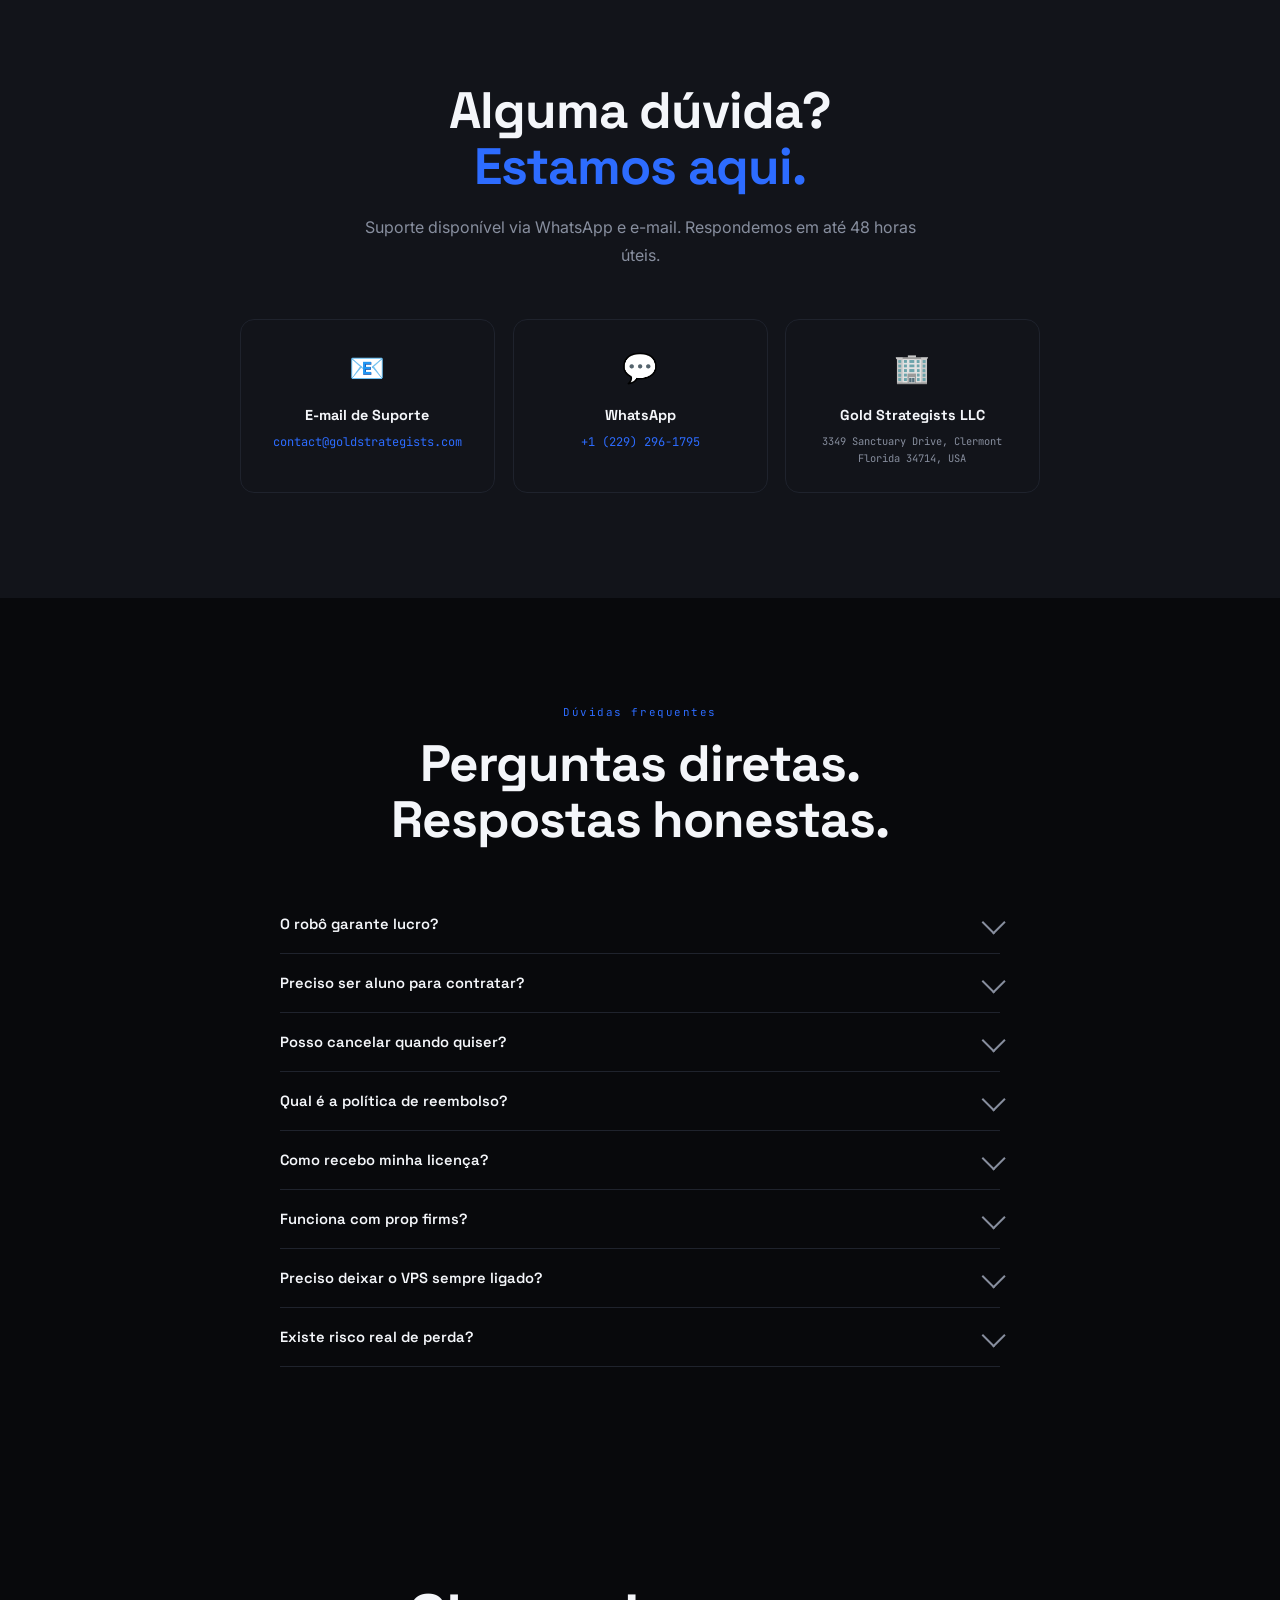
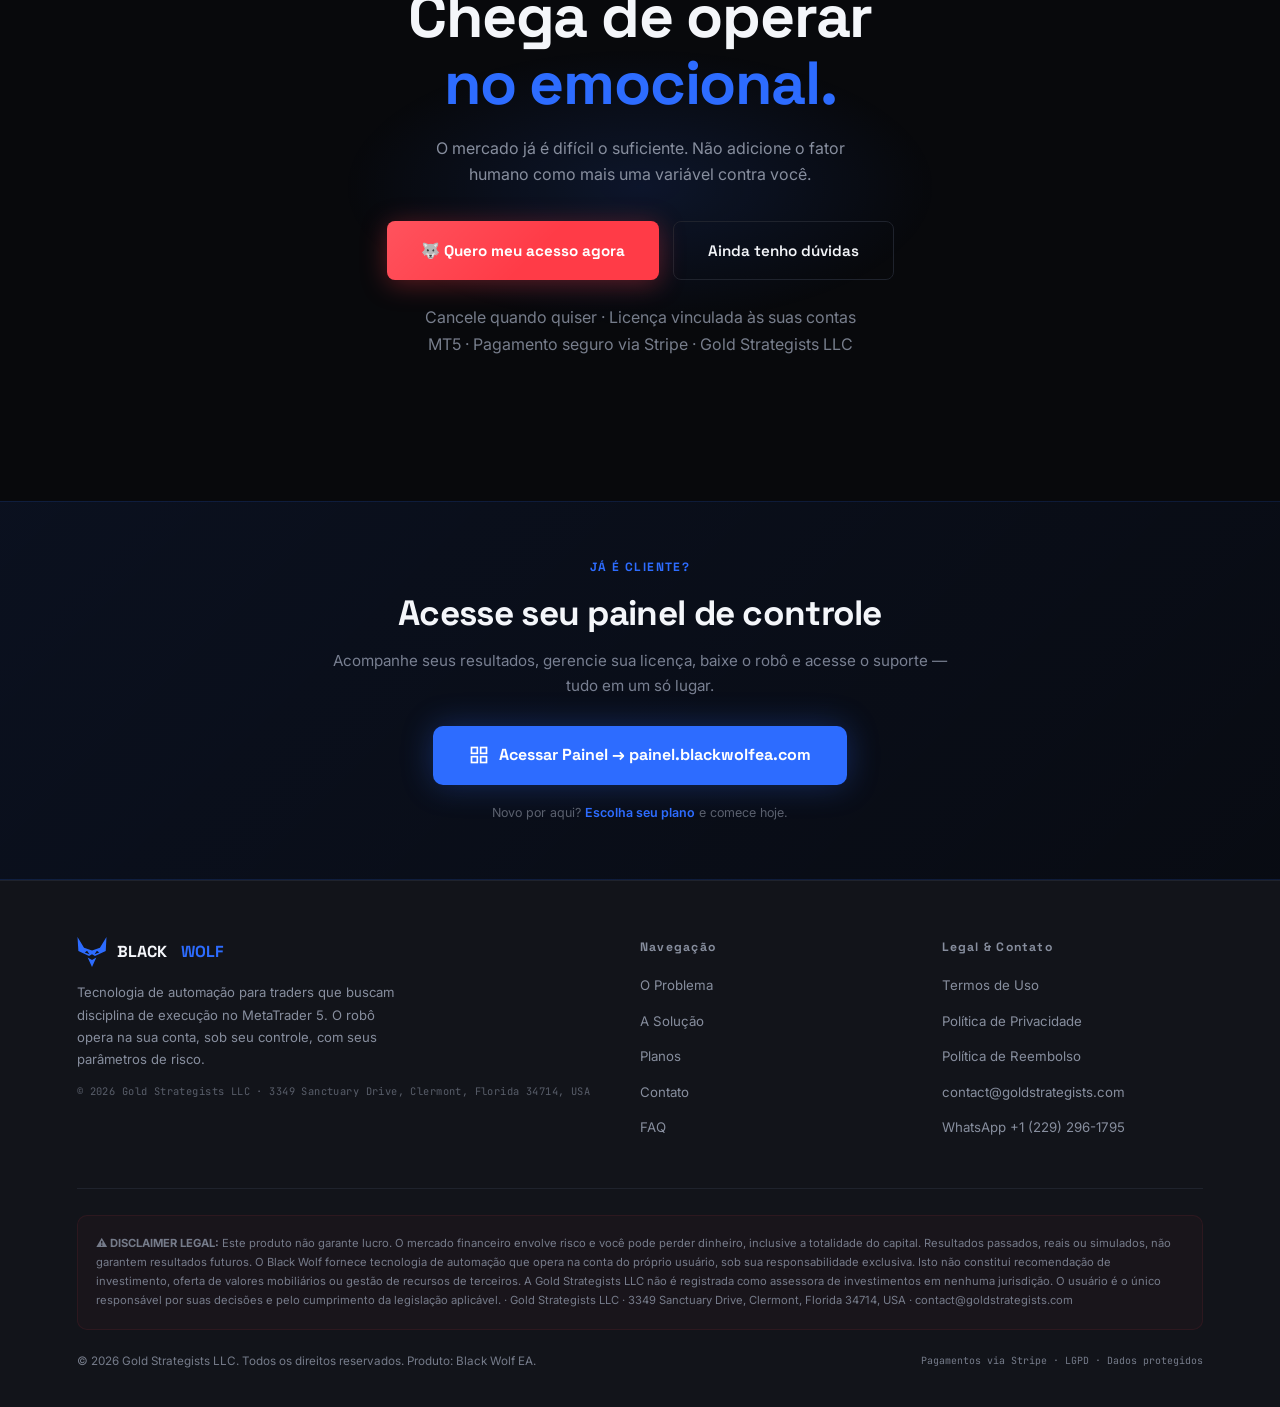
==== commit 1153b39a: "site: Black Wolf agora também roda em NinjaTrader 8 - Requisitos: card de plataforma agora cita Meta" ====
--- a/index.html
+++ b/index.html
@@ -656,7 +656,7 @@
       <div class="tl-line"></div>
       <div class="tl-item anim"><div class="tl-n act">01</div><div class="tl-body"><div class="tl-t">Escolha seu plano e pague</div><div class="tl-d">Cart&atilde;o de cr&eacute;dito/d&eacute;bito via Stripe. Confirma&ccedil;&atilde;o em segundos. Dados protegidos pela Gold Strategists LLC.</div></div></div>
       <div class="tl-item anim"><div class="tl-n off">02</div><div class="tl-body"><div class="tl-t">Receba sua license key no e-mail</div><div class="tl-d">Licen&ccedil;a &uacute;nica vinculada ao n&uacute;mero da sua conta MT5 e validada no nosso servidor a cada opera&ccedil;&atilde;o. Uma licen&ccedil;a = uma conta.</div></div></div>
-      <div class="tl-item anim"><div class="tl-n off">03</div><div class="tl-body"><div class="tl-t">Baixe o EA e instale no MT5</div><div class="tl-d">Arquivo .ex5 disponível no portal. Cole em <span class="tl-code">\MQL5\Experts\Advisors</span>. Guia passo a passo incluído.</div></div></div>
+      <div class="tl-item anim"><div class="tl-n off">03</div><div class="tl-body"><div class="tl-t">Baixe o robô e instale na sua plataforma</div><div class="tl-d">No <strong>MetaTrader 5</strong>: arquivo .ex5, cole em <span class="tl-code">\MQL5\Experts\Advisors</span>. No <strong>NinjaTrader 8</strong>: pacote .zip via <span class="tl-code">Tools → Import → NinjaScript Add-On</span>. Guia passo a passo para as duas.</div></div></div>
       <div class="tl-item anim"><div class="tl-n off">04</div><div class="tl-body"><div class="tl-t">Defina seus parâmetros de risco</div><div class="tl-d">% de risco por opera&ccedil;&atilde;o, meta di&aacute;ria (%) e perda m&aacute;xima di&aacute;ria (%), nos Inputs do rob&ocirc;. Voc&ecirc; decide &mdash; o rob&ocirc; obedece.</div></div></div>
       <div class="tl-item anim"><div class="tl-n done">✓</div><div class="tl-body"><div class="tl-t" style="color:var(--green)">Black Wolf está operando</div><div class="tl-d">O robô monitora o XAUUSD M15, identifica canais de abertura e executa ordens conforme a estratégia configurada.</div></div></div>
     </div>
@@ -810,9 +810,9 @@
     <div class="env-g">
       <div class="env-c anim"><div class="env-icon"><svg viewBox="0 0 24 24" fill="none" stroke="currentColor" stroke-width="2"><rect x="2" y="3" width="20" height="14" rx="2"/><line x1="8" y1="21" x2="16" y2="21"/><line x1="12" y1="17" x2="12" y2="21"/></svg></div><div class="env-t">VPS Recomendada</div><div class="env-d">Servidor virtual mantém o MT5 rodando 24/7. Sem VPS, a Gold Strategists não garante execução contínua.</div></div>
       <div class="env-c anim"><div class="env-icon"><svg viewBox="0 0 24 24" fill="none" stroke="currentColor" stroke-width="2"><path d="M5 12.55a11 11 0 0 1 14.08 0"/><path d="M1.42 9a16 16 0 0 1 21.16 0"/><path d="M8.53 16.11a6 6 0 0 1 6.95 0"/><line x1="12" y1="20" x2="12.01" y2="20"/></svg></div><div class="env-t">Internet Estável</div><div class="env-d">Baixa latência é fundamental. Conexões instáveis causam atrasos na execução de ordens pendentes.</div></div>
-      <div class="env-c anim"><div class="env-icon"><svg viewBox="0 0 24 24" fill="none" stroke="currentColor" stroke-width="2"><polyline points="22 12 18 12 15 21 9 3 6 12 2 12"/></svg></div><div class="env-t">MT5 + Algo Trading</div><div class="env-d">MetaTrader 5 instalado, "Algo Trading" ativado e URL da Gold Strategists autorizada nas configurações de WebRequest.</div></div>
+      <div class="env-c anim"><div class="env-icon"><svg viewBox="0 0 24 24" fill="none" stroke="currentColor" stroke-width="2"><polyline points="22 12 18 12 15 21 9 3 6 12 2 12"/></svg></div><div class="env-t">MetaTrader 5 ou NinjaTrader 8</div><div class="env-d">O Black Wolf roda em <strong>MetaTrader 5</strong> (Algo Trading ativado) <strong>e</strong> em <strong>NinjaTrader 8</strong>. Use a plataforma que a sua corretora ou prop firm oferecer.</div></div>
       <div class="env-c anim"><div class="env-icon"><svg viewBox="0 0 24 24" fill="none" stroke="currentColor" stroke-width="2"><rect x="2" y="7" width="20" height="14" rx="2"/><path d="M16 21V5a2 2 0 0 0-2-2h-4a2 2 0 0 0-2 2v16"/></svg></div><div class="env-t">Corretora ou Prop Firm</div><div class="env-d">Qualquer corretora com MT5 ou prop firm compatível (Apex, Hantec, Ylos, Tradeify). Verifique as regras de cada uma antes de operar.</div></div>
-      <div class="env-c anim"><div class="env-icon"><svg viewBox="0 0 24 24" fill="none" stroke="currentColor" stroke-width="2"><path d="M21 2l-2 2m-7.61 7.61a5.5 5.5 0 1 1-7.778 7.778 5.5 5.5 0 0 1 7.777-7.777zm0 0L15.5 7.5m0 0l3 3L22 7l-3-3m-3.5 3.5L19 4"/></svg></div><div class="env-t">Licença por Conta MT5</div><div class="env-d">Cada licença é vinculada ao número da conta. Não transferível entre contas sem solicitação prévia ao suporte.</div></div>
+      <div class="env-c anim"><div class="env-icon"><svg viewBox="0 0 24 24" fill="none" stroke="currentColor" stroke-width="2"><path d="M21 2l-2 2m-7.61 7.61a5.5 5.5 0 1 1-7.778 7.778 5.5 5.5 0 0 1 7.777-7.777zm0 0L15.5 7.5m0 0l3 3L22 7l-3-3m-3.5 3.5L19 4"/></svg></div><div class="env-t">Licença por Conta</div><div class="env-d">Cada licença é vinculada à conta, não ao robô — você pode usar uma conta na MetaTrader e outra no NinjaTrader, até o limite do seu plano. Não transferível entre contas sem solicitação prévia ao suporte.</div></div>
       <div class="env-c anim"><div class="env-icon"><svg viewBox="0 0 24 24" fill="none" stroke="currentColor" stroke-width="2"><polygon points="13 2 3 14 12 14 11 22 21 10 12 10 13 2"/></svg></div><div class="env-t">Setup em Minutos</div><div class="env-d">Após pagamento aprovado, você recebe a licença por e-mail e acesso ao guia passo a passo. Suporte disponível em contact@goldstrategists.com.</div></div>
     </div>
   </div>
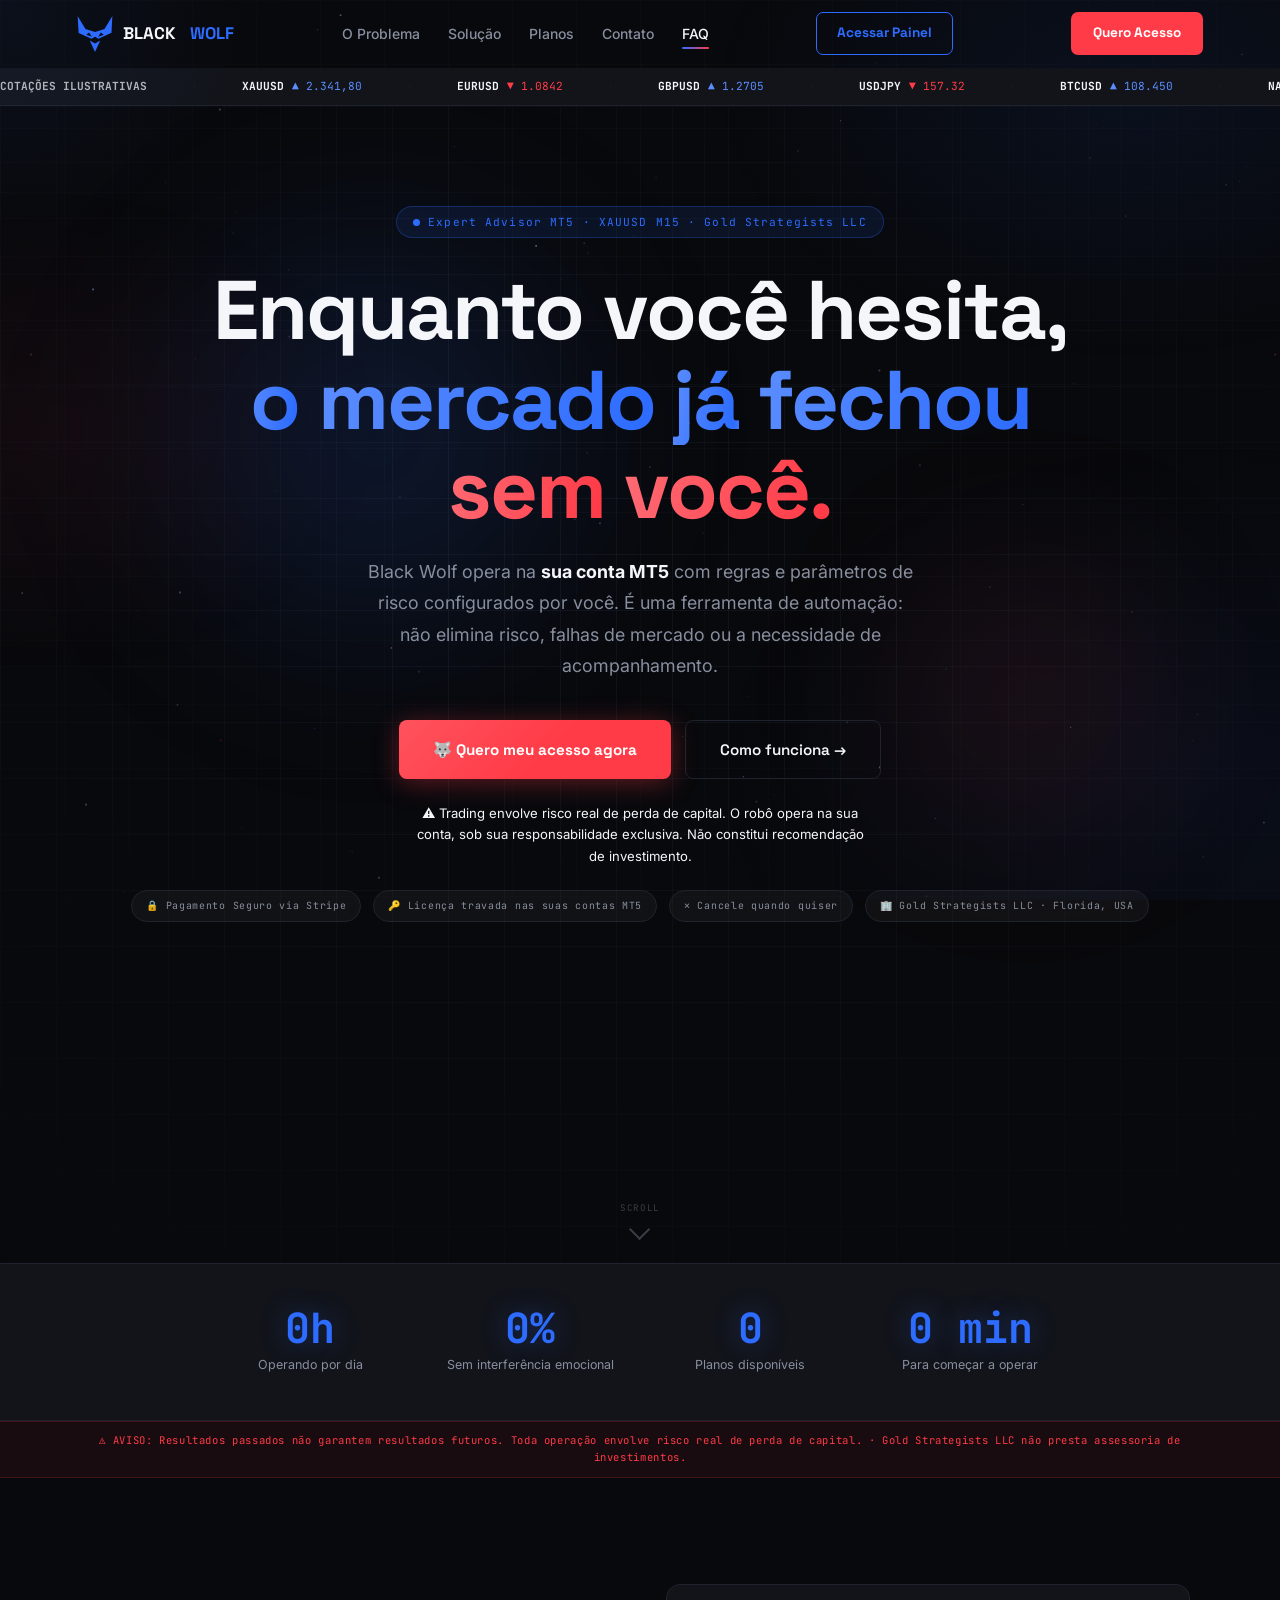
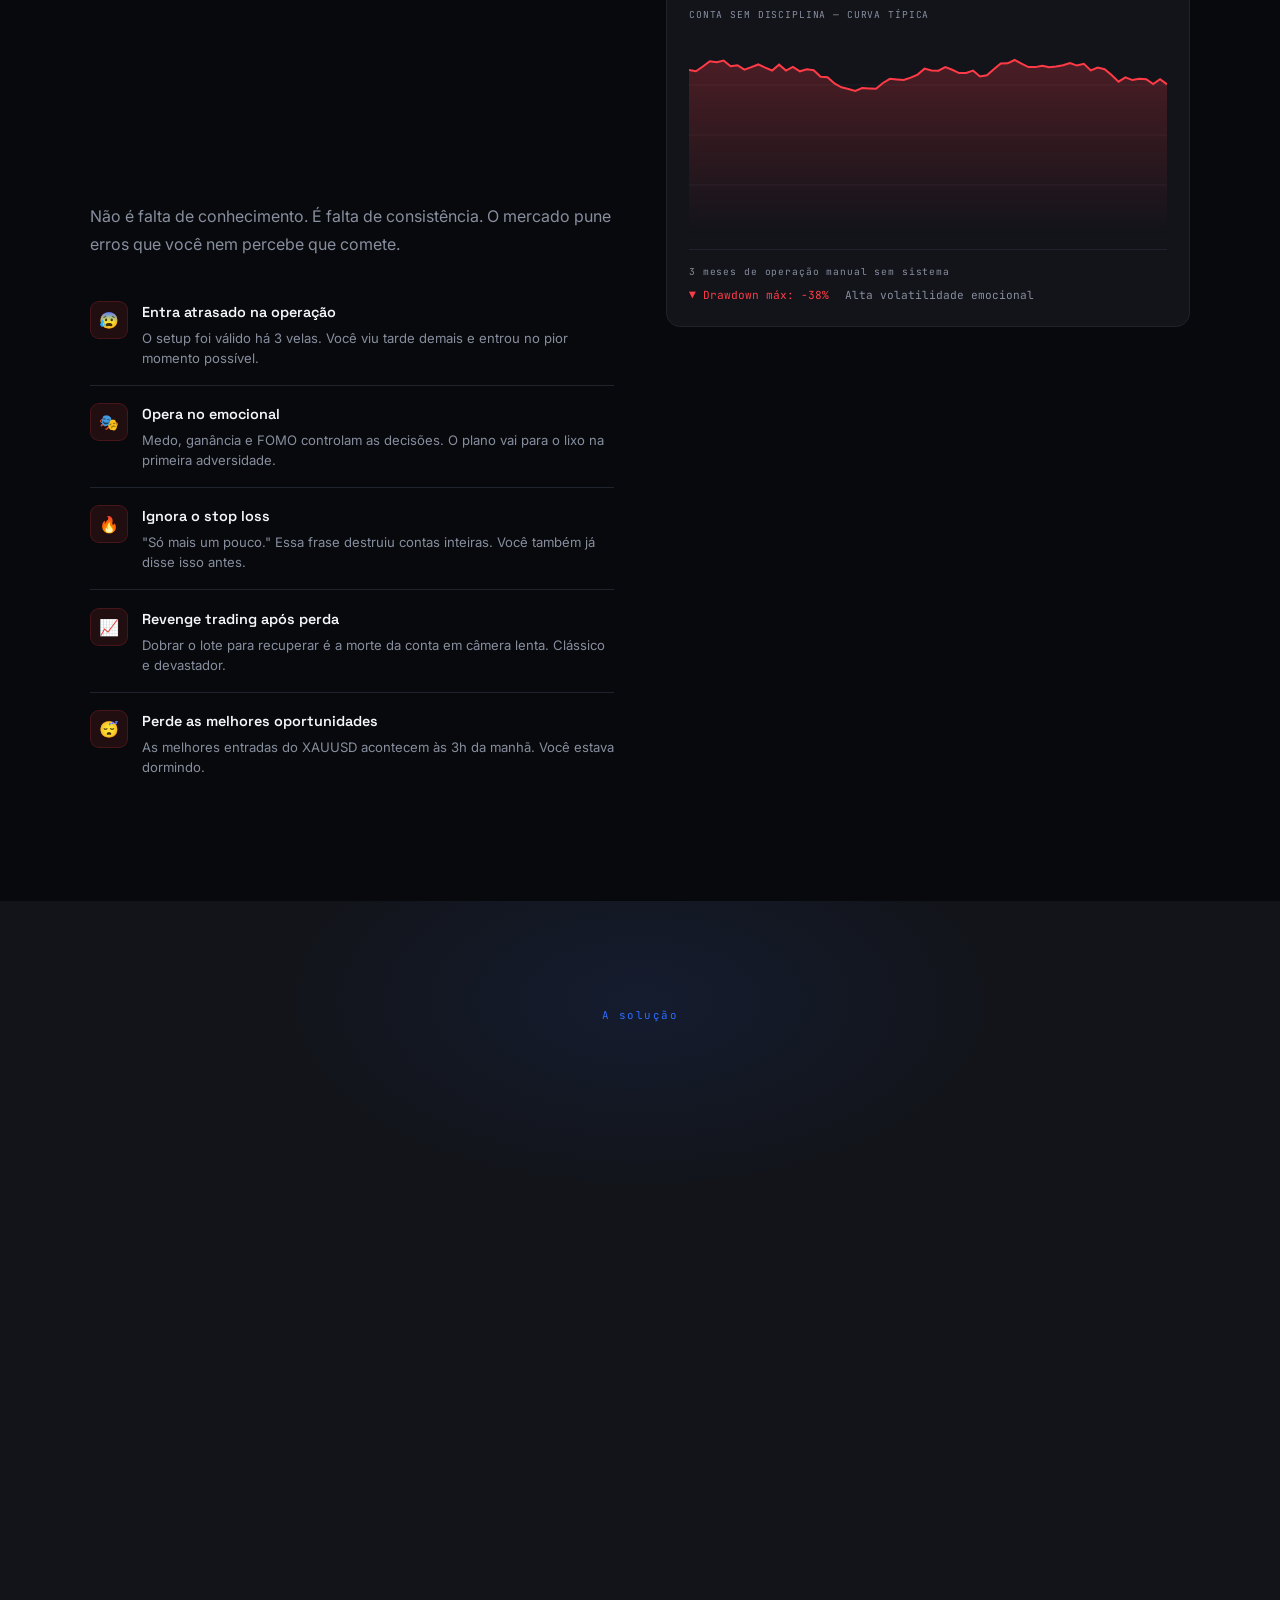
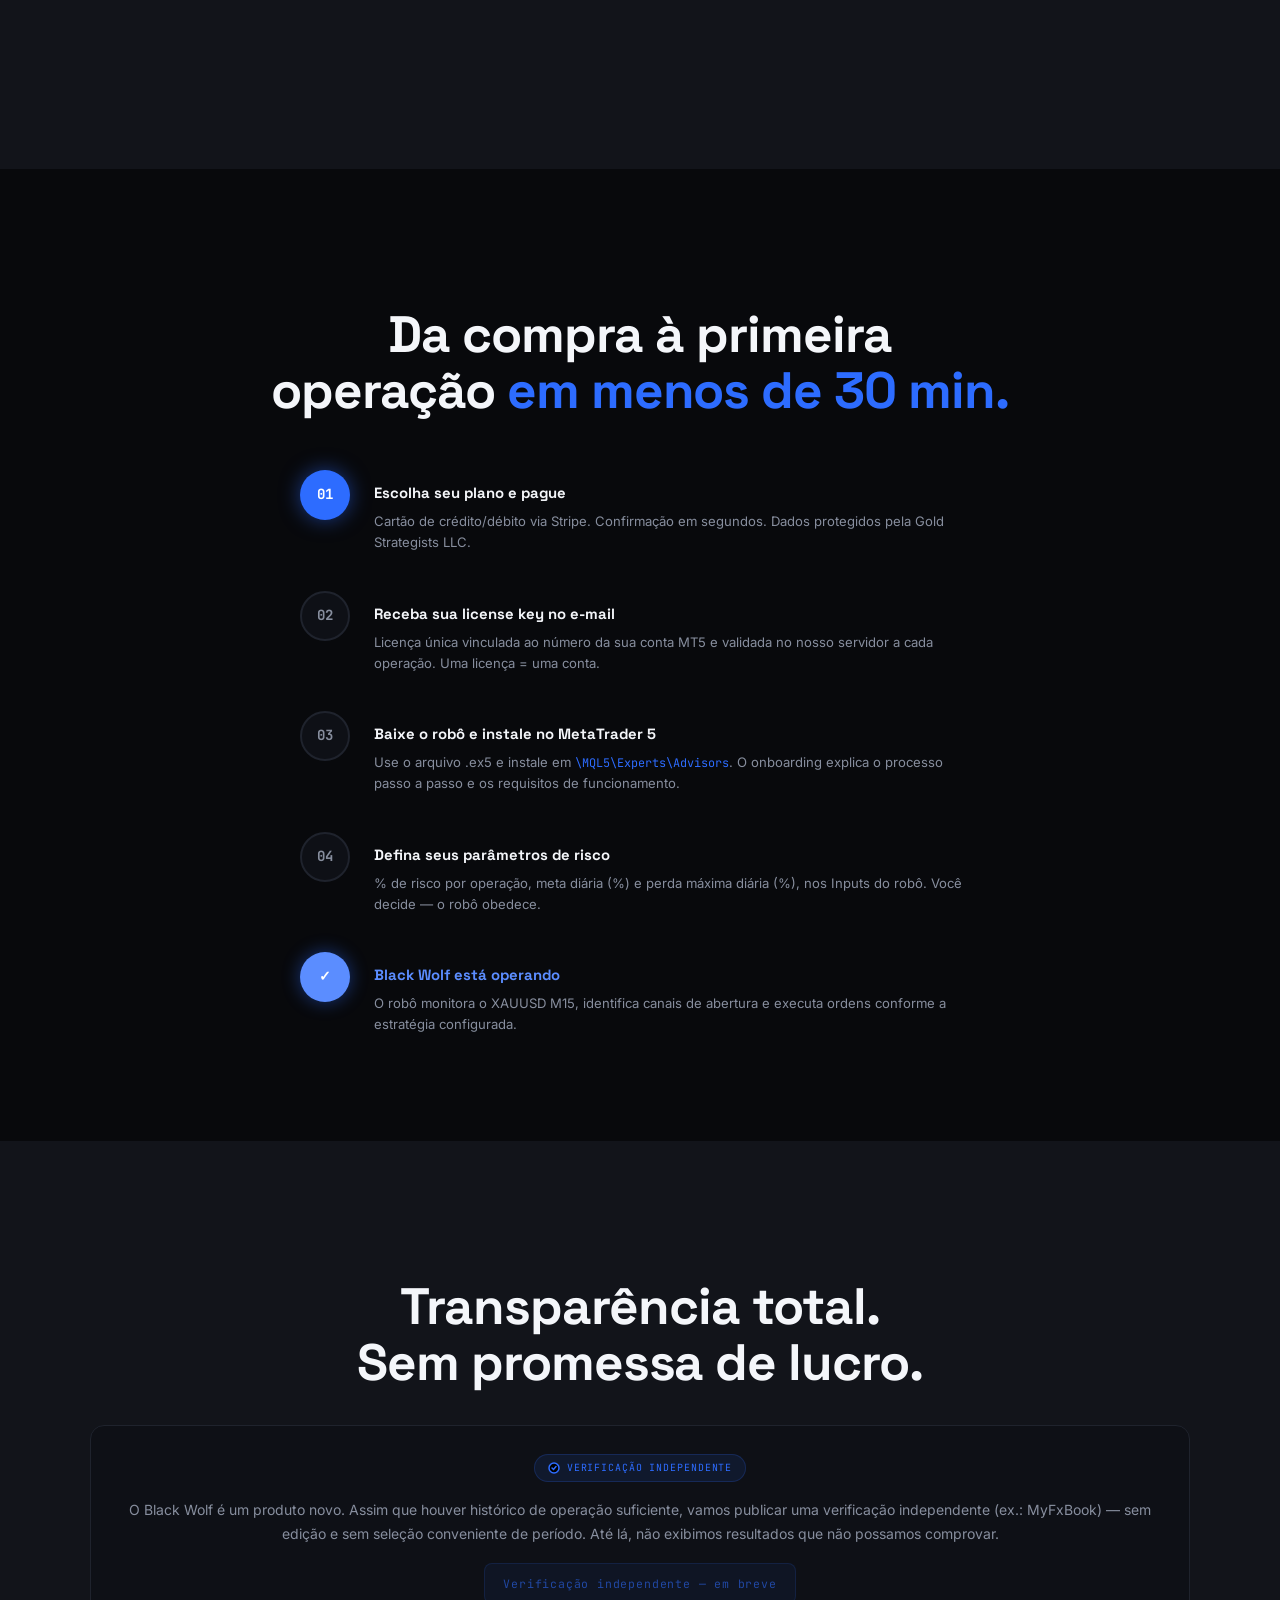
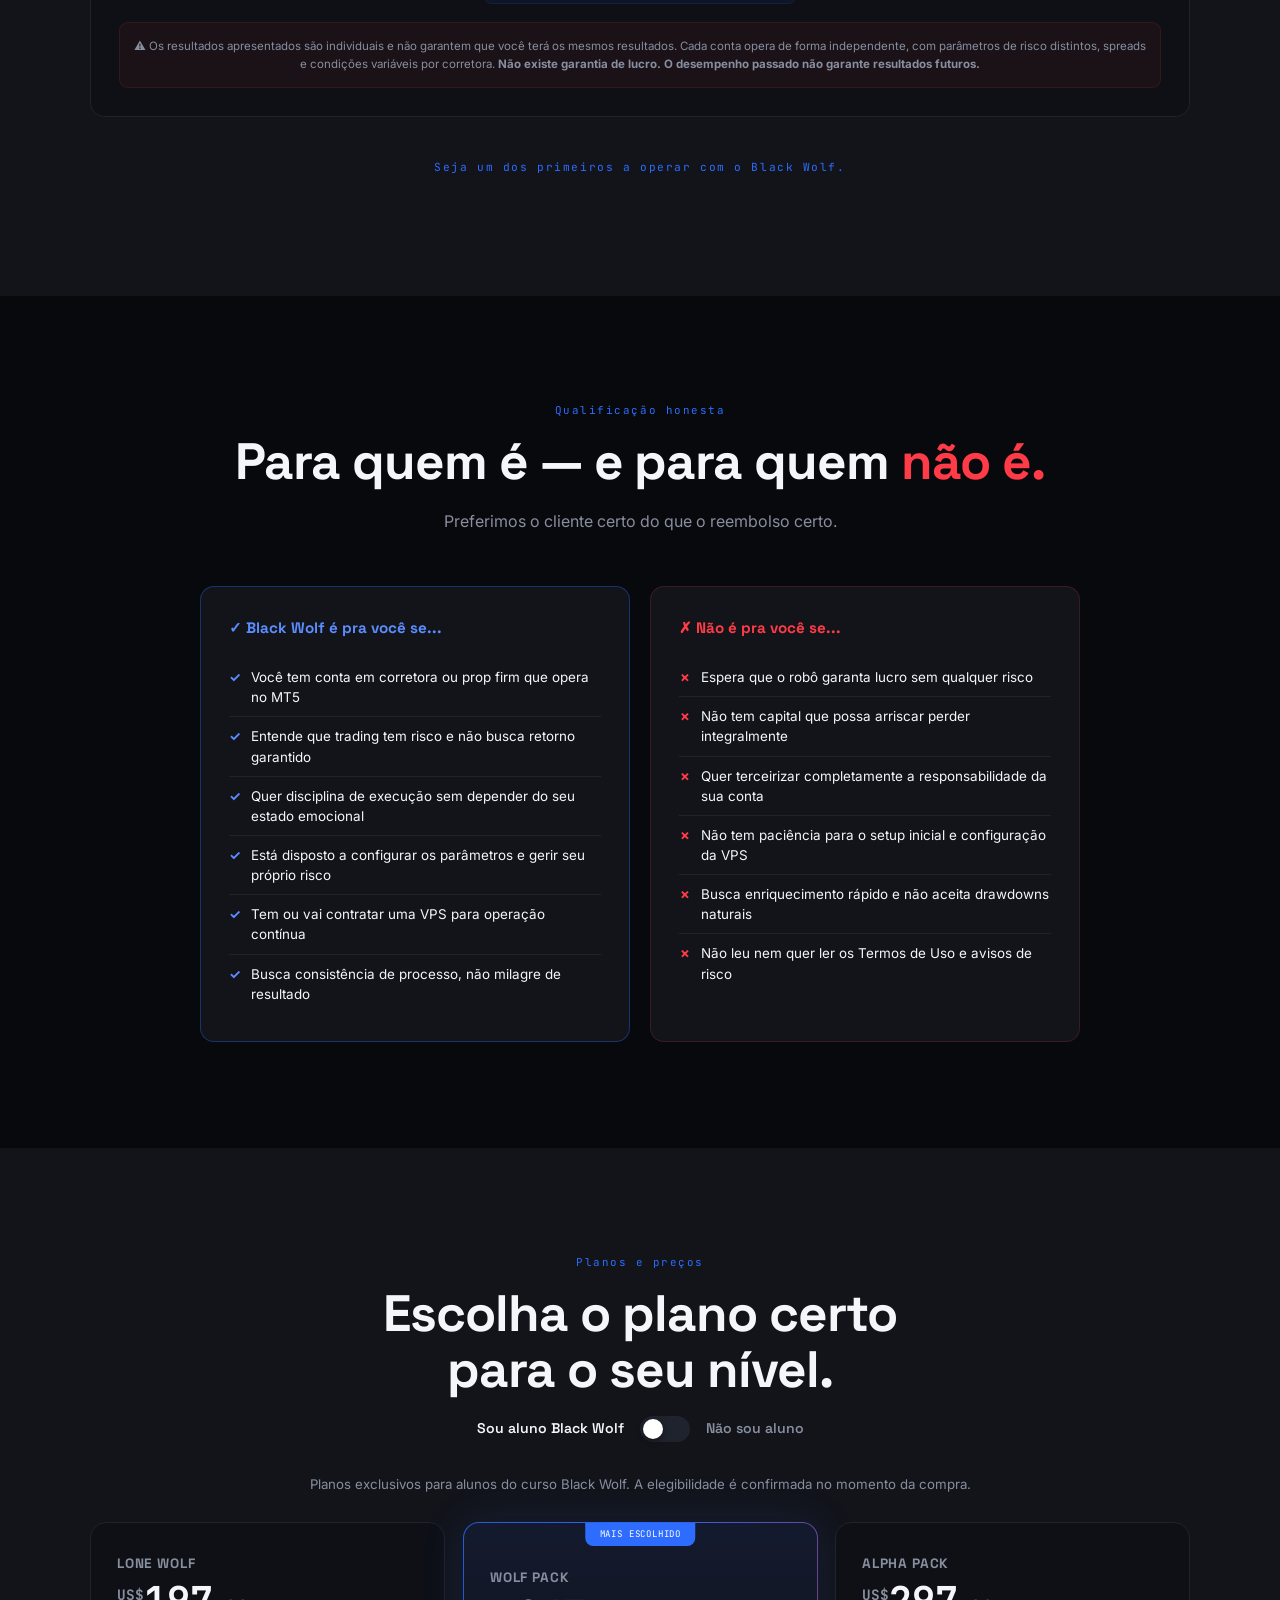
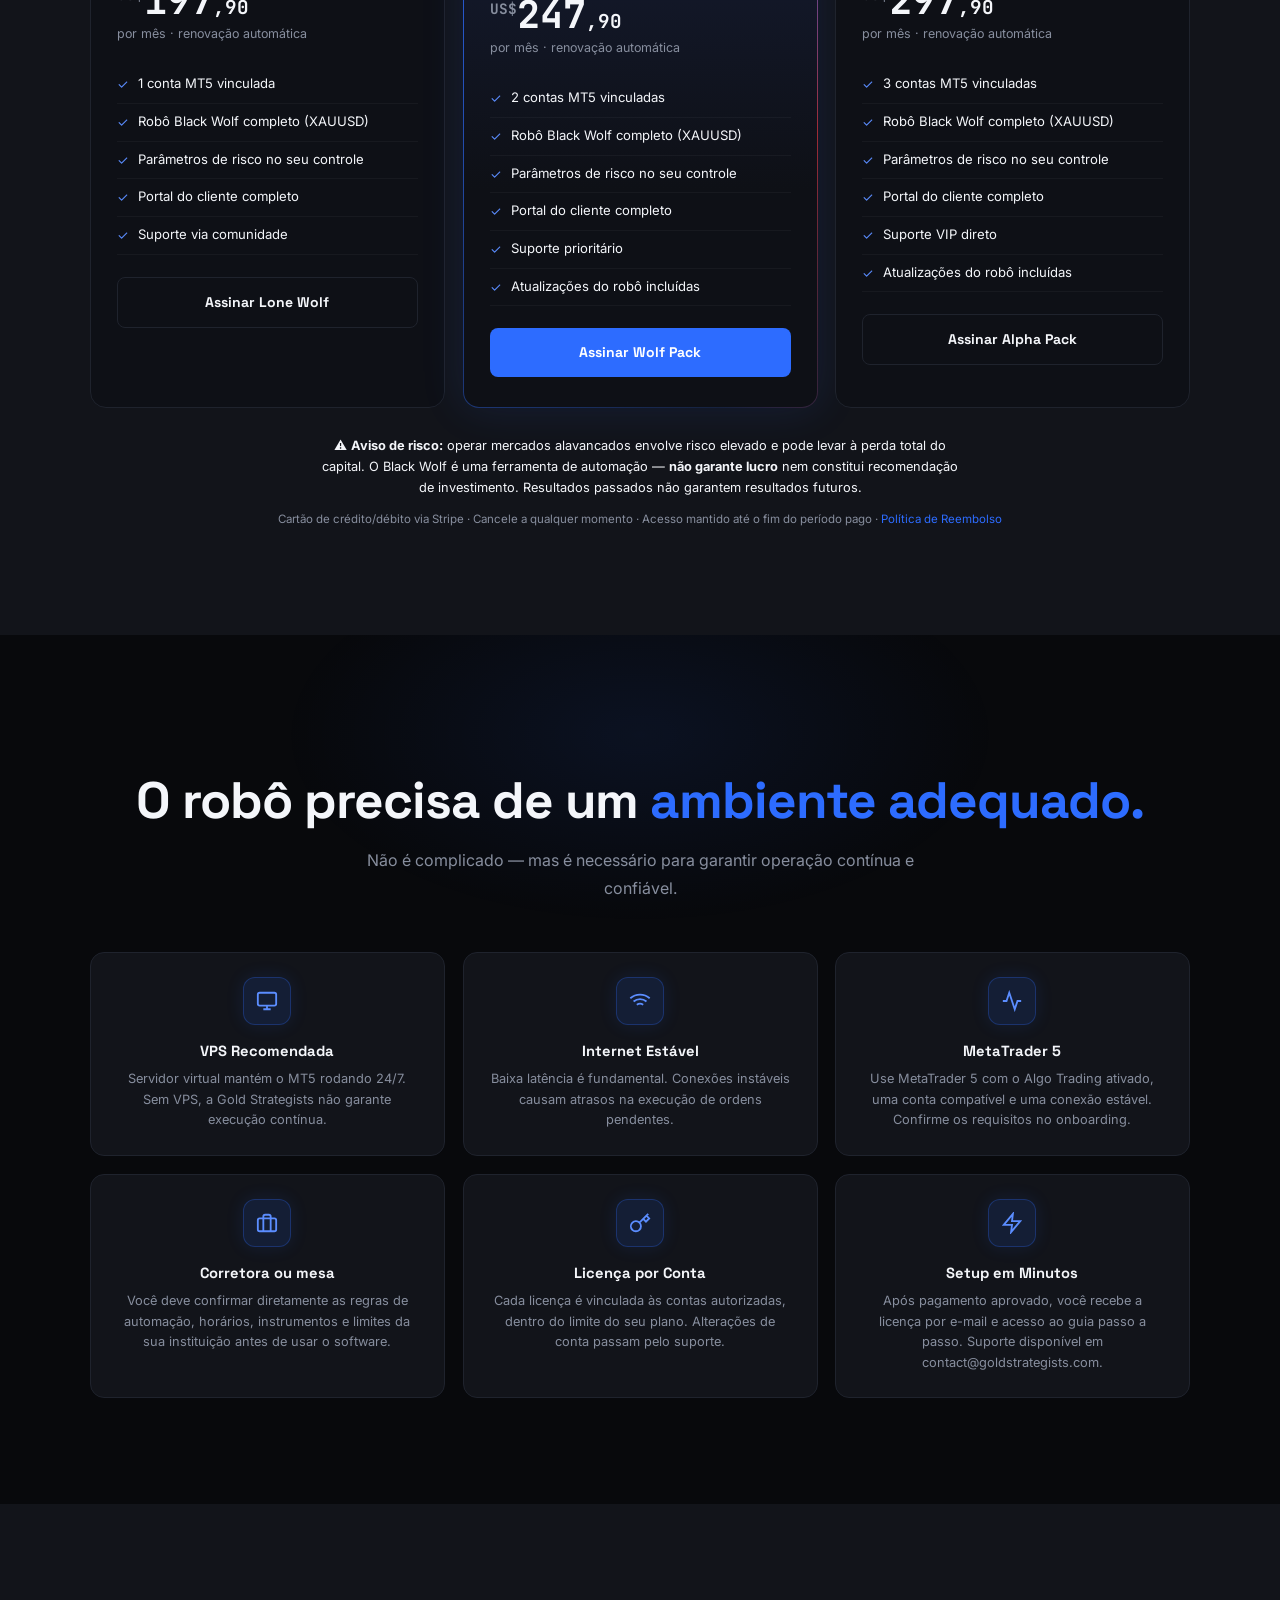
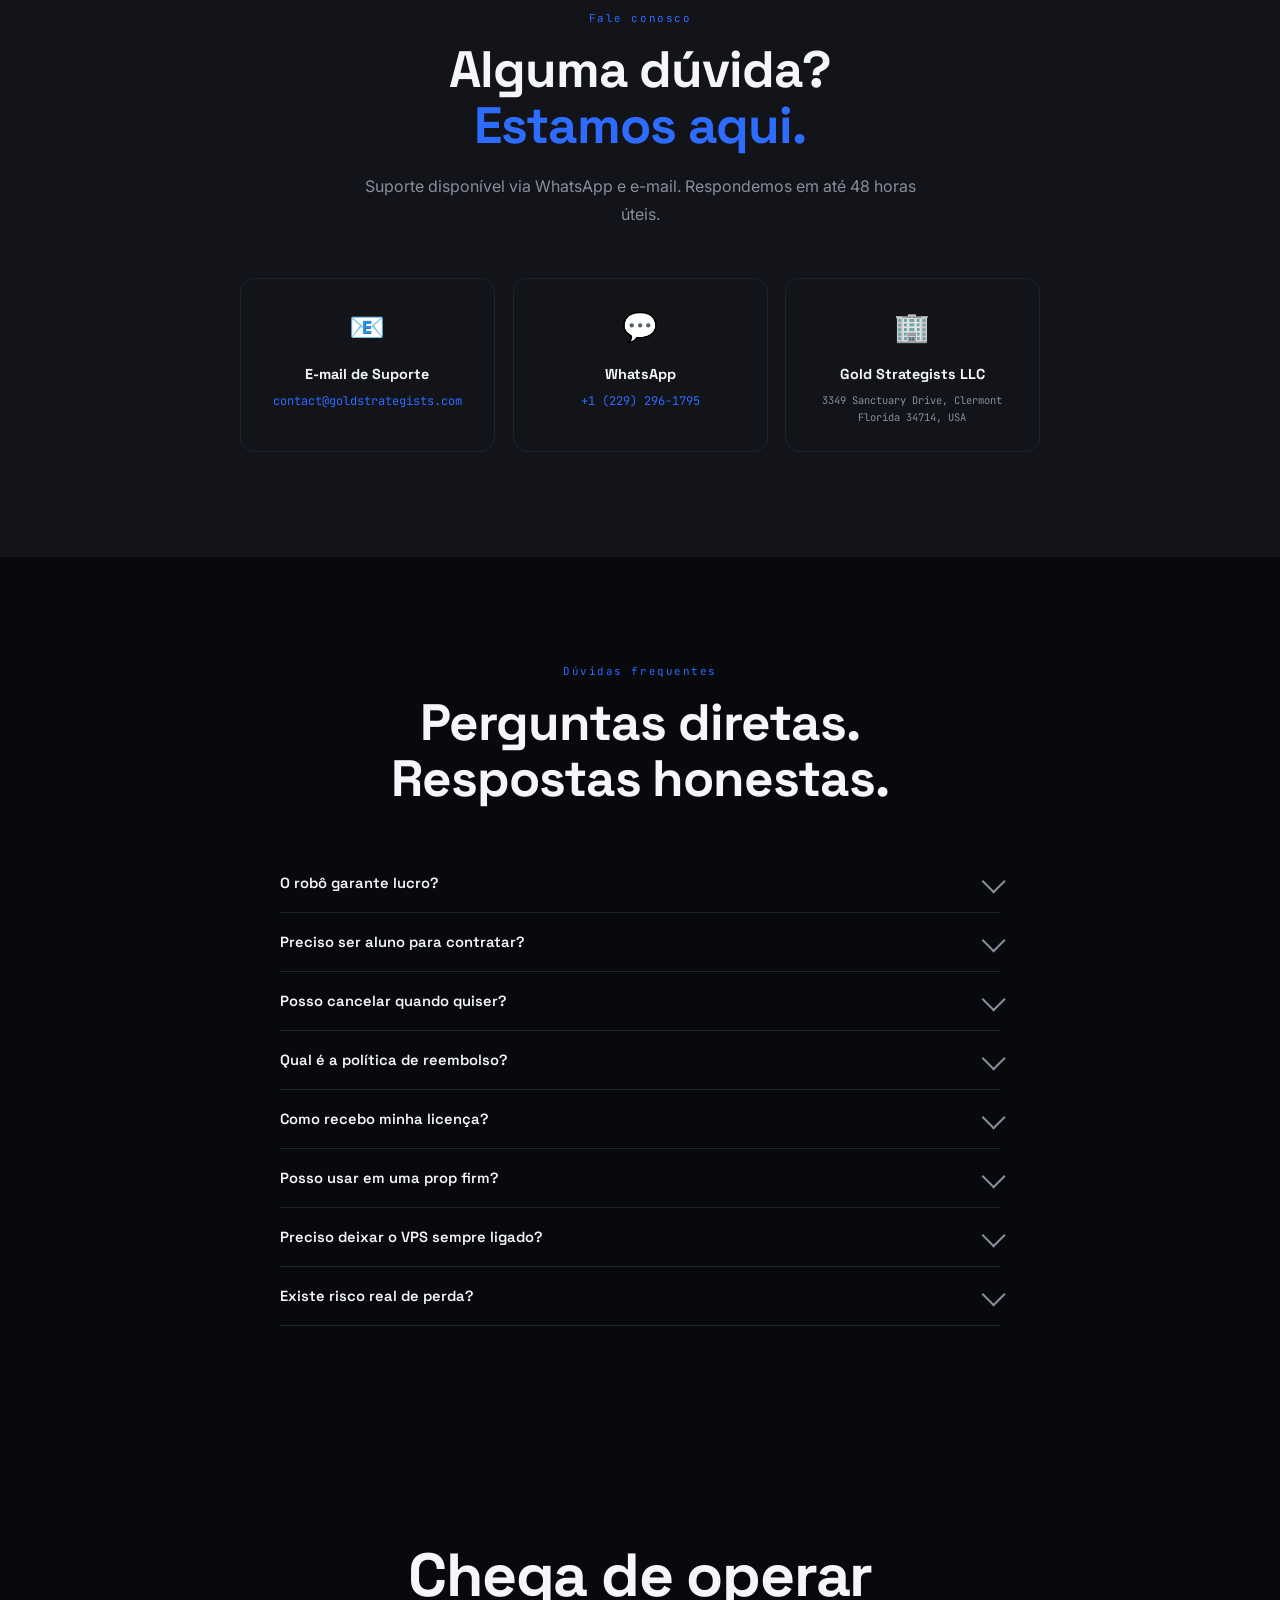
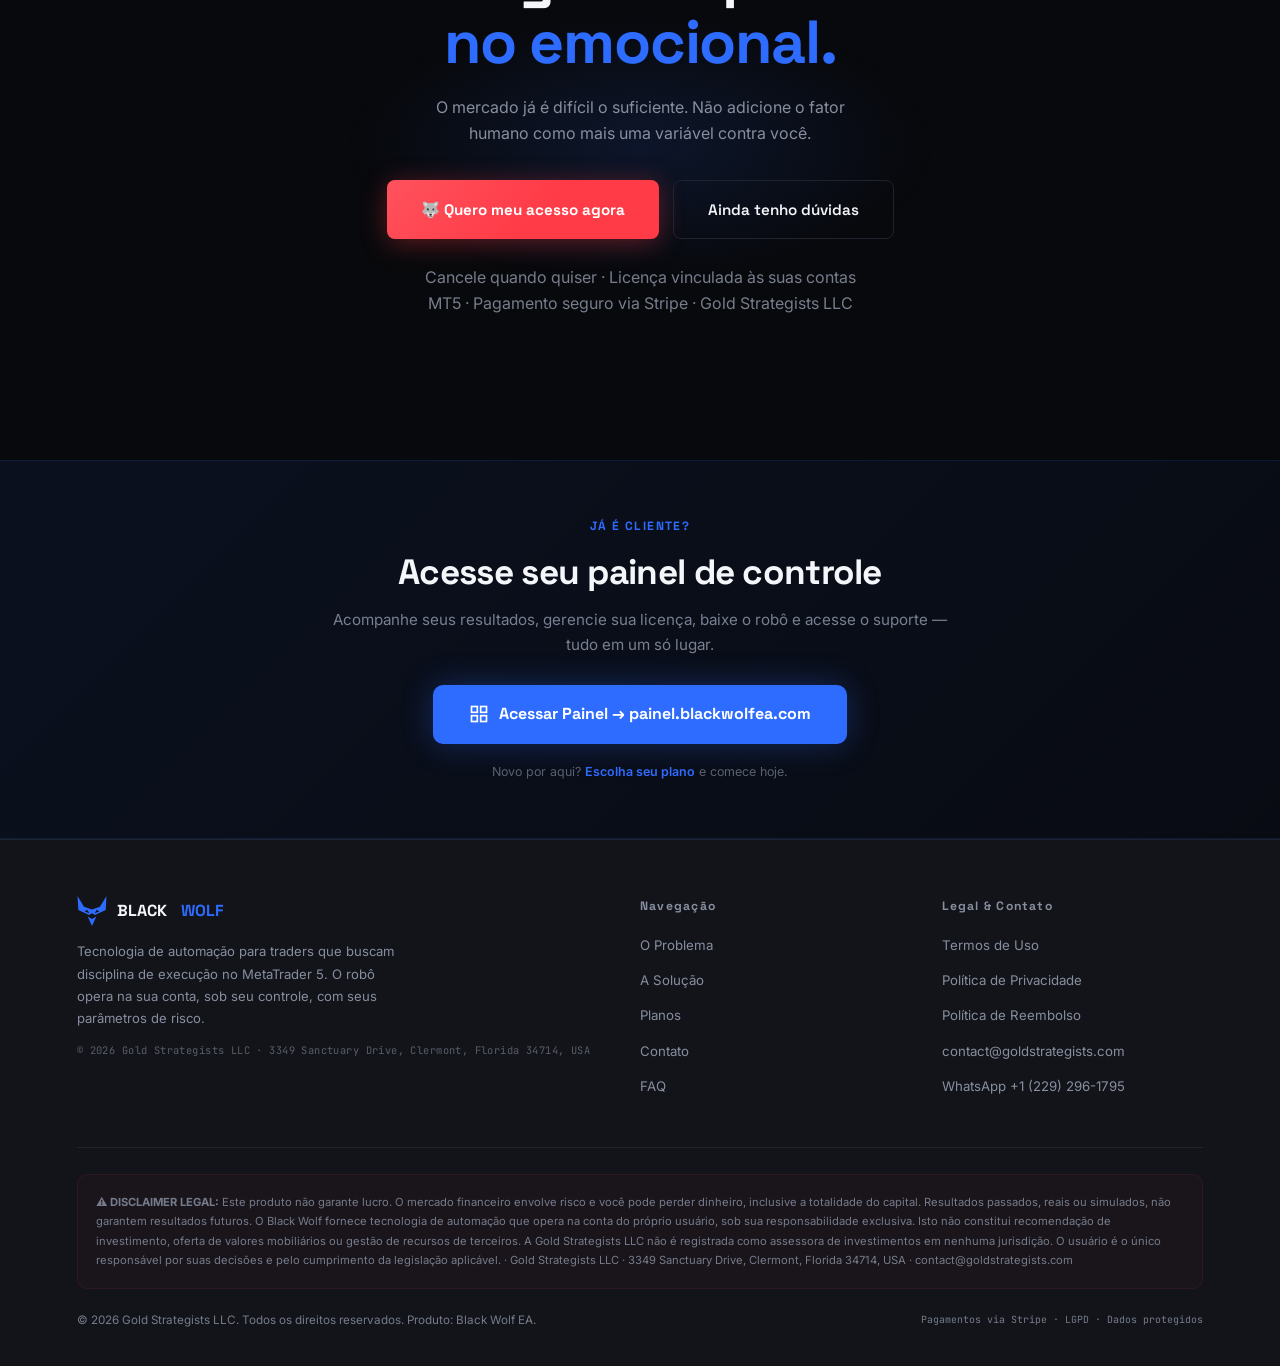
==== commit 51025cb8: "fix: strengthen public course and legal safeguards" ====
--- a/index.html
+++ b/index.html
@@ -6,7 +6,7 @@
 <title>Black Wolf — Automação de Trading Profissional para MT5 | Gold Strategists LLC</title>
 <link rel="icon" href="[data-uri]">
 <link rel="apple-touch-icon" href="[data-uri]">
-<meta name="description" content="Black Wolf: o robô de trading que opera com disciplina absoluta no seu MT5. Desenvolvido pela Gold Strategists LLC. Sem emoção. Sem hesitação. Sem erro humano.">
+<meta name="description" content="Black Wolf: software de automação para MetaTrader 5, configurado pelo usuário. Trading envolve risco e não há garantia de resultado.">
 <meta name="robots" content="index, follow">
 <meta name="theme-color" content="#08090C">
 <link rel="canonical" href="https://blackwolfea.com/">
@@ -14,17 +14,17 @@
 <meta property="og:type" content="website">
 <meta property="og:site_name" content="Black Wolf — Gold Strategists LLC">
 <meta property="og:title" content="Black Wolf — Automação de Trading Profissional para MT5">
-<meta property="og:description" content="O robô que opera com disciplina absoluta no seu MetaTrader 5. Sem emoção, sem hesitação, sem erro humano. Gold Strategists LLC.">
+<meta property="og:description" content="Software de automação para MetaTrader 5, com parâmetros definidos pelo usuário. Trading envolve risco; não há garantia de resultado.">
 <meta property="og:url" content="https://blackwolfea.com/">
-<meta property="og:image" content="https://blackwolfea.com/og-image.png">
+<meta property="og:image" content="https://curso.blackwolfea.com/assets/painel-aluno-exato.png">
 <meta property="og:image:width" content="1200">
 <meta property="og:image:height" content="630">
 <meta property="og:locale" content="pt_BR">
 <!-- Twitter/X -->
 <meta name="twitter:card" content="summary_large_image">
 <meta name="twitter:title" content="Black Wolf — Automação de Trading Profissional para MT5">
-<meta name="twitter:description" content="O robô que opera com disciplina absoluta no seu MT5. Sem emoção, sem hesitação, sem erro humano.">
-<meta name="twitter:image" content="https://blackwolfea.com/og-image.png">
+<meta name="twitter:description" content="Software de automação para MetaTrader 5, com parâmetros definidos pelo usuário. Trading envolve risco; não há garantia de resultado.">
+<meta name="twitter:image" content="https://curso.blackwolfea.com/assets/painel-aluno-exato.png">
 <!-- Dados estruturados (Product/Organization) -->
 <script type="application/ld+json">{"@context":"https://schema.org","@type":"Product","name":"Black Wolf","description":"Robô de trading automatizado (Expert Advisor) para MetaTrader 5, focado em XAUUSD.","brand":{"@type":"Brand","name":"Black Wolf"},"category":"Trading Software","manufacturer":{"@type":"Organization","name":"Gold Strategists LLC","url":"https://blackwolfea.com/"},"offers":{"@type":"AggregateOffer","priceCurrency":"USD","lowPrice":"197.90","highPrice":"500","offerCount":"4","availability":"https://schema.org/InStock","url":"https://blackwolfea.com/#planos"}}</script>
 <link rel="preconnect" href="https://fonts.googleapis.com">
@@ -558,7 +558,7 @@
   <div class="glow-r" id="glowR"></div>
   <div class="eyebrow-pill"><span class="pdot"></span>Expert Advisor MT5 · XAUUSD M15 · Gold Strategists LLC</div>
   <h1>Enquanto você hesita,<br><span class="hb">o mercado já fechou</span><br><span class="hr">sem você.</span></h1>
-  <p class="hero-sub">Black Wolf opera na <strong>sua conta MT5</strong> de forma aut&ocirc;noma, com regras fixas e gest&atilde;o de risco configurada por voc&ecirc;. Sem emo&ccedil;&atilde;o. Sem hesita&ccedil;&atilde;o. Sem o erro humano que j&aacute; te custou dinheiro antes.</p>
+  <p class="hero-sub">Black Wolf opera na <strong>sua conta MT5</strong> com regras e par&acirc;metros de risco configurados por voc&ecirc;. &Eacute; uma ferramenta de automa&ccedil;&atilde;o: n&atilde;o elimina risco, falhas de mercado ou a necessidade de acompanhamento.</p>
   <div class="btn-row">
     <a href="#planos" class="btn-red">🐺 Quero meu acesso agora</a>
     <a href="#solucao" class="btn-ghost">Como funciona →</a>
@@ -639,7 +639,7 @@
       <div class="sol-c anim"><div class="sol-head"><div class="sicon rd"><svg viewBox="0 0 24 24" fill="none" stroke="currentColor" stroke-width="2"><path d="M12 22s8-4 8-10V5l-8-3-8 3v7c0 6 8 10 8 10z"/></svg></div><div class="st">Gestão de risco rígida</div></div><div class="sd">Risco por operação, meta diária e perda máxima diária — você define nos parâmetros do robô. As sessões e a execução são automáticas.</div></div>
       <div class="sol-c anim"><div class="sol-head"><div class="sicon"><svg viewBox="0 0 24 24" fill="none" stroke="currentColor" stroke-width="2"><path d="M21 2l-2 2m-7.61 7.61a5.5 5.5 0 1 1-7.778 7.778 5.5 5.5 0 0 1 7.777-7.777zm0 0L15.5 7.5m0 0l3 3L22 7l-3-3m-3.5 3.5L19 4"/></svg></div><div class="st">Licença vinculada à conta</div></div><div class="sd">Cada licen&ccedil;a &eacute; vinculada ao n&uacute;mero da sua conta MT5 e validada no nosso servidor a cada opera&ccedil;&atilde;o. Uma licen&ccedil;a = uma conta &mdash; sem compartilhamento.</div></div>
       <div class="sol-c anim"><div class="sol-head"><div class="sicon"><svg viewBox="0 0 24 24" fill="none" stroke="currentColor" stroke-width="2"><circle cx="12" cy="12" r="10"/><polyline points="12 6 12 12 16 14"/></svg></div><div class="st">Opera sem voc&ecirc; presente</div></div><div class="sd">Rodando na sua VPS, executa nas sess&otilde;es configuradas (padr&atilde;o 19h de Bras&iacute;lia). N&atilde;o dorme, n&atilde;o hesita, n&atilde;o se emociona.</div></div>
-      <div class="sol-c anim"><div class="sol-head"><div class="sicon"><svg viewBox="0 0 24 24" fill="none" stroke="currentColor" stroke-width="2"><line x1="18" y1="20" x2="18" y2="10"/><line x1="12" y1="20" x2="12" y2="4"/><line x1="6" y1="20" x2="6" y2="14"/></svg></div><div class="st">Compatível com Prop Firms</div></div><div class="sd">Apex, Hantec, Ylos, Tradeify e mais. Verifique as regras de cada mesa antes de operar. Sua responsabilidade.</div></div>
+      <div class="sol-c anim"><div class="sol-head"><div class="sicon"><svg viewBox="0 0 24 24" fill="none" stroke="currentColor" stroke-width="2"><line x1="18" y1="20" x2="18" y2="10"/><line x1="12" y1="20" x2="12" y2="4"/><line x1="6" y1="20" x2="6" y2="14"/></svg></div><div class="st">Regras sob seu controle</div></div><div class="sd">Defina os par&acirc;metros dispon&iacute;veis no software e confirme, antes de operar, se a sua corretora ou mesa permite automa&ccedil;&atilde;o.</div></div>
       <div class="sol-c anim"><div class="sol-head"><div class="sicon rd"><svg viewBox="0 0 24 24" fill="none" stroke="currentColor" stroke-width="2"><rect x="4" y="4" width="16" height="16" rx="2"/><rect x="9" y="9" width="6" height="6"/><line x1="9" y1="1" x2="9" y2="4"/><line x1="15" y1="1" x2="15" y2="4"/><line x1="9" y1="20" x2="9" y2="23"/><line x1="15" y1="20" x2="15" y2="23"/><line x1="20" y1="9" x2="23" y2="9"/><line x1="20" y1="14" x2="23" y2="14"/><line x1="1" y1="9" x2="4" y2="9"/><line x1="1" y1="14" x2="4" y2="14"/></svg></div><div class="st">Zero interferência emocional</div></div><div class="sd">O robô não tem ego. Não faz revenge trading. Não segura perdedora. Só matemática e regras.</div></div>
     </div>
   </div>
@@ -656,7 +656,7 @@
       <div class="tl-line"></div>
       <div class="tl-item anim"><div class="tl-n act">01</div><div class="tl-body"><div class="tl-t">Escolha seu plano e pague</div><div class="tl-d">Cart&atilde;o de cr&eacute;dito/d&eacute;bito via Stripe. Confirma&ccedil;&atilde;o em segundos. Dados protegidos pela Gold Strategists LLC.</div></div></div>
       <div class="tl-item anim"><div class="tl-n off">02</div><div class="tl-body"><div class="tl-t">Receba sua license key no e-mail</div><div class="tl-d">Licen&ccedil;a &uacute;nica vinculada ao n&uacute;mero da sua conta MT5 e validada no nosso servidor a cada opera&ccedil;&atilde;o. Uma licen&ccedil;a = uma conta.</div></div></div>
-      <div class="tl-item anim"><div class="tl-n off">03</div><div class="tl-body"><div class="tl-t">Baixe o robô e instale na sua plataforma</div><div class="tl-d">No <strong>MetaTrader 5</strong>: arquivo .ex5, cole em <span class="tl-code">\MQL5\Experts\Advisors</span>. No <strong>NinjaTrader 8</strong>: pacote .zip via <span class="tl-code">Tools → Import → NinjaScript Add-On</span>. Guia passo a passo para as duas.</div></div></div>
+      <div class="tl-item anim"><div class="tl-n off">03</div><div class="tl-body"><div class="tl-t">Baixe o rob&ocirc; e instale no MetaTrader 5</div><div class="tl-d">Use o arquivo .ex5 e instale em <span class="tl-code">\MQL5\Experts\Advisors</span>. O onboarding explica o processo passo a passo e os requisitos de funcionamento.</div></div></div>
       <div class="tl-item anim"><div class="tl-n off">04</div><div class="tl-body"><div class="tl-t">Defina seus parâmetros de risco</div><div class="tl-d">% de risco por opera&ccedil;&atilde;o, meta di&aacute;ria (%) e perda m&aacute;xima di&aacute;ria (%), nos Inputs do rob&ocirc;. Voc&ecirc; decide &mdash; o rob&ocirc; obedece.</div></div></div>
       <div class="tl-item anim"><div class="tl-n done">✓</div><div class="tl-body"><div class="tl-t" style="color:var(--green)">Black Wolf está operando</div><div class="tl-d">O robô monitora o XAUUSD M15, identifica canais de abertura e executa ordens conforme a estratégia configurada.</div></div></div>
     </div>
@@ -810,9 +810,9 @@
     <div class="env-g">
       <div class="env-c anim"><div class="env-icon"><svg viewBox="0 0 24 24" fill="none" stroke="currentColor" stroke-width="2"><rect x="2" y="3" width="20" height="14" rx="2"/><line x1="8" y1="21" x2="16" y2="21"/><line x1="12" y1="17" x2="12" y2="21"/></svg></div><div class="env-t">VPS Recomendada</div><div class="env-d">Servidor virtual mantém o MT5 rodando 24/7. Sem VPS, a Gold Strategists não garante execução contínua.</div></div>
       <div class="env-c anim"><div class="env-icon"><svg viewBox="0 0 24 24" fill="none" stroke="currentColor" stroke-width="2"><path d="M5 12.55a11 11 0 0 1 14.08 0"/><path d="M1.42 9a16 16 0 0 1 21.16 0"/><path d="M8.53 16.11a6 6 0 0 1 6.95 0"/><line x1="12" y1="20" x2="12.01" y2="20"/></svg></div><div class="env-t">Internet Estável</div><div class="env-d">Baixa latência é fundamental. Conexões instáveis causam atrasos na execução de ordens pendentes.</div></div>
-      <div class="env-c anim"><div class="env-icon"><svg viewBox="0 0 24 24" fill="none" stroke="currentColor" stroke-width="2"><polyline points="22 12 18 12 15 21 9 3 6 12 2 12"/></svg></div><div class="env-t">MetaTrader 5 ou NinjaTrader 8</div><div class="env-d">O Black Wolf roda em <strong>MetaTrader 5</strong> (Algo Trading ativado) <strong>e</strong> em <strong>NinjaTrader 8</strong>. Use a plataforma que a sua corretora ou prop firm oferecer.</div></div>
-      <div class="env-c anim"><div class="env-icon"><svg viewBox="0 0 24 24" fill="none" stroke="currentColor" stroke-width="2"><rect x="2" y="7" width="20" height="14" rx="2"/><path d="M16 21V5a2 2 0 0 0-2-2h-4a2 2 0 0 0-2 2v16"/></svg></div><div class="env-t">Corretora ou Prop Firm</div><div class="env-d">Qualquer corretora com MT5 ou prop firm compatível (Apex, Hantec, Ylos, Tradeify). Verifique as regras de cada uma antes de operar.</div></div>
-      <div class="env-c anim"><div class="env-icon"><svg viewBox="0 0 24 24" fill="none" stroke="currentColor" stroke-width="2"><path d="M21 2l-2 2m-7.61 7.61a5.5 5.5 0 1 1-7.778 7.778 5.5 5.5 0 0 1 7.777-7.777zm0 0L15.5 7.5m0 0l3 3L22 7l-3-3m-3.5 3.5L19 4"/></svg></div><div class="env-t">Licença por Conta</div><div class="env-d">Cada licença é vinculada à conta, não ao robô — você pode usar uma conta na MetaTrader e outra no NinjaTrader, até o limite do seu plano. Não transferível entre contas sem solicitação prévia ao suporte.</div></div>
+      <div class="env-c anim"><div class="env-icon"><svg viewBox="0 0 24 24" fill="none" stroke="currentColor" stroke-width="2"><polyline points="22 12 18 12 15 21 9 3 6 12 2 12"/></svg></div><div class="env-t">MetaTrader 5</div><div class="env-d">Use MetaTrader 5 com o Algo Trading ativado, uma conta compat&iacute;vel e uma conex&atilde;o est&aacute;vel. Confirme os requisitos no onboarding.</div></div>
+      <div class="env-c anim"><div class="env-icon"><svg viewBox="0 0 24 24" fill="none" stroke="currentColor" stroke-width="2"><rect x="2" y="7" width="20" height="14" rx="2"/><path d="M16 21V5a2 2 0 0 0-2-2h-4a2 2 0 0 0-2 2v16"/></svg></div><div class="env-t">Corretora ou mesa</div><div class="env-d">Voc&ecirc; deve confirmar diretamente as regras de automa&ccedil;&atilde;o, hor&aacute;rios, instrumentos e limites da sua institui&ccedil;&atilde;o antes de usar o software.</div></div>
+      <div class="env-c anim"><div class="env-icon"><svg viewBox="0 0 24 24" fill="none" stroke="currentColor" stroke-width="2"><path d="M21 2l-2 2m-7.61 7.61a5.5 5.5 0 1 1-7.778 7.778 5.5 5.5 0 0 1 7.777-7.777zm0 0L15.5 7.5m0 0l3 3L22 7l-3-3m-3.5 3.5L19 4"/></svg></div><div class="env-t">Licen&ccedil;a por Conta</div><div class="env-d">Cada licen&ccedil;a &eacute; vinculada &agrave;s contas autorizadas, dentro do limite do seu plano. Altera&ccedil;&otilde;es de conta passam pelo suporte.</div></div>
       <div class="env-c anim"><div class="env-icon"><svg viewBox="0 0 24 24" fill="none" stroke="currentColor" stroke-width="2"><polygon points="13 2 3 14 12 14 11 22 21 10 12 10 13 2"/></svg></div><div class="env-t">Setup em Minutos</div><div class="env-d">Após pagamento aprovado, você recebe a licença por e-mail e acesso ao guia passo a passo. Suporte disponível em contact@goldstrategists.com.</div></div>
     </div>
   </div>
@@ -856,10 +856,10 @@
     <div class="faq-list">
       <div class="faq-item anim"><button class="faq-q" onclick="tfaq(this)" aria-expanded="false">O robô garante lucro?<div class="faq-arr"></div></button><div class="faq-a">Não. Nenhum robô, estratégia ou método garante lucro no mercado financeiro. O Black Wolf oferece tecnologia de automação — os resultados dependem das condições de mercado, dos parâmetros configurados e do capital alocado. Toda operação envolve risco real de perda, incluindo a totalidade do capital.</div></div>
       <div class="faq-item anim"><button class="faq-q" onclick="tfaq(this)" aria-expanded="false">Preciso ser aluno para contratar?<div class="faq-arr"></div></button><div class="faq-a">Alunos do curso Black Wolf têm acesso a planos exclusivos (US$197,90, US$247,90 e US$297,90/mês). Quem não é aluno pode contratar o Alpha Pack External por US$500,00/mês — mesmos recursos, sem o desconto de aluno.</div></div>
-      <div class="faq-item anim"><button class="faq-q" onclick="tfaq(this)" aria-expanded="false">Posso cancelar quando quiser?<div class="faq-arr"></div></button><div class="faq-a">Sim. Sem fidelidade, sem multa. Cancele a qualquer momento pelo portal ou pelo suporte. Ao cancelar, a assinatura não renova e a licença é suspensa automaticamente. Veja a Política de Reembolso para detalhes sobre reembolsos dentro de 7 dias (sem uso do Software).</div></div>
-      <div class="faq-item anim"><button class="faq-q" onclick="tfaq(this)" aria-expanded="false">Qual é a política de reembolso?<div class="faq-arr"></div></button><div class="faq-a">Reembolso integral em até 7 dias corridos da compra, DESDE QUE o Software não tenha sido instalado ou utilizado em qualquer conta (real, demo ou challenge). Após instalação/uso, não há reembolso — o produto digital foi consumido. Exceções apenas em falha técnica comprovada. Veja a Política de Reembolso completa no rodapé.</div></div>
+      <div class="faq-item anim"><button class="faq-q" onclick="tfaq(this)" aria-expanded="false">Posso cancelar quando quiser?<div class="faq-arr"></div></button><div class="faq-a">Sim. Sem fidelidade ou multa. O cancelamento impede a pr&oacute;xima renova&ccedil;&atilde;o; o acesso permanece at&eacute; o fim do per&iacute;odo j&aacute; pago. Direitos obrigat&oacute;rios de consumo e a Pol&iacute;tica de Reembolso continuam preservados.</div></div>
+      <div class="faq-item anim"><button class="faq-q" onclick="tfaq(this)" aria-expanded="false">Qual &eacute; a pol&iacute;tica de reembolso?<div class="faq-arr"></div></button><div class="faq-a">Solicita&ccedil;&otilde;es feitas em at&eacute; 7 dias corridos ser&atilde;o tratadas conforme os direitos obrigat&oacute;rios aplic&aacute;veis ao consumidor, inclusive quando houver instala&ccedil;&atilde;o ou uso. Ap&oacute;s esse prazo, falhas t&eacute;cnicas e diverg&ecirc;ncias materiais podem ser analisadas. Resultados de trading n&atilde;o s&atilde;o garantidos.</div></div>
       <div class="faq-item anim"><button class="faq-q" onclick="tfaq(this)" aria-expanded="false">Como recebo minha licença?<div class="faq-arr"></div></button><div class="faq-a">Após confirmação do pagamento, você recebe e-mail com a license key única e link de acesso ao portal. Lá está o guia de instalação, download do EA e todos os detalhes da licença. O processo leva minutos após aprovação do pagamento.</div></div>
-      <div class="faq-item anim"><button class="faq-q" onclick="tfaq(this)" aria-expanded="false">Funciona com prop firms?<div class="faq-arr"></div></button><div class="faq-a">Tecnicamente sim. Compatível com Apex, Hantec, Ylos, Tradeify e outras. MAS: cada prop firm tem suas próprias regras de EAs, horários proibidos e limites de drawdown. É EXCLUSIVAMENTE responsabilidade do Usuário conhecer e cumprir essas regras. A Gold Strategists não se responsabiliza por violações das regras de prop firms.</div></div>
+      <div class="faq-item anim"><button class="faq-q" onclick="tfaq(this)" aria-expanded="false">Posso usar em uma prop firm?<div class="faq-arr"></div></button><div class="faq-a">As regras variam por institui&ccedil;&atilde;o e podem mudar. Antes de operar, confirme diretamente se automa&ccedil;&atilde;o, o instrumento, os hor&aacute;rios e os limites da sua conta s&atilde;o permitidos. N&atilde;o h&aacute; garantia de compatibilidade ou aprova&ccedil;&atilde;o.</div></div>
       <div class="faq-item anim"><button class="faq-q" onclick="tfaq(this)" aria-expanded="false">Preciso deixar o VPS sempre ligado?<div class="faq-arr"></div></button><div class="faq-a">Para operação contínua, sim. A VPS mantém o MT5 rodando 24h. Se o MT5 fechar, o EA para de operar até ser reiniciado. Sem VPS, a Gold Strategists não garante execução ininterrupta.</div></div>
       <div class="faq-item anim"><button class="faq-q" onclick="tfaq(this)" aria-expanded="false">Existe risco real de perda?<div class="faq-arr"></div></button><div class="faq-a">Sim. Absolutamente. Trading de instrumentos financeiros envolve risco significativo de perda — incluindo a totalidade do capital investido. Automação não elimina o risco de mercado. O Black Wolf oferece disciplina de execução, não imunidade a condições adversas de mercado, gaps ou eventos de força maior.</div></div>
     </div>
@@ -893,7 +893,7 @@
       <p><strong>Gold Strategists</strong> ou <strong>Empresa</strong>: Gold Strategists LLC, registrada no Estado da Flórida, EUA, com endereço em 3349 Sanctuary Drive, Clermont, Florida 34714, USA.</p>
       <p><strong>Expert Advisor / EA / Software</strong>: o programa de automação Black Wolf para MetaTrader 5, que executa estratégia de trading no XAUUSD no timeframe M15, com identificação de canais de preço e colocação automática de ordens pendentes.</p>
       <p><strong>Usuário / Licenciado</strong>: qualquer pessoa física ou jurídica que adquira, instale, ative ou utilize o Software.</p>
-      <p><strong>Prop Firm</strong>: empresa de trading proprietário incluindo, mas não se limitando a, Apex Trader Funding, Hantec Markets, Ylos Trading Funding e Tradeify.</p>
+      <p><strong>Prop Firm</strong>: empresa de trading propriet&aacute;rio que pode estabelecer regras pr&oacute;prias para automa&ccedil;&atilde;o, instrumentos, hor&aacute;rios e limites de conta.</p>
       <h2>2. ACEITAÇÃO DOS TERMOS</h2>
       <p>Ao instalar, ativar ou utilizar o Software, o Usuário declara que: (a) leu e concorda integralmente com estes Termos; (b) tem capacidade legal plena e pelo menos 18 anos de idade; (c) compreende os riscos do trading, incluindo perda total do capital; (d) não adquiriu o Software com expectativa de resultados garantidos.</p>
       <h2>3. NATUREZA DO SOFTWARE E AVISO DE RISCO</h2>
@@ -910,13 +910,13 @@
       <h2>7. LIMITAÇÃO DE RESPONSABILIDADE</h2>
       <p>O SOFTWARE É FORNECIDO "AS IS", SEM GARANTIAS. A GOLD STRATEGISTS NÃO SERÁ RESPONSÁVEL POR PERDAS FINANCEIRAS, LUCROS CESSANTES, FALHAS TÉCNICAS DO MT5, COMPORTAMENTOS DO SOFTWARE EM CONDIÇÕES ATÍPICAS OU CONFIGURAÇÕES INCORRETAS PELO USUÁRIO. A responsabilidade total da Gold Strategists, em qualquer caso, está limitada ao valor efetivamente pago pelo Usuário.</p>
       <h2>8. POLÍTICA DE REEMBOLSO</h2>
-      <p><strong>Reembolso integral:</strong> disponível em até 7 (sete) dias corridos da compra, DESDE QUE o Software NÃO tenha sido instalado ou utilizado em nenhuma conta (real, demo ou challenge).</p>
-      <p><strong>Após instalação ou uso:</strong> não há reembolso. O produto digital, uma vez utilizado, fornece acesso irrevogável à estratégia e algoritmos. Resultados negativos em contas NÃO constituem fundamento para reembolso.</p>
-      <p><strong>Exceções:</strong> falha técnica comprovada e irreparável que impeça completamente o funcionamento do Software, ou divergência material verificável entre o produto descrito e o entregue. Solicitar via e-mail para contact@goldstrategists.com com evidências técnicas.</p>
+      <p><strong>Direito de arrependimento e regras obrigat&oacute;rias:</strong> solicita&ccedil;&otilde;es feitas em at&eacute; 7 (sete) dias corridos ser&atilde;o tratadas conforme a legisla&ccedil;&atilde;o obrigat&oacute;ria aplic&aacute;vel ao consumidor. Instala&ccedil;&atilde;o ou uso n&atilde;o eliminam direitos que a lei n&atilde;o permita afastar.</p>
+      <p><strong>Ap&oacute;s esse prazo:</strong> falhas t&eacute;cnicas comprovadas ou diverg&ecirc;ncias materiais verific&aacute;veis entre o software descrito e o entregue poder&atilde;o ser analisadas. Resultados negativos em contas de trading, por si s&oacute;, n&atilde;o significam defeito do software, pois trading envolve risco.</p>
+      <p>Para solicitar, envie o n&uacute;mero do pedido e a descri&ccedil;&atilde;o do caso para contact@goldstrategists.com. Esta pol&iacute;tica n&atilde;o limita direitos obrigat&oacute;rios previstos pela lei aplic&aacute;vel.</p>
       <h2>9. CONFORMIDADE REGULATÓRIA</h2>
       <p>A Gold Strategists não presta serviços de consultoria de investimentos nem é registrada como assessora de investimentos em nenhuma jurisdição. O Software é uma ferramenta tecnológica. O Usuário é responsável por verificar a legalidade do uso do Software em sua jurisdição.</p>
-      <h2>10. LEI APLICÁVEL E FORO</h2>
-      <p>Estes Termos são regidos pelas leis do Estado da Flórida, EUA. Disputas serão submetidas à arbitragem vinculante administrada pela American Arbitration Association (AAA), com sede em Orange County, Flórida.</p>
+      <h2>10. LEI APLIC&Aacute;VEL E RESOLU&Ccedil;&Atilde;O DE CONFLITOS</h2>
+      <p>Estes Termos devem ser interpretados respeitando a legisla&ccedil;&atilde;o obrigat&oacute;ria aplic&aacute;vel ao consumidor. Antes de qualquer medida formal, as partes buscar&atilde;o resolver o caso pelo suporte. Nenhuma disposi&ccedil;&atilde;o limita direitos, foro ou meios de defesa que a lei aplic&aacute;vel assegure ao consumidor.</p>
       <h2>11. CONTATO</h2>
       <p>Gold Strategists LLC · 3349 Sanctuary Drive, Clermont, Florida 34714, USA · E-mail: contact@goldstrategists.com · WhatsApp: +1 (229) 296-1795</p>
       <p style="margin-top:24px;font-size:.75rem;opacity:.7">Versão 1.0 — Junho de 2026 · © 2026 Gold Strategists LLC. Todos os direitos reservados.</p>
@@ -932,24 +932,24 @@
     <span class="legal-meta">Expert Advisor Black Wolf · Última atualização: junho de 2026</span>
     <div class="legal-body">
       <h2>1. CONTROLADOR DOS DADOS</h2>
-      <p>Gold Strategists LLC, 3349 Sanctuary Drive, Clermont, Florida 34714, USA. O Software (EA instalado no MT5) opera localmente no computador ou servidor do Usuário e NÃO transmite dados de trading, credenciais ou informações financeiras para servidores da Gold Strategists.</p>
+      <p>Gold Strategists LLC, 3349 Sanctuary Drive, Clermont, Florida 34714, USA. O EA opera no computador ou servidor do Usu&aacute;rio. Para prestar a licen&ccedil;a, suporte e painel, o sistema pode receber dados operacionais descritos nesta pol&iacute;tica. Ele n&atilde;o solicita senha da corretora, credenciais de login ou chaves de API do Usu&aacute;rio.</p>
       <h2>2. DADOS COLETADOS</h2>
       <p><strong>Na compra:</strong> nome completo, e-mail, país/cidade, dados de pagamento (processados pela plataforma de pagamento, não armazenados pela Gold Strategists), número do pedido, data da transação e endereço IP.</p>
       <p><strong>No suporte:</strong> nome, e-mail, descrição do problema, capturas de tela fornecidas voluntariamente e histórico de comunicações.</p>
-      <p><strong>O EA NÃO coleta:</strong> credenciais de login, senhas, chaves de API, saldos, histórico de operações ou qualquer dado financeiro pessoal do MT5.</p>
+      <p><strong>No funcionamento do EA e painel:</strong> chave de licen&ccedil;a, identificador de conta, status de conex&atilde;o, vers&atilde;o do EA, configura&ccedil;&otilde;es escolhidas, saldo/equity reportados pelo EA e informa&ccedil;&otilde;es de opera&ccedil;&otilde;es necess&aacute;rias para os relat&oacute;rios do painel. O EA n&atilde;o solicita senha da corretora, chaves de API ou credenciais de login.</p>
       <h2>3. FINALIDADE DO USO</h2>
-      <p>Os dados são usados exclusivamente para: processar e confirmar a compra; entregar o Software e gerenciar a licença; prestar suporte técnico; comunicar atualizações (cancelável a qualquer momento); cumprir obrigações legais; prevenir fraudes.</p>
+      <p>Os dados s&atilde;o usados para: processar e confirmar a compra; entregar o software e gerenciar a licen&ccedil;a; prestar suporte t&eacute;cnico; exibir dados no painel; comunicar atualiza&ccedil;&otilde;es e marketing quando houver consentimento; cumprir obriga&ccedil;&otilde;es legais; prevenir fraudes e incidentes de seguran&ccedil;a.</p>
       <p>A Gold Strategists NÃO vende dados pessoais, NÃO compartilha com anunciantes e NÃO usa dados para publicidade de terceiros.</p>
       <h2>4. COMPARTILHAMENTO</h2>
       <p>Dados podem ser compartilhados apenas com: plataformas de pagamento (Stripe e parceiros BR); provedores de serviço operacional (hospedagem, e-mail); autoridades, quando exigido por lei.</p>
       <h2>5. ARMAZENAMENTO E SEGURANÇA</h2>
-      <p>Dados de compra são retidos por até 5 anos para cumprimento de obrigações legais e fiscais. Dados de suporte por até 2 anos após o encerramento da relação contratual. A Gold Strategists adota medidas técnicas razoáveis de segurança, mas não garante segurança absoluta.</p>
+      <p>Os dados s&atilde;o mantidos pelo tempo necess&aacute;rio para a rela&ccedil;&atilde;o contratual, seguran&ccedil;a, suporte e obriga&ccedil;&otilde;es legais ou fiscais aplic&aacute;veis. A Gold Strategists adota medidas t&eacute;cnicas razo&aacute;veis de seguran&ccedil;a, mas nenhum sistema oferece seguran&ccedil;a absoluta.</p>
       <h2>6. SEUS DIREITOS</h2>
       <p>Você tem direito de: acessar, corrigir, excluir e portar seus dados; revogar consentimento; opor-se ao tratamento; apresentar reclamação à autoridade competente. Solicite pelo e-mail: contact@goldstrategists.com.</p>
       <h2>7. COOKIES</h2>
-      <p>O Software (EA) não utiliza cookies. A página de vendas pode utilizar cookies analíticos. Veja a política de cookies do site.</p>
+      <p>O EA n&atilde;o utiliza cookies. Nesta data, as p&aacute;ginas de venda n&atilde;o usam cookies ou pixels n&atilde;o essenciais. Caso recursos anal&iacute;ticos ou de marketing sejam adicionados, esta pol&iacute;tica e o mecanismo de consentimento ser&atilde;o atualizados antes da ativa&ccedil;&atilde;o.</p>
       <h2>8. TRANSFERÊNCIA INTERNACIONAL</h2>
-      <p>Dados podem ser processados nos EUA ou em países onde os provedores de serviço da Gold Strategists operam. Ao adquirir o Software, o Usuário consente com essa transferência.</p>
+      <p>Dados podem ser processados nos EUA ou em outros pa&iacute;ses onde operam fornecedores essenciais de pagamento, hospedagem e e-mail. Quando exigido, a transfer&ecirc;ncia internacional ser&aacute; feita com as salvaguardas e informa&ccedil;&otilde;es previstas pela legisla&ccedil;&atilde;o aplic&aacute;vel.</p>
       <h2>9. MENORES DE IDADE</h2>
       <p>O Software não é destinado a menores de 18 anos. Dados de menores não serão coletados intencionalmente.</p>
       <h2>10. CONTATO PARA QUESTÕES DE PRIVACIDADE</h2>
@@ -966,15 +966,14 @@
     <h2 class="legal-title">Política de Reembolso</h2>
     <span class="legal-meta">Expert Advisor Black Wolf · Última atualização: junho de 2026</span>
     <div class="legal-body">
-      <h2>REEMBOLSO INTEGRAL — 7 DIAS</h2>
-      <p>O Usuário tem direito a reembolso integral, sem justificativa, desde que: (a) a solicitação seja feita dentro de 7 dias corridos da data de compra; (b) o Software NÃO tenha sido instalado em nenhuma conta de trading real, demo ou de challenge; (c) o Usuário não tenha acessado nem utilizado a estratégia de nenhuma forma.</p>
-      <p>Para solicitar: contate contact@goldstrategists.com com número do pedido e confirmação de não uso. Reembolso aprovado em até 10 dias úteis, pela mesma forma de pagamento.</p>
-      <h2>APÓS INSTALAÇÃO OU USO — SEM REEMBOLSO</h2>
-      <p>Uma vez que o Software tenha sido instalado, ativado ou utilizado em qualquer conta (real, demo ou challenge), a Gold Strategists NÃO oferecerá reembolso. O produto digital, uma vez instalado, fornece acesso imediato e irrevogável à estratégia e algoritmos proprietários.</p>
-      <p><strong>Resultados negativos em contas de trading NÃO constituem fundamento para reembolso.</strong> O trading envolve risco inerente e os resultados dependem de múltiplos fatores externos ao controle do Software.</p>
+      <h2>REEMBOLSO E DIREITOS LEGAIS</h2>
+      <p>Solicita&ccedil;&otilde;es feitas em at&eacute; 7 dias corridos da compra ser&atilde;o tratadas conforme os direitos obrigat&oacute;rios aplic&aacute;veis ao consumidor. A instala&ccedil;&atilde;o ou o uso do software n&atilde;o afastam direitos que a lei n&atilde;o permita afastar.</p>
+      <p>Para solicitar, contate contact@goldstrategists.com com o n&uacute;mero do pedido e uma descri&ccedil;&atilde;o objetiva do caso. O reembolso, quando devido, &eacute; processado pelo mesmo meio de pagamento ou conforme as regras aplic&aacute;veis.</p>
+      <h2>AP&Oacute;S O PRAZO LEGAL</h2>
+      <p>Ap&oacute;s o prazo aplic&aacute;vel, casos de falha t&eacute;cnica comprovada e irrepar&aacute;vel ou diverg&ecirc;ncia material verific&aacute;vel entre o software anunciado e o entregue podem ser analisados individualmente.</p>
+      <p><strong>Resultados negativos em contas de trading, por si s&oacute;, n&atilde;o demonstram defeito do software.</strong> O trading envolve risco inerente e depende de fatores externos ao controle do software.</p>
       <h2>EXCEÇÕES</h2>
-      <p>A Gold Strategists poderá, a seu exclusivo critério, conceder reembolso parcial ou total após uso nos seguintes casos: falha técnica comprovada e irreparável que impeça completamente o funcionamento do Software; ou divergência material verificável entre as funcionalidades descritas e o Software entregue.</p>
-      <p>Nesses casos, apresente evidências técnicas para contact@goldstrategists.com. A Gold Strategists terá 15 dias úteis para analisar e responder.</p>
+      <p>Em qualquer situa&ccedil;&atilde;o, esta pol&iacute;tica n&atilde;o limita direitos obrigat&oacute;rios previstos pela lei aplic&aacute;vel. Para acelerar a an&aacute;lise t&eacute;cnica, envie evid&ecirc;ncias dispon&iacute;veis para contact@goldstrategists.com.</p>
       <h2>CONTATO</h2>
       <p>Gold Strategists LLC · contact@goldstrategists.com · WhatsApp: +1 (229) 296-1795</p>
       <p style="margin-top:24px;font-size:.75rem;opacity:.7">Versão 1.0 — Junho de 2026 · © 2026 Gold Strategists LLC. Todos os direitos reservados.</p>
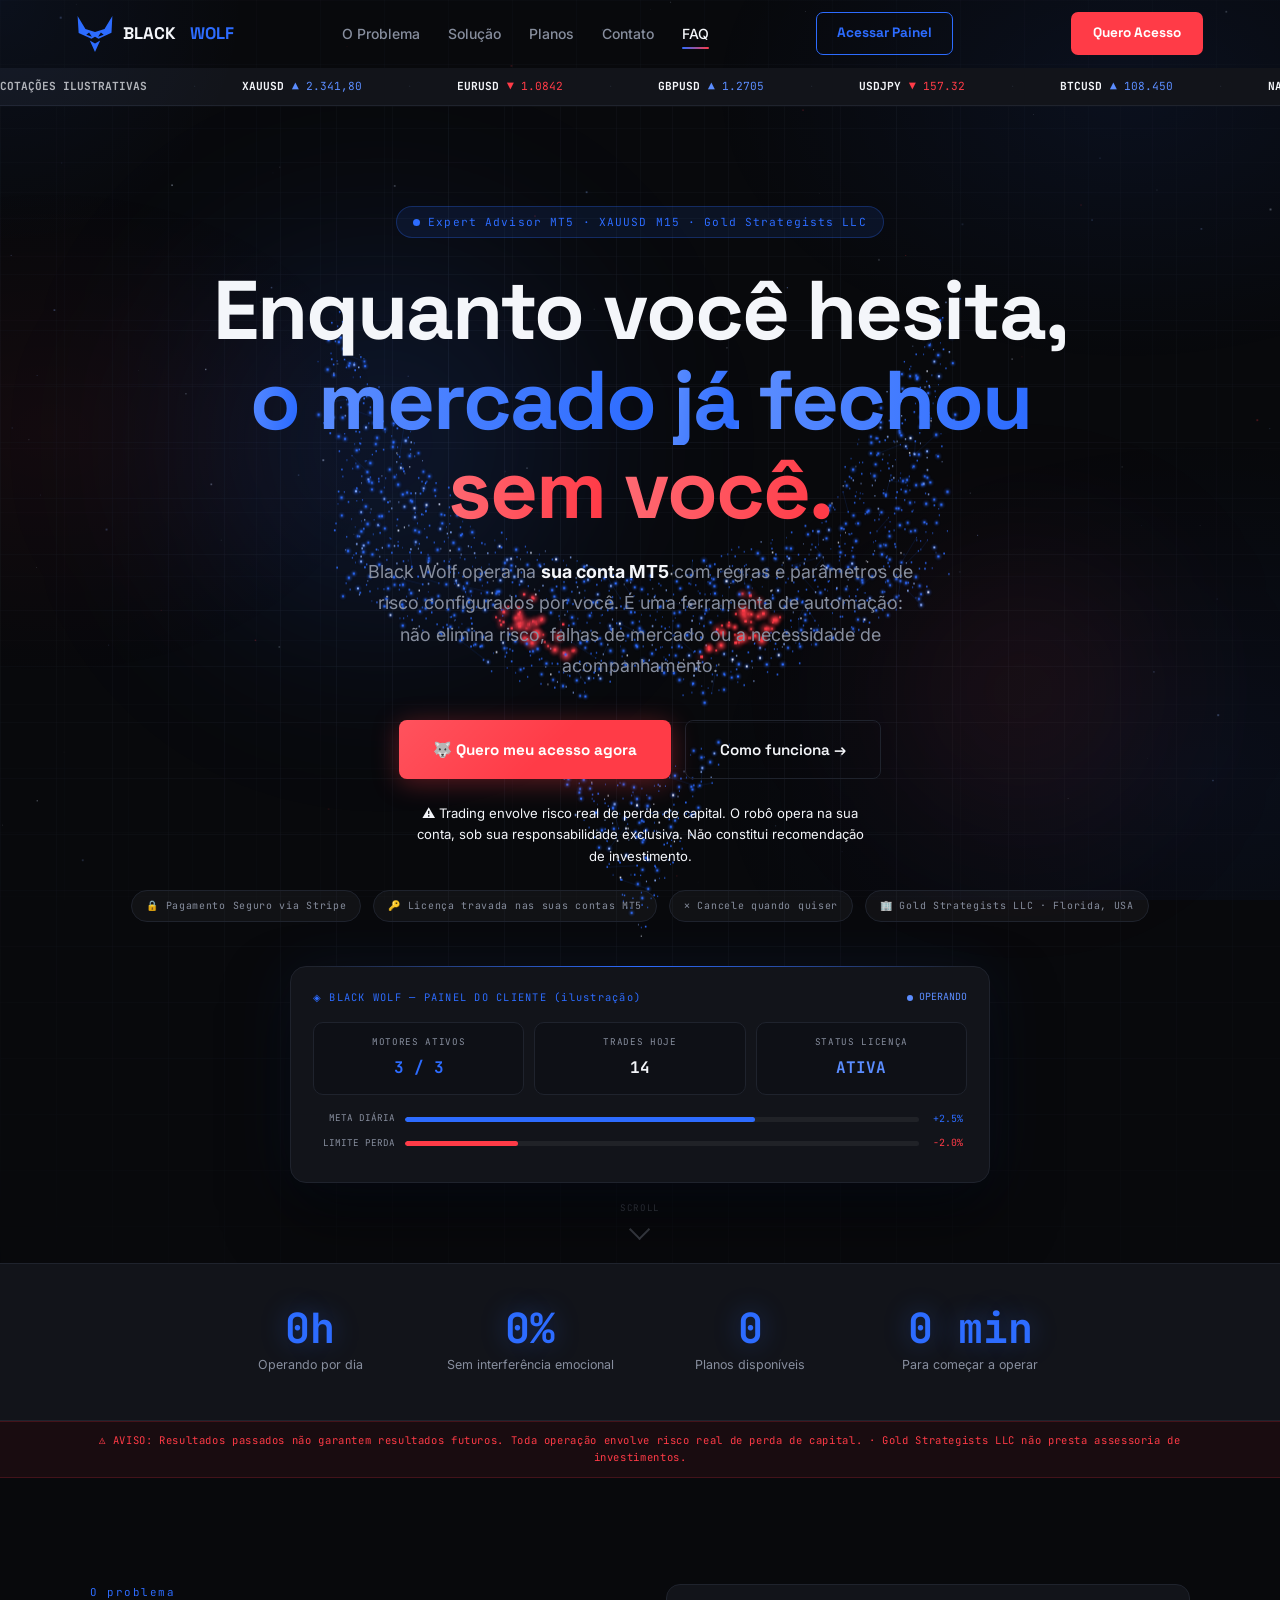
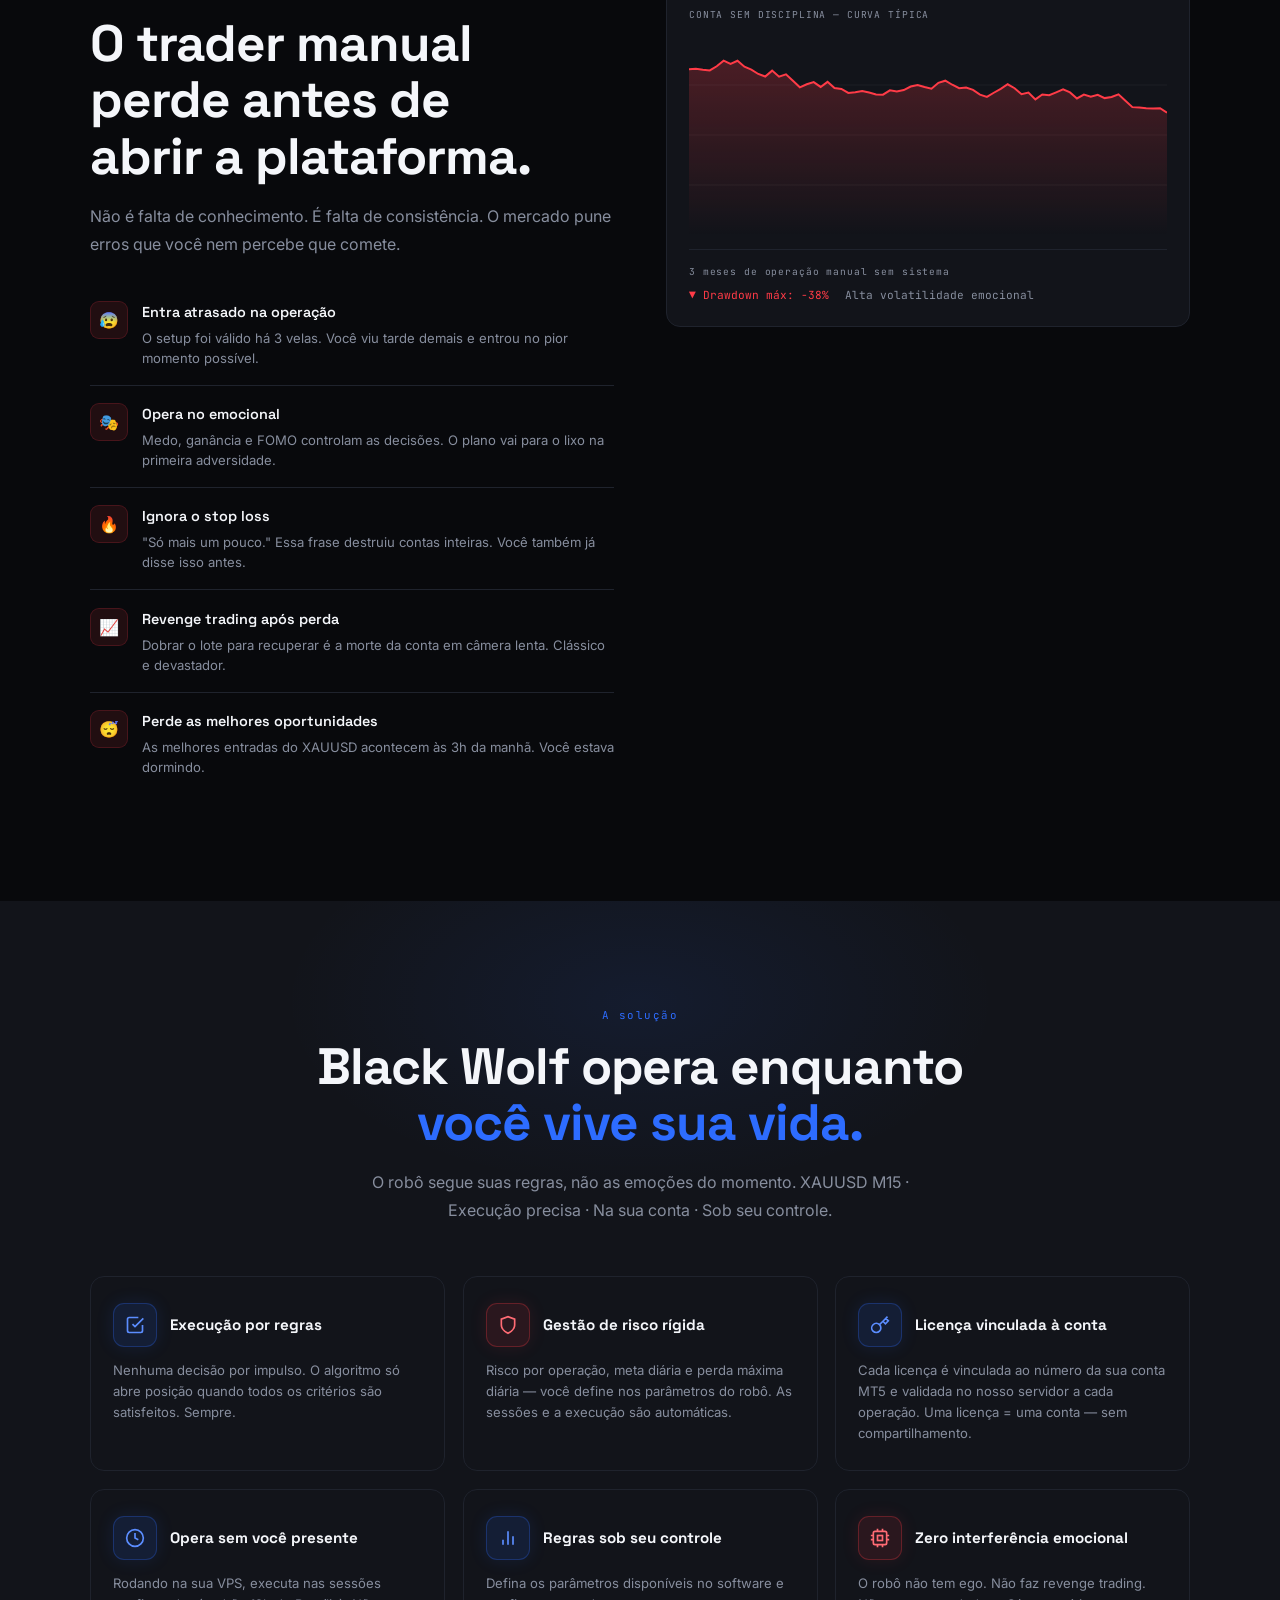
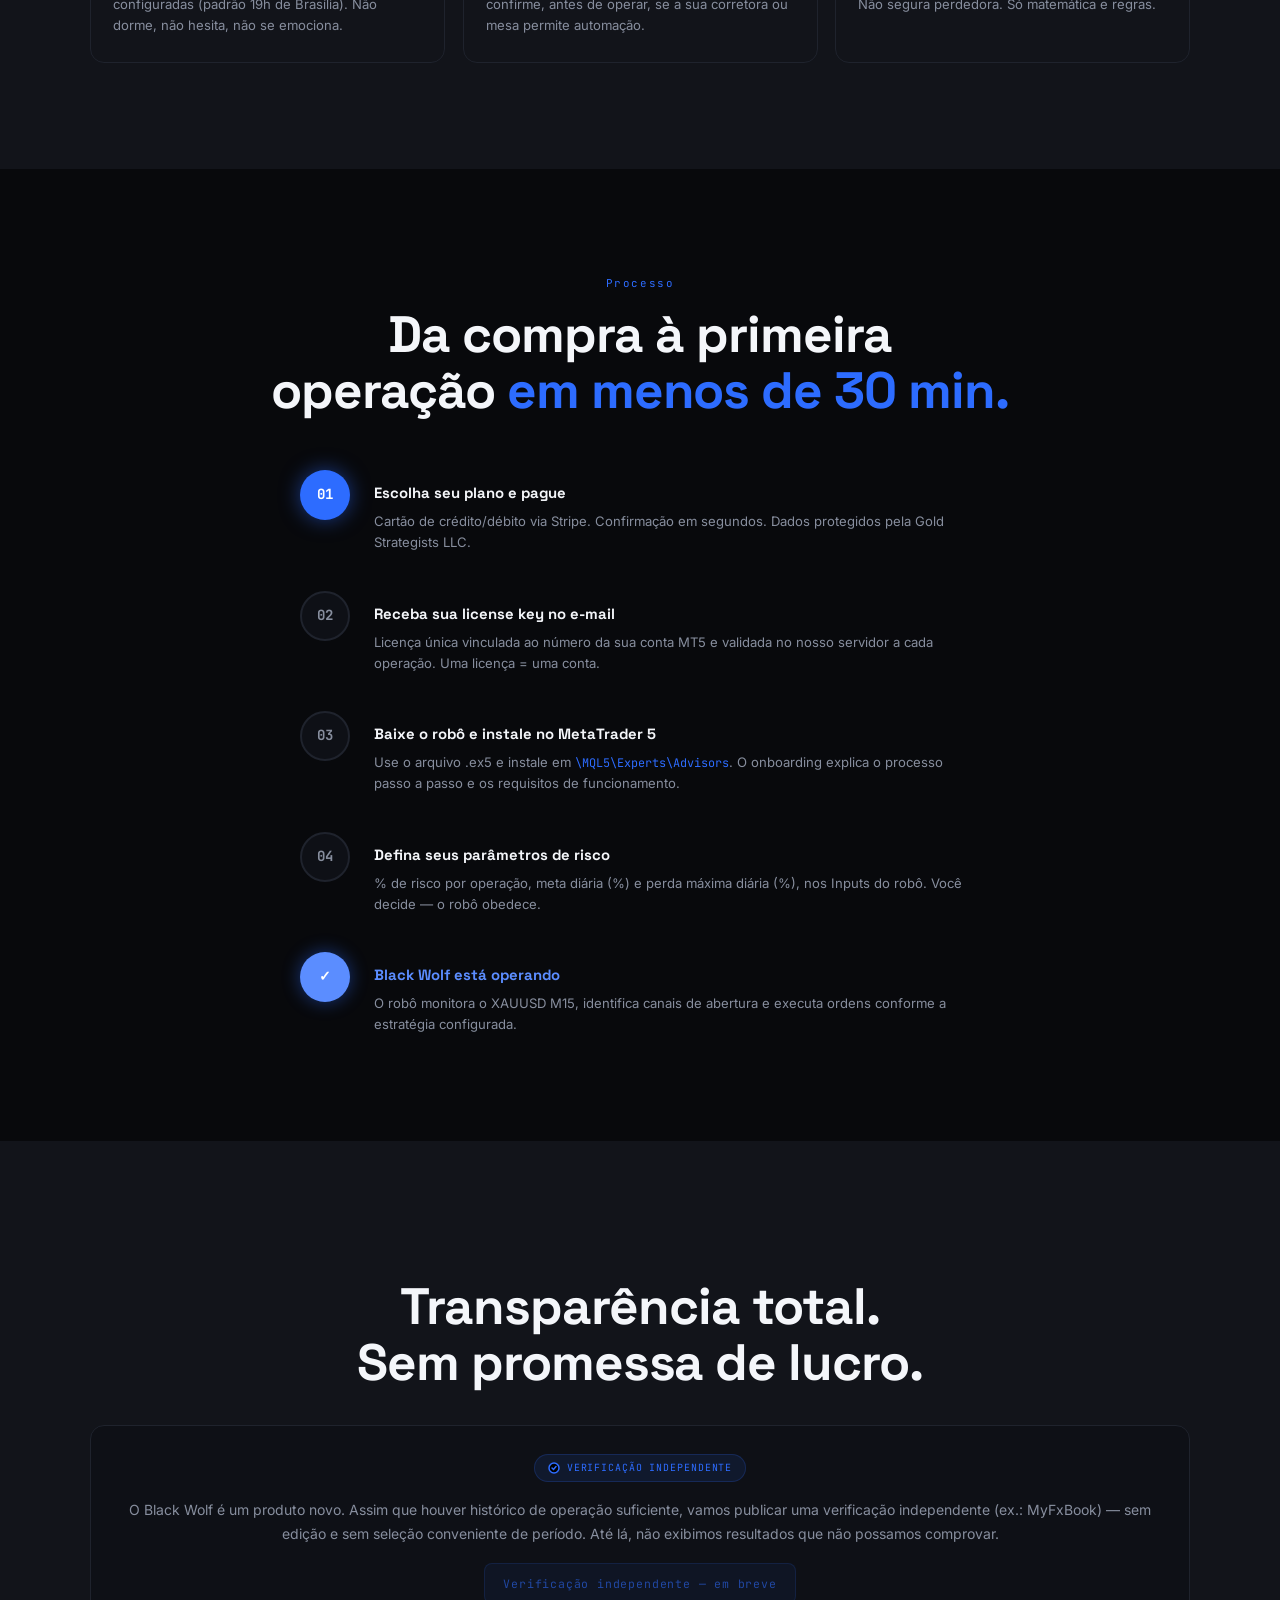
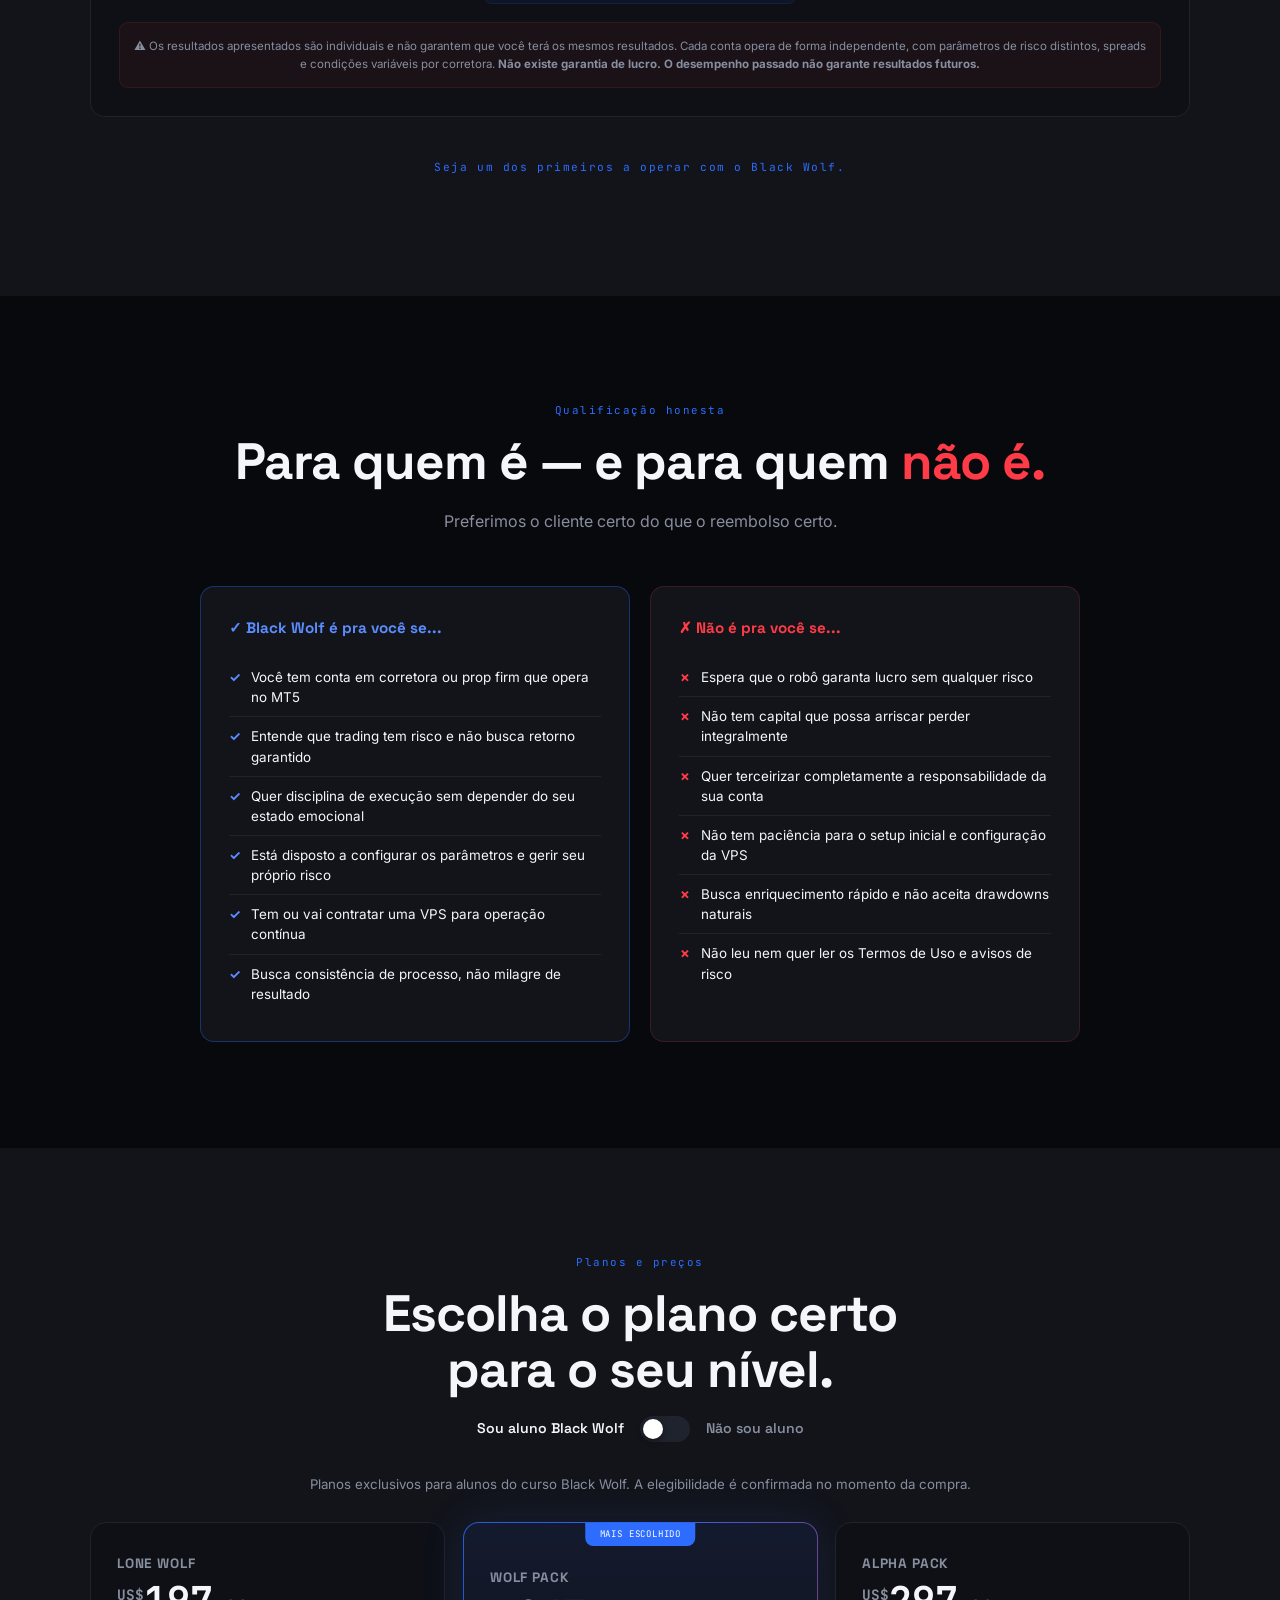
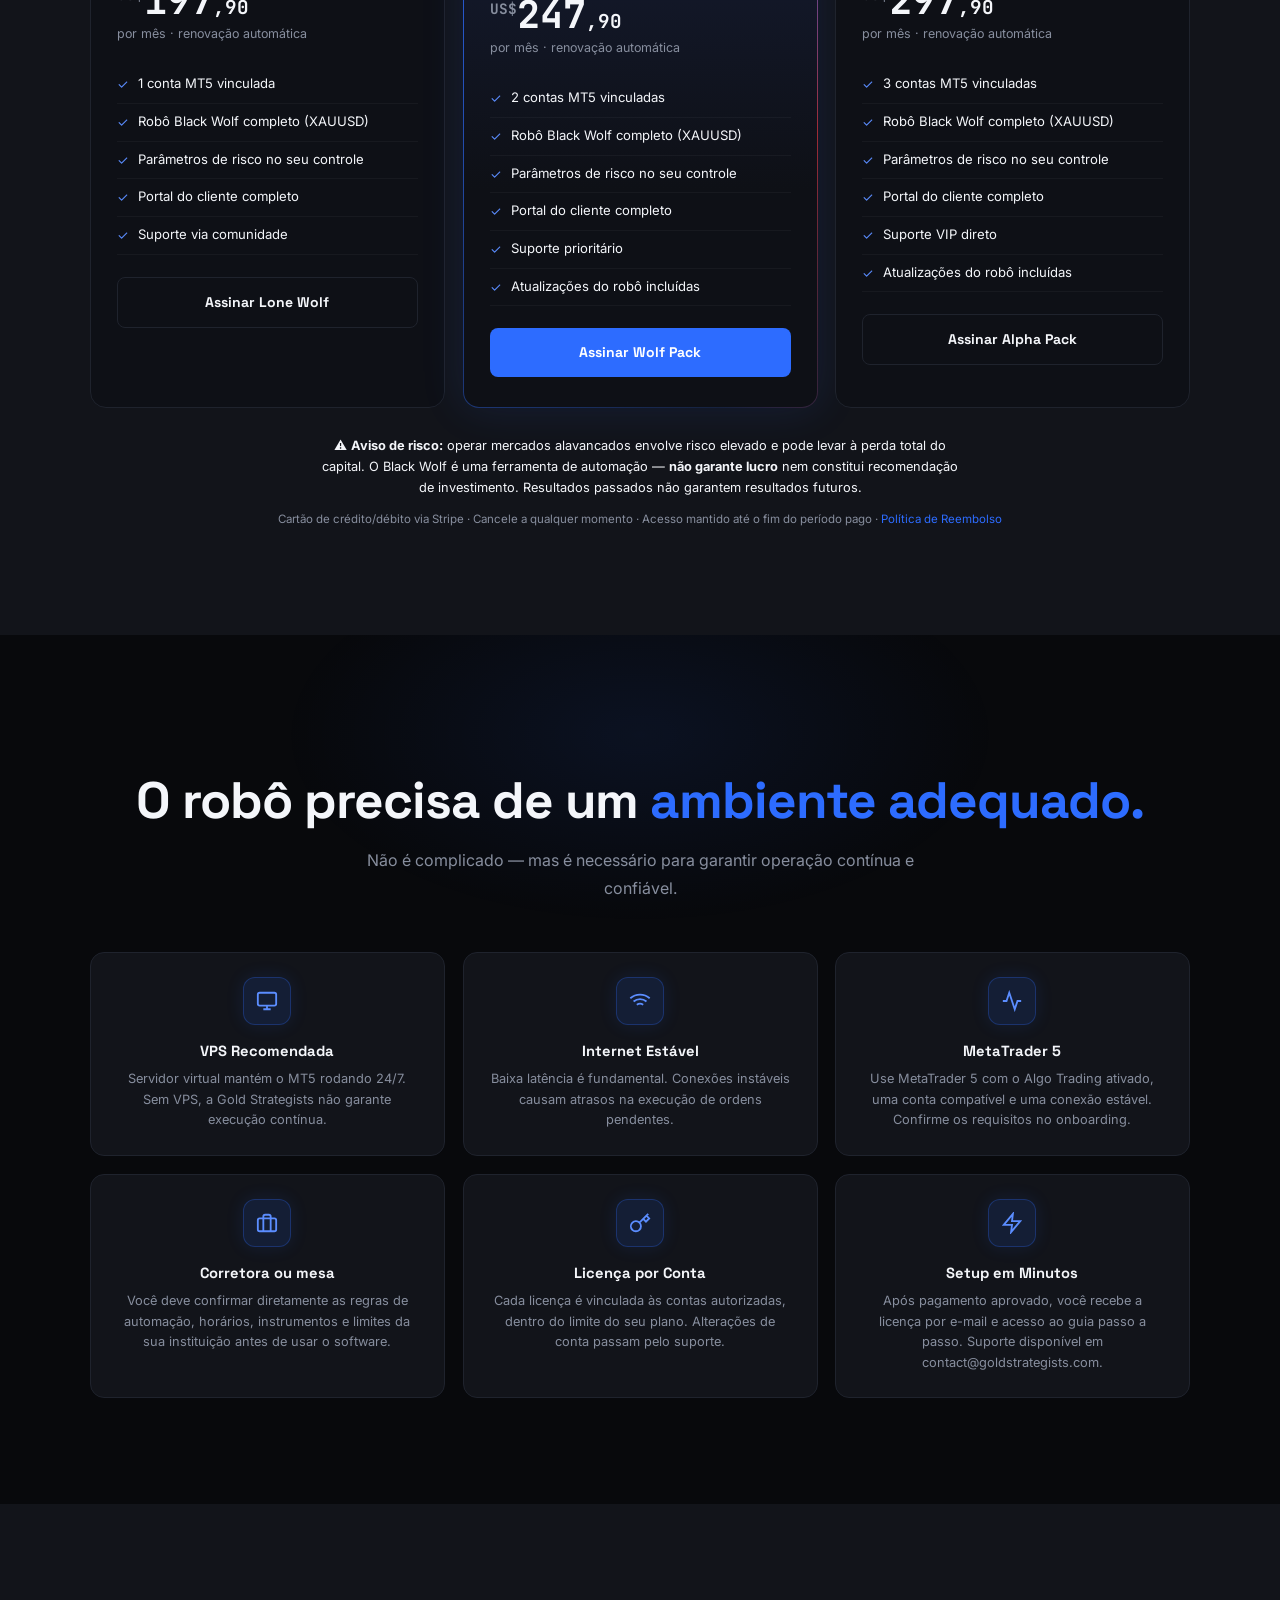
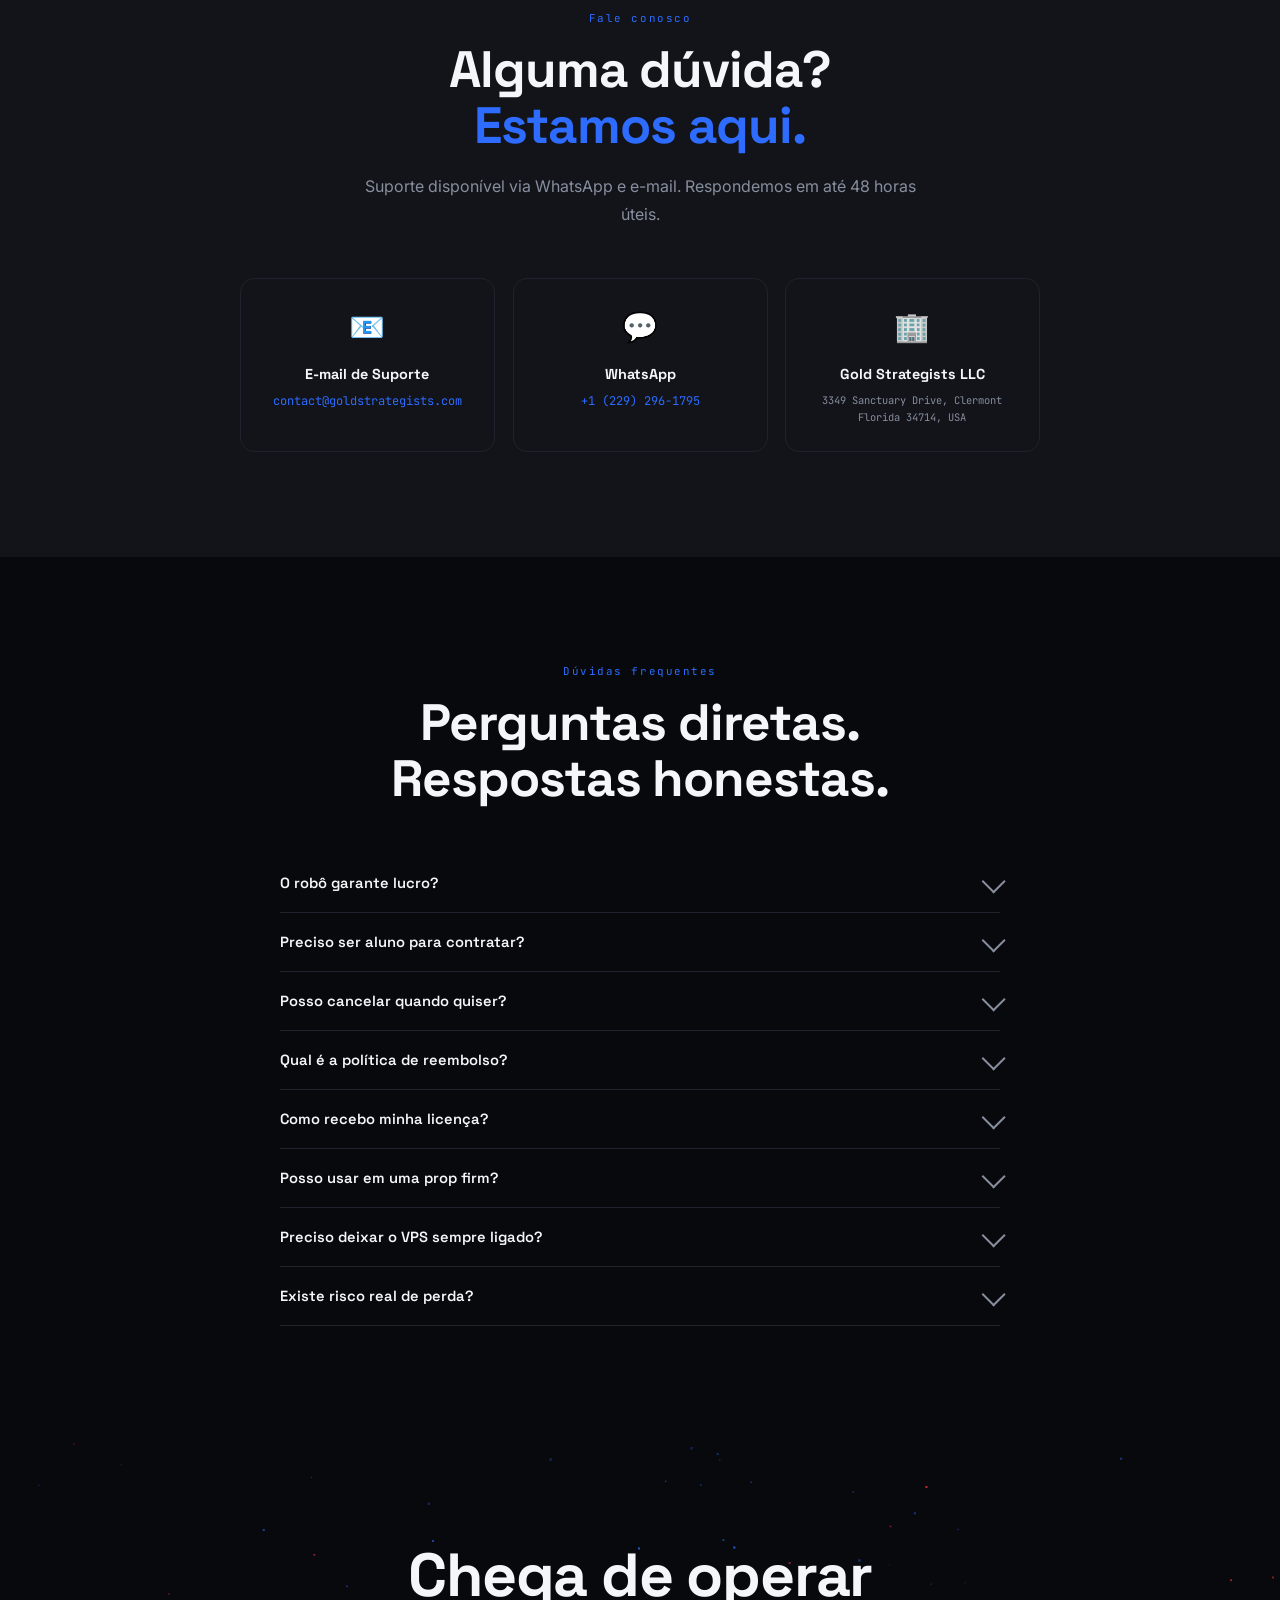
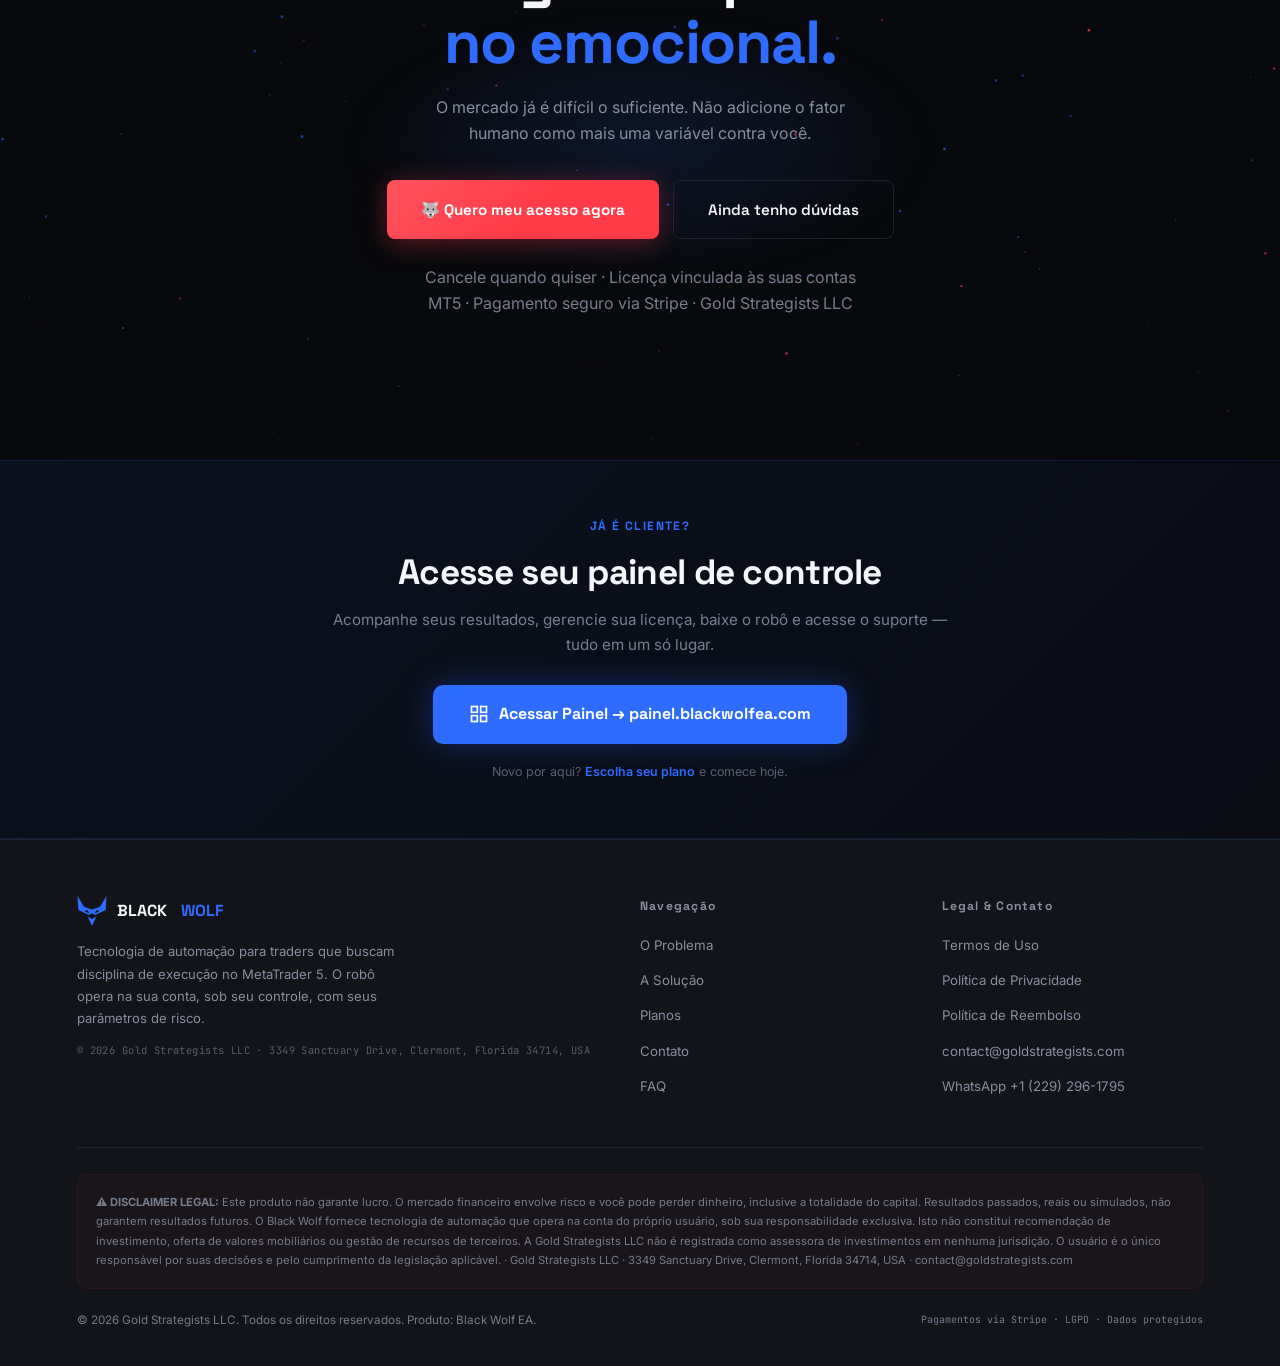
==== commit b3dc89d5: "fix: remove affiliate tracking and expose course policies" ====
--- a/index.html
+++ b/index.html
@@ -484,8 +484,6 @@
   .anim{opacity:1!important;transform:none!important}
 }
 </style>
-<!-- Tolt: rastreio de afiliados -->
-<script async src="https://files.tlt-cdn.com/tlt.js" data-tolt="pk_YEyi2U8ArD2SR3zBApLDrYE1"></script>
 </head>
 <body>
 
@@ -1667,26 +1665,5 @@
   }
 })();
 </script>
-<!-- Tolt: anexa a indicação (client_reference_id) aos links de compra da Stripe (Payment Links) -->
-<script>
-(function(){
-  function withRef(base){
-    var ref = window.tolt_referral;
-    if(!ref) return base;
-    return base + (base.indexOf('?') > -1 ? '&' : '?') + 'client_reference_id=' + encodeURIComponent(ref);
-  }
-  function wire(){
-    var links = document.querySelectorAll('a[href^="https://buy.stripe.com/"]');
-    for (var i = 0; i < links.length; i++) {
-      (function(a){
-        var base = a.getAttribute('href').split('?')[0].split('#')[0];
-        a.addEventListener('click', function(){ a.href = withRef(base); }, false);
-      })(links[i]);
-    }
-  }
-  if (document.readyState !== 'loading') wire();
-  else document.addEventListener('DOMContentLoaded', wire);
-})();
-</script>
 </body>
 </html>
